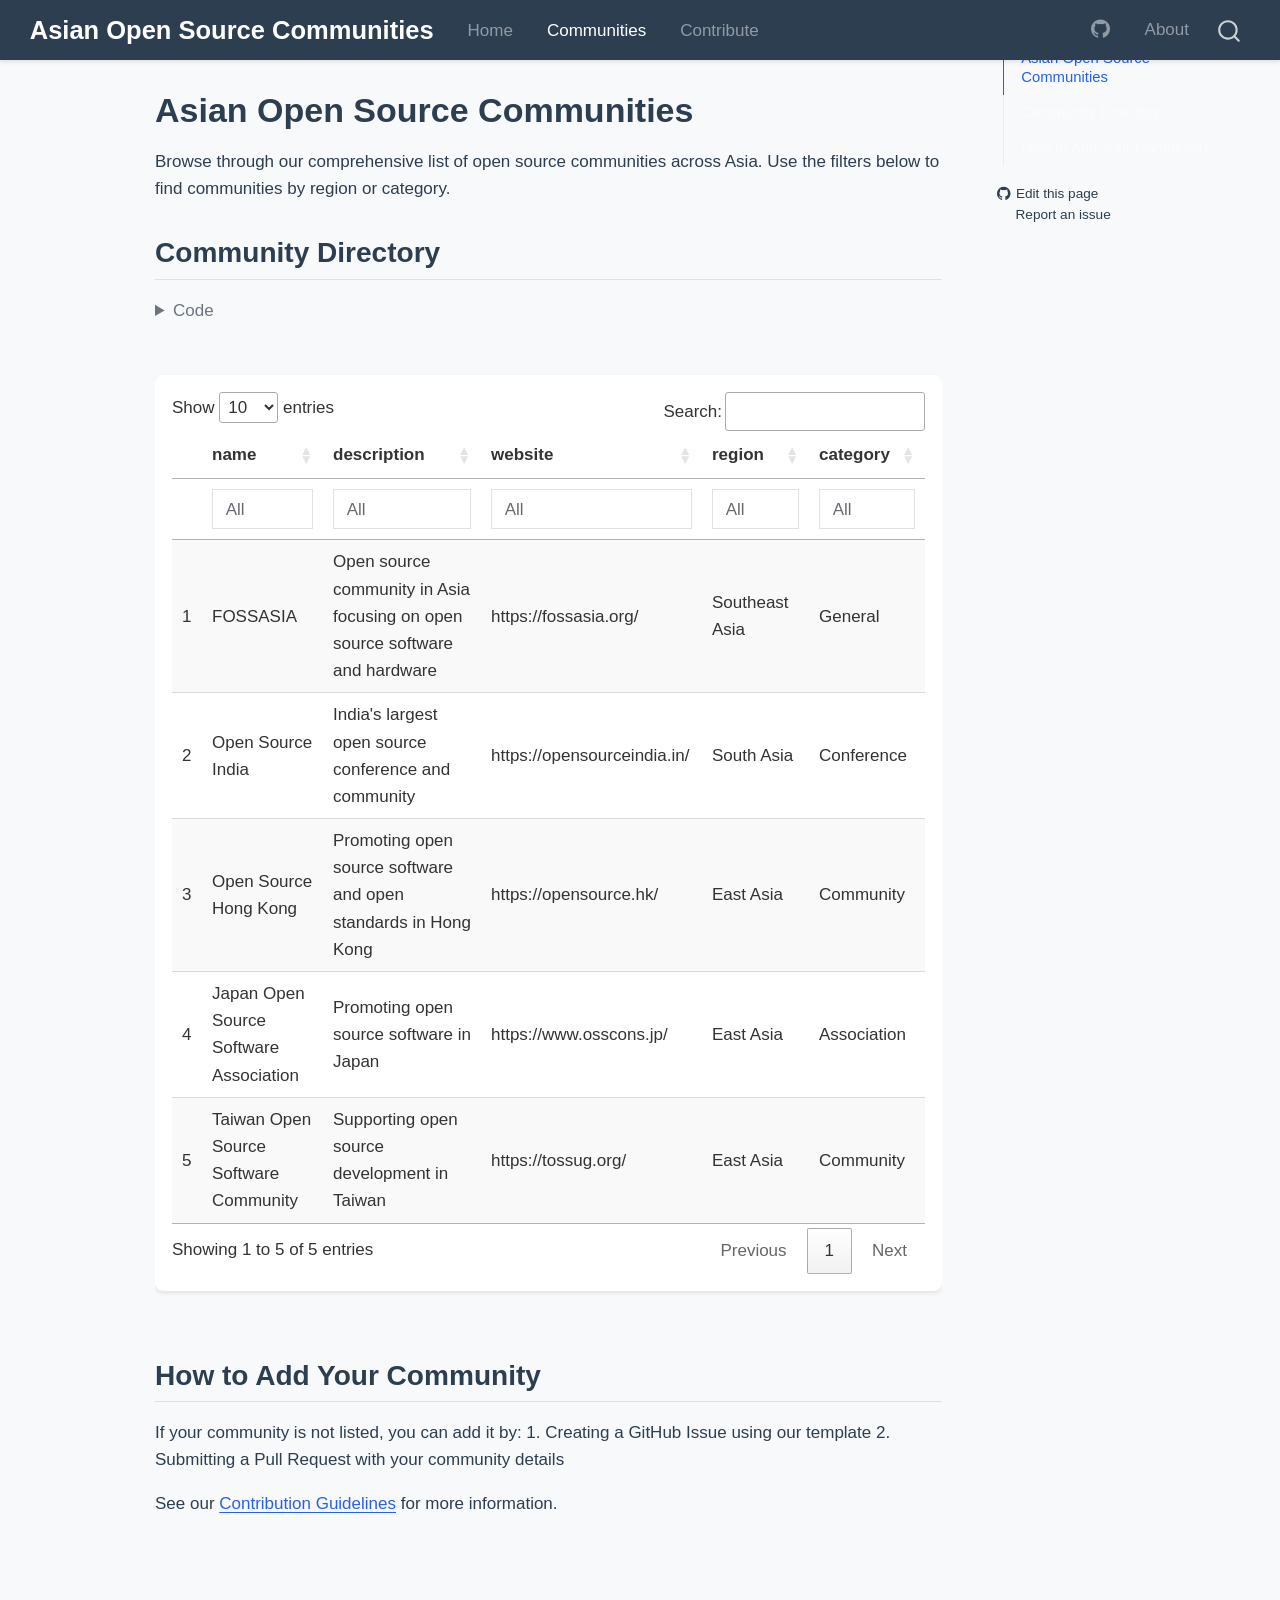
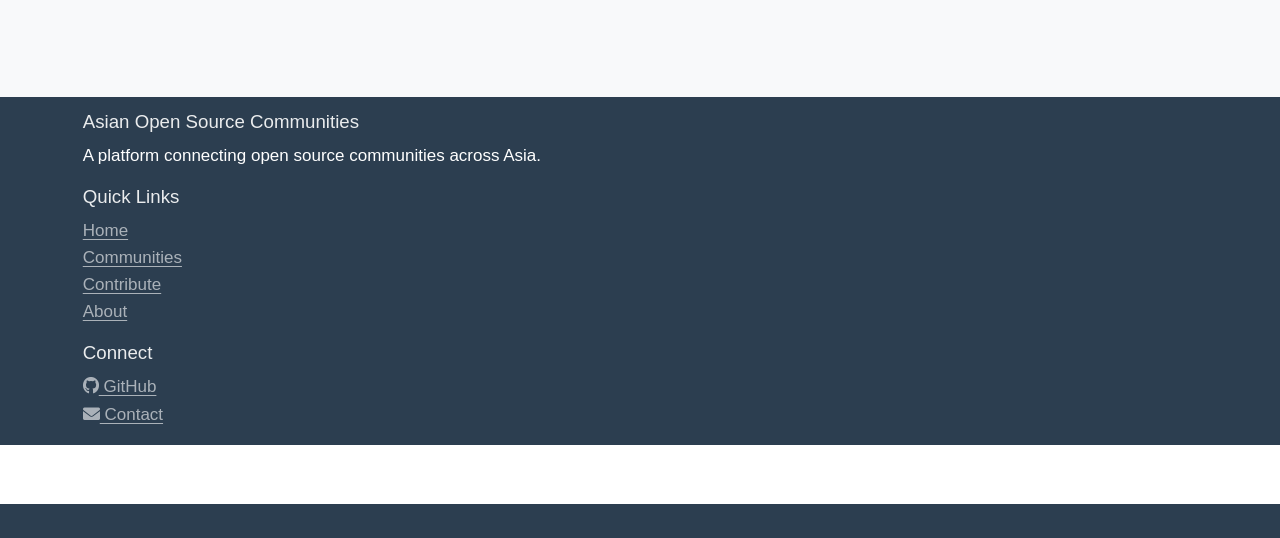
==== docs/communities/index.html @ 6ce48b15 "fix ui" ====
<!DOCTYPE html>
<html xmlns="http://www.w3.org/1999/xhtml" lang="en" xml:lang="en"><head>

<meta charset="utf-8">
<meta name="generator" content="quarto-1.7.29">

<meta name="viewport" content="width=device-width, initial-scale=1.0, user-scalable=yes">


<title>Communities – Asian Open Source Communities</title>
<style>
code{white-space: pre-wrap;}
span.smallcaps{font-variant: small-caps;}
div.columns{display: flex; gap: min(4vw, 1.5em);}
div.column{flex: auto; overflow-x: auto;}
div.hanging-indent{margin-left: 1.5em; text-indent: -1.5em;}
ul.task-list{list-style: none;}
ul.task-list li input[type="checkbox"] {
  width: 0.8em;
  margin: 0 0.8em 0.2em -1em; /* quarto-specific, see https://github.com/quarto-dev/quarto-cli/issues/4556 */ 
  vertical-align: middle;
}
/* CSS for syntax highlighting */
html { -webkit-text-size-adjust: 100%; }
pre > code.sourceCode { white-space: pre; position: relative; }
pre > code.sourceCode > span { display: inline-block; line-height: 1.25; }
pre > code.sourceCode > span:empty { height: 1.2em; }
.sourceCode { overflow: visible; }
code.sourceCode > span { color: inherit; text-decoration: inherit; }
div.sourceCode { margin: 1em 0; }
pre.sourceCode { margin: 0; }
@media screen {
div.sourceCode { overflow: auto; }
}
@media print {
pre > code.sourceCode { white-space: pre-wrap; }
pre > code.sourceCode > span { text-indent: -5em; padding-left: 5em; }
}
pre.numberSource code
  { counter-reset: source-line 0; }
pre.numberSource code > span
  { position: relative; left: -4em; counter-increment: source-line; }
pre.numberSource code > span > a:first-child::before
  { content: counter(source-line);
    position: relative; left: -1em; text-align: right; vertical-align: baseline;
    border: none; display: inline-block;
    -webkit-touch-callout: none; -webkit-user-select: none;
    -khtml-user-select: none; -moz-user-select: none;
    -ms-user-select: none; user-select: none;
    padding: 0 4px; width: 4em;
  }
pre.numberSource { margin-left: 3em;  padding-left: 4px; }
div.sourceCode
  {   }
@media screen {
pre > code.sourceCode > span > a:first-child::before { text-decoration: underline; }
}
</style>


<script src="../site_libs/quarto-nav/quarto-nav.js"></script>
<script src="../site_libs/quarto-nav/headroom.min.js"></script>
<script src="../site_libs/clipboard/clipboard.min.js"></script>
<script src="../site_libs/quarto-search/autocomplete.umd.js"></script>
<script src="../site_libs/quarto-search/fuse.min.js"></script>
<script src="../site_libs/quarto-search/quarto-search.js"></script>
<meta name="quarto:offset" content="../">
<script src="../site_libs/quarto-html/quarto.js" type="module"></script>
<script src="../site_libs/quarto-html/tabsets/tabsets.js" type="module"></script>
<script src="../site_libs/quarto-html/popper.min.js"></script>
<script src="../site_libs/quarto-html/tippy.umd.min.js"></script>
<script src="../site_libs/quarto-html/anchor.min.js"></script>
<link href="../site_libs/quarto-html/tippy.css" rel="stylesheet">
<link href="../site_libs/quarto-html/quarto-syntax-highlighting-bcbce66894bfa8e7e94e40e0186b9bb8.css" rel="stylesheet" id="quarto-text-highlighting-styles">
<script src="../site_libs/bootstrap/bootstrap.min.js"></script>
<link href="../site_libs/bootstrap/bootstrap-icons.css" rel="stylesheet">
<link href="../site_libs/bootstrap/bootstrap-8807936e62b0df5116249c4096768296.min.css" rel="stylesheet" append-hash="true" id="quarto-bootstrap" data-mode="light">
<script id="quarto-search-options" type="application/json">{
  "location": "navbar",
  "copy-button": false,
  "collapse-after": 3,
  "panel-placement": "end",
  "type": "overlay",
  "limit": 50,
  "keyboard-shortcut": [
    "f",
    "/",
    "s"
  ],
  "show-item-context": false,
  "language": {
    "search-no-results-text": "No results",
    "search-matching-documents-text": "matching documents",
    "search-copy-link-title": "Copy link to search",
    "search-hide-matches-text": "Hide additional matches",
    "search-more-match-text": "more match in this document",
    "search-more-matches-text": "more matches in this document",
    "search-clear-button-title": "Clear",
    "search-text-placeholder": "",
    "search-detached-cancel-button-title": "Cancel",
    "search-submit-button-title": "Submit",
    "search-label": "Search"
  }
}</script>
<style>html{ scroll-behavior: smooth; }</style>
<link href="../site_libs/htmltools-fill-0.5.8.1/fill.css" rel="stylesheet">

<script src="../site_libs/htmlwidgets-1.6.4/htmlwidgets.js"></script>

<link href="../site_libs/datatables-css-0.0.0/datatables-crosstalk.css" rel="stylesheet">

<script src="../site_libs/datatables-binding-0.33/datatables.js"></script>

<script src="../site_libs/jquery-3.6.0/jquery-3.6.0.min.js"></script>

<link href="../site_libs/dt-core-1.13.6/css/jquery.dataTables.min.css" rel="stylesheet">

<link href="../site_libs/dt-core-1.13.6/css/jquery.dataTables.extra.css" rel="stylesheet">

<script src="../site_libs/dt-core-1.13.6/js/jquery.dataTables.min.js"></script>

<link href="../site_libs/nouislider-7.0.10/jquery.nouislider.min.css" rel="stylesheet">

<script src="../site_libs/nouislider-7.0.10/jquery.nouislider.min.js"></script>

<link href="../site_libs/selectize-0.12.0/selectize.bootstrap3.css" rel="stylesheet">

<script src="../site_libs/selectize-0.12.0/selectize.min.js"></script>

<link href="../site_libs/crosstalk-1.2.1/css/crosstalk.min.css" rel="stylesheet">

<script src="../site_libs/crosstalk-1.2.1/js/crosstalk.min.js"></script>



<link rel="stylesheet" href="../styles/custom.css">
<link rel="stylesheet" href="https://cdnjs.cloudflare.com/ajax/libs/font-awesome/6.0.0/css/all.min.css">
</head>

<body class="nav-fixed quarto-light">

<div id="quarto-search-results"></div>
  <header id="quarto-header" class="headroom fixed-top">
    <nav class="navbar navbar-expand-lg " data-bs-theme="dark">
      <div class="navbar-container container-fluid">
      <div class="navbar-brand-container mx-auto">
    <a class="navbar-brand" href="../index.html">
    <span class="navbar-title">Asian Open Source Communities</span>
    </a>
  </div>
            <div id="quarto-search" class="" title="Search"></div>
          <button class="navbar-toggler" type="button" data-bs-toggle="collapse" data-bs-target="#navbarCollapse" aria-controls="navbarCollapse" role="menu" aria-expanded="false" aria-label="Toggle navigation" onclick="if (window.quartoToggleHeadroom) { window.quartoToggleHeadroom(); }">
  <span class="navbar-toggler-icon"></span>
</button>
          <div class="collapse navbar-collapse" id="navbarCollapse">
            <ul class="navbar-nav navbar-nav-scroll me-auto">
  <li class="nav-item">
    <a class="nav-link" href="../index.html"> 
<span class="menu-text">Home</span></a>
  </li>  
  <li class="nav-item">
    <a class="nav-link active" href="../communities/index.html" aria-current="page"> 
<span class="menu-text">Communities</span></a>
  </li>  
  <li class="nav-item">
    <a class="nav-link" href="../CONTRIBUTING.html"> 
<span class="menu-text">Contribute</span></a>
  </li>  
</ul>
            <ul class="navbar-nav navbar-nav-scroll ms-auto">
  <li class="nav-item compact">
    <a class="nav-link" href="https://github.com/SammanSarkar/open-source-in-asia"> <i class="bi bi-github" role="img">
</i> 
<span class="menu-text"></span></a>
  </li>  
  <li class="nav-item">
    <a class="nav-link" href="../about.html"> 
<span class="menu-text">About</span></a>
  </li>  
</ul>
          </div> <!-- /navcollapse -->
            <div class="quarto-navbar-tools">
</div>
      </div> <!-- /container-fluid -->
    </nav>
</header>
<!-- content -->
<div id="quarto-content" class="quarto-container page-columns page-rows-contents page-layout-article page-navbar">
<!-- sidebar -->
<!-- margin-sidebar -->
    <div id="quarto-margin-sidebar" class="sidebar margin-sidebar">
        <nav id="TOC" role="doc-toc" class="toc-active">
    <h2 id="toc-title">On this page</h2>
   
  <ul>
  <li><a href="#asian-open-source-communities" id="toc-asian-open-source-communities" class="nav-link active" data-scroll-target="#asian-open-source-communities">Asian Open Source Communities</a>
  <ul class="collapse">
  <li><a href="#community-directory" id="toc-community-directory" class="nav-link" data-scroll-target="#community-directory">Community Directory</a></li>
  <li><a href="#how-to-add-your-community" id="toc-how-to-add-your-community" class="nav-link" data-scroll-target="#how-to-add-your-community">How to Add Your Community</a></li>
  </ul></li>
  </ul>
<div class="toc-actions"><ul><li><a href="https://github.com/SammanSarkar/open-source-in-asia/edit/main/communities/index.qmd" class="toc-action"><i class="bi bi-github"></i>Edit this page</a></li><li><a href="https://github.com/SammanSarkar/open-source-in-asia/issues/new" class="toc-action"><i class="bi empty"></i>Report an issue</a></li></ul></div></nav>
    </div>
<!-- main -->
<main class="content" id="quarto-document-content">

<header id="title-block-header" class="quarto-title-block default">
<div class="quarto-title">
<div class="quarto-title-block"><div><h1 class="title">Communities</h1><button type="button" class="btn code-tools-button dropdown-toggle" id="quarto-code-tools-menu" data-bs-toggle="dropdown" aria-expanded="false"><i class="bi"></i> Code</button><ul class="dropdown-menu dropdown-menu-end" aria-labelelledby="quarto-code-tools-menu"><li><a id="quarto-show-all-code" class="dropdown-item" href="javascript:void(0)" role="button">Show All Code</a></li><li><a id="quarto-hide-all-code" class="dropdown-item" href="javascript:void(0)" role="button">Hide All Code</a></li><li><hr class="dropdown-divider"></li><li><a id="quarto-view-source" class="dropdown-item" href="javascript:void(0)" role="button">View Source</a></li></ul></div></div>
</div>



<div class="quarto-title-meta">

    
  
    
  </div>
  


</header>


<section id="asian-open-source-communities" class="level1">
<h1>Asian Open Source Communities</h1>
<p>Browse through our comprehensive list of open source communities across Asia. Use the filters below to find communities by region or category.</p>
<section id="community-directory" class="level2">
<h2 class="anchored" data-anchor-id="community-directory">Community Directory</h2>
<div class="cell">
<details class="code-fold">
<summary>Code</summary>
<div class="sourceCode cell-code" id="cb1"><pre class="sourceCode r code-with-copy"><code class="sourceCode r"><span id="cb1-1"><a href="#cb1-1" aria-hidden="true" tabindex="-1"></a><span class="fu">datatable</span>(</span>
<span id="cb1-2"><a href="#cb1-2" aria-hidden="true" tabindex="-1"></a>  communities,</span>
<span id="cb1-3"><a href="#cb1-3" aria-hidden="true" tabindex="-1"></a>  <span class="at">filter =</span> <span class="st">'top'</span>,</span>
<span id="cb1-4"><a href="#cb1-4" aria-hidden="true" tabindex="-1"></a>  <span class="at">options =</span> <span class="fu">list</span>(</span>
<span id="cb1-5"><a href="#cb1-5" aria-hidden="true" tabindex="-1"></a>    <span class="at">pageLength =</span> <span class="dv">10</span>,</span>
<span id="cb1-6"><a href="#cb1-6" aria-hidden="true" tabindex="-1"></a>    <span class="at">autoWidth =</span> <span class="cn">TRUE</span></span>
<span id="cb1-7"><a href="#cb1-7" aria-hidden="true" tabindex="-1"></a>  )</span>
<span id="cb1-8"><a href="#cb1-8" aria-hidden="true" tabindex="-1"></a>)</span></code><button title="Copy to Clipboard" class="code-copy-button"><i class="bi"></i></button></pre></div>
</details>
<div class="cell-output-display">
<div class="datatables html-widget html-fill-item" id="htmlwidget-aea8f443763ff46a34ca" style="width:100%;height:auto;"></div>
<script type="application/json" data-for="htmlwidget-aea8f443763ff46a34ca">{"x":{"filter":"top","vertical":false,"filterHTML":"<tr>\n  <td><\/td>\n  <td data-type=\"character\" style=\"vertical-align: top;\">\n    <div class=\"form-group has-feedback\" style=\"margin-bottom: auto;\">\n      <input type=\"search\" placeholder=\"All\" class=\"form-control\" style=\"width: 100%;\"/>\n      <span class=\"glyphicon glyphicon-remove-circle form-control-feedback\"><\/span>\n    <\/div>\n  <\/td>\n  <td data-type=\"character\" style=\"vertical-align: top;\">\n    <div class=\"form-group has-feedback\" style=\"margin-bottom: auto;\">\n      <input type=\"search\" placeholder=\"All\" class=\"form-control\" style=\"width: 100%;\"/>\n      <span class=\"glyphicon glyphicon-remove-circle form-control-feedback\"><\/span>\n    <\/div>\n  <\/td>\n  <td data-type=\"character\" style=\"vertical-align: top;\">\n    <div class=\"form-group has-feedback\" style=\"margin-bottom: auto;\">\n      <input type=\"search\" placeholder=\"All\" class=\"form-control\" style=\"width: 100%;\"/>\n      <span class=\"glyphicon glyphicon-remove-circle form-control-feedback\"><\/span>\n    <\/div>\n  <\/td>\n  <td data-type=\"character\" style=\"vertical-align: top;\">\n    <div class=\"form-group has-feedback\" style=\"margin-bottom: auto;\">\n      <input type=\"search\" placeholder=\"All\" class=\"form-control\" style=\"width: 100%;\"/>\n      <span class=\"glyphicon glyphicon-remove-circle form-control-feedback\"><\/span>\n    <\/div>\n  <\/td>\n  <td data-type=\"character\" style=\"vertical-align: top;\">\n    <div class=\"form-group has-feedback\" style=\"margin-bottom: auto;\">\n      <input type=\"search\" placeholder=\"All\" class=\"form-control\" style=\"width: 100%;\"/>\n      <span class=\"glyphicon glyphicon-remove-circle form-control-feedback\"><\/span>\n    <\/div>\n  <\/td>\n<\/tr>","data":[["1","2","3","4","5"],["FOSSASIA","Open Source India","Open Source Hong Kong","Japan Open Source Software Association","Taiwan Open Source Software Community"],["Open source community in Asia focusing on open source software and hardware","India's largest open source conference and community","Promoting open source software and open standards in Hong Kong","Promoting open source software in Japan","Supporting open source development in Taiwan"],["https://fossasia.org/","https://opensourceindia.in/","https://opensource.hk/","https://www.osscons.jp/","https://tossug.org/"],["Southeast Asia","South Asia","East Asia","East Asia","East Asia"],["General","Conference","Community","Association","Community"]],"container":"<table class=\"display\">\n  <thead>\n    <tr>\n      <th> <\/th>\n      <th>name<\/th>\n      <th>description<\/th>\n      <th>website<\/th>\n      <th>region<\/th>\n      <th>category<\/th>\n    <\/tr>\n  <\/thead>\n<\/table>","options":{"pageLength":10,"autoWidth":true,"columnDefs":[{"orderable":false,"targets":0},{"name":" ","targets":0},{"name":"name","targets":1},{"name":"description","targets":2},{"name":"website","targets":3},{"name":"region","targets":4},{"name":"category","targets":5}],"order":[],"orderClasses":false,"orderCellsTop":true}},"evals":[],"jsHooks":[]}</script>
</div>
</div>
</section>
<section id="how-to-add-your-community" class="level2">
<h2 class="anchored" data-anchor-id="how-to-add-your-community">How to Add Your Community</h2>
<p>If your community is not listed, you can add it by: 1. Creating a GitHub Issue using our template 2. Submitting a Pull Request with your community details</p>
<p>See our <a href="../CONTRIBUTING.html">Contribution Guidelines</a> for more information.</p>


<!-- -->

</section>
</section>

</main> <!-- /main -->
<footer class="footer">

  <div class="container">

    <div class="row">

      <div class="col-md-4">

        <h5>Asian Open Source Communities</h5>

        <p>A platform connecting open source communities across Asia.</p>

      </div>

      <div class="col-md-4">

        <h5>Quick Links</h5>

        <ul class="list-unstyled">

          <li><a href="./">Home</a></li>

          <li><a href="./communities/">Communities</a></li>

          <li><a href="./CONTRIBUTING.html">Contribute</a></li>

          <li><a href="./about.html">About</a></li>

        </ul>

      </div>

      <div class="col-md-4">

        <h5>Connect</h5>

        <ul class="list-unstyled">

          <li><a href="https://github.com/SammanSarkar/open-source-in-asia" target="_blank"><i class="fab fa-github"></i> GitHub</a></li>

          <li><a href="mailto:contact@chaoss.asia"><i class="fas fa-envelope"></i> Contact</a></li>

        </ul>

      </div>

    </div>

  </div>

<div class="nav-footer"><div class="nav-footer-center"><div class="toc-actions d-sm-block d-md-none"><ul><li><a href="https://github.com/SammanSarkar/open-source-in-asia/edit/main/communities/index.qmd" class="toc-action"><i class="bi bi-github"></i>Edit this page</a></li><li><a href="https://github.com/SammanSarkar/open-source-in-asia/issues/new" class="toc-action"><i class="bi empty"></i>Report an issue</a></li></ul></div></div></div></footer> 
<script id="quarto-html-after-body" type="application/javascript">
  window.document.addEventListener("DOMContentLoaded", function (event) {
    const icon = "";
    const anchorJS = new window.AnchorJS();
    anchorJS.options = {
      placement: 'right',
      icon: icon
    };
    anchorJS.add('.anchored');
    const isCodeAnnotation = (el) => {
      for (const clz of el.classList) {
        if (clz.startsWith('code-annotation-')) {                     
          return true;
        }
      }
      return false;
    }
    const onCopySuccess = function(e) {
      // button target
      const button = e.trigger;
      // don't keep focus
      button.blur();
      // flash "checked"
      button.classList.add('code-copy-button-checked');
      var currentTitle = button.getAttribute("title");
      button.setAttribute("title", "Copied!");
      let tooltip;
      if (window.bootstrap) {
        button.setAttribute("data-bs-toggle", "tooltip");
        button.setAttribute("data-bs-placement", "left");
        button.setAttribute("data-bs-title", "Copied!");
        tooltip = new bootstrap.Tooltip(button, 
          { trigger: "manual", 
            customClass: "code-copy-button-tooltip",
            offset: [0, -8]});
        tooltip.show();    
      }
      setTimeout(function() {
        if (tooltip) {
          tooltip.hide();
          button.removeAttribute("data-bs-title");
          button.removeAttribute("data-bs-toggle");
          button.removeAttribute("data-bs-placement");
        }
        button.setAttribute("title", currentTitle);
        button.classList.remove('code-copy-button-checked');
      }, 1000);
      // clear code selection
      e.clearSelection();
    }
    const getTextToCopy = function(trigger) {
        const codeEl = trigger.previousElementSibling.cloneNode(true);
        for (const childEl of codeEl.children) {
          if (isCodeAnnotation(childEl)) {
            childEl.remove();
          }
        }
        return codeEl.innerText;
    }
    const clipboard = new window.ClipboardJS('.code-copy-button:not([data-in-quarto-modal])', {
      text: getTextToCopy
    });
    clipboard.on('success', onCopySuccess);
    if (window.document.getElementById('quarto-embedded-source-code-modal')) {
      const clipboardModal = new window.ClipboardJS('.code-copy-button[data-in-quarto-modal]', {
        text: getTextToCopy,
        container: window.document.getElementById('quarto-embedded-source-code-modal')
      });
      clipboardModal.on('success', onCopySuccess);
    }
    const viewSource = window.document.getElementById('quarto-view-source') ||
                       window.document.getElementById('quarto-code-tools-source');
    if (viewSource) {
      const sourceUrl = viewSource.getAttribute("data-quarto-source-url");
      viewSource.addEventListener("click", function(e) {
        if (sourceUrl) {
          // rstudio viewer pane
          if (/\bcapabilities=\b/.test(window.location)) {
            window.open(sourceUrl);
          } else {
            window.location.href = sourceUrl;
          }
        } else {
          const modal = new bootstrap.Modal(document.getElementById('quarto-embedded-source-code-modal'));
          modal.show();
        }
        return false;
      });
    }
    function toggleCodeHandler(show) {
      return function(e) {
        const detailsSrc = window.document.querySelectorAll(".cell > details > .sourceCode");
        for (let i=0; i<detailsSrc.length; i++) {
          const details = detailsSrc[i].parentElement;
          if (show) {
            details.open = true;
          } else {
            details.removeAttribute("open");
          }
        }
        const cellCodeDivs = window.document.querySelectorAll(".cell > .sourceCode");
        const fromCls = show ? "hidden" : "unhidden";
        const toCls = show ? "unhidden" : "hidden";
        for (let i=0; i<cellCodeDivs.length; i++) {
          const codeDiv = cellCodeDivs[i];
          if (codeDiv.classList.contains(fromCls)) {
            codeDiv.classList.remove(fromCls);
            codeDiv.classList.add(toCls);
          } 
        }
        return false;
      }
    }
    const hideAllCode = window.document.getElementById("quarto-hide-all-code");
    if (hideAllCode) {
      hideAllCode.addEventListener("click", toggleCodeHandler(false));
    }
    const showAllCode = window.document.getElementById("quarto-show-all-code");
    if (showAllCode) {
      showAllCode.addEventListener("click", toggleCodeHandler(true));
    }
      var localhostRegex = new RegExp(/^(?:http|https):\/\/localhost\:?[0-9]*\//);
      var mailtoRegex = new RegExp(/^mailto:/);
        var filterRegex = new RegExp("https:\/\/sammansarkar\.github\.io\/open-source-in-asia");
      var isInternal = (href) => {
          return filterRegex.test(href) || localhostRegex.test(href) || mailtoRegex.test(href);
      }
      // Inspect non-navigation links and adorn them if external
     var links = window.document.querySelectorAll('a[href]:not(.nav-link):not(.navbar-brand):not(.toc-action):not(.sidebar-link):not(.sidebar-item-toggle):not(.pagination-link):not(.no-external):not([aria-hidden]):not(.dropdown-item):not(.quarto-navigation-tool):not(.about-link)');
      for (var i=0; i<links.length; i++) {
        const link = links[i];
        if (!isInternal(link.href)) {
          // undo the damage that might have been done by quarto-nav.js in the case of
          // links that we want to consider external
          if (link.dataset.originalHref !== undefined) {
            link.href = link.dataset.originalHref;
          }
        }
      }
    function tippyHover(el, contentFn, onTriggerFn, onUntriggerFn) {
      const config = {
        allowHTML: true,
        maxWidth: 500,
        delay: 100,
        arrow: false,
        appendTo: function(el) {
            return el.parentElement;
        },
        interactive: true,
        interactiveBorder: 10,
        theme: 'quarto',
        placement: 'bottom-start',
      };
      if (contentFn) {
        config.content = contentFn;
      }
      if (onTriggerFn) {
        config.onTrigger = onTriggerFn;
      }
      if (onUntriggerFn) {
        config.onUntrigger = onUntriggerFn;
      }
      window.tippy(el, config); 
    }
    const noterefs = window.document.querySelectorAll('a[role="doc-noteref"]');
    for (var i=0; i<noterefs.length; i++) {
      const ref = noterefs[i];
      tippyHover(ref, function() {
        // use id or data attribute instead here
        let href = ref.getAttribute('data-footnote-href') || ref.getAttribute('href');
        try { href = new URL(href).hash; } catch {}
        const id = href.replace(/^#\/?/, "");
        const note = window.document.getElementById(id);
        if (note) {
          return note.innerHTML;
        } else {
          return "";
        }
      });
    }
    const xrefs = window.document.querySelectorAll('a.quarto-xref');
    const processXRef = (id, note) => {
      // Strip column container classes
      const stripColumnClz = (el) => {
        el.classList.remove("page-full", "page-columns");
        if (el.children) {
          for (const child of el.children) {
            stripColumnClz(child);
          }
        }
      }
      stripColumnClz(note)
      if (id === null || id.startsWith('sec-')) {
        // Special case sections, only their first couple elements
        const container = document.createElement("div");
        if (note.children && note.children.length > 2) {
          container.appendChild(note.children[0].cloneNode(true));
          for (let i = 1; i < note.children.length; i++) {
            const child = note.children[i];
            if (child.tagName === "P" && child.innerText === "") {
              continue;
            } else {
              container.appendChild(child.cloneNode(true));
              break;
            }
          }
          if (window.Quarto?.typesetMath) {
            window.Quarto.typesetMath(container);
          }
          return container.innerHTML
        } else {
          if (window.Quarto?.typesetMath) {
            window.Quarto.typesetMath(note);
          }
          return note.innerHTML;
        }
      } else {
        // Remove any anchor links if they are present
        const anchorLink = note.querySelector('a.anchorjs-link');
        if (anchorLink) {
          anchorLink.remove();
        }
        if (window.Quarto?.typesetMath) {
          window.Quarto.typesetMath(note);
        }
        if (note.classList.contains("callout")) {
          return note.outerHTML;
        } else {
          return note.innerHTML;
        }
      }
    }
    for (var i=0; i<xrefs.length; i++) {
      const xref = xrefs[i];
      tippyHover(xref, undefined, function(instance) {
        instance.disable();
        let url = xref.getAttribute('href');
        let hash = undefined; 
        if (url.startsWith('#')) {
          hash = url;
        } else {
          try { hash = new URL(url).hash; } catch {}
        }
        if (hash) {
          const id = hash.replace(/^#\/?/, "");
          const note = window.document.getElementById(id);
          if (note !== null) {
            try {
              const html = processXRef(id, note.cloneNode(true));
              instance.setContent(html);
            } finally {
              instance.enable();
              instance.show();
            }
          } else {
            // See if we can fetch this
            fetch(url.split('#')[0])
            .then(res => res.text())
            .then(html => {
              const parser = new DOMParser();
              const htmlDoc = parser.parseFromString(html, "text/html");
              const note = htmlDoc.getElementById(id);
              if (note !== null) {
                const html = processXRef(id, note);
                instance.setContent(html);
              } 
            }).finally(() => {
              instance.enable();
              instance.show();
            });
          }
        } else {
          // See if we can fetch a full url (with no hash to target)
          // This is a special case and we should probably do some content thinning / targeting
          fetch(url)
          .then(res => res.text())
          .then(html => {
            const parser = new DOMParser();
            const htmlDoc = parser.parseFromString(html, "text/html");
            const note = htmlDoc.querySelector('main.content');
            if (note !== null) {
              // This should only happen for chapter cross references
              // (since there is no id in the URL)
              // remove the first header
              if (note.children.length > 0 && note.children[0].tagName === "HEADER") {
                note.children[0].remove();
              }
              const html = processXRef(null, note);
              instance.setContent(html);
            } 
          }).finally(() => {
            instance.enable();
            instance.show();
          });
        }
      }, function(instance) {
      });
    }
        let selectedAnnoteEl;
        const selectorForAnnotation = ( cell, annotation) => {
          let cellAttr = 'data-code-cell="' + cell + '"';
          let lineAttr = 'data-code-annotation="' +  annotation + '"';
          const selector = 'span[' + cellAttr + '][' + lineAttr + ']';
          return selector;
        }
        const selectCodeLines = (annoteEl) => {
          const doc = window.document;
          const targetCell = annoteEl.getAttribute("data-target-cell");
          const targetAnnotation = annoteEl.getAttribute("data-target-annotation");
          const annoteSpan = window.document.querySelector(selectorForAnnotation(targetCell, targetAnnotation));
          const lines = annoteSpan.getAttribute("data-code-lines").split(",");
          const lineIds = lines.map((line) => {
            return targetCell + "-" + line;
          })
          let top = null;
          let height = null;
          let parent = null;
          if (lineIds.length > 0) {
              //compute the position of the single el (top and bottom and make a div)
              const el = window.document.getElementById(lineIds[0]);
              top = el.offsetTop;
              height = el.offsetHeight;
              parent = el.parentElement.parentElement;
            if (lineIds.length > 1) {
              const lastEl = window.document.getElementById(lineIds[lineIds.length - 1]);
              const bottom = lastEl.offsetTop + lastEl.offsetHeight;
              height = bottom - top;
            }
            if (top !== null && height !== null && parent !== null) {
              // cook up a div (if necessary) and position it 
              let div = window.document.getElementById("code-annotation-line-highlight");
              if (div === null) {
                div = window.document.createElement("div");
                div.setAttribute("id", "code-annotation-line-highlight");
                div.style.position = 'absolute';
                parent.appendChild(div);
              }
              div.style.top = top - 2 + "px";
              div.style.height = height + 4 + "px";
              div.style.left = 0;
              let gutterDiv = window.document.getElementById("code-annotation-line-highlight-gutter");
              if (gutterDiv === null) {
                gutterDiv = window.document.createElement("div");
                gutterDiv.setAttribute("id", "code-annotation-line-highlight-gutter");
                gutterDiv.style.position = 'absolute';
                const codeCell = window.document.getElementById(targetCell);
                const gutter = codeCell.querySelector('.code-annotation-gutter');
                gutter.appendChild(gutterDiv);
              }
              gutterDiv.style.top = top - 2 + "px";
              gutterDiv.style.height = height + 4 + "px";
            }
            selectedAnnoteEl = annoteEl;
          }
        };
        const unselectCodeLines = () => {
          const elementsIds = ["code-annotation-line-highlight", "code-annotation-line-highlight-gutter"];
          elementsIds.forEach((elId) => {
            const div = window.document.getElementById(elId);
            if (div) {
              div.remove();
            }
          });
          selectedAnnoteEl = undefined;
        };
          // Handle positioning of the toggle
      window.addEventListener(
        "resize",
        throttle(() => {
          elRect = undefined;
          if (selectedAnnoteEl) {
            selectCodeLines(selectedAnnoteEl);
          }
        }, 10)
      );
      function throttle(fn, ms) {
      let throttle = false;
      let timer;
        return (...args) => {
          if(!throttle) { // first call gets through
              fn.apply(this, args);
              throttle = true;
          } else { // all the others get throttled
              if(timer) clearTimeout(timer); // cancel #2
              timer = setTimeout(() => {
                fn.apply(this, args);
                timer = throttle = false;
              }, ms);
          }
        };
      }
        // Attach click handler to the DT
        const annoteDls = window.document.querySelectorAll('dt[data-target-cell]');
        for (const annoteDlNode of annoteDls) {
          annoteDlNode.addEventListener('click', (event) => {
            const clickedEl = event.target;
            if (clickedEl !== selectedAnnoteEl) {
              unselectCodeLines();
              const activeEl = window.document.querySelector('dt[data-target-cell].code-annotation-active');
              if (activeEl) {
                activeEl.classList.remove('code-annotation-active');
              }
              selectCodeLines(clickedEl);
              clickedEl.classList.add('code-annotation-active');
            } else {
              // Unselect the line
              unselectCodeLines();
              clickedEl.classList.remove('code-annotation-active');
            }
          });
        }
    const findCites = (el) => {
      const parentEl = el.parentElement;
      if (parentEl) {
        const cites = parentEl.dataset.cites;
        if (cites) {
          return {
            el,
            cites: cites.split(' ')
          };
        } else {
          return findCites(el.parentElement)
        }
      } else {
        return undefined;
      }
    };
    var bibliorefs = window.document.querySelectorAll('a[role="doc-biblioref"]');
    for (var i=0; i<bibliorefs.length; i++) {
      const ref = bibliorefs[i];
      const citeInfo = findCites(ref);
      if (citeInfo) {
        tippyHover(citeInfo.el, function() {
          var popup = window.document.createElement('div');
          citeInfo.cites.forEach(function(cite) {
            var citeDiv = window.document.createElement('div');
            citeDiv.classList.add('hanging-indent');
            citeDiv.classList.add('csl-entry');
            var biblioDiv = window.document.getElementById('ref-' + cite);
            if (biblioDiv) {
              citeDiv.innerHTML = biblioDiv.innerHTML;
            }
            popup.appendChild(citeDiv);
          });
          return popup.innerHTML;
        });
      }
    }
  });
  </script><div class="modal fade" id="quarto-embedded-source-code-modal" tabindex="-1" aria-labelledby="quarto-embedded-source-code-modal-label" aria-hidden="true"><div class="modal-dialog modal-dialog-scrollable"><div class="modal-content"><div class="modal-header"><h5 class="modal-title" id="quarto-embedded-source-code-modal-label">Source Code</h5><button class="btn-close" data-bs-dismiss="modal"></button></div><div class="modal-body"><div class="">
<div class="sourceCode" id="cb2" data-shortcodes="false"><pre class="sourceCode markdown code-with-copy"><code class="sourceCode markdown"><span id="cb2-1"><a href="#cb2-1" aria-hidden="true" tabindex="-1"></a><span class="co">---</span></span>
<span id="cb2-2"><a href="#cb2-2" aria-hidden="true" tabindex="-1"></a><span class="an">title:</span><span class="co"> "Communities"</span></span>
<span id="cb2-3"><a href="#cb2-3" aria-hidden="true" tabindex="-1"></a><span class="an">format:</span><span class="co"> html</span></span>
<span id="cb2-4"><a href="#cb2-4" aria-hidden="true" tabindex="-1"></a><span class="co">---</span></span>
<span id="cb2-5"><a href="#cb2-5" aria-hidden="true" tabindex="-1"></a></span>
<span id="cb2-6"><a href="#cb2-6" aria-hidden="true" tabindex="-1"></a><span class="fu"># Asian Open Source Communities</span></span>
<span id="cb2-7"><a href="#cb2-7" aria-hidden="true" tabindex="-1"></a></span>
<span id="cb2-8"><a href="#cb2-8" aria-hidden="true" tabindex="-1"></a>Browse through our comprehensive list of open source communities across Asia. Use the filters below to find communities by region or category.</span>
<span id="cb2-9"><a href="#cb2-9" aria-hidden="true" tabindex="-1"></a></span>
<span id="cb2-12"><a href="#cb2-12" aria-hidden="true" tabindex="-1"></a><span class="in">```{r}</span></span>
<span id="cb2-13"><a href="#cb2-13" aria-hidden="true" tabindex="-1"></a><span class="co">#| label: setup</span></span>
<span id="cb2-14"><a href="#cb2-14" aria-hidden="true" tabindex="-1"></a><span class="co">#| include: false</span></span>
<span id="cb2-15"><a href="#cb2-15" aria-hidden="true" tabindex="-1"></a><span class="fu">library</span>(tidyverse)</span>
<span id="cb2-16"><a href="#cb2-16" aria-hidden="true" tabindex="-1"></a><span class="fu">library</span>(DT)</span>
<span id="cb2-17"><a href="#cb2-17" aria-hidden="true" tabindex="-1"></a></span>
<span id="cb2-18"><a href="#cb2-18" aria-hidden="true" tabindex="-1"></a><span class="co"># Read communities data</span></span>
<span id="cb2-19"><a href="#cb2-19" aria-hidden="true" tabindex="-1"></a>communities <span class="ot">&lt;-</span> <span class="fu">read_csv</span>(<span class="st">"../data/communities.csv"</span>)</span>
<span id="cb2-20"><a href="#cb2-20" aria-hidden="true" tabindex="-1"></a><span class="in">```</span></span>
<span id="cb2-21"><a href="#cb2-21" aria-hidden="true" tabindex="-1"></a></span>
<span id="cb2-22"><a href="#cb2-22" aria-hidden="true" tabindex="-1"></a><span class="fu">## Community Directory</span></span>
<span id="cb2-23"><a href="#cb2-23" aria-hidden="true" tabindex="-1"></a></span>
<span id="cb2-26"><a href="#cb2-26" aria-hidden="true" tabindex="-1"></a><span class="in">```{r}</span></span>
<span id="cb2-27"><a href="#cb2-27" aria-hidden="true" tabindex="-1"></a><span class="co">#| label: datatable</span></span>
<span id="cb2-28"><a href="#cb2-28" aria-hidden="true" tabindex="-1"></a><span class="co">#| output: html</span></span>
<span id="cb2-29"><a href="#cb2-29" aria-hidden="true" tabindex="-1"></a><span class="fu">datatable</span>(</span>
<span id="cb2-30"><a href="#cb2-30" aria-hidden="true" tabindex="-1"></a>  communities,</span>
<span id="cb2-31"><a href="#cb2-31" aria-hidden="true" tabindex="-1"></a>  <span class="at">filter =</span> <span class="st">'top'</span>,</span>
<span id="cb2-32"><a href="#cb2-32" aria-hidden="true" tabindex="-1"></a>  <span class="at">options =</span> <span class="fu">list</span>(</span>
<span id="cb2-33"><a href="#cb2-33" aria-hidden="true" tabindex="-1"></a>    <span class="at">pageLength =</span> <span class="dv">10</span>,</span>
<span id="cb2-34"><a href="#cb2-34" aria-hidden="true" tabindex="-1"></a>    <span class="at">autoWidth =</span> <span class="cn">TRUE</span></span>
<span id="cb2-35"><a href="#cb2-35" aria-hidden="true" tabindex="-1"></a>  )</span>
<span id="cb2-36"><a href="#cb2-36" aria-hidden="true" tabindex="-1"></a>)</span>
<span id="cb2-37"><a href="#cb2-37" aria-hidden="true" tabindex="-1"></a><span class="in">```</span></span>
<span id="cb2-38"><a href="#cb2-38" aria-hidden="true" tabindex="-1"></a></span>
<span id="cb2-39"><a href="#cb2-39" aria-hidden="true" tabindex="-1"></a><span class="fu">## How to Add Your Community</span></span>
<span id="cb2-40"><a href="#cb2-40" aria-hidden="true" tabindex="-1"></a></span>
<span id="cb2-41"><a href="#cb2-41" aria-hidden="true" tabindex="-1"></a>If your community is not listed, you can add it by:</span>
<span id="cb2-42"><a href="#cb2-42" aria-hidden="true" tabindex="-1"></a><span class="ss">1. </span>Creating a GitHub Issue using our template</span>
<span id="cb2-43"><a href="#cb2-43" aria-hidden="true" tabindex="-1"></a><span class="ss">2. </span>Submitting a Pull Request with your community details</span>
<span id="cb2-44"><a href="#cb2-44" aria-hidden="true" tabindex="-1"></a></span>
<span id="cb2-45"><a href="#cb2-45" aria-hidden="true" tabindex="-1"></a>See our <span class="co">[</span><span class="ot">Contribution Guidelines</span><span class="co">](../CONTRIBUTING.md)</span> for more information. </span>
</code><button title="Copy to Clipboard" class="code-copy-button" data-in-quarto-modal=""><i class="bi"></i></button></pre></div>
</div></div></div></div></div>
</div> <!-- /content -->




<script src="../site_libs/quarto-html/zenscroll-min.js"></script>
</body></html>
---- docs/site_libs/quarto-html/tippy.css ----
.tippy-box[data-animation=fade][data-state=hidden]{opacity:0}[data-tippy-root]{max-width:calc(100vw - 10px)}.tippy-box{position:relative;background-color:#333;color:#fff;border-radius:4px;font-size:14px;line-height:1.4;white-space:normal;outline:0;transition-property:transform,visibility,opacity}.tippy-box[data-placement^=top]>.tippy-arrow{bottom:0}.tippy-box[data-placement^=top]>.tippy-arrow:before{bottom:-7px;left:0;border-width:8px 8px 0;border-top-color:initial;transform-origin:center top}.tippy-box[data-placement^=bottom]>.tippy-arrow{top:0}.tippy-box[data-placement^=bottom]>.tippy-arrow:before{top:-7px;left:0;border-width:0 8px 8px;border-bottom-color:initial;transform-origin:center bottom}.tippy-box[data-placement^=left]>.tippy-arrow{right:0}.tippy-box[data-placement^=left]>.tippy-arrow:before{border-width:8px 0 8px 8px;border-left-color:initial;right:-7px;transform-origin:center left}.tippy-box[data-placement^=right]>.tippy-arrow{left:0}.tippy-box[data-placement^=right]>.tippy-arrow:before{left:-7px;border-width:8px 8px 8px 0;border-right-color:initial;transform-origin:center right}.tippy-box[data-inertia][data-state=visible]{transition-timing-function:cubic-bezier(.54,1.5,.38,1.11)}.tippy-arrow{width:16px;height:16px;color:#333}.tippy-arrow:before{content:"";position:absolute;border-color:transparent;border-style:solid}.tippy-content{position:relative;padding:5px 9px;z-index:1}
---- docs/site_libs/quarto-html/quarto-syntax-highlighting-bcbce66894bfa8e7e94e40e0186b9bb8.css ----
/* quarto syntax highlight colors */
:root {
  --quarto-hl-al-color: #ff5555;
  --quarto-hl-an-color: #6a737d;
  --quarto-hl-at-color: #d73a49;
  --quarto-hl-bn-color: #005cc5;
  --quarto-hl-bu-color: #d73a49;
  --quarto-hl-ch-color: #032f62;
  --quarto-hl-co-color: #6a737d;
  --quarto-hl-cv-color: #6a737d;
  --quarto-hl-cn-color: #005cc5;
  --quarto-hl-cf-color: #d73a49;
  --quarto-hl-dt-color: #d73a49;
  --quarto-hl-dv-color: #005cc5;
  --quarto-hl-do-color: #6a737d;
  --quarto-hl-er-color: #ff5555;
  --quarto-hl-ex-color: #d73a49;
  --quarto-hl-fl-color: #005cc5;
  --quarto-hl-fu-color: #6f42c1;
  --quarto-hl-im-color: #032f62;
  --quarto-hl-in-color: #6a737d;
  --quarto-hl-kw-color: #d73a49;
  --quarto-hl-op-color: #24292e;
  --quarto-hl-pp-color: #d73a49;
  --quarto-hl-re-color: #6a737d;
  --quarto-hl-sc-color: #005cc5;
  --quarto-hl-ss-color: #032f62;
  --quarto-hl-st-color: #032f62;
  --quarto-hl-va-color: #e36209;
  --quarto-hl-vs-color: #032f62;
  --quarto-hl-wa-color: #ff5555;
}

/* other quarto variables */
:root {
  --quarto-font-monospace: SFMono-Regular, Menlo, Monaco, Consolas, "Liberation Mono", "Courier New", monospace;
}

/* syntax highlight based on Pandoc's rules */
pre > code.sourceCode > span {
  color: #24292e;
}

code.sourceCode > span {
  color: #24292e;
}

div.sourceCode,
div.sourceCode pre.sourceCode {
  color: #24292e;
}

/* Normal */
code span {
  color: #24292e;
}

/* Alert */
code span.al {
  font-weight: bold;
  color: #ff5555;
}

/* Annotation */
code span.an {
  color: #6a737d;
}

/* Attribute */
code span.at {
  color: #d73a49;
}

/* BaseN */
code span.bn {
  color: #005cc5;
}

/* BuiltIn */
code span.bu {
  color: #d73a49;
}

/* ControlFlow */
code span.cf {
  color: #d73a49;
}

/* Char */
code span.ch {
  color: #032f62;
}

/* Constant */
code span.cn {
  color: #005cc5;
}

/* Comment */
code span.co {
  color: #6a737d;
}

/* CommentVar */
code span.cv {
  color: #6a737d;
}

/* Documentation */
code span.do {
  color: #6a737d;
}

/* DataType */
code span.dt {
  color: #d73a49;
}

/* DecVal */
code span.dv {
  color: #005cc5;
}

/* Error */
code span.er {
  color: #ff5555;
  text-decoration: underline;
}

/* Extension */
code span.ex {
  font-weight: bold;
  color: #d73a49;
}

/* Float */
code span.fl {
  color: #005cc5;
}

/* Function */
code span.fu {
  color: #6f42c1;
}

/* Import */
code span.im {
  color: #032f62;
}

/* Information */
code span.in {
  color: #6a737d;
}

/* Keyword */
code span.kw {
  color: #d73a49;
}

/* Operator */
code span.op {
  color: #24292e;
}

/* Preprocessor */
code span.pp {
  color: #d73a49;
}

/* RegionMarker */
code span.re {
  color: #6a737d;
}

/* SpecialChar */
code span.sc {
  color: #005cc5;
}

/* SpecialString */
code span.ss {
  color: #032f62;
}

/* String */
code span.st {
  color: #032f62;
}

/* Variable */
code span.va {
  color: #e36209;
}

/* VerbatimString */
code span.vs {
  color: #032f62;
}

/* Warning */
code span.wa {
  color: #ff5555;
}

.prevent-inlining {
  content: "</";
}

/*# sourceMappingURL=902f8a4d289054a0af34074a3fdf3bdc.css.map */
---- docs/site_libs/htmltools-fill-0.5.8.1/fill.css ----
@layer htmltools {
  .html-fill-container {
    display: flex;
    flex-direction: column;
    /* Prevent the container from expanding vertically or horizontally beyond its
    parent's constraints. */
    min-height: 0;
    min-width: 0;
  }
  .html-fill-container > .html-fill-item {
    /* Fill items can grow and shrink freely within
    available vertical space in fillable container */
    flex: 1 1 auto;
    min-height: 0;
    min-width: 0;
  }
  .html-fill-container > :not(.html-fill-item) {
    /* Prevent shrinking or growing of non-fill items */
    flex: 0 0 auto;
  }
}
---- docs/site_libs/selectize-0.12.0/selectize.bootstrap3.css ----
/**
 * selectize.bootstrap3.css (v0.12.0) - Bootstrap 3 Theme
 * Copyright (c) 2013–2015 Brian Reavis & contributors
 *
 * Licensed under the Apache License, Version 2.0 (the "License"); you may not use this
 * file except in compliance with the License. You may obtain a copy of the License at:
 * http://www.apache.org/licenses/LICENSE-2.0
 *
 * Unless required by applicable law or agreed to in writing, software distributed under
 * the License is distributed on an "AS IS" BASIS, WITHOUT WARRANTIES OR CONDITIONS OF
 * ANY KIND, either express or implied. See the License for the specific language
 * governing permissions and limitations under the License.
 *
 * @author Brian Reavis <brian@thirdroute.com>
 */
.selectize-control.plugin-drag_drop.multi > .selectize-input > div.ui-sortable-placeholder {
  visibility: visible !important;
  background: #f2f2f2 !important;
  background: rgba(0, 0, 0, 0.06) !important;
  border: 0 none !important;
  -webkit-box-shadow: inset 0 0 12px 4px #ffffff;
  box-shadow: inset 0 0 12px 4px #ffffff;
}
.selectize-control.plugin-drag_drop .ui-sortable-placeholder::after {
  content: '!';
  visibility: hidden;
}
.selectize-control.plugin-drag_drop .ui-sortable-helper {
  -webkit-box-shadow: 0 2px 5px rgba(0, 0, 0, 0.2);
  box-shadow: 0 2px 5px rgba(0, 0, 0, 0.2);
}
.selectize-dropdown-header {
  position: relative;
  padding: 3px 12px;
  border-bottom: 1px solid #d0d0d0;
  background: #f8f8f8;
  -webkit-border-radius: 4px 4px 0 0;
  -moz-border-radius: 4px 4px 0 0;
  border-radius: 4px 4px 0 0;
}
.selectize-dropdown-header-close {
  position: absolute;
  right: 12px;
  top: 50%;
  color: #333333;
  opacity: 0.4;
  margin-top: -12px;
  line-height: 20px;
  font-size: 20px !important;
}
.selectize-dropdown-header-close:hover {
  color: #000000;
}
.selectize-dropdown.plugin-optgroup_columns .optgroup {
  border-right: 1px solid #f2f2f2;
  border-top: 0 none;
  float: left;
  -webkit-box-sizing: border-box;
  -moz-box-sizing: border-box;
  box-sizing: border-box;
}
.selectize-dropdown.plugin-optgroup_columns .optgroup:last-child {
  border-right: 0 none;
}
.selectize-dropdown.plugin-optgroup_columns .optgroup:before {
  display: none;
}
.selectize-dropdown.plugin-optgroup_columns .optgroup-header {
  border-top: 0 none;
}
.selectize-control.plugin-remove_button [data-value] {
  position: relative;
  padding-right: 24px !important;
}
.selectize-control.plugin-remove_button [data-value] .remove {
  z-index: 1;
  /* fixes ie bug (see #392) */
  position: absolute;
  top: 0;
  right: 0;
  bottom: 0;
  width: 17px;
  text-align: center;
  font-weight: bold;
  font-size: 12px;
  color: inherit;
  text-decoration: none;
  vertical-align: middle;
  display: inline-block;
  padding: 1px 0 0 0;
  border-left: 1px solid rgba(0, 0, 0, 0);
  -webkit-border-radius: 0 2px 2px 0;
  -moz-border-radius: 0 2px 2px 0;
  border-radius: 0 2px 2px 0;
  -webkit-box-sizing: border-box;
  -moz-box-sizing: border-box;
  box-sizing: border-box;
}
.selectize-control.plugin-remove_button [data-value] .remove:hover {
  background: rgba(0, 0, 0, 0.05);
}
.selectize-control.plugin-remove_button [data-value].active .remove {
  border-left-color: rgba(0, 0, 0, 0);
}
.selectize-control.plugin-remove_button .disabled [data-value] .remove:hover {
  background: none;
}
.selectize-control.plugin-remove_button .disabled [data-value] .remove {
  border-left-color: rgba(77, 77, 77, 0);
}
.selectize-control {
  position: relative;
}
.selectize-dropdown,
.selectize-input,
.selectize-input input {
  color: #333333;
  font-family: inherit;
  font-size: inherit;
  line-height: 20px;
  -webkit-font-smoothing: inherit;
}
.selectize-input,
.selectize-control.single .selectize-input.input-active {
  background: #ffffff;
  cursor: text;
  display: inline-block;
}
.selectize-input {
  border: 1px solid #cccccc;
  padding: 6px 12px;
  display: inline-block;
  width: 100%;
  overflow: hidden;
  position: relative;
  z-index: 1;
  -webkit-box-sizing: border-box;
  -moz-box-sizing: border-box;
  box-sizing: border-box;
  -webkit-box-shadow: none;
  box-shadow: none;
  -webkit-border-radius: 4px;
  -moz-border-radius: 4px;
  border-radius: 4px;
}
.selectize-control.multi .selectize-input.has-items {
  padding: 5px 12px 2px;
}
.selectize-input.full {
  background-color: #ffffff;
}
.selectize-input.disabled,
.selectize-input.disabled * {
  cursor: default !important;
}
.selectize-input.focus {
  -webkit-box-shadow: inset 0 1px 2px rgba(0, 0, 0, 0.15);
  box-shadow: inset 0 1px 2px rgba(0, 0, 0, 0.15);
}
.selectize-input.dropdown-active {
  -webkit-border-radius: 4px 4px 0 0;
  -moz-border-radius: 4px 4px 0 0;
  border-radius: 4px 4px 0 0;
}
.selectize-input > * {
  vertical-align: baseline;
  display: -moz-inline-stack;
  display: inline-block;
  zoom: 1;
  *display: inline;
}
.selectize-control.multi .selectize-input > div {
  cursor: pointer;
  margin: 0 3px 3px 0;
  padding: 1px 3px;
  background: #efefef;
  color: #333333;
  border: 0 solid rgba(0, 0, 0, 0);
}
.selectize-control.multi .selectize-input > div.active {
  background: #428bca;
  color: #ffffff;
  border: 0 solid rgba(0, 0, 0, 0);
}
.selectize-control.multi .selectize-input.disabled > div,
.selectize-control.multi .selectize-input.disabled > div.active {
  color: #808080;
  background: #ffffff;
  border: 0 solid rgba(77, 77, 77, 0);
}
.selectize-input > input {
  display: inline-block !important;
  padding: 0 !important;
  min-height: 0 !important;
  max-height: none !important;
  max-width: 100% !important;
  margin: 0 !important;
  text-indent: 0 !important;
  border: 0 none !important;
  background: none !important;
  line-height: inherit !important;
  -webkit-user-select: auto !important;
  -webkit-box-shadow: none !important;
  box-shadow: none !important;
}
.selectize-input > input::-ms-clear {
  display: none;
}
.selectize-input > input:focus {
  outline: none !important;
}
.selectize-input::after {
  content: ' ';
  display: block;
  clear: left;
}
.selectize-input.dropdown-active::before {
  content: ' ';
  display: block;
  position: absolute;
  background: #ffffff;
  height: 1px;
  bottom: 0;
  left: 0;
  right: 0;
}
.selectize-dropdown {
  position: absolute;
  z-index: 10;
  border: 1px solid #d0d0d0;
  background: #ffffff;
  margin: -1px 0 0 0;
  border-top: 0 none;
  -webkit-box-sizing: border-box;
  -moz-box-sizing: border-box;
  box-sizing: border-box;
  -webkit-box-shadow: 0 1px 3px rgba(0, 0, 0, 0.1);
  box-shadow: 0 1px 3px rgba(0, 0, 0, 0.1);
  -webkit-border-radius: 0 0 4px 4px;
  -moz-border-radius: 0 0 4px 4px;
  border-radius: 0 0 4px 4px;
}
.selectize-dropdown [data-selectable] {
  cursor: pointer;
  overflow: hidden;
}
.selectize-dropdown [data-selectable] .highlight {
  background: rgba(255, 237, 40, 0.4);
  -webkit-border-radius: 1px;
  -moz-border-radius: 1px;
  border-radius: 1px;
}
.selectize-dropdown [data-selectable],
.selectize-dropdown .optgroup-header {
  padding: 3px 12px;
}
.selectize-dropdown .optgroup:first-child .optgroup-header {
  border-top: 0 none;
}
.selectize-dropdown .optgroup-header {
  color: #777777;
  background: #ffffff;
  cursor: default;
}
.selectize-dropdown .active {
  background-color: #f5f5f5;
  color: #262626;
}
.selectize-dropdown .active.create {
  color: #262626;
}
.selectize-dropdown .create {
  color: rgba(51, 51, 51, 0.5);
}
.selectize-dropdown-content {
  overflow-y: auto;
  overflow-x: hidden;
  max-height: 200px;
}
.selectize-control.single .selectize-input,
.selectize-control.single .selectize-input input {
  cursor: pointer;
}
.selectize-control.single .selectize-input.input-active,
.selectize-control.single .selectize-input.input-active input {
  cursor: text;
}
.selectize-control.single .selectize-input:after {
  content: ' ';
  display: block;
  position: absolute;
  top: 50%;
  right: 17px;
  margin-top: -3px;
  width: 0;
  height: 0;
  border-style: solid;
  border-width: 5px 5px 0 5px;
  border-color: #333333 transparent transparent transparent;
}
.selectize-control.single .selectize-input.dropdown-active:after {
  margin-top: -4px;
  border-width: 0 5px 5px 5px;
  border-color: transparent transparent #333333 transparent;
}
.selectize-control.rtl.single .selectize-input:after {
  left: 17px;
  right: auto;
}
.selectize-control.rtl .selectize-input > input {
  margin: 0 4px 0 -2px !important;
}
.selectize-control .selectize-input.disabled {
  opacity: 0.5;
  background-color: #ffffff;
}
.selectize-dropdown,
.selectize-dropdown.form-control {
  height: auto;
  padding: 0;
  margin: 2px 0 0 0;
  z-index: 1000;
  background: #ffffff;
  border: 1px solid #cccccc;
  border: 1px solid rgba(0, 0, 0, 0.15);
  -webkit-border-radius: 4px;
  -moz-border-radius: 4px;
  border-radius: 4px;
  -webkit-box-shadow: 0 6px 12px rgba(0, 0, 0, 0.175);
  box-shadow: 0 6px 12px rgba(0, 0, 0, 0.175);
}
.selectize-dropdown .optgroup-header {
  font-size: 12px;
  line-height: 1.42857143;
}
.selectize-dropdown .optgroup:first-child:before {
  display: none;
}
.selectize-dropdown .optgroup:before {
  content: ' ';
  display: block;
  height: 1px;
  margin: 9px 0;
  overflow: hidden;
  background-color: #e5e5e5;
  margin-left: -12px;
  margin-right: -12px;
}
.selectize-dropdown-content {
  padding: 5px 0;
}
.selectize-dropdown-header {
  padding: 6px 12px;
}
.selectize-input {
  min-height: 34px;
}
.selectize-input.dropdown-active {
  -webkit-border-radius: 4px;
  -moz-border-radius: 4px;
  border-radius: 4px;
}
.selectize-input.dropdown-active::before {
  display: none;
}
.selectize-input.focus {
  border-color: #66afe9;
  outline: 0;
  -webkit-box-shadow: inset 0 1px 1px rgba(0,0,0,.075), 0 0 8px rgba(102, 175, 233, 0.6);
  box-shadow: inset 0 1px 1px rgba(0,0,0,.075), 0 0 8px rgba(102, 175, 233, 0.6);
}
.has-error .selectize-input {
  border-color: #a94442;
  -webkit-box-shadow: inset 0 1px 1px rgba(0, 0, 0, 0.075);
  box-shadow: inset 0 1px 1px rgba(0, 0, 0, 0.075);
}
.has-error .selectize-input:focus {
  border-color: #843534;
  -webkit-box-shadow: inset 0 1px 1px rgba(0, 0, 0, 0.075), 0 0 6px #ce8483;
  box-shadow: inset 0 1px 1px rgba(0, 0, 0, 0.075), 0 0 6px #ce8483;
}
.selectize-control.multi .selectize-input.has-items {
  padding-left: 9px;
  padding-right: 9px;
}
.selectize-control.multi .selectize-input > div {
  -webkit-border-radius: 3px;
  -moz-border-radius: 3px;
  border-radius: 3px;
}
.form-control.selectize-control {
  padding: 0;
  height: auto;
  border: none;
  background: none;
  -webkit-box-shadow: none;
  box-shadow: none;
  -webkit-border-radius: 0;
  -moz-border-radius: 0;
  border-radius: 0;
}
---- docs/site_libs/crosstalk-1.2.1/css/crosstalk.min.css ----
.container-fluid.crosstalk-bscols{margin-left:-30px;margin-right:-30px;white-space:normal}body>.container-fluid.crosstalk-bscols{margin-left:auto;margin-right:auto}.crosstalk-input-checkboxgroup .crosstalk-options-group .crosstalk-options-column{display:inline-block;padding-right:12px;vertical-align:top}@media only screen and (max-width: 480px){.crosstalk-input-checkboxgroup .crosstalk-options-group .crosstalk-options-column{display:block;padding-right:inherit}}.crosstalk-input{margin-bottom:15px}.crosstalk-input .control-label{margin-bottom:0;vertical-align:middle}.crosstalk-input input[type="checkbox"]{margin:4px 0 0;margin-top:1px;line-height:normal}.crosstalk-input .checkbox{position:relative;display:block;margin-top:10px;margin-bottom:10px}.crosstalk-input .checkbox>label{padding-left:20px;margin-bottom:0;font-weight:400;cursor:pointer}.crosstalk-input .checkbox input[type="checkbox"],.crosstalk-input .checkbox-inline input[type="checkbox"]{position:absolute;margin-top:2px;margin-left:-20px}.crosstalk-input .checkbox+.checkbox{margin-top:-5px}.crosstalk-input .checkbox-inline{position:relative;display:inline-block;padding-left:20px;margin-bottom:0;font-weight:400;vertical-align:middle;cursor:pointer}.crosstalk-input .checkbox-inline+.checkbox-inline{margin-top:0;margin-left:10px}
---- docs/styles/custom.css ----
/* Custom styles for Asian Open Source Communities */

:root {
  --primary-color: #2c3e50;
  --secondary-color: #3498db;
  --accent-color: #e74c3c;
  --background-color: #f8f9fa;
  --text-color: #2c3e50;
  --navbar-height: 60px;
  --nav-text-color: rgba(255, 255, 255, 0.6);
}

body {
  font-family: 'Segoe UI', Tahoma, Geneva, Verdana, sans-serif;
  color: var(--text-color);
  background-color: var(--background-color);
  line-height: 1.6;
  padding-top: var(--navbar-height);
  overflow-x: hidden;
}

main {
  padding: 2rem;
  max-width: 1200px;
  margin: 0 auto;
}

/* Enhanced Navbar Styling */
.navbar {
  background-color: var(--primary-color) !important;
  height: var(--navbar-height);
  box-shadow: 0 2px 4px rgba(0,0,0,0.1);
  width: 100%;
  position: fixed;
  top: 0;
  z-index: 1000;
}

.navbar-brand {
  color: white !important;
  font-weight: bold;
  font-size: 1.5rem;
  display: flex;
  align-items: center;
}

.navbar-brand img {
  height: 30px;
  margin-right: 10px;
}

/* Navigation Links */
.nav-link {
  color: var(--nav-text-color) !important;
  padding: 0.5rem 1rem !important;
  transition: all 0.3s ease;
  opacity: 0.8;
}

.nav-link:hover {
  color: white !important;
  background-color: rgba(255, 255, 255, 0.1);
  border-radius: 4px;
  opacity: 1;
}

/* Active Navigation Link */
.nav-link.active {
  color: white !important;
  opacity: 1;
}

.navbar-right {
  display: flex;
  align-items: center;
  gap: 1rem;
}

.github-link {
  color: var(--nav-text-color);
  font-size: 1.5rem;
  transition: transform 0.3s ease;
}

.github-link:hover {
  transform: scale(1.1);
  color: white;
}

/* Content Styling */
h1, h2, h3 {
  color: var(--primary-color);
  margin-top: 2rem;
}

.card {
  border: none;
  box-shadow: 0 2px 4px rgba(0,0,0,0.1);
  transition: transform 0.2s;
  border-radius: 8px;
  overflow: hidden;
}

.card:hover {
  transform: translateY(-5px);
}

.btn-primary {
  background-color: var(--secondary-color);
  border-color: var(--secondary-color);
  padding: 0.5rem 1.5rem;
  border-radius: 4px;
  transition: all 0.3s ease;
}

.btn-primary:hover {
  background-color: var(--primary-color);
  border-color: var(--primary-color);
  transform: translateY(-2px);
}

/* Table of Contents */
.toc {
  position: sticky;
  top: calc(var(--navbar-height) + 2rem);
  max-height: calc(100vh - var(--navbar-height) - 4rem);
  overflow-y: auto;
  padding: 1rem;
  background-color: transparent;
  border-left: 1px solid rgba(0,0,0,0.1);
}

.toc nav {
  background: transparent;
}

/* TOC Links */
.toc a {
  color: var(--text-color);
  opacity: 0.7;
  transition: all 0.3s ease;
}

.toc a:hover {
  color: var(--primary-color);
  opacity: 1;
  text-decoration: none;
}

/* DataTable customization */
.dataTables_wrapper {
  margin: 2rem 0;
  background: white;
  padding: 1rem;
  border-radius: 8px;
  box-shadow: 0 2px 4px rgba(0,0,0,0.1);
  width: 100%;
  overflow-x: auto;
}

.dataTables_filter input {
  border-radius: 4px;
  border: 1px solid #ddd;
  padding: 0.5rem;
  width: 200px;
}

/* Map container */
#map {
  height: 400px;
  margin: 2rem 0;
  border-radius: 8px;
  box-shadow: 0 2px 4px rgba(0,0,0,0.1);
}

/* Footer */
.footer {
  background-color: var(--primary-color);
  color: white;
  padding: 2rem 0;
  margin-top: 4rem;
  width: 100%;
}

.footer a {
  color: var(--nav-text-color);
  transition: color 0.3s ease;
}

.footer a:hover {
  color: white;
  text-decoration: none;
}

/* Responsive Design */
@media (max-width: 768px) {
  .navbar-brand {
    font-size: 1.2rem;
  }
  
  .nav-link {
    padding: 0.5rem !important;
  }
  
  .dataTables_filter input {
    width: 100%;
  }
  
  main {
    padding: 1rem;
  }
  
  .toc {
    position: static;
    max-height: none;
    border-left: none;
    border-bottom: 1px solid rgba(0,0,0,0.1);
    margin-bottom: 2rem;
  }
}
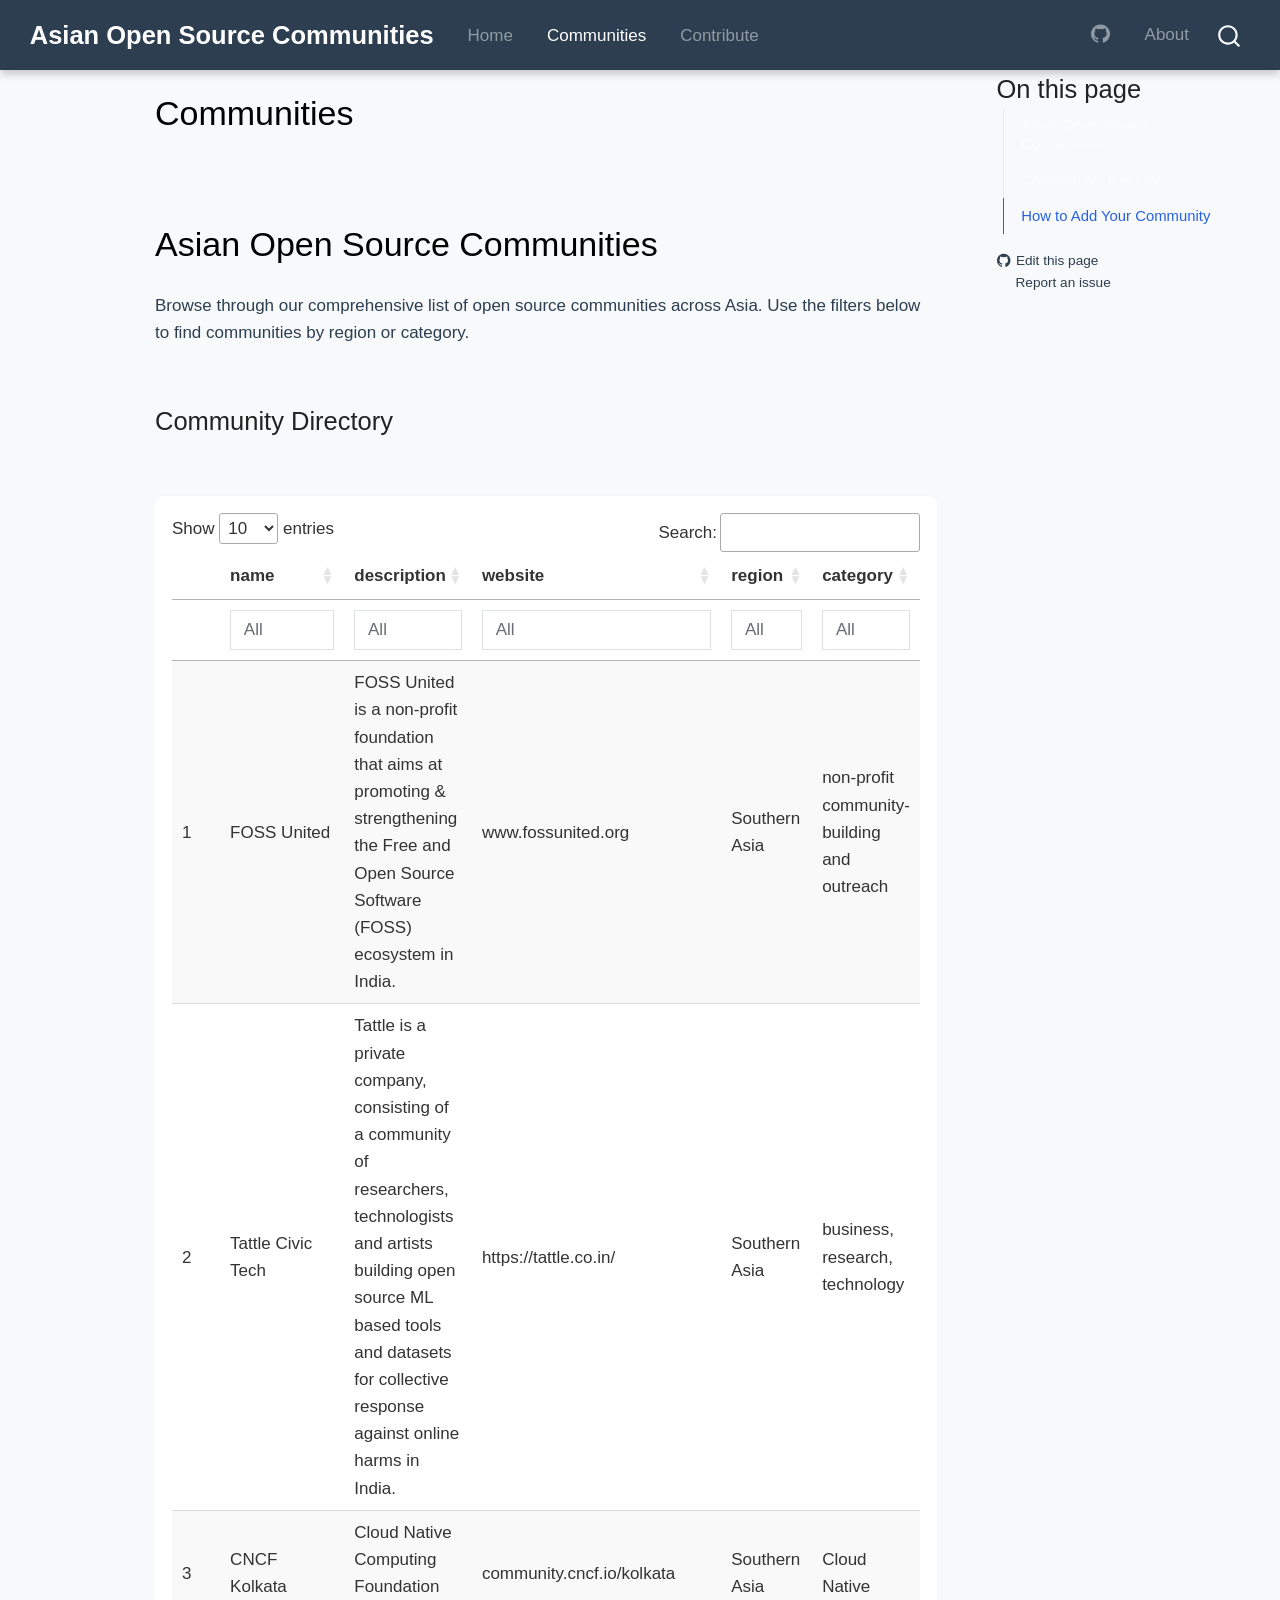
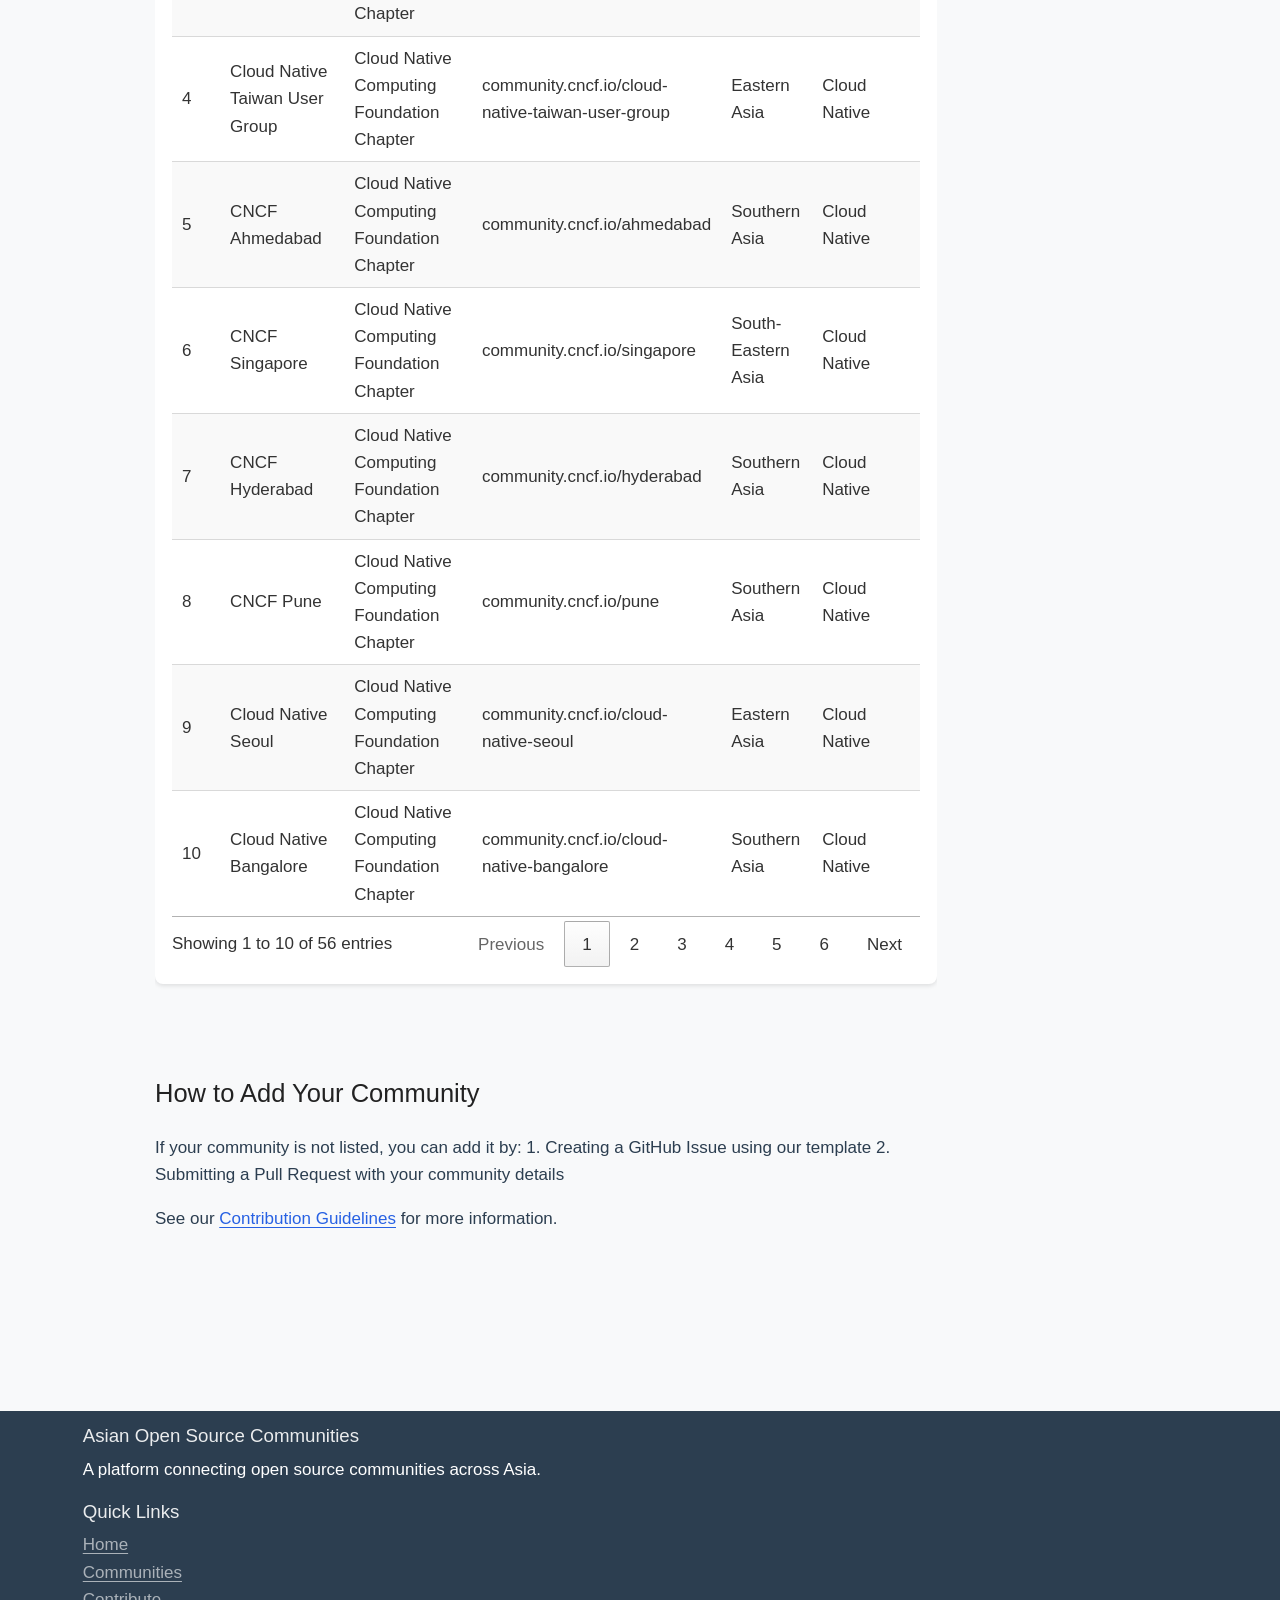
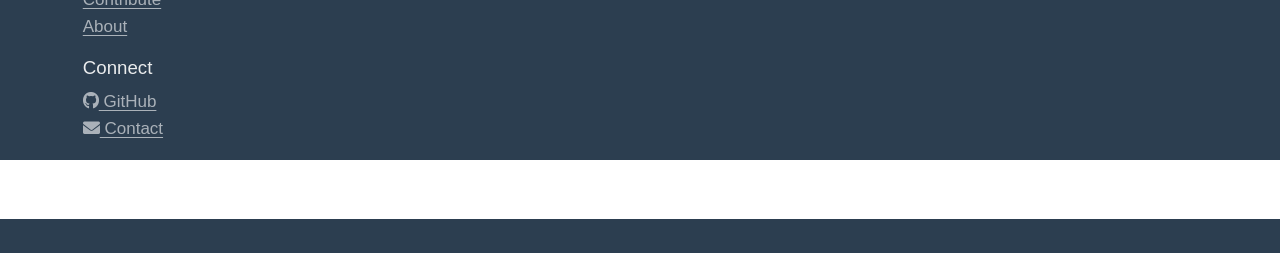
==== commit cd4e306d: "fixed ui issues" ====
--- a/docs/communities/index.html
+++ b/docs/communities/index.html
@@ -74,7 +74,7 @@
 <link href="../site_libs/quarto-html/quarto-syntax-highlighting-bcbce66894bfa8e7e94e40e0186b9bb8.css" rel="stylesheet" id="quarto-text-highlighting-styles">
 <script src="../site_libs/bootstrap/bootstrap.min.js"></script>
 <link href="../site_libs/bootstrap/bootstrap-icons.css" rel="stylesheet">
-<link href="../site_libs/bootstrap/bootstrap-8807936e62b0df5116249c4096768296.min.css" rel="stylesheet" append-hash="true" id="quarto-bootstrap" data-mode="light">
+<link href="../site_libs/bootstrap/bootstrap-f09d9e16f4c314c3ee0d84a079bee913.min.css" rel="stylesheet" append-hash="true" id="quarto-bootstrap" data-mode="light">
 <script id="quarto-search-options" type="application/json">{
   "location": "navbar",
   "copy-button": false,
@@ -163,13 +163,13 @@
 <span class="menu-text">Communities</span></a>
   </li>  
   <li class="nav-item">
-    <a class="nav-link" href="../CONTRIBUTING.html"> 
+    <a class="nav-link" href="../contributing.html"> 
 <span class="menu-text">Contribute</span></a>
   </li>  
 </ul>
             <ul class="navbar-nav navbar-nav-scroll ms-auto">
   <li class="nav-item compact">
-    <a class="nav-link" href="https://github.com/SammanSarkar/open-source-in-asia"> <i class="bi bi-github" role="img">
+    <a class="nav-link" href="https://github.com/SammanSarkar/open-source-in-asia"> <i class="bi bi-github" role="img" aria-label="GitHub">
 </i> 
 <span class="menu-text"></span></a>
   </li>  
@@ -206,7 +206,7 @@
 
 <header id="title-block-header" class="quarto-title-block default">
 <div class="quarto-title">
-<div class="quarto-title-block"><div><h1 class="title">Communities</h1><button type="button" class="btn code-tools-button dropdown-toggle" id="quarto-code-tools-menu" data-bs-toggle="dropdown" aria-expanded="false"><i class="bi"></i> Code</button><ul class="dropdown-menu dropdown-menu-end" aria-labelelledby="quarto-code-tools-menu"><li><a id="quarto-show-all-code" class="dropdown-item" href="javascript:void(0)" role="button">Show All Code</a></li><li><a id="quarto-hide-all-code" class="dropdown-item" href="javascript:void(0)" role="button">Hide All Code</a></li><li><hr class="dropdown-divider"></li><li><a id="quarto-view-source" class="dropdown-item" href="javascript:void(0)" role="button">View Source</a></li></ul></div></div>
+<div class="quarto-title-block"><div><h1 class="title">Communities</h1><button type="button" class="btn code-tools-button" id="quarto-code-tools-source"><i class="bi"></i> Code</button></div></div>
 </div>
 
 
@@ -229,27 +229,16 @@
 <section id="community-directory" class="level2">
 <h2 class="anchored" data-anchor-id="community-directory">Community Directory</h2>
 <div class="cell">
-<details class="code-fold">
-<summary>Code</summary>
-<div class="sourceCode cell-code" id="cb1"><pre class="sourceCode r code-with-copy"><code class="sourceCode r"><span id="cb1-1"><a href="#cb1-1" aria-hidden="true" tabindex="-1"></a><span class="fu">datatable</span>(</span>
-<span id="cb1-2"><a href="#cb1-2" aria-hidden="true" tabindex="-1"></a>  communities,</span>
-<span id="cb1-3"><a href="#cb1-3" aria-hidden="true" tabindex="-1"></a>  <span class="at">filter =</span> <span class="st">'top'</span>,</span>
-<span id="cb1-4"><a href="#cb1-4" aria-hidden="true" tabindex="-1"></a>  <span class="at">options =</span> <span class="fu">list</span>(</span>
-<span id="cb1-5"><a href="#cb1-5" aria-hidden="true" tabindex="-1"></a>    <span class="at">pageLength =</span> <span class="dv">10</span>,</span>
-<span id="cb1-6"><a href="#cb1-6" aria-hidden="true" tabindex="-1"></a>    <span class="at">autoWidth =</span> <span class="cn">TRUE</span></span>
-<span id="cb1-7"><a href="#cb1-7" aria-hidden="true" tabindex="-1"></a>  )</span>
-<span id="cb1-8"><a href="#cb1-8" aria-hidden="true" tabindex="-1"></a>)</span></code><button title="Copy to Clipboard" class="code-copy-button"><i class="bi"></i></button></pre></div>
-</details>
 <div class="cell-output-display">
-<div class="datatables html-widget html-fill-item" id="htmlwidget-aea8f443763ff46a34ca" style="width:100%;height:auto;"></div>
-<script type="application/json" data-for="htmlwidget-aea8f443763ff46a34ca">{"x":{"filter":"top","vertical":false,"filterHTML":"<tr>\n  <td><\/td>\n  <td data-type=\"character\" style=\"vertical-align: top;\">\n    <div class=\"form-group has-feedback\" style=\"margin-bottom: auto;\">\n      <input type=\"search\" placeholder=\"All\" class=\"form-control\" style=\"width: 100%;\"/>\n      <span class=\"glyphicon glyphicon-remove-circle form-control-feedback\"><\/span>\n    <\/div>\n  <\/td>\n  <td data-type=\"character\" style=\"vertical-align: top;\">\n    <div class=\"form-group has-feedback\" style=\"margin-bottom: auto;\">\n      <input type=\"search\" placeholder=\"All\" class=\"form-control\" style=\"width: 100%;\"/>\n      <span class=\"glyphicon glyphicon-remove-circle form-control-feedback\"><\/span>\n    <\/div>\n  <\/td>\n  <td data-type=\"character\" style=\"vertical-align: top;\">\n    <div class=\"form-group has-feedback\" style=\"margin-bottom: auto;\">\n      <input type=\"search\" placeholder=\"All\" class=\"form-control\" style=\"width: 100%;\"/>\n      <span class=\"glyphicon glyphicon-remove-circle form-control-feedback\"><\/span>\n    <\/div>\n  <\/td>\n  <td data-type=\"character\" style=\"vertical-align: top;\">\n    <div class=\"form-group has-feedback\" style=\"margin-bottom: auto;\">\n      <input type=\"search\" placeholder=\"All\" class=\"form-control\" style=\"width: 100%;\"/>\n      <span class=\"glyphicon glyphicon-remove-circle form-control-feedback\"><\/span>\n    <\/div>\n  <\/td>\n  <td data-type=\"character\" style=\"vertical-align: top;\">\n    <div class=\"form-group has-feedback\" style=\"margin-bottom: auto;\">\n      <input type=\"search\" placeholder=\"All\" class=\"form-control\" style=\"width: 100%;\"/>\n      <span class=\"glyphicon glyphicon-remove-circle form-control-feedback\"><\/span>\n    <\/div>\n  <\/td>\n<\/tr>","data":[["1","2","3","4","5"],["FOSSASIA","Open Source India","Open Source Hong Kong","Japan Open Source Software Association","Taiwan Open Source Software Community"],["Open source community in Asia focusing on open source software and hardware","India's largest open source conference and community","Promoting open source software and open standards in Hong Kong","Promoting open source software in Japan","Supporting open source development in Taiwan"],["https://fossasia.org/","https://opensourceindia.in/","https://opensource.hk/","https://www.osscons.jp/","https://tossug.org/"],["Southeast Asia","South Asia","East Asia","East Asia","East Asia"],["General","Conference","Community","Association","Community"]],"container":"<table class=\"display\">\n  <thead>\n    <tr>\n      <th> <\/th>\n      <th>name<\/th>\n      <th>description<\/th>\n      <th>website<\/th>\n      <th>region<\/th>\n      <th>category<\/th>\n    <\/tr>\n  <\/thead>\n<\/table>","options":{"pageLength":10,"autoWidth":true,"columnDefs":[{"orderable":false,"targets":0},{"name":" ","targets":0},{"name":"name","targets":1},{"name":"description","targets":2},{"name":"website","targets":3},{"name":"region","targets":4},{"name":"category","targets":5}],"order":[],"orderClasses":false,"orderCellsTop":true}},"evals":[],"jsHooks":[]}</script>
+<div class="datatables html-widget html-fill-item" id="htmlwidget-f5da0d8e18c567059d45" style="width:100%;height:auto;"></div>
+<script type="application/json" data-for="htmlwidget-f5da0d8e18c567059d45">{"x":{"filter":"top","vertical":false,"filterHTML":"<tr>\n  <td><\/td>\n  <td data-type=\"character\" style=\"vertical-align: top;\">\n    <div class=\"form-group has-feedback\" style=\"margin-bottom: auto;\">\n      <input type=\"search\" placeholder=\"All\" class=\"form-control\" style=\"width: 100%;\"/>\n      <span class=\"glyphicon glyphicon-remove-circle form-control-feedback\"><\/span>\n    <\/div>\n  <\/td>\n  <td data-type=\"character\" style=\"vertical-align: top;\">\n    <div class=\"form-group has-feedback\" style=\"margin-bottom: auto;\">\n      <input type=\"search\" placeholder=\"All\" class=\"form-control\" style=\"width: 100%;\"/>\n      <span class=\"glyphicon glyphicon-remove-circle form-control-feedback\"><\/span>\n    <\/div>\n  <\/td>\n  <td data-type=\"character\" style=\"vertical-align: top;\">\n    <div class=\"form-group has-feedback\" style=\"margin-bottom: auto;\">\n      <input type=\"search\" placeholder=\"All\" class=\"form-control\" style=\"width: 100%;\"/>\n      <span class=\"glyphicon glyphicon-remove-circle form-control-feedback\"><\/span>\n    <\/div>\n  <\/td>\n  <td data-type=\"character\" style=\"vertical-align: top;\">\n    <div class=\"form-group has-feedback\" style=\"margin-bottom: auto;\">\n      <input type=\"search\" placeholder=\"All\" class=\"form-control\" style=\"width: 100%;\"/>\n      <span class=\"glyphicon glyphicon-remove-circle form-control-feedback\"><\/span>\n    <\/div>\n  <\/td>\n  <td data-type=\"character\" style=\"vertical-align: top;\">\n    <div class=\"form-group has-feedback\" style=\"margin-bottom: auto;\">\n      <input type=\"search\" placeholder=\"All\" class=\"form-control\" style=\"width: 100%;\"/>\n      <span class=\"glyphicon glyphicon-remove-circle form-control-feedback\"><\/span>\n    <\/div>\n  <\/td>\n<\/tr>","data":[["1","2","3","4","5","6","7","8","9","10","11","12","13","14","15","16","17","18","19","20","21","22","23","24","25","26","27","28","29","30","31","32","33","34","35","36","37","38","39","40","41","42","43","44","45","46","47","48","49","50","51","52","53","54","55","56"],["FOSS United","Tattle Civic Tech","CNCF Kolkata","Cloud Native Taiwan User Group","CNCF Ahmedabad","CNCF Singapore","CNCF Hyderabad","CNCF Pune","Cloud Native Seoul","Cloud Native Bangalore","CNCF Dubai","CNCF Kochi","Kubernetes Chaos Engineering Meetup Group","CNCF Lahore","CNCF Islamabad","CNCF Chennai","CNCF Kathmandu","CNCF Abu Dhabi","Cloud Native DaLian","Cloud Native Guangzhou","Cloud Native Gurugram","Cloud Native Indore","CNCF Jaipur","Cloud Native Coimbatore","CNCF Indonesia","Cloud Native Trivandrum","CNCF Nashik","Cloud Native Raipur","Cloud Native Noida","CNCF Chandigarh","Cloud Native Guwahati","CNCF Nagpur","Cloud Native Baku","Cloud Native Dhaka","CNCF New Delhi","CNCF Thane","Cloud Native Security India","Cloud Native Surat","Cloud Native Kerala","CNCF Madurai","CNCF Amravati","Cloud Native Vadodara","CNCF Greater Noida","Cloud Native Gandhinagar","Cloud Native Hooghly","Cloud Native Aurangabad","Cloud Native Security Pakistan","Cloud Native Dibrugarh","Cloud Native Kuala Lumpur","Cloud Native Jalandhar","Cloud Native Ho Chi Minh","Kubernetes Sri Lanka","Cloud Native Community Japan","Cloud Native Riyadh","Cloud Native Security Japan","Cloud Native Bihar"],["FOSS United is a non-profit foundation that aims at promoting &amp; strengthening the Free and Open Source Software (FOSS) ecosystem in India.","Tattle is a private company, consisting of a community of researchers, technologists and artists building open source ML based tools and datasets for collective response against online harms in India.","Cloud Native Computing Foundation Chapter","Cloud Native Computing Foundation Chapter","Cloud Native Computing Foundation Chapter","Cloud Native Computing Foundation Chapter","Cloud Native Computing Foundation Chapter","Cloud Native Computing Foundation Chapter","Cloud Native Computing Foundation Chapter","Cloud Native Computing Foundation Chapter","Cloud Native Computing Foundation Chapter","Cloud Native Computing Foundation Chapter","Cloud Native Computing Foundation Chapter","Cloud Native Computing Foundation Chapter","Cloud Native Computing Foundation Chapter","Cloud Native Computing Foundation Chapter","Cloud Native Computing Foundation Chapter","Cloud Native Computing Foundation Chapter","Cloud Native Computing Foundation Chapter","Cloud Native Computing Foundation Chapter","Cloud Native Computing Foundation Chapter","Cloud Native Computing Foundation Chapter","Cloud Native Computing Foundation Chapter","Cloud Native Computing Foundation Chapter","Cloud Native Computing Foundation Chapter","Cloud Native Computing Foundation Chapter","Cloud Native Computing Foundation Chapter","Cloud Native Computing Foundation Chapter","Cloud Native Computing Foundation Chapter","Cloud Native Computing Foundation Chapter","Cloud Native Computing Foundation Chapter","Cloud Native Computing Foundation Chapter","Cloud Native Computing Foundation Chapter","Cloud Native Computing Foundation Chapter","Cloud Native Computing Foundation Chapter","Cloud Native Computing Foundation Chapter","Cloud Native Computing Foundation Chapter","Cloud Native Computing Foundation Chapter","Cloud Native Computing Foundation Chapter","Cloud Native Computing Foundation Chapter","Cloud Native Computing Foundation Chapter","Cloud Native Computing Foundation Chapter","Cloud Native Computing Foundation Chapter","Cloud Native Computing Foundation Chapter","Cloud Native Computing Foundation Chapter","Cloud Native Computing Foundation Chapter","Cloud Native Computing Foundation Chapter","Cloud Native Computing Foundation Chapter","Cloud Native Computing Foundation Chapter","Cloud Native Computing Foundation Chapter","Cloud Native Computing Foundation Chapter","Cloud Native Computing Foundation Chapter","Cloud Native Computing Foundation Chapter","Cloud Native Computing Foundation Chapter","Cloud Native Computing Foundation Chapter","Cloud Native Computing Foundation Chapter"],["www.fossunited.org","https://tattle.co.in/","community.cncf.io/kolkata","community.cncf.io/cloud-native-taiwan-user-group","community.cncf.io/ahmedabad","community.cncf.io/singapore","community.cncf.io/hyderabad","community.cncf.io/pune","community.cncf.io/cloud-native-seoul","community.cncf.io/cloud-native-bangalore","community.cncf.io/dubai","community.cncf.io/kochi","community.cncf.io/kubernetes-chaos-engineering","community.cncf.io/lahore","community.cncf.io/islamabad","community.cncf.io/chennai","community.cncf.io/kathmandu","community.cncf.io/abu-dhabi","community.cncf.io/cloud-native-dalian","community.cncf.io/cloud-native-guangzhou","community.cncf.io/cloud-native-gurugram","community.cncf.io/cloud-native-indore","community.cncf.io/jaipur","community.cncf.io/cloud-native-coimbatore","community.cncf.io/indonesia","community.cncf.io/cloud-native-trivandrum","community.cncf.io/nashik","community.cncf.io/cloud-native-raipur","community.cncf.io/cloud-native-noida","community.cncf.io/chandigarh","community.cncf.io/cloud-native-guwahati","community.cncf.io/nagpur","community.cncf.io/cloud-native-baku","community.cncf.io/cloud-native-dhaka","community.cncf.io/new-delhi","community.cncf.io/thane","community.cncf.io/cloud-native-security-india","community.cncf.io/cloud-native-surat","community.cncf.io/cloud-native-kerala","community.cncf.io/madurai","community.cncf.io/amravati","community.cncf.io/cloud-native-vadodara","community.cncf.io/greater-noida","community.cncf.io/cloud-native-gandhinagar","community.cncf.io/cloud-native-hooghly","community.cncf.io/cloud-native-aurangabad","community.cncf.io/cloud-native-security-pakistan","community.cncf.io/cloud-native-dibrugarh","community.cncf.io/cloud-native-kuala-lumpur","community.cncf.io/cloud-native-jalandhar","community.cncf.io/cloud-native-ho-chi-minh","community.cncf.io/kubernetes-sri-lanka","community.cncf.io/cloud-native-community-japan","community.cncf.io/cloud-native-riyadh","community.cncf.io/cloud-native-security-japan","community.cncf.io/cloud-native-bihar"],["Southern Asia","Southern Asia","Southern Asia","Eastern Asia","Southern Asia","South-Eastern Asia","Southern Asia","Southern Asia","Eastern Asia","Southern Asia","Western Asia","Southern Asia","Southern Asia","Southern Asia","Southern Asia","Southern Asia","Southern Asia","Western Asia","Eastern Asia","Eastern Asia","Southern Asia","Southern Asia","Southern Asia","Southern Asia","South-Eastern Asia","Southern Asia","Southern Asia","Southern Asia","Southern Asia","Southern Asia","Southern Asia","Southern Asia","Western Asia","Southern Asia","Southern Asia","Southern Asia","Southern Asia","Southern Asia","Southern Asia","Southern Asia","Southern Asia","Southern Asia","Southern Asia","Southern Asia","Southern Asia","Southern Asia","Southern Asia","Southern Asia","South-Eastern Asia","Southern Asia","South-Eastern Asia","Southern Asia","Eastern Asia","Western Asia","Eastern Asia","Southern Asia"],["non-profit community-building and outreach","business, research, technology","Cloud Native","Cloud Native","Cloud Native","Cloud Native","Cloud Native","Cloud Native","Cloud Native","Cloud Native","Cloud Native","Cloud Native","Cloud Native,Chaos Engineering","Cloud Native","Cloud Native","Cloud Native","Cloud Native","Cloud Native","Cloud Native","Cloud Native","Cloud Native","Cloud Native","Cloud Native","Cloud Native","Cloud Native","Cloud Native","Cloud Native","Cloud Native","Cloud Native","Cloud Native","Cloud Native","Cloud Native","Cloud Native","Cloud Native","Cloud Native","Cloud Native","Cloud Native,Security","Cloud Native","Cloud Native","Cloud Native","Cloud Native","Cloud Native","Cloud Native","Cloud Native","Cloud Native","Cloud Native","Cloud Native,Security","Cloud Native","Cloud Native","Cloud Native","Cloud Native","Cloud Native","Cloud Native","Cloud Native","Cloud Native,Security","Cloud Native"]],"container":"<table class=\"display\">\n  <thead>\n    <tr>\n      <th> <\/th>\n      <th>name<\/th>\n      <th>description<\/th>\n      <th>website<\/th>\n      <th>region<\/th>\n      <th>category<\/th>\n    <\/tr>\n  <\/thead>\n<\/table>","options":{"pageLength":10,"autoWidth":false,"scrollX":false,"columnDefs":[{"width":"20%","targets":0},{"width":"35%","targets":1},{"width":"15%","targets":2},{"width":"15%","targets":3},{"width":"15%","targets":4},{"orderable":false,"targets":0},{"name":" ","targets":0},{"name":"name","targets":1},{"name":"description","targets":2},{"name":"website","targets":3},{"name":"region","targets":4},{"name":"category","targets":5}],"order":[],"orderClasses":false,"orderCellsTop":true}},"evals":[],"jsHooks":[]}</script>
 </div>
 </div>
 </section>
 <section id="how-to-add-your-community" class="level2">
 <h2 class="anchored" data-anchor-id="how-to-add-your-community">How to Add Your Community</h2>
 <p>If your community is not listed, you can add it by: 1. Creating a GitHub Issue using our template 2. Submitting a Pull Request with your community details</p>
-<p>See our <a href="../CONTRIBUTING.html">Contribution Guidelines</a> for more information.</p>
+<p>See our <a href="../CONTRIBUTING.md">Contribution Guidelines</a> for more information.</p>
 
 
 <!-- -->
@@ -759,47 +748,59 @@
     }
   });
   </script><div class="modal fade" id="quarto-embedded-source-code-modal" tabindex="-1" aria-labelledby="quarto-embedded-source-code-modal-label" aria-hidden="true"><div class="modal-dialog modal-dialog-scrollable"><div class="modal-content"><div class="modal-header"><h5 class="modal-title" id="quarto-embedded-source-code-modal-label">Source Code</h5><button class="btn-close" data-bs-dismiss="modal"></button></div><div class="modal-body"><div class="">
-<div class="sourceCode" id="cb2" data-shortcodes="false"><pre class="sourceCode markdown code-with-copy"><code class="sourceCode markdown"><span id="cb2-1"><a href="#cb2-1" aria-hidden="true" tabindex="-1"></a><span class="co">---</span></span>
-<span id="cb2-2"><a href="#cb2-2" aria-hidden="true" tabindex="-1"></a><span class="an">title:</span><span class="co"> "Communities"</span></span>
-<span id="cb2-3"><a href="#cb2-3" aria-hidden="true" tabindex="-1"></a><span class="an">format:</span><span class="co"> html</span></span>
-<span id="cb2-4"><a href="#cb2-4" aria-hidden="true" tabindex="-1"></a><span class="co">---</span></span>
-<span id="cb2-5"><a href="#cb2-5" aria-hidden="true" tabindex="-1"></a></span>
-<span id="cb2-6"><a href="#cb2-6" aria-hidden="true" tabindex="-1"></a><span class="fu"># Asian Open Source Communities</span></span>
-<span id="cb2-7"><a href="#cb2-7" aria-hidden="true" tabindex="-1"></a></span>
-<span id="cb2-8"><a href="#cb2-8" aria-hidden="true" tabindex="-1"></a>Browse through our comprehensive list of open source communities across Asia. Use the filters below to find communities by region or category.</span>
-<span id="cb2-9"><a href="#cb2-9" aria-hidden="true" tabindex="-1"></a></span>
-<span id="cb2-12"><a href="#cb2-12" aria-hidden="true" tabindex="-1"></a><span class="in">```{r}</span></span>
-<span id="cb2-13"><a href="#cb2-13" aria-hidden="true" tabindex="-1"></a><span class="co">#| label: setup</span></span>
-<span id="cb2-14"><a href="#cb2-14" aria-hidden="true" tabindex="-1"></a><span class="co">#| include: false</span></span>
-<span id="cb2-15"><a href="#cb2-15" aria-hidden="true" tabindex="-1"></a><span class="fu">library</span>(tidyverse)</span>
-<span id="cb2-16"><a href="#cb2-16" aria-hidden="true" tabindex="-1"></a><span class="fu">library</span>(DT)</span>
-<span id="cb2-17"><a href="#cb2-17" aria-hidden="true" tabindex="-1"></a></span>
-<span id="cb2-18"><a href="#cb2-18" aria-hidden="true" tabindex="-1"></a><span class="co"># Read communities data</span></span>
-<span id="cb2-19"><a href="#cb2-19" aria-hidden="true" tabindex="-1"></a>communities <span class="ot">&lt;-</span> <span class="fu">read_csv</span>(<span class="st">"../data/communities.csv"</span>)</span>
-<span id="cb2-20"><a href="#cb2-20" aria-hidden="true" tabindex="-1"></a><span class="in">```</span></span>
-<span id="cb2-21"><a href="#cb2-21" aria-hidden="true" tabindex="-1"></a></span>
-<span id="cb2-22"><a href="#cb2-22" aria-hidden="true" tabindex="-1"></a><span class="fu">## Community Directory</span></span>
-<span id="cb2-23"><a href="#cb2-23" aria-hidden="true" tabindex="-1"></a></span>
-<span id="cb2-26"><a href="#cb2-26" aria-hidden="true" tabindex="-1"></a><span class="in">```{r}</span></span>
-<span id="cb2-27"><a href="#cb2-27" aria-hidden="true" tabindex="-1"></a><span class="co">#| label: datatable</span></span>
-<span id="cb2-28"><a href="#cb2-28" aria-hidden="true" tabindex="-1"></a><span class="co">#| output: html</span></span>
-<span id="cb2-29"><a href="#cb2-29" aria-hidden="true" tabindex="-1"></a><span class="fu">datatable</span>(</span>
-<span id="cb2-30"><a href="#cb2-30" aria-hidden="true" tabindex="-1"></a>  communities,</span>
-<span id="cb2-31"><a href="#cb2-31" aria-hidden="true" tabindex="-1"></a>  <span class="at">filter =</span> <span class="st">'top'</span>,</span>
-<span id="cb2-32"><a href="#cb2-32" aria-hidden="true" tabindex="-1"></a>  <span class="at">options =</span> <span class="fu">list</span>(</span>
-<span id="cb2-33"><a href="#cb2-33" aria-hidden="true" tabindex="-1"></a>    <span class="at">pageLength =</span> <span class="dv">10</span>,</span>
-<span id="cb2-34"><a href="#cb2-34" aria-hidden="true" tabindex="-1"></a>    <span class="at">autoWidth =</span> <span class="cn">TRUE</span></span>
-<span id="cb2-35"><a href="#cb2-35" aria-hidden="true" tabindex="-1"></a>  )</span>
-<span id="cb2-36"><a href="#cb2-36" aria-hidden="true" tabindex="-1"></a>)</span>
-<span id="cb2-37"><a href="#cb2-37" aria-hidden="true" tabindex="-1"></a><span class="in">```</span></span>
-<span id="cb2-38"><a href="#cb2-38" aria-hidden="true" tabindex="-1"></a></span>
-<span id="cb2-39"><a href="#cb2-39" aria-hidden="true" tabindex="-1"></a><span class="fu">## How to Add Your Community</span></span>
-<span id="cb2-40"><a href="#cb2-40" aria-hidden="true" tabindex="-1"></a></span>
-<span id="cb2-41"><a href="#cb2-41" aria-hidden="true" tabindex="-1"></a>If your community is not listed, you can add it by:</span>
-<span id="cb2-42"><a href="#cb2-42" aria-hidden="true" tabindex="-1"></a><span class="ss">1. </span>Creating a GitHub Issue using our template</span>
-<span id="cb2-43"><a href="#cb2-43" aria-hidden="true" tabindex="-1"></a><span class="ss">2. </span>Submitting a Pull Request with your community details</span>
-<span id="cb2-44"><a href="#cb2-44" aria-hidden="true" tabindex="-1"></a></span>
-<span id="cb2-45"><a href="#cb2-45" aria-hidden="true" tabindex="-1"></a>See our <span class="co">[</span><span class="ot">Contribution Guidelines</span><span class="co">](../CONTRIBUTING.md)</span> for more information. </span>
+<div class="sourceCode" id="cb1" data-shortcodes="false"><pre class="sourceCode markdown code-with-copy"><code class="sourceCode markdown"><span id="cb1-1"><a href="#cb1-1" aria-hidden="true" tabindex="-1"></a><span class="co">---</span></span>
+<span id="cb1-2"><a href="#cb1-2" aria-hidden="true" tabindex="-1"></a><span class="an">title:</span><span class="co"> "Communities"</span></span>
+<span id="cb1-3"><a href="#cb1-3" aria-hidden="true" tabindex="-1"></a><span class="an">format:</span><span class="co"> html</span></span>
+<span id="cb1-4"><a href="#cb1-4" aria-hidden="true" tabindex="-1"></a><span class="co">---</span></span>
+<span id="cb1-5"><a href="#cb1-5" aria-hidden="true" tabindex="-1"></a></span>
+<span id="cb1-6"><a href="#cb1-6" aria-hidden="true" tabindex="-1"></a><span class="fu"># Asian Open Source Communities</span></span>
+<span id="cb1-7"><a href="#cb1-7" aria-hidden="true" tabindex="-1"></a></span>
+<span id="cb1-8"><a href="#cb1-8" aria-hidden="true" tabindex="-1"></a>Browse through our comprehensive list of open source communities across Asia. Use the filters below to find communities by region or category.</span>
+<span id="cb1-9"><a href="#cb1-9" aria-hidden="true" tabindex="-1"></a></span>
+<span id="cb1-12"><a href="#cb1-12" aria-hidden="true" tabindex="-1"></a><span class="in">```{r}</span></span>
+<span id="cb1-13"><a href="#cb1-13" aria-hidden="true" tabindex="-1"></a><span class="co">#| label: setup</span></span>
+<span id="cb1-14"><a href="#cb1-14" aria-hidden="true" tabindex="-1"></a><span class="co">#| include: false</span></span>
+<span id="cb1-15"><a href="#cb1-15" aria-hidden="true" tabindex="-1"></a><span class="fu">library</span>(tidyverse)</span>
+<span id="cb1-16"><a href="#cb1-16" aria-hidden="true" tabindex="-1"></a><span class="fu">library</span>(DT)</span>
+<span id="cb1-17"><a href="#cb1-17" aria-hidden="true" tabindex="-1"></a></span>
+<span id="cb1-18"><a href="#cb1-18" aria-hidden="true" tabindex="-1"></a><span class="co"># Read communities data</span></span>
+<span id="cb1-19"><a href="#cb1-19" aria-hidden="true" tabindex="-1"></a>communities <span class="ot">&lt;-</span> <span class="fu">read_csv</span>(<span class="st">"../data/communities.csv"</span>)</span>
+<span id="cb1-20"><a href="#cb1-20" aria-hidden="true" tabindex="-1"></a></span>
+<span id="cb1-21"><a href="#cb1-21" aria-hidden="true" tabindex="-1"></a><span class="co"># Select only the columns we want to display</span></span>
+<span id="cb1-22"><a href="#cb1-22" aria-hidden="true" tabindex="-1"></a>display_communities <span class="ot">&lt;-</span> communities <span class="sc">%&gt;%</span></span>
+<span id="cb1-23"><a href="#cb1-23" aria-hidden="true" tabindex="-1"></a>  <span class="fu">select</span>(name, description, website, region, category)</span>
+<span id="cb1-24"><a href="#cb1-24" aria-hidden="true" tabindex="-1"></a><span class="in">```</span></span>
+<span id="cb1-25"><a href="#cb1-25" aria-hidden="true" tabindex="-1"></a></span>
+<span id="cb1-26"><a href="#cb1-26" aria-hidden="true" tabindex="-1"></a><span class="fu">## Community Directory</span></span>
+<span id="cb1-27"><a href="#cb1-27" aria-hidden="true" tabindex="-1"></a></span>
+<span id="cb1-30"><a href="#cb1-30" aria-hidden="true" tabindex="-1"></a><span class="in">```{r}</span></span>
+<span id="cb1-31"><a href="#cb1-31" aria-hidden="true" tabindex="-1"></a><span class="co">#| label: datatable</span></span>
+<span id="cb1-32"><a href="#cb1-32" aria-hidden="true" tabindex="-1"></a><span class="co">#| output: html</span></span>
+<span id="cb1-33"><a href="#cb1-33" aria-hidden="true" tabindex="-1"></a><span class="fu">datatable</span>(</span>
+<span id="cb1-34"><a href="#cb1-34" aria-hidden="true" tabindex="-1"></a>  display_communities,</span>
+<span id="cb1-35"><a href="#cb1-35" aria-hidden="true" tabindex="-1"></a>  <span class="at">filter =</span> <span class="st">'top'</span>,</span>
+<span id="cb1-36"><a href="#cb1-36" aria-hidden="true" tabindex="-1"></a>  <span class="at">options =</span> <span class="fu">list</span>(</span>
+<span id="cb1-37"><a href="#cb1-37" aria-hidden="true" tabindex="-1"></a>    <span class="at">pageLength =</span> <span class="dv">10</span>,</span>
+<span id="cb1-38"><a href="#cb1-38" aria-hidden="true" tabindex="-1"></a>    <span class="at">autoWidth =</span> <span class="cn">FALSE</span>,</span>
+<span id="cb1-39"><a href="#cb1-39" aria-hidden="true" tabindex="-1"></a>    <span class="at">scrollX =</span> <span class="cn">FALSE</span>,</span>
+<span id="cb1-40"><a href="#cb1-40" aria-hidden="true" tabindex="-1"></a>    <span class="at">columnDefs =</span> <span class="fu">list</span>(</span>
+<span id="cb1-41"><a href="#cb1-41" aria-hidden="true" tabindex="-1"></a>      <span class="fu">list</span>(<span class="at">width =</span> <span class="st">'20%'</span>, <span class="at">targets =</span> <span class="dv">0</span>),  <span class="co"># name</span></span>
+<span id="cb1-42"><a href="#cb1-42" aria-hidden="true" tabindex="-1"></a>      <span class="fu">list</span>(<span class="at">width =</span> <span class="st">'35%'</span>, <span class="at">targets =</span> <span class="dv">1</span>),  <span class="co"># description</span></span>
+<span id="cb1-43"><a href="#cb1-43" aria-hidden="true" tabindex="-1"></a>      <span class="fu">list</span>(<span class="at">width =</span> <span class="st">'15%'</span>, <span class="at">targets =</span> <span class="dv">2</span>),  <span class="co"># website</span></span>
+<span id="cb1-44"><a href="#cb1-44" aria-hidden="true" tabindex="-1"></a>      <span class="fu">list</span>(<span class="at">width =</span> <span class="st">'15%'</span>, <span class="at">targets =</span> <span class="dv">3</span>),  <span class="co"># region</span></span>
+<span id="cb1-45"><a href="#cb1-45" aria-hidden="true" tabindex="-1"></a>      <span class="fu">list</span>(<span class="at">width =</span> <span class="st">'15%'</span>, <span class="at">targets =</span> <span class="dv">4</span>)   <span class="co"># category</span></span>
+<span id="cb1-46"><a href="#cb1-46" aria-hidden="true" tabindex="-1"></a>    )</span>
+<span id="cb1-47"><a href="#cb1-47" aria-hidden="true" tabindex="-1"></a>  )</span>
+<span id="cb1-48"><a href="#cb1-48" aria-hidden="true" tabindex="-1"></a>)</span>
+<span id="cb1-49"><a href="#cb1-49" aria-hidden="true" tabindex="-1"></a><span class="in">```</span></span>
+<span id="cb1-50"><a href="#cb1-50" aria-hidden="true" tabindex="-1"></a></span>
+<span id="cb1-51"><a href="#cb1-51" aria-hidden="true" tabindex="-1"></a><span class="fu">## How to Add Your Community</span></span>
+<span id="cb1-52"><a href="#cb1-52" aria-hidden="true" tabindex="-1"></a></span>
+<span id="cb1-53"><a href="#cb1-53" aria-hidden="true" tabindex="-1"></a>If your community is not listed, you can add it by:</span>
+<span id="cb1-54"><a href="#cb1-54" aria-hidden="true" tabindex="-1"></a><span class="ss">1. </span>Creating a GitHub Issue using our template</span>
+<span id="cb1-55"><a href="#cb1-55" aria-hidden="true" tabindex="-1"></a><span class="ss">2. </span>Submitting a Pull Request with your community details</span>
+<span id="cb1-56"><a href="#cb1-56" aria-hidden="true" tabindex="-1"></a></span>
+<span id="cb1-57"><a href="#cb1-57" aria-hidden="true" tabindex="-1"></a>See our <span class="co">[</span><span class="ot">Contribution Guidelines</span><span class="co">](../CONTRIBUTING.md)</span> for more information. </span>
 </code><button title="Copy to Clipboard" class="code-copy-button" data-in-quarto-modal=""><i class="bi"></i></button></pre></div>
 </div></div></div></div></div>
 </div> <!-- /content -->
--- a/docs/styles/custom.css
+++ b/docs/styles/custom.css
@@ -6,8 +6,9 @@
   --accent-color: #e74c3c;
   --background-color: #f8f9fa;
   --text-color: #2c3e50;
-  --navbar-height: 60px;
+  --navbar-height: 70px;
   --nav-text-color: rgba(255, 255, 255, 0.6);
+  --toc-text-color: #2c3e50;
 }
 
 body {
@@ -15,7 +16,7 @@
   color: var(--text-color);
   background-color: var(--background-color);
   line-height: 1.6;
-  padding-top: var(--navbar-height);
+  padding-top: calc(var(--navbar-height) + 30px);
   overflow-x: hidden;
 }
 
@@ -29,7 +30,7 @@
 .navbar {
   background-color: var(--primary-color) !important;
   height: var(--navbar-height);
-  box-shadow: 0 2px 4px rgba(0,0,0,0.1);
+  box-shadow: 0 4px 8px rgba(0,0,0,0.2);
   width: 100%;
   position: fixed;
   top: 0;
@@ -90,7 +91,23 @@
 /* Content Styling */
 h1, h2, h3 {
   color: var(--primary-color);
-  margin-top: 2rem;
+  font-weight: normal;
+}
+
+h1 {
+  margin-top: 80px !important;
+  color: #000 !important;
+  border-bottom: none;
+  padding-bottom: 10px;
+  font-size: 2rem !important;
+}
+
+h2 {
+  margin-top: 60px !important;
+  color: #222 !important;
+  border-bottom: none;
+  padding-bottom: 8px;
+  font-size: 1.5rem !important;
 }
 
 .card {
@@ -122,12 +139,14 @@
 /* Table of Contents */
 .toc {
   position: sticky;
-  top: calc(var(--navbar-height) + 2rem);
-  max-height: calc(100vh - var(--navbar-height) - 4rem);
+  top: calc(var(--navbar-height) + 20px);
+  max-height: calc(100vh - var(--navbar-height) - 40px);
   overflow-y: auto;
-  padding: 1rem;
-  background-color: transparent;
-  border-left: 1px solid rgba(0,0,0,0.1);
+  padding: 1.5rem;
+  background-color: #f8f9fa;
+  border-left: 2px solid var(--accent-color);
+  box-shadow: -2px 0 8px rgba(0,0,0,0.1);
+  border-radius: 6px;
 }
 
 .toc nav {
@@ -136,15 +155,52 @@
 
 /* TOC Links */
 .toc a {
-  color: var(--text-color);
+  color: #333 !important;
+  font-weight: 500;
+  display: block;
+  padding: 0.5rem 0.75rem;
+  margin: 4px 0;
+  border-radius: 4px;
+  transition: all 0.2s ease;
+  text-decoration: none !important;
+  background-color: transparent;
+}
+
+.toc a:hover {
+  color: #000 !important;
+  background-color: rgba(52, 152, 219, 0.15);
+  transform: translateX(3px);
+  text-decoration: none !important;
+}
+
+/* Active TOC link */
+.toc .active a {
+  color: white !important;
+  background-color: var(--secondary-color) !important;
+  font-weight: 600;
+  box-shadow: 0 2px 4px rgba(0,0,0,0.1);
+}
+
+/* TOC Heading Styles */
+.toc-section-number {
   opacity: 0.7;
-  transition: all 0.3s ease;
-}
-
-.toc a:hover {
-  color: var(--primary-color);
-  opacity: 1;
-  text-decoration: none;
+  margin-right: 0.75rem;
+  font-weight: bold;
+}
+
+/* Indent levels */
+.toc ul {
+  list-style: none;
+  padding-left: 0.5rem;
+  margin-bottom: 0;
+}
+
+.toc > ul {
+  padding-left: 0;
+}
+
+.toc li {
+  margin: 8px 0;
 }
 
 /* DataTable customization */
@@ -154,8 +210,6 @@
   padding: 1rem;
   border-radius: 8px;
   box-shadow: 0 2px 4px rgba(0,0,0,0.1);
-  width: 100%;
-  overflow-x: auto;
 }
 
 .dataTables_filter input {
@@ -167,10 +221,36 @@
 
 /* Map container */
 #map {
-  height: 400px;
+  height: 600px;
   margin: 2rem 0;
   border-radius: 8px;
   box-shadow: 0 2px 4px rgba(0,0,0,0.1);
+}
+
+/* Map markers and popups */
+.leaflet-popup-content {
+  max-height: 300px;
+  overflow-y: auto;
+}
+
+.leaflet-popup-content h4 {
+  margin: 0 0 10px 0;
+  color: var(--primary-color);
+}
+
+.leaflet-container {
+  font: inherit !important;
+}
+
+/* Ensure table doesn't overflow */
+.datatables {
+  max-width: 100%;
+  overflow-x: hidden !important;
+}
+
+.dataTable {
+  width: 100% !important;
+  margin: 0 !important;
 }
 
 /* Footer */
@@ -194,6 +274,18 @@
 
 /* Responsive Design */
 @media (max-width: 768px) {
+  body {
+    padding-top: calc(var(--navbar-height) + 15px);
+  }
+  
+  h1 {
+    margin-top: 40px !important;
+  }
+  
+  h2 {
+    margin-top: 30px !important;
+  }
+  
   .navbar-brand {
     font-size: 1.2rem;
   }
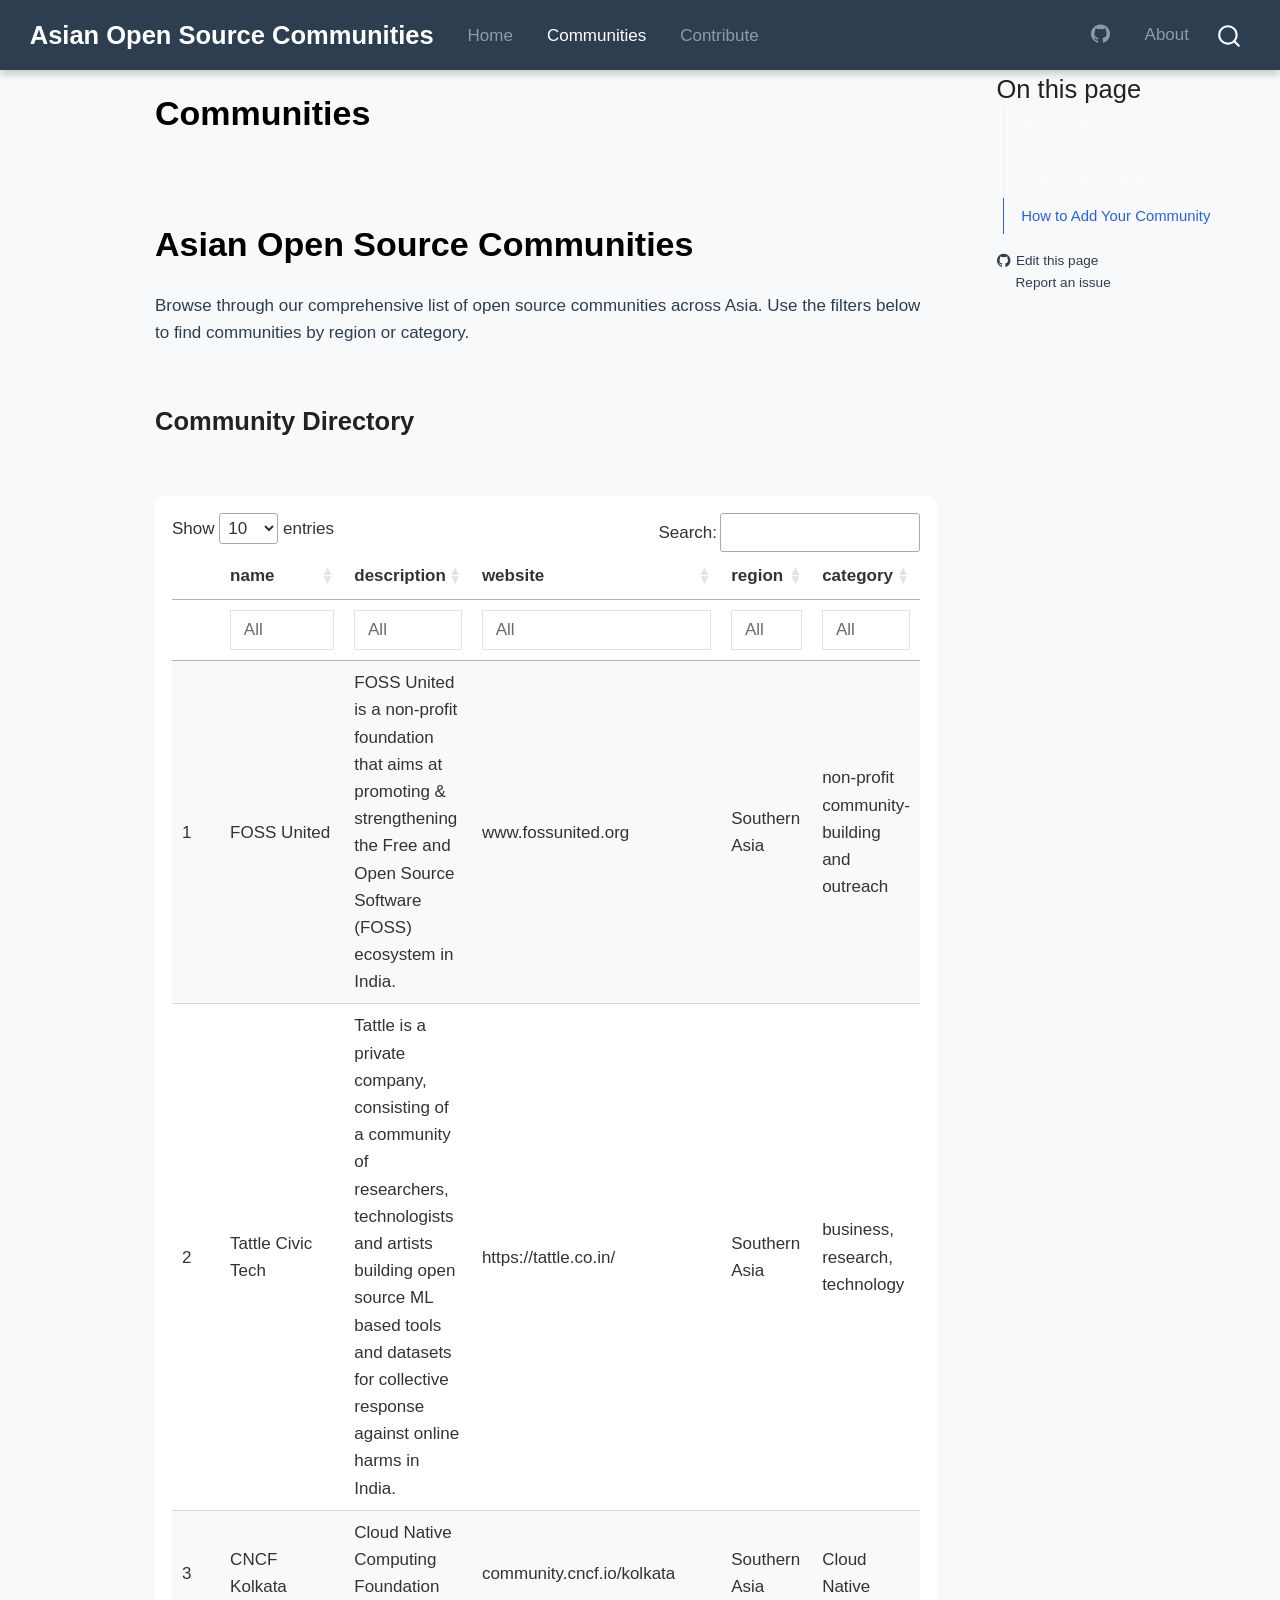
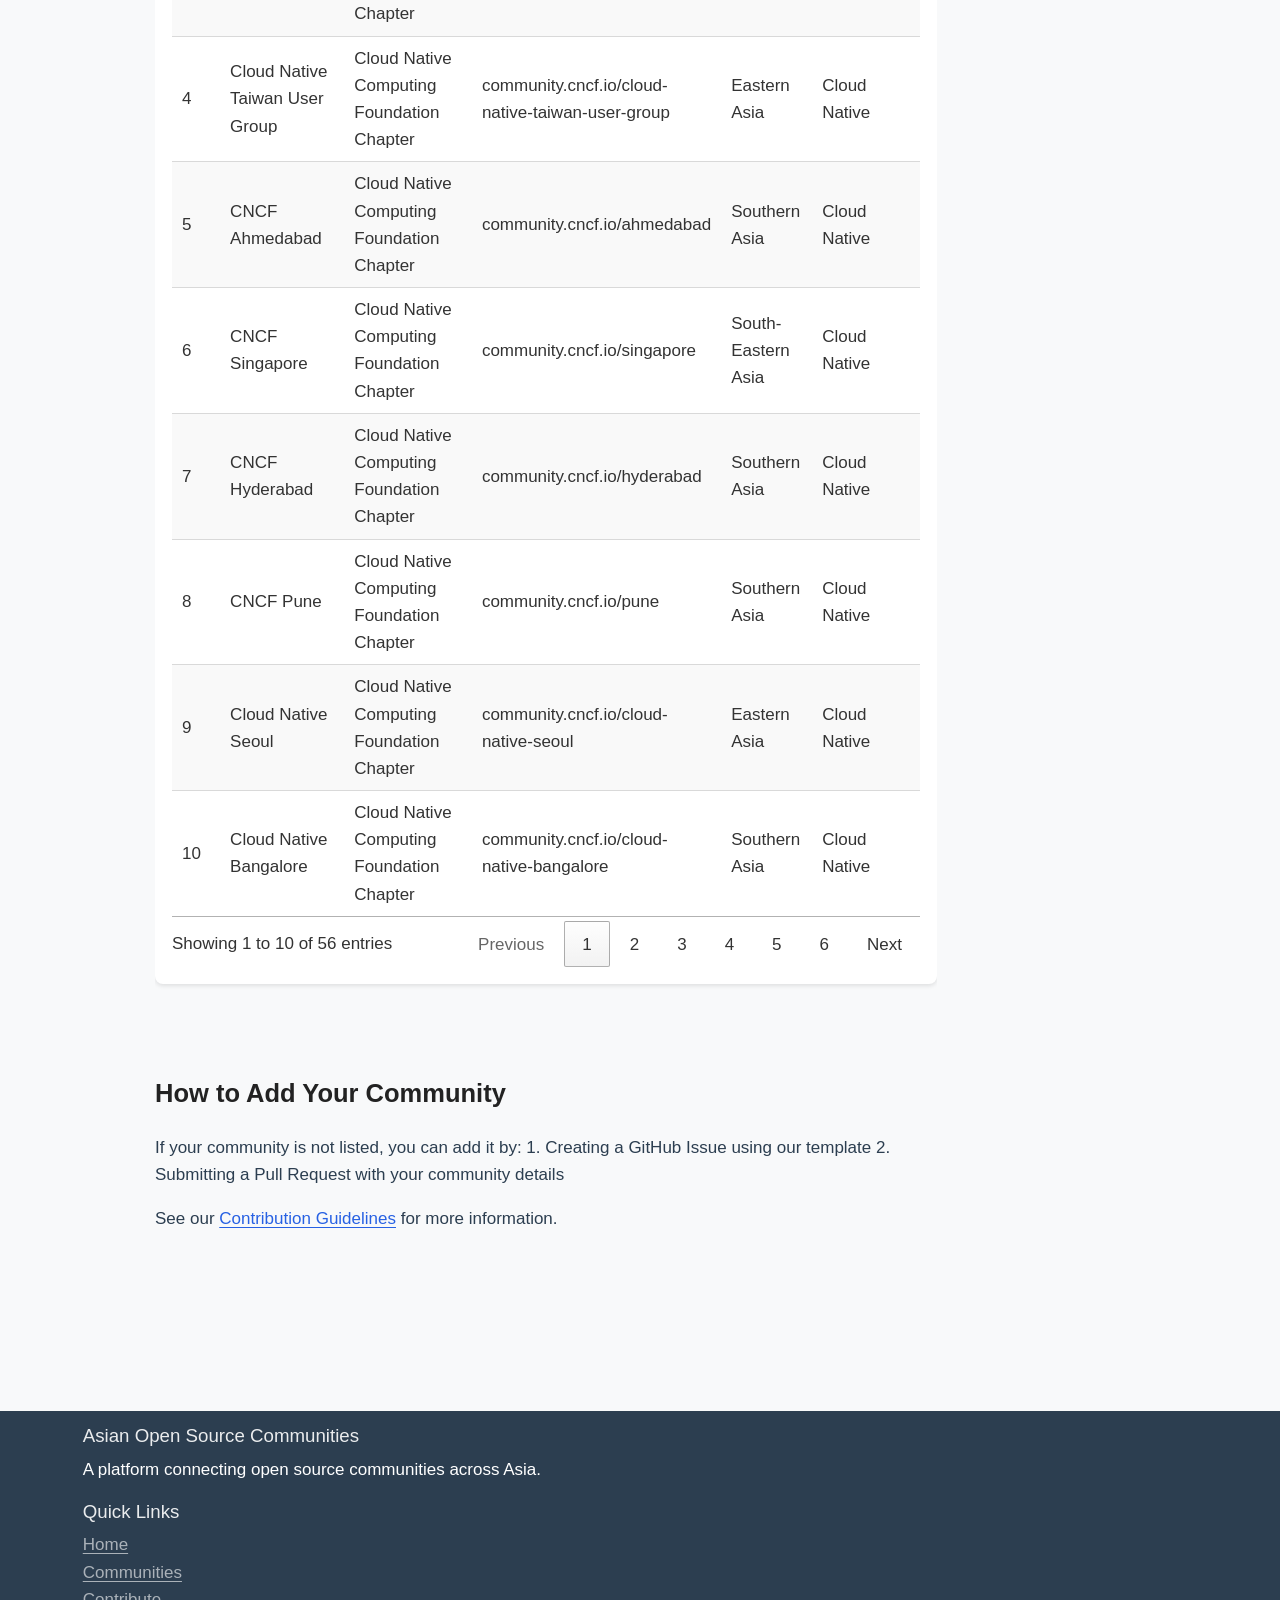
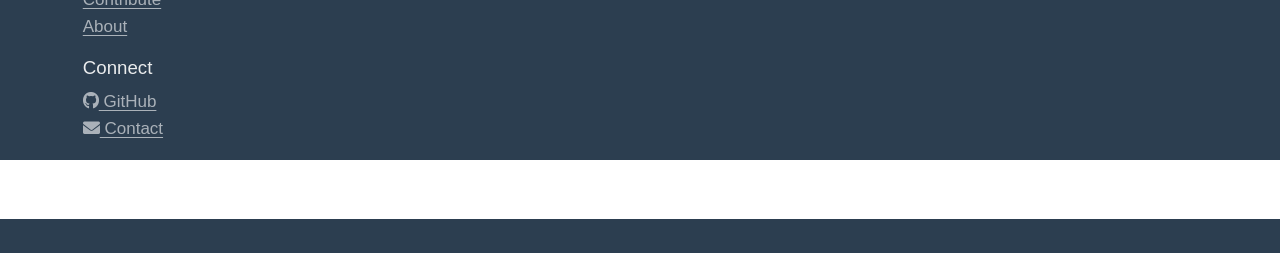
==== commit 976cdc27: "fixed heading" ====
--- a/docs/communities/index.html
+++ b/docs/communities/index.html
@@ -230,8 +230,8 @@
 <h2 class="anchored" data-anchor-id="community-directory">Community Directory</h2>
 <div class="cell">
 <div class="cell-output-display">
-<div class="datatables html-widget html-fill-item" id="htmlwidget-f5da0d8e18c567059d45" style="width:100%;height:auto;"></div>
-<script type="application/json" data-for="htmlwidget-f5da0d8e18c567059d45">{"x":{"filter":"top","vertical":false,"filterHTML":"<tr>\n  <td><\/td>\n  <td data-type=\"character\" style=\"vertical-align: top;\">\n    <div class=\"form-group has-feedback\" style=\"margin-bottom: auto;\">\n      <input type=\"search\" placeholder=\"All\" class=\"form-control\" style=\"width: 100%;\"/>\n      <span class=\"glyphicon glyphicon-remove-circle form-control-feedback\"><\/span>\n    <\/div>\n  <\/td>\n  <td data-type=\"character\" style=\"vertical-align: top;\">\n    <div class=\"form-group has-feedback\" style=\"margin-bottom: auto;\">\n      <input type=\"search\" placeholder=\"All\" class=\"form-control\" style=\"width: 100%;\"/>\n      <span class=\"glyphicon glyphicon-remove-circle form-control-feedback\"><\/span>\n    <\/div>\n  <\/td>\n  <td data-type=\"character\" style=\"vertical-align: top;\">\n    <div class=\"form-group has-feedback\" style=\"margin-bottom: auto;\">\n      <input type=\"search\" placeholder=\"All\" class=\"form-control\" style=\"width: 100%;\"/>\n      <span class=\"glyphicon glyphicon-remove-circle form-control-feedback\"><\/span>\n    <\/div>\n  <\/td>\n  <td data-type=\"character\" style=\"vertical-align: top;\">\n    <div class=\"form-group has-feedback\" style=\"margin-bottom: auto;\">\n      <input type=\"search\" placeholder=\"All\" class=\"form-control\" style=\"width: 100%;\"/>\n      <span class=\"glyphicon glyphicon-remove-circle form-control-feedback\"><\/span>\n    <\/div>\n  <\/td>\n  <td data-type=\"character\" style=\"vertical-align: top;\">\n    <div class=\"form-group has-feedback\" style=\"margin-bottom: auto;\">\n      <input type=\"search\" placeholder=\"All\" class=\"form-control\" style=\"width: 100%;\"/>\n      <span class=\"glyphicon glyphicon-remove-circle form-control-feedback\"><\/span>\n    <\/div>\n  <\/td>\n<\/tr>","data":[["1","2","3","4","5","6","7","8","9","10","11","12","13","14","15","16","17","18","19","20","21","22","23","24","25","26","27","28","29","30","31","32","33","34","35","36","37","38","39","40","41","42","43","44","45","46","47","48","49","50","51","52","53","54","55","56"],["FOSS United","Tattle Civic Tech","CNCF Kolkata","Cloud Native Taiwan User Group","CNCF Ahmedabad","CNCF Singapore","CNCF Hyderabad","CNCF Pune","Cloud Native Seoul","Cloud Native Bangalore","CNCF Dubai","CNCF Kochi","Kubernetes Chaos Engineering Meetup Group","CNCF Lahore","CNCF Islamabad","CNCF Chennai","CNCF Kathmandu","CNCF Abu Dhabi","Cloud Native DaLian","Cloud Native Guangzhou","Cloud Native Gurugram","Cloud Native Indore","CNCF Jaipur","Cloud Native Coimbatore","CNCF Indonesia","Cloud Native Trivandrum","CNCF Nashik","Cloud Native Raipur","Cloud Native Noida","CNCF Chandigarh","Cloud Native Guwahati","CNCF Nagpur","Cloud Native Baku","Cloud Native Dhaka","CNCF New Delhi","CNCF Thane","Cloud Native Security India","Cloud Native Surat","Cloud Native Kerala","CNCF Madurai","CNCF Amravati","Cloud Native Vadodara","CNCF Greater Noida","Cloud Native Gandhinagar","Cloud Native Hooghly","Cloud Native Aurangabad","Cloud Native Security Pakistan","Cloud Native Dibrugarh","Cloud Native Kuala Lumpur","Cloud Native Jalandhar","Cloud Native Ho Chi Minh","Kubernetes Sri Lanka","Cloud Native Community Japan","Cloud Native Riyadh","Cloud Native Security Japan","Cloud Native Bihar"],["FOSS United is a non-profit foundation that aims at promoting &amp; strengthening the Free and Open Source Software (FOSS) ecosystem in India.","Tattle is a private company, consisting of a community of researchers, technologists and artists building open source ML based tools and datasets for collective response against online harms in India.","Cloud Native Computing Foundation Chapter","Cloud Native Computing Foundation Chapter","Cloud Native Computing Foundation Chapter","Cloud Native Computing Foundation Chapter","Cloud Native Computing Foundation Chapter","Cloud Native Computing Foundation Chapter","Cloud Native Computing Foundation Chapter","Cloud Native Computing Foundation Chapter","Cloud Native Computing Foundation Chapter","Cloud Native Computing Foundation Chapter","Cloud Native Computing Foundation Chapter","Cloud Native Computing Foundation Chapter","Cloud Native Computing Foundation Chapter","Cloud Native Computing Foundation Chapter","Cloud Native Computing Foundation Chapter","Cloud Native Computing Foundation Chapter","Cloud Native Computing Foundation Chapter","Cloud Native Computing Foundation Chapter","Cloud Native Computing Foundation Chapter","Cloud Native Computing Foundation Chapter","Cloud Native Computing Foundation Chapter","Cloud Native Computing Foundation Chapter","Cloud Native Computing Foundation Chapter","Cloud Native Computing Foundation Chapter","Cloud Native Computing Foundation Chapter","Cloud Native Computing Foundation Chapter","Cloud Native Computing Foundation Chapter","Cloud Native Computing Foundation Chapter","Cloud Native Computing Foundation Chapter","Cloud Native Computing Foundation Chapter","Cloud Native Computing Foundation Chapter","Cloud Native Computing Foundation Chapter","Cloud Native Computing Foundation Chapter","Cloud Native Computing Foundation Chapter","Cloud Native Computing Foundation Chapter","Cloud Native Computing Foundation Chapter","Cloud Native Computing Foundation Chapter","Cloud Native Computing Foundation Chapter","Cloud Native Computing Foundation Chapter","Cloud Native Computing Foundation Chapter","Cloud Native Computing Foundation Chapter","Cloud Native Computing Foundation Chapter","Cloud Native Computing Foundation Chapter","Cloud Native Computing Foundation Chapter","Cloud Native Computing Foundation Chapter","Cloud Native Computing Foundation Chapter","Cloud Native Computing Foundation Chapter","Cloud Native Computing Foundation Chapter","Cloud Native Computing Foundation Chapter","Cloud Native Computing Foundation Chapter","Cloud Native Computing Foundation Chapter","Cloud Native Computing Foundation Chapter","Cloud Native Computing Foundation Chapter","Cloud Native Computing Foundation Chapter"],["www.fossunited.org","https://tattle.co.in/","community.cncf.io/kolkata","community.cncf.io/cloud-native-taiwan-user-group","community.cncf.io/ahmedabad","community.cncf.io/singapore","community.cncf.io/hyderabad","community.cncf.io/pune","community.cncf.io/cloud-native-seoul","community.cncf.io/cloud-native-bangalore","community.cncf.io/dubai","community.cncf.io/kochi","community.cncf.io/kubernetes-chaos-engineering","community.cncf.io/lahore","community.cncf.io/islamabad","community.cncf.io/chennai","community.cncf.io/kathmandu","community.cncf.io/abu-dhabi","community.cncf.io/cloud-native-dalian","community.cncf.io/cloud-native-guangzhou","community.cncf.io/cloud-native-gurugram","community.cncf.io/cloud-native-indore","community.cncf.io/jaipur","community.cncf.io/cloud-native-coimbatore","community.cncf.io/indonesia","community.cncf.io/cloud-native-trivandrum","community.cncf.io/nashik","community.cncf.io/cloud-native-raipur","community.cncf.io/cloud-native-noida","community.cncf.io/chandigarh","community.cncf.io/cloud-native-guwahati","community.cncf.io/nagpur","community.cncf.io/cloud-native-baku","community.cncf.io/cloud-native-dhaka","community.cncf.io/new-delhi","community.cncf.io/thane","community.cncf.io/cloud-native-security-india","community.cncf.io/cloud-native-surat","community.cncf.io/cloud-native-kerala","community.cncf.io/madurai","community.cncf.io/amravati","community.cncf.io/cloud-native-vadodara","community.cncf.io/greater-noida","community.cncf.io/cloud-native-gandhinagar","community.cncf.io/cloud-native-hooghly","community.cncf.io/cloud-native-aurangabad","community.cncf.io/cloud-native-security-pakistan","community.cncf.io/cloud-native-dibrugarh","community.cncf.io/cloud-native-kuala-lumpur","community.cncf.io/cloud-native-jalandhar","community.cncf.io/cloud-native-ho-chi-minh","community.cncf.io/kubernetes-sri-lanka","community.cncf.io/cloud-native-community-japan","community.cncf.io/cloud-native-riyadh","community.cncf.io/cloud-native-security-japan","community.cncf.io/cloud-native-bihar"],["Southern Asia","Southern Asia","Southern Asia","Eastern Asia","Southern Asia","South-Eastern Asia","Southern Asia","Southern Asia","Eastern Asia","Southern Asia","Western Asia","Southern Asia","Southern Asia","Southern Asia","Southern Asia","Southern Asia","Southern Asia","Western Asia","Eastern Asia","Eastern Asia","Southern Asia","Southern Asia","Southern Asia","Southern Asia","South-Eastern Asia","Southern Asia","Southern Asia","Southern Asia","Southern Asia","Southern Asia","Southern Asia","Southern Asia","Western Asia","Southern Asia","Southern Asia","Southern Asia","Southern Asia","Southern Asia","Southern Asia","Southern Asia","Southern Asia","Southern Asia","Southern Asia","Southern Asia","Southern Asia","Southern Asia","Southern Asia","Southern Asia","South-Eastern Asia","Southern Asia","South-Eastern Asia","Southern Asia","Eastern Asia","Western Asia","Eastern Asia","Southern Asia"],["non-profit community-building and outreach","business, research, technology","Cloud Native","Cloud Native","Cloud Native","Cloud Native","Cloud Native","Cloud Native","Cloud Native","Cloud Native","Cloud Native","Cloud Native","Cloud Native,Chaos Engineering","Cloud Native","Cloud Native","Cloud Native","Cloud Native","Cloud Native","Cloud Native","Cloud Native","Cloud Native","Cloud Native","Cloud Native","Cloud Native","Cloud Native","Cloud Native","Cloud Native","Cloud Native","Cloud Native","Cloud Native","Cloud Native","Cloud Native","Cloud Native","Cloud Native","Cloud Native","Cloud Native","Cloud Native,Security","Cloud Native","Cloud Native","Cloud Native","Cloud Native","Cloud Native","Cloud Native","Cloud Native","Cloud Native","Cloud Native","Cloud Native,Security","Cloud Native","Cloud Native","Cloud Native","Cloud Native","Cloud Native","Cloud Native","Cloud Native","Cloud Native,Security","Cloud Native"]],"container":"<table class=\"display\">\n  <thead>\n    <tr>\n      <th> <\/th>\n      <th>name<\/th>\n      <th>description<\/th>\n      <th>website<\/th>\n      <th>region<\/th>\n      <th>category<\/th>\n    <\/tr>\n  <\/thead>\n<\/table>","options":{"pageLength":10,"autoWidth":false,"scrollX":false,"columnDefs":[{"width":"20%","targets":0},{"width":"35%","targets":1},{"width":"15%","targets":2},{"width":"15%","targets":3},{"width":"15%","targets":4},{"orderable":false,"targets":0},{"name":" ","targets":0},{"name":"name","targets":1},{"name":"description","targets":2},{"name":"website","targets":3},{"name":"region","targets":4},{"name":"category","targets":5}],"order":[],"orderClasses":false,"orderCellsTop":true}},"evals":[],"jsHooks":[]}</script>
+<div class="datatables html-widget html-fill-item" id="htmlwidget-9e374540d62a40d646e1" style="width:100%;height:auto;"></div>
+<script type="application/json" data-for="htmlwidget-9e374540d62a40d646e1">{"x":{"filter":"top","vertical":false,"filterHTML":"<tr>\n  <td><\/td>\n  <td data-type=\"character\" style=\"vertical-align: top;\">\n    <div class=\"form-group has-feedback\" style=\"margin-bottom: auto;\">\n      <input type=\"search\" placeholder=\"All\" class=\"form-control\" style=\"width: 100%;\"/>\n      <span class=\"glyphicon glyphicon-remove-circle form-control-feedback\"><\/span>\n    <\/div>\n  <\/td>\n  <td data-type=\"character\" style=\"vertical-align: top;\">\n    <div class=\"form-group has-feedback\" style=\"margin-bottom: auto;\">\n      <input type=\"search\" placeholder=\"All\" class=\"form-control\" style=\"width: 100%;\"/>\n      <span class=\"glyphicon glyphicon-remove-circle form-control-feedback\"><\/span>\n    <\/div>\n  <\/td>\n  <td data-type=\"character\" style=\"vertical-align: top;\">\n    <div class=\"form-group has-feedback\" style=\"margin-bottom: auto;\">\n      <input type=\"search\" placeholder=\"All\" class=\"form-control\" style=\"width: 100%;\"/>\n      <span class=\"glyphicon glyphicon-remove-circle form-control-feedback\"><\/span>\n    <\/div>\n  <\/td>\n  <td data-type=\"character\" style=\"vertical-align: top;\">\n    <div class=\"form-group has-feedback\" style=\"margin-bottom: auto;\">\n      <input type=\"search\" placeholder=\"All\" class=\"form-control\" style=\"width: 100%;\"/>\n      <span class=\"glyphicon glyphicon-remove-circle form-control-feedback\"><\/span>\n    <\/div>\n  <\/td>\n  <td data-type=\"character\" style=\"vertical-align: top;\">\n    <div class=\"form-group has-feedback\" style=\"margin-bottom: auto;\">\n      <input type=\"search\" placeholder=\"All\" class=\"form-control\" style=\"width: 100%;\"/>\n      <span class=\"glyphicon glyphicon-remove-circle form-control-feedback\"><\/span>\n    <\/div>\n  <\/td>\n<\/tr>","data":[["1","2","3","4","5","6","7","8","9","10","11","12","13","14","15","16","17","18","19","20","21","22","23","24","25","26","27","28","29","30","31","32","33","34","35","36","37","38","39","40","41","42","43","44","45","46","47","48","49","50","51","52","53","54","55","56"],["FOSS United","Tattle Civic Tech","CNCF Kolkata","Cloud Native Taiwan User Group","CNCF Ahmedabad","CNCF Singapore","CNCF Hyderabad","CNCF Pune","Cloud Native Seoul","Cloud Native Bangalore","CNCF Dubai","CNCF Kochi","Kubernetes Chaos Engineering Meetup Group","CNCF Lahore","CNCF Islamabad","CNCF Chennai","CNCF Kathmandu","CNCF Abu Dhabi","Cloud Native DaLian","Cloud Native Guangzhou","Cloud Native Gurugram","Cloud Native Indore","CNCF Jaipur","Cloud Native Coimbatore","CNCF Indonesia","Cloud Native Trivandrum","CNCF Nashik","Cloud Native Raipur","Cloud Native Noida","CNCF Chandigarh","Cloud Native Guwahati","CNCF Nagpur","Cloud Native Baku","Cloud Native Dhaka","CNCF New Delhi","CNCF Thane","Cloud Native Security India","Cloud Native Surat","Cloud Native Kerala","CNCF Madurai","CNCF Amravati","Cloud Native Vadodara","CNCF Greater Noida","Cloud Native Gandhinagar","Cloud Native Hooghly","Cloud Native Aurangabad","Cloud Native Security Pakistan","Cloud Native Dibrugarh","Cloud Native Kuala Lumpur","Cloud Native Jalandhar","Cloud Native Ho Chi Minh","Kubernetes Sri Lanka","Cloud Native Community Japan","Cloud Native Riyadh","Cloud Native Security Japan","Cloud Native Bihar"],["FOSS United is a non-profit foundation that aims at promoting &amp; strengthening the Free and Open Source Software (FOSS) ecosystem in India.","Tattle is a private company, consisting of a community of researchers, technologists and artists building open source ML based tools and datasets for collective response against online harms in India.","Cloud Native Computing Foundation Chapter","Cloud Native Computing Foundation Chapter","Cloud Native Computing Foundation Chapter","Cloud Native Computing Foundation Chapter","Cloud Native Computing Foundation Chapter","Cloud Native Computing Foundation Chapter","Cloud Native Computing Foundation Chapter","Cloud Native Computing Foundation Chapter","Cloud Native Computing Foundation Chapter","Cloud Native Computing Foundation Chapter","Cloud Native Computing Foundation Chapter","Cloud Native Computing Foundation Chapter","Cloud Native Computing Foundation Chapter","Cloud Native Computing Foundation Chapter","Cloud Native Computing Foundation Chapter","Cloud Native Computing Foundation Chapter","Cloud Native Computing Foundation Chapter","Cloud Native Computing Foundation Chapter","Cloud Native Computing Foundation Chapter","Cloud Native Computing Foundation Chapter","Cloud Native Computing Foundation Chapter","Cloud Native Computing Foundation Chapter","Cloud Native Computing Foundation Chapter","Cloud Native Computing Foundation Chapter","Cloud Native Computing Foundation Chapter","Cloud Native Computing Foundation Chapter","Cloud Native Computing Foundation Chapter","Cloud Native Computing Foundation Chapter","Cloud Native Computing Foundation Chapter","Cloud Native Computing Foundation Chapter","Cloud Native Computing Foundation Chapter","Cloud Native Computing Foundation Chapter","Cloud Native Computing Foundation Chapter","Cloud Native Computing Foundation Chapter","Cloud Native Computing Foundation Chapter","Cloud Native Computing Foundation Chapter","Cloud Native Computing Foundation Chapter","Cloud Native Computing Foundation Chapter","Cloud Native Computing Foundation Chapter","Cloud Native Computing Foundation Chapter","Cloud Native Computing Foundation Chapter","Cloud Native Computing Foundation Chapter","Cloud Native Computing Foundation Chapter","Cloud Native Computing Foundation Chapter","Cloud Native Computing Foundation Chapter","Cloud Native Computing Foundation Chapter","Cloud Native Computing Foundation Chapter","Cloud Native Computing Foundation Chapter","Cloud Native Computing Foundation Chapter","Cloud Native Computing Foundation Chapter","Cloud Native Computing Foundation Chapter","Cloud Native Computing Foundation Chapter","Cloud Native Computing Foundation Chapter","Cloud Native Computing Foundation Chapter"],["www.fossunited.org","https://tattle.co.in/","community.cncf.io/kolkata","community.cncf.io/cloud-native-taiwan-user-group","community.cncf.io/ahmedabad","community.cncf.io/singapore","community.cncf.io/hyderabad","community.cncf.io/pune","community.cncf.io/cloud-native-seoul","community.cncf.io/cloud-native-bangalore","community.cncf.io/dubai","community.cncf.io/kochi","community.cncf.io/kubernetes-chaos-engineering","community.cncf.io/lahore","community.cncf.io/islamabad","community.cncf.io/chennai","community.cncf.io/kathmandu","community.cncf.io/abu-dhabi","community.cncf.io/cloud-native-dalian","community.cncf.io/cloud-native-guangzhou","community.cncf.io/cloud-native-gurugram","community.cncf.io/cloud-native-indore","community.cncf.io/jaipur","community.cncf.io/cloud-native-coimbatore","community.cncf.io/indonesia","community.cncf.io/cloud-native-trivandrum","community.cncf.io/nashik","community.cncf.io/cloud-native-raipur","community.cncf.io/cloud-native-noida","community.cncf.io/chandigarh","community.cncf.io/cloud-native-guwahati","community.cncf.io/nagpur","community.cncf.io/cloud-native-baku","community.cncf.io/cloud-native-dhaka","community.cncf.io/new-delhi","community.cncf.io/thane","community.cncf.io/cloud-native-security-india","community.cncf.io/cloud-native-surat","community.cncf.io/cloud-native-kerala","community.cncf.io/madurai","community.cncf.io/amravati","community.cncf.io/cloud-native-vadodara","community.cncf.io/greater-noida","community.cncf.io/cloud-native-gandhinagar","community.cncf.io/cloud-native-hooghly","community.cncf.io/cloud-native-aurangabad","community.cncf.io/cloud-native-security-pakistan","community.cncf.io/cloud-native-dibrugarh","community.cncf.io/cloud-native-kuala-lumpur","community.cncf.io/cloud-native-jalandhar","community.cncf.io/cloud-native-ho-chi-minh","community.cncf.io/kubernetes-sri-lanka","community.cncf.io/cloud-native-community-japan","community.cncf.io/cloud-native-riyadh","community.cncf.io/cloud-native-security-japan","community.cncf.io/cloud-native-bihar"],["Southern Asia","Southern Asia","Southern Asia","Eastern Asia","Southern Asia","South-Eastern Asia","Southern Asia","Southern Asia","Eastern Asia","Southern Asia","Western Asia","Southern Asia","Southern Asia","Southern Asia","Southern Asia","Southern Asia","Southern Asia","Western Asia","Eastern Asia","Eastern Asia","Southern Asia","Southern Asia","Southern Asia","Southern Asia","South-Eastern Asia","Southern Asia","Southern Asia","Southern Asia","Southern Asia","Southern Asia","Southern Asia","Southern Asia","Western Asia","Southern Asia","Southern Asia","Southern Asia","Southern Asia","Southern Asia","Southern Asia","Southern Asia","Southern Asia","Southern Asia","Southern Asia","Southern Asia","Southern Asia","Southern Asia","Southern Asia","Southern Asia","South-Eastern Asia","Southern Asia","South-Eastern Asia","Southern Asia","Eastern Asia","Western Asia","Eastern Asia","Southern Asia"],["non-profit community-building and outreach","business, research, technology","Cloud Native","Cloud Native","Cloud Native","Cloud Native","Cloud Native","Cloud Native","Cloud Native","Cloud Native","Cloud Native","Cloud Native","Cloud Native,Chaos Engineering","Cloud Native","Cloud Native","Cloud Native","Cloud Native","Cloud Native","Cloud Native","Cloud Native","Cloud Native","Cloud Native","Cloud Native","Cloud Native","Cloud Native","Cloud Native","Cloud Native","Cloud Native","Cloud Native","Cloud Native","Cloud Native","Cloud Native","Cloud Native","Cloud Native","Cloud Native","Cloud Native","Cloud Native,Security","Cloud Native","Cloud Native","Cloud Native","Cloud Native","Cloud Native","Cloud Native","Cloud Native","Cloud Native","Cloud Native","Cloud Native,Security","Cloud Native","Cloud Native","Cloud Native","Cloud Native","Cloud Native","Cloud Native","Cloud Native","Cloud Native,Security","Cloud Native"]],"container":"<table class=\"display\">\n  <thead>\n    <tr>\n      <th> <\/th>\n      <th>name<\/th>\n      <th>description<\/th>\n      <th>website<\/th>\n      <th>region<\/th>\n      <th>category<\/th>\n    <\/tr>\n  <\/thead>\n<\/table>","options":{"pageLength":10,"autoWidth":false,"scrollX":false,"columnDefs":[{"width":"20%","targets":0},{"width":"35%","targets":1},{"width":"15%","targets":2},{"width":"15%","targets":3},{"width":"15%","targets":4},{"orderable":false,"targets":0},{"name":" ","targets":0},{"name":"name","targets":1},{"name":"description","targets":2},{"name":"website","targets":3},{"name":"region","targets":4},{"name":"category","targets":5}],"order":[],"orderClasses":false,"orderCellsTop":true}},"evals":[],"jsHooks":[]}</script>
 </div>
 </div>
 </section>
--- a/docs/styles/custom.css
+++ b/docs/styles/custom.css
@@ -91,7 +91,7 @@
 /* Content Styling */
 h1, h2, h3 {
   color: var(--primary-color);
-  font-weight: normal;
+  font-weight: 600;
 }
 
 h1 {
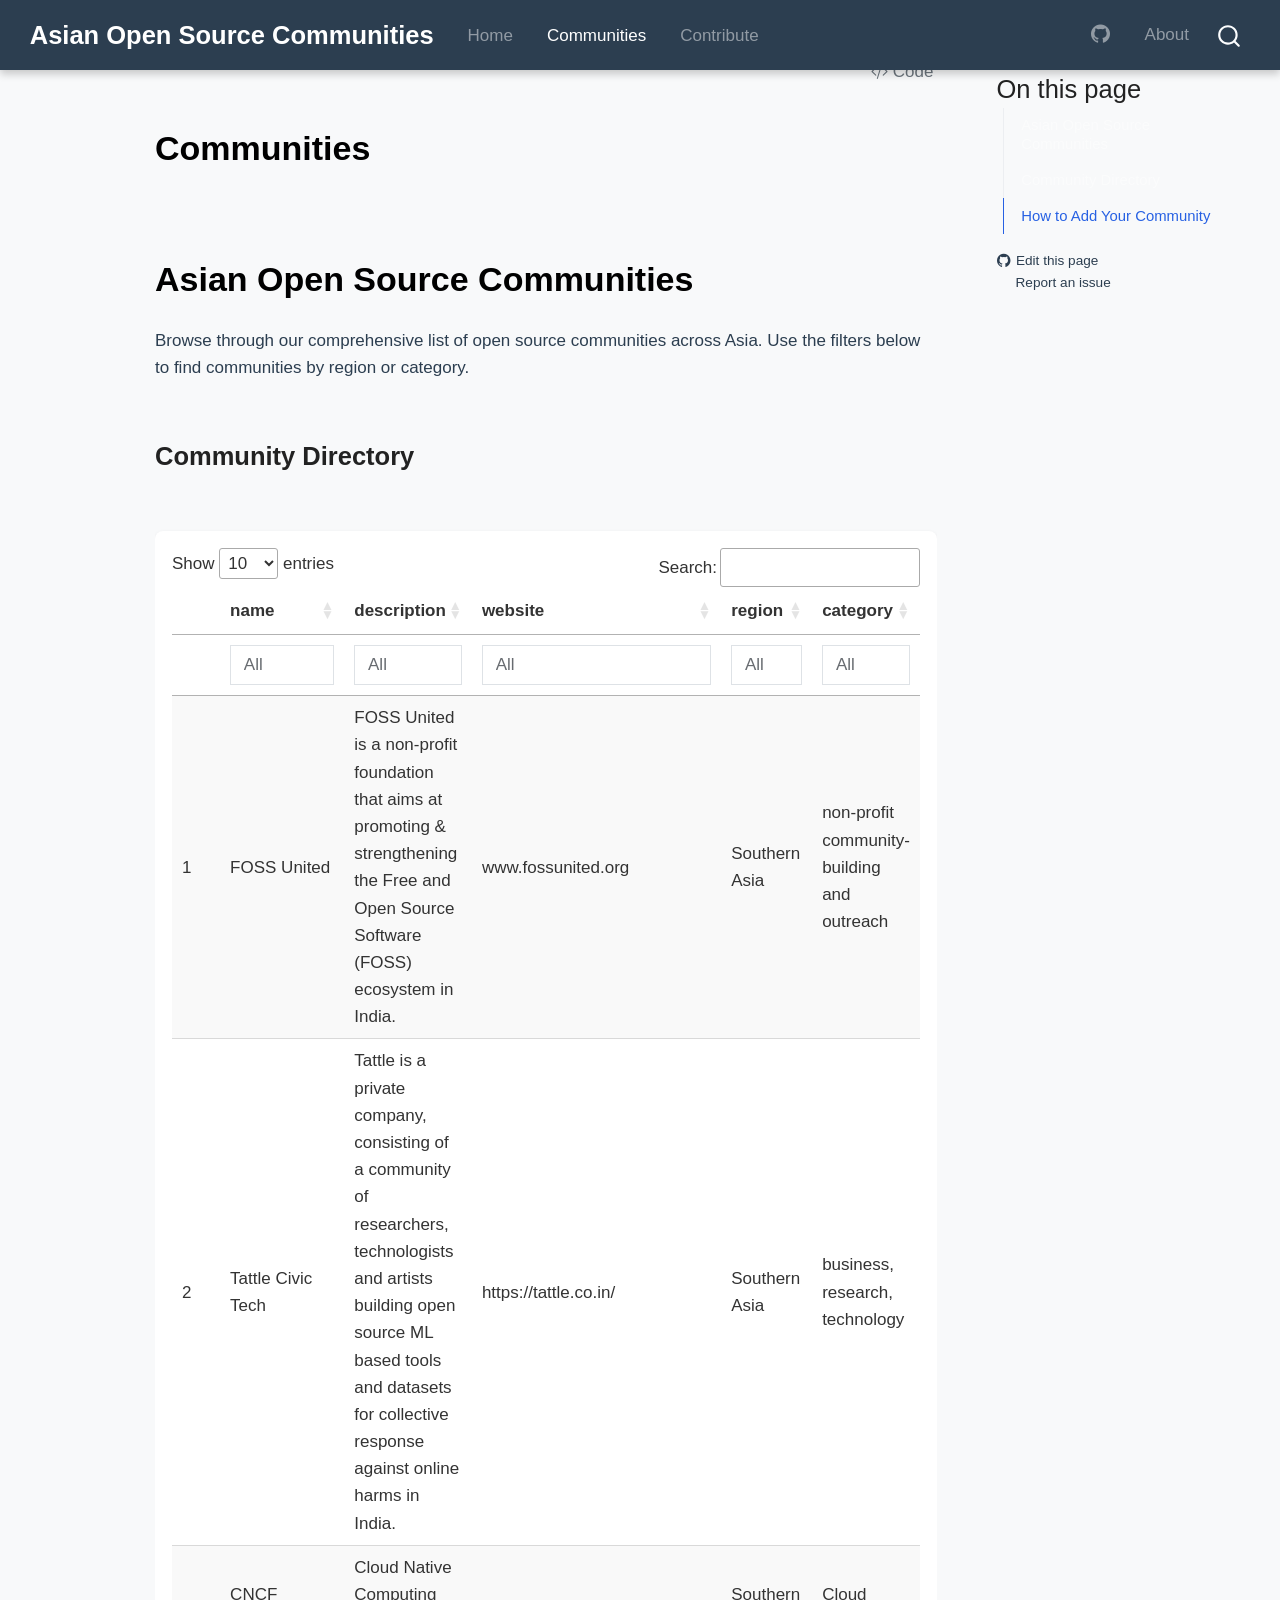
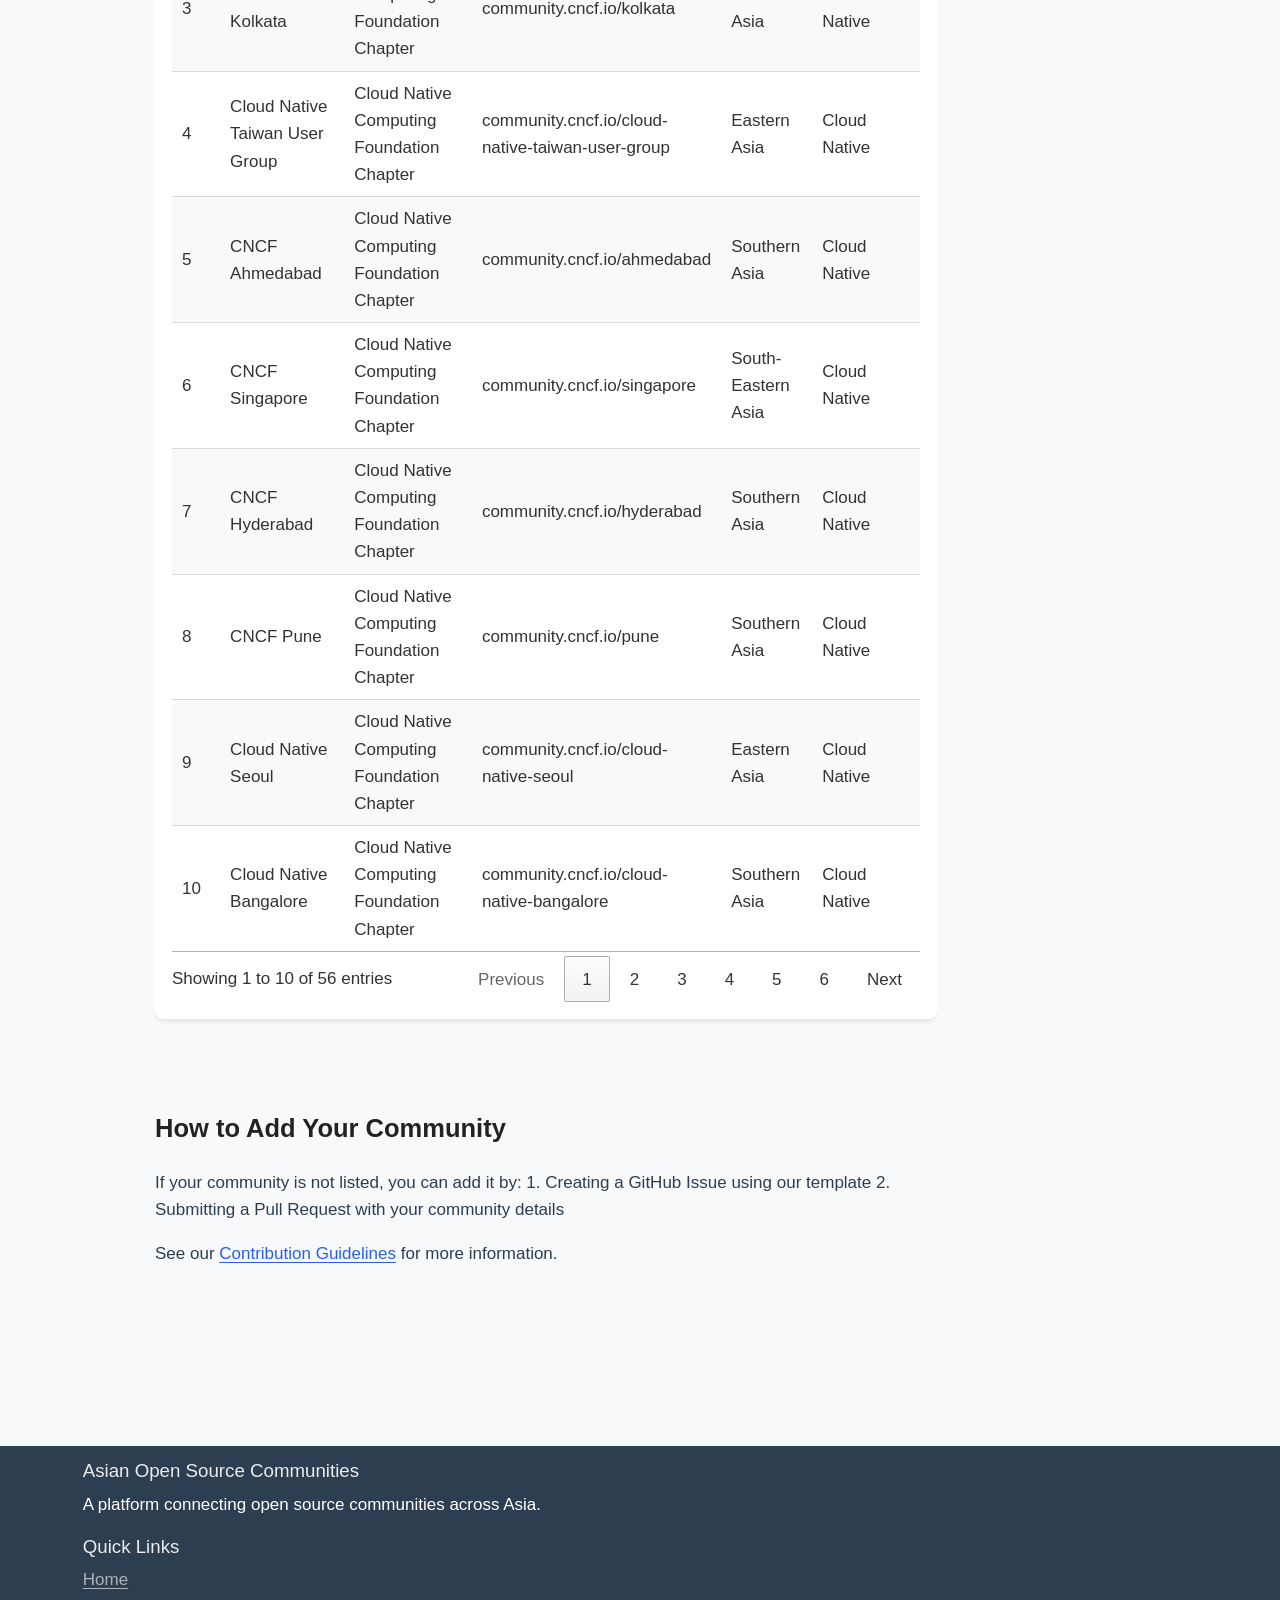
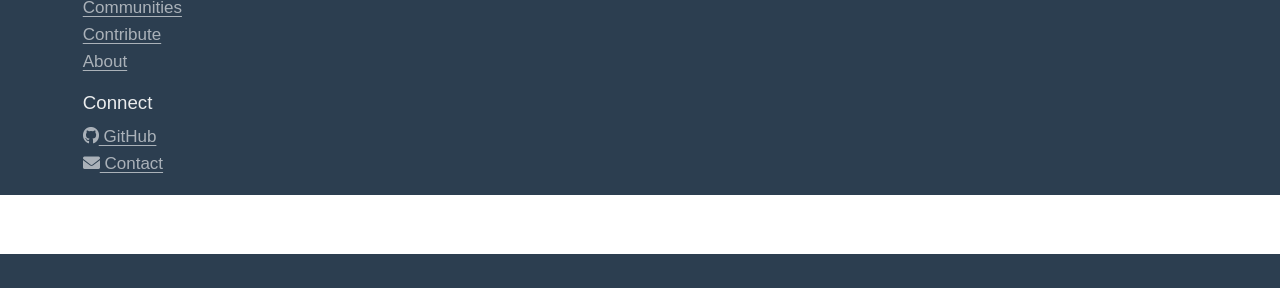
==== commit ec9719ea: "contribution fix" ====
--- a/docs/communities/index.html
+++ b/docs/communities/index.html
@@ -230,8 +230,8 @@
 <h2 class="anchored" data-anchor-id="community-directory">Community Directory</h2>
 <div class="cell">
 <div class="cell-output-display">
-<div class="datatables html-widget html-fill-item" id="htmlwidget-9e374540d62a40d646e1" style="width:100%;height:auto;"></div>
-<script type="application/json" data-for="htmlwidget-9e374540d62a40d646e1">{"x":{"filter":"top","vertical":false,"filterHTML":"<tr>\n  <td><\/td>\n  <td data-type=\"character\" style=\"vertical-align: top;\">\n    <div class=\"form-group has-feedback\" style=\"margin-bottom: auto;\">\n      <input type=\"search\" placeholder=\"All\" class=\"form-control\" style=\"width: 100%;\"/>\n      <span class=\"glyphicon glyphicon-remove-circle form-control-feedback\"><\/span>\n    <\/div>\n  <\/td>\n  <td data-type=\"character\" style=\"vertical-align: top;\">\n    <div class=\"form-group has-feedback\" style=\"margin-bottom: auto;\">\n      <input type=\"search\" placeholder=\"All\" class=\"form-control\" style=\"width: 100%;\"/>\n      <span class=\"glyphicon glyphicon-remove-circle form-control-feedback\"><\/span>\n    <\/div>\n  <\/td>\n  <td data-type=\"character\" style=\"vertical-align: top;\">\n    <div class=\"form-group has-feedback\" style=\"margin-bottom: auto;\">\n      <input type=\"search\" placeholder=\"All\" class=\"form-control\" style=\"width: 100%;\"/>\n      <span class=\"glyphicon glyphicon-remove-circle form-control-feedback\"><\/span>\n    <\/div>\n  <\/td>\n  <td data-type=\"character\" style=\"vertical-align: top;\">\n    <div class=\"form-group has-feedback\" style=\"margin-bottom: auto;\">\n      <input type=\"search\" placeholder=\"All\" class=\"form-control\" style=\"width: 100%;\"/>\n      <span class=\"glyphicon glyphicon-remove-circle form-control-feedback\"><\/span>\n    <\/div>\n  <\/td>\n  <td data-type=\"character\" style=\"vertical-align: top;\">\n    <div class=\"form-group has-feedback\" style=\"margin-bottom: auto;\">\n      <input type=\"search\" placeholder=\"All\" class=\"form-control\" style=\"width: 100%;\"/>\n      <span class=\"glyphicon glyphicon-remove-circle form-control-feedback\"><\/span>\n    <\/div>\n  <\/td>\n<\/tr>","data":[["1","2","3","4","5","6","7","8","9","10","11","12","13","14","15","16","17","18","19","20","21","22","23","24","25","26","27","28","29","30","31","32","33","34","35","36","37","38","39","40","41","42","43","44","45","46","47","48","49","50","51","52","53","54","55","56"],["FOSS United","Tattle Civic Tech","CNCF Kolkata","Cloud Native Taiwan User Group","CNCF Ahmedabad","CNCF Singapore","CNCF Hyderabad","CNCF Pune","Cloud Native Seoul","Cloud Native Bangalore","CNCF Dubai","CNCF Kochi","Kubernetes Chaos Engineering Meetup Group","CNCF Lahore","CNCF Islamabad","CNCF Chennai","CNCF Kathmandu","CNCF Abu Dhabi","Cloud Native DaLian","Cloud Native Guangzhou","Cloud Native Gurugram","Cloud Native Indore","CNCF Jaipur","Cloud Native Coimbatore","CNCF Indonesia","Cloud Native Trivandrum","CNCF Nashik","Cloud Native Raipur","Cloud Native Noida","CNCF Chandigarh","Cloud Native Guwahati","CNCF Nagpur","Cloud Native Baku","Cloud Native Dhaka","CNCF New Delhi","CNCF Thane","Cloud Native Security India","Cloud Native Surat","Cloud Native Kerala","CNCF Madurai","CNCF Amravati","Cloud Native Vadodara","CNCF Greater Noida","Cloud Native Gandhinagar","Cloud Native Hooghly","Cloud Native Aurangabad","Cloud Native Security Pakistan","Cloud Native Dibrugarh","Cloud Native Kuala Lumpur","Cloud Native Jalandhar","Cloud Native Ho Chi Minh","Kubernetes Sri Lanka","Cloud Native Community Japan","Cloud Native Riyadh","Cloud Native Security Japan","Cloud Native Bihar"],["FOSS United is a non-profit foundation that aims at promoting &amp; strengthening the Free and Open Source Software (FOSS) ecosystem in India.","Tattle is a private company, consisting of a community of researchers, technologists and artists building open source ML based tools and datasets for collective response against online harms in India.","Cloud Native Computing Foundation Chapter","Cloud Native Computing Foundation Chapter","Cloud Native Computing Foundation Chapter","Cloud Native Computing Foundation Chapter","Cloud Native Computing Foundation Chapter","Cloud Native Computing Foundation Chapter","Cloud Native Computing Foundation Chapter","Cloud Native Computing Foundation Chapter","Cloud Native Computing Foundation Chapter","Cloud Native Computing Foundation Chapter","Cloud Native Computing Foundation Chapter","Cloud Native Computing Foundation Chapter","Cloud Native Computing Foundation Chapter","Cloud Native Computing Foundation Chapter","Cloud Native Computing Foundation Chapter","Cloud Native Computing Foundation Chapter","Cloud Native Computing Foundation Chapter","Cloud Native Computing Foundation Chapter","Cloud Native Computing Foundation Chapter","Cloud Native Computing Foundation Chapter","Cloud Native Computing Foundation Chapter","Cloud Native Computing Foundation Chapter","Cloud Native Computing Foundation Chapter","Cloud Native Computing Foundation Chapter","Cloud Native Computing Foundation Chapter","Cloud Native Computing Foundation Chapter","Cloud Native Computing Foundation Chapter","Cloud Native Computing Foundation Chapter","Cloud Native Computing Foundation Chapter","Cloud Native Computing Foundation Chapter","Cloud Native Computing Foundation Chapter","Cloud Native Computing Foundation Chapter","Cloud Native Computing Foundation Chapter","Cloud Native Computing Foundation Chapter","Cloud Native Computing Foundation Chapter","Cloud Native Computing Foundation Chapter","Cloud Native Computing Foundation Chapter","Cloud Native Computing Foundation Chapter","Cloud Native Computing Foundation Chapter","Cloud Native Computing Foundation Chapter","Cloud Native Computing Foundation Chapter","Cloud Native Computing Foundation Chapter","Cloud Native Computing Foundation Chapter","Cloud Native Computing Foundation Chapter","Cloud Native Computing Foundation Chapter","Cloud Native Computing Foundation Chapter","Cloud Native Computing Foundation Chapter","Cloud Native Computing Foundation Chapter","Cloud Native Computing Foundation Chapter","Cloud Native Computing Foundation Chapter","Cloud Native Computing Foundation Chapter","Cloud Native Computing Foundation Chapter","Cloud Native Computing Foundation Chapter","Cloud Native Computing Foundation Chapter"],["www.fossunited.org","https://tattle.co.in/","community.cncf.io/kolkata","community.cncf.io/cloud-native-taiwan-user-group","community.cncf.io/ahmedabad","community.cncf.io/singapore","community.cncf.io/hyderabad","community.cncf.io/pune","community.cncf.io/cloud-native-seoul","community.cncf.io/cloud-native-bangalore","community.cncf.io/dubai","community.cncf.io/kochi","community.cncf.io/kubernetes-chaos-engineering","community.cncf.io/lahore","community.cncf.io/islamabad","community.cncf.io/chennai","community.cncf.io/kathmandu","community.cncf.io/abu-dhabi","community.cncf.io/cloud-native-dalian","community.cncf.io/cloud-native-guangzhou","community.cncf.io/cloud-native-gurugram","community.cncf.io/cloud-native-indore","community.cncf.io/jaipur","community.cncf.io/cloud-native-coimbatore","community.cncf.io/indonesia","community.cncf.io/cloud-native-trivandrum","community.cncf.io/nashik","community.cncf.io/cloud-native-raipur","community.cncf.io/cloud-native-noida","community.cncf.io/chandigarh","community.cncf.io/cloud-native-guwahati","community.cncf.io/nagpur","community.cncf.io/cloud-native-baku","community.cncf.io/cloud-native-dhaka","community.cncf.io/new-delhi","community.cncf.io/thane","community.cncf.io/cloud-native-security-india","community.cncf.io/cloud-native-surat","community.cncf.io/cloud-native-kerala","community.cncf.io/madurai","community.cncf.io/amravati","community.cncf.io/cloud-native-vadodara","community.cncf.io/greater-noida","community.cncf.io/cloud-native-gandhinagar","community.cncf.io/cloud-native-hooghly","community.cncf.io/cloud-native-aurangabad","community.cncf.io/cloud-native-security-pakistan","community.cncf.io/cloud-native-dibrugarh","community.cncf.io/cloud-native-kuala-lumpur","community.cncf.io/cloud-native-jalandhar","community.cncf.io/cloud-native-ho-chi-minh","community.cncf.io/kubernetes-sri-lanka","community.cncf.io/cloud-native-community-japan","community.cncf.io/cloud-native-riyadh","community.cncf.io/cloud-native-security-japan","community.cncf.io/cloud-native-bihar"],["Southern Asia","Southern Asia","Southern Asia","Eastern Asia","Southern Asia","South-Eastern Asia","Southern Asia","Southern Asia","Eastern Asia","Southern Asia","Western Asia","Southern Asia","Southern Asia","Southern Asia","Southern Asia","Southern Asia","Southern Asia","Western Asia","Eastern Asia","Eastern Asia","Southern Asia","Southern Asia","Southern Asia","Southern Asia","South-Eastern Asia","Southern Asia","Southern Asia","Southern Asia","Southern Asia","Southern Asia","Southern Asia","Southern Asia","Western Asia","Southern Asia","Southern Asia","Southern Asia","Southern Asia","Southern Asia","Southern Asia","Southern Asia","Southern Asia","Southern Asia","Southern Asia","Southern Asia","Southern Asia","Southern Asia","Southern Asia","Southern Asia","South-Eastern Asia","Southern Asia","South-Eastern Asia","Southern Asia","Eastern Asia","Western Asia","Eastern Asia","Southern Asia"],["non-profit community-building and outreach","business, research, technology","Cloud Native","Cloud Native","Cloud Native","Cloud Native","Cloud Native","Cloud Native","Cloud Native","Cloud Native","Cloud Native","Cloud Native","Cloud Native,Chaos Engineering","Cloud Native","Cloud Native","Cloud Native","Cloud Native","Cloud Native","Cloud Native","Cloud Native","Cloud Native","Cloud Native","Cloud Native","Cloud Native","Cloud Native","Cloud Native","Cloud Native","Cloud Native","Cloud Native","Cloud Native","Cloud Native","Cloud Native","Cloud Native","Cloud Native","Cloud Native","Cloud Native","Cloud Native,Security","Cloud Native","Cloud Native","Cloud Native","Cloud Native","Cloud Native","Cloud Native","Cloud Native","Cloud Native","Cloud Native","Cloud Native,Security","Cloud Native","Cloud Native","Cloud Native","Cloud Native","Cloud Native","Cloud Native","Cloud Native","Cloud Native,Security","Cloud Native"]],"container":"<table class=\"display\">\n  <thead>\n    <tr>\n      <th> <\/th>\n      <th>name<\/th>\n      <th>description<\/th>\n      <th>website<\/th>\n      <th>region<\/th>\n      <th>category<\/th>\n    <\/tr>\n  <\/thead>\n<\/table>","options":{"pageLength":10,"autoWidth":false,"scrollX":false,"columnDefs":[{"width":"20%","targets":0},{"width":"35%","targets":1},{"width":"15%","targets":2},{"width":"15%","targets":3},{"width":"15%","targets":4},{"orderable":false,"targets":0},{"name":" ","targets":0},{"name":"name","targets":1},{"name":"description","targets":2},{"name":"website","targets":3},{"name":"region","targets":4},{"name":"category","targets":5}],"order":[],"orderClasses":false,"orderCellsTop":true}},"evals":[],"jsHooks":[]}</script>
+<div class="datatables html-widget html-fill-item" id="htmlwidget-aad11e26aefae63c62ae" style="width:100%;height:auto;"></div>
+<script type="application/json" data-for="htmlwidget-aad11e26aefae63c62ae">{"x":{"filter":"top","vertical":false,"filterHTML":"<tr>\n  <td><\/td>\n  <td data-type=\"character\" style=\"vertical-align: top;\">\n    <div class=\"form-group has-feedback\" style=\"margin-bottom: auto;\">\n      <input type=\"search\" placeholder=\"All\" class=\"form-control\" style=\"width: 100%;\"/>\n      <span class=\"glyphicon glyphicon-remove-circle form-control-feedback\"><\/span>\n    <\/div>\n  <\/td>\n  <td data-type=\"character\" style=\"vertical-align: top;\">\n    <div class=\"form-group has-feedback\" style=\"margin-bottom: auto;\">\n      <input type=\"search\" placeholder=\"All\" class=\"form-control\" style=\"width: 100%;\"/>\n      <span class=\"glyphicon glyphicon-remove-circle form-control-feedback\"><\/span>\n    <\/div>\n  <\/td>\n  <td data-type=\"character\" style=\"vertical-align: top;\">\n    <div class=\"form-group has-feedback\" style=\"margin-bottom: auto;\">\n      <input type=\"search\" placeholder=\"All\" class=\"form-control\" style=\"width: 100%;\"/>\n      <span class=\"glyphicon glyphicon-remove-circle form-control-feedback\"><\/span>\n    <\/div>\n  <\/td>\n  <td data-type=\"character\" style=\"vertical-align: top;\">\n    <div class=\"form-group has-feedback\" style=\"margin-bottom: auto;\">\n      <input type=\"search\" placeholder=\"All\" class=\"form-control\" style=\"width: 100%;\"/>\n      <span class=\"glyphicon glyphicon-remove-circle form-control-feedback\"><\/span>\n    <\/div>\n  <\/td>\n  <td data-type=\"character\" style=\"vertical-align: top;\">\n    <div class=\"form-group has-feedback\" style=\"margin-bottom: auto;\">\n      <input type=\"search\" placeholder=\"All\" class=\"form-control\" style=\"width: 100%;\"/>\n      <span class=\"glyphicon glyphicon-remove-circle form-control-feedback\"><\/span>\n    <\/div>\n  <\/td>\n<\/tr>","data":[["1","2","3","4","5","6","7","8","9","10","11","12","13","14","15","16","17","18","19","20","21","22","23","24","25","26","27","28","29","30","31","32","33","34","35","36","37","38","39","40","41","42","43","44","45","46","47","48","49","50","51","52","53","54","55","56"],["FOSS United","Tattle Civic Tech","CNCF Kolkata","Cloud Native Taiwan User Group","CNCF Ahmedabad","CNCF Singapore","CNCF Hyderabad","CNCF Pune","Cloud Native Seoul","Cloud Native Bangalore","CNCF Dubai","CNCF Kochi","Kubernetes Chaos Engineering Meetup Group","CNCF Lahore","CNCF Islamabad","CNCF Chennai","CNCF Kathmandu","CNCF Abu Dhabi","Cloud Native DaLian","Cloud Native Guangzhou","Cloud Native Gurugram","Cloud Native Indore","CNCF Jaipur","Cloud Native Coimbatore","CNCF Indonesia","Cloud Native Trivandrum","CNCF Nashik","Cloud Native Raipur","Cloud Native Noida","CNCF Chandigarh","Cloud Native Guwahati","CNCF Nagpur","Cloud Native Baku","Cloud Native Dhaka","CNCF New Delhi","CNCF Thane","Cloud Native Security India","Cloud Native Surat","Cloud Native Kerala","CNCF Madurai","CNCF Amravati","Cloud Native Vadodara","CNCF Greater Noida","Cloud Native Gandhinagar","Cloud Native Hooghly","Cloud Native Aurangabad","Cloud Native Security Pakistan","Cloud Native Dibrugarh","Cloud Native Kuala Lumpur","Cloud Native Jalandhar","Cloud Native Ho Chi Minh","Kubernetes Sri Lanka","Cloud Native Community Japan","Cloud Native Riyadh","Cloud Native Security Japan","Cloud Native Bihar"],["FOSS United is a non-profit foundation that aims at promoting &amp; strengthening the Free and Open Source Software (FOSS) ecosystem in India.","Tattle is a private company, consisting of a community of researchers, technologists and artists building open source ML based tools and datasets for collective response against online harms in India.","Cloud Native Computing Foundation Chapter","Cloud Native Computing Foundation Chapter","Cloud Native Computing Foundation Chapter","Cloud Native Computing Foundation Chapter","Cloud Native Computing Foundation Chapter","Cloud Native Computing Foundation Chapter","Cloud Native Computing Foundation Chapter","Cloud Native Computing Foundation Chapter","Cloud Native Computing Foundation Chapter","Cloud Native Computing Foundation Chapter","Cloud Native Computing Foundation Chapter","Cloud Native Computing Foundation Chapter","Cloud Native Computing Foundation Chapter","Cloud Native Computing Foundation Chapter","Cloud Native Computing Foundation Chapter","Cloud Native Computing Foundation Chapter","Cloud Native Computing Foundation Chapter","Cloud Native Computing Foundation Chapter","Cloud Native Computing Foundation Chapter","Cloud Native Computing Foundation Chapter","Cloud Native Computing Foundation Chapter","Cloud Native Computing Foundation Chapter","Cloud Native Computing Foundation Chapter","Cloud Native Computing Foundation Chapter","Cloud Native Computing Foundation Chapter","Cloud Native Computing Foundation Chapter","Cloud Native Computing Foundation Chapter","Cloud Native Computing Foundation Chapter","Cloud Native Computing Foundation Chapter","Cloud Native Computing Foundation Chapter","Cloud Native Computing Foundation Chapter","Cloud Native Computing Foundation Chapter","Cloud Native Computing Foundation Chapter","Cloud Native Computing Foundation Chapter","Cloud Native Computing Foundation Chapter","Cloud Native Computing Foundation Chapter","Cloud Native Computing Foundation Chapter","Cloud Native Computing Foundation Chapter","Cloud Native Computing Foundation Chapter","Cloud Native Computing Foundation Chapter","Cloud Native Computing Foundation Chapter","Cloud Native Computing Foundation Chapter","Cloud Native Computing Foundation Chapter","Cloud Native Computing Foundation Chapter","Cloud Native Computing Foundation Chapter","Cloud Native Computing Foundation Chapter","Cloud Native Computing Foundation Chapter","Cloud Native Computing Foundation Chapter","Cloud Native Computing Foundation Chapter","Cloud Native Computing Foundation Chapter","Cloud Native Computing Foundation Chapter","Cloud Native Computing Foundation Chapter","Cloud Native Computing Foundation Chapter","Cloud Native Computing Foundation Chapter"],["www.fossunited.org","https://tattle.co.in/","community.cncf.io/kolkata","community.cncf.io/cloud-native-taiwan-user-group","community.cncf.io/ahmedabad","community.cncf.io/singapore","community.cncf.io/hyderabad","community.cncf.io/pune","community.cncf.io/cloud-native-seoul","community.cncf.io/cloud-native-bangalore","community.cncf.io/dubai","community.cncf.io/kochi","community.cncf.io/kubernetes-chaos-engineering","community.cncf.io/lahore","community.cncf.io/islamabad","community.cncf.io/chennai","community.cncf.io/kathmandu","community.cncf.io/abu-dhabi","community.cncf.io/cloud-native-dalian","community.cncf.io/cloud-native-guangzhou","community.cncf.io/cloud-native-gurugram","community.cncf.io/cloud-native-indore","community.cncf.io/jaipur","community.cncf.io/cloud-native-coimbatore","community.cncf.io/indonesia","community.cncf.io/cloud-native-trivandrum","community.cncf.io/nashik","community.cncf.io/cloud-native-raipur","community.cncf.io/cloud-native-noida","community.cncf.io/chandigarh","community.cncf.io/cloud-native-guwahati","community.cncf.io/nagpur","community.cncf.io/cloud-native-baku","community.cncf.io/cloud-native-dhaka","community.cncf.io/new-delhi","community.cncf.io/thane","community.cncf.io/cloud-native-security-india","community.cncf.io/cloud-native-surat","community.cncf.io/cloud-native-kerala","community.cncf.io/madurai","community.cncf.io/amravati","community.cncf.io/cloud-native-vadodara","community.cncf.io/greater-noida","community.cncf.io/cloud-native-gandhinagar","community.cncf.io/cloud-native-hooghly","community.cncf.io/cloud-native-aurangabad","community.cncf.io/cloud-native-security-pakistan","community.cncf.io/cloud-native-dibrugarh","community.cncf.io/cloud-native-kuala-lumpur","community.cncf.io/cloud-native-jalandhar","community.cncf.io/cloud-native-ho-chi-minh","community.cncf.io/kubernetes-sri-lanka","community.cncf.io/cloud-native-community-japan","community.cncf.io/cloud-native-riyadh","community.cncf.io/cloud-native-security-japan","community.cncf.io/cloud-native-bihar"],["Southern Asia","Southern Asia","Southern Asia","Eastern Asia","Southern Asia","South-Eastern Asia","Southern Asia","Southern Asia","Eastern Asia","Southern Asia","Western Asia","Southern Asia","Southern Asia","Southern Asia","Southern Asia","Southern Asia","Southern Asia","Western Asia","Eastern Asia","Eastern Asia","Southern Asia","Southern Asia","Southern Asia","Southern Asia","South-Eastern Asia","Southern Asia","Southern Asia","Southern Asia","Southern Asia","Southern Asia","Southern Asia","Southern Asia","Western Asia","Southern Asia","Southern Asia","Southern Asia","Southern Asia","Southern Asia","Southern Asia","Southern Asia","Southern Asia","Southern Asia","Southern Asia","Southern Asia","Southern Asia","Southern Asia","Southern Asia","Southern Asia","South-Eastern Asia","Southern Asia","South-Eastern Asia","Southern Asia","Eastern Asia","Western Asia","Eastern Asia","Southern Asia"],["non-profit community-building and outreach","business, research, technology","Cloud Native","Cloud Native","Cloud Native","Cloud Native","Cloud Native","Cloud Native","Cloud Native","Cloud Native","Cloud Native","Cloud Native","Cloud Native,Chaos Engineering","Cloud Native","Cloud Native","Cloud Native","Cloud Native","Cloud Native","Cloud Native","Cloud Native","Cloud Native","Cloud Native","Cloud Native","Cloud Native","Cloud Native","Cloud Native","Cloud Native","Cloud Native","Cloud Native","Cloud Native","Cloud Native","Cloud Native","Cloud Native","Cloud Native","Cloud Native","Cloud Native","Cloud Native,Security","Cloud Native","Cloud Native","Cloud Native","Cloud Native","Cloud Native","Cloud Native","Cloud Native","Cloud Native","Cloud Native","Cloud Native,Security","Cloud Native","Cloud Native","Cloud Native","Cloud Native","Cloud Native","Cloud Native","Cloud Native","Cloud Native,Security","Cloud Native"]],"container":"<table class=\"display\">\n  <thead>\n    <tr>\n      <th> <\/th>\n      <th>name<\/th>\n      <th>description<\/th>\n      <th>website<\/th>\n      <th>region<\/th>\n      <th>category<\/th>\n    <\/tr>\n  <\/thead>\n<\/table>","options":{"pageLength":10,"autoWidth":false,"scrollX":false,"columnDefs":[{"width":"20%","targets":0},{"width":"35%","targets":1},{"width":"15%","targets":2},{"width":"15%","targets":3},{"width":"15%","targets":4},{"orderable":false,"targets":0},{"name":" ","targets":0},{"name":"name","targets":1},{"name":"description","targets":2},{"name":"website","targets":3},{"name":"region","targets":4},{"name":"category","targets":5}],"order":[],"orderClasses":false,"orderCellsTop":true}},"evals":[],"jsHooks":[]}</script>
 </div>
 </div>
 </section>
--- a/docs/styles/custom.css
+++ b/docs/styles/custom.css
@@ -309,4 +309,22 @@
     border-bottom: 1px solid rgba(0,0,0,0.1);
     margin-bottom: 2rem;
   }
+}
+
+/* Fix for title-block-header */
+#title-block-header {
+  margin-block-end: 1rem;
+  margin-top: 2rem;
+  border-bottom: none !important;
+}
+
+#title-block-header::after {
+  content: none !important;
+  display: none !important;
+  height: 0 !important;
+  border: none !important;
+}
+
+.title {
+  border-bottom: none !important;
 } 
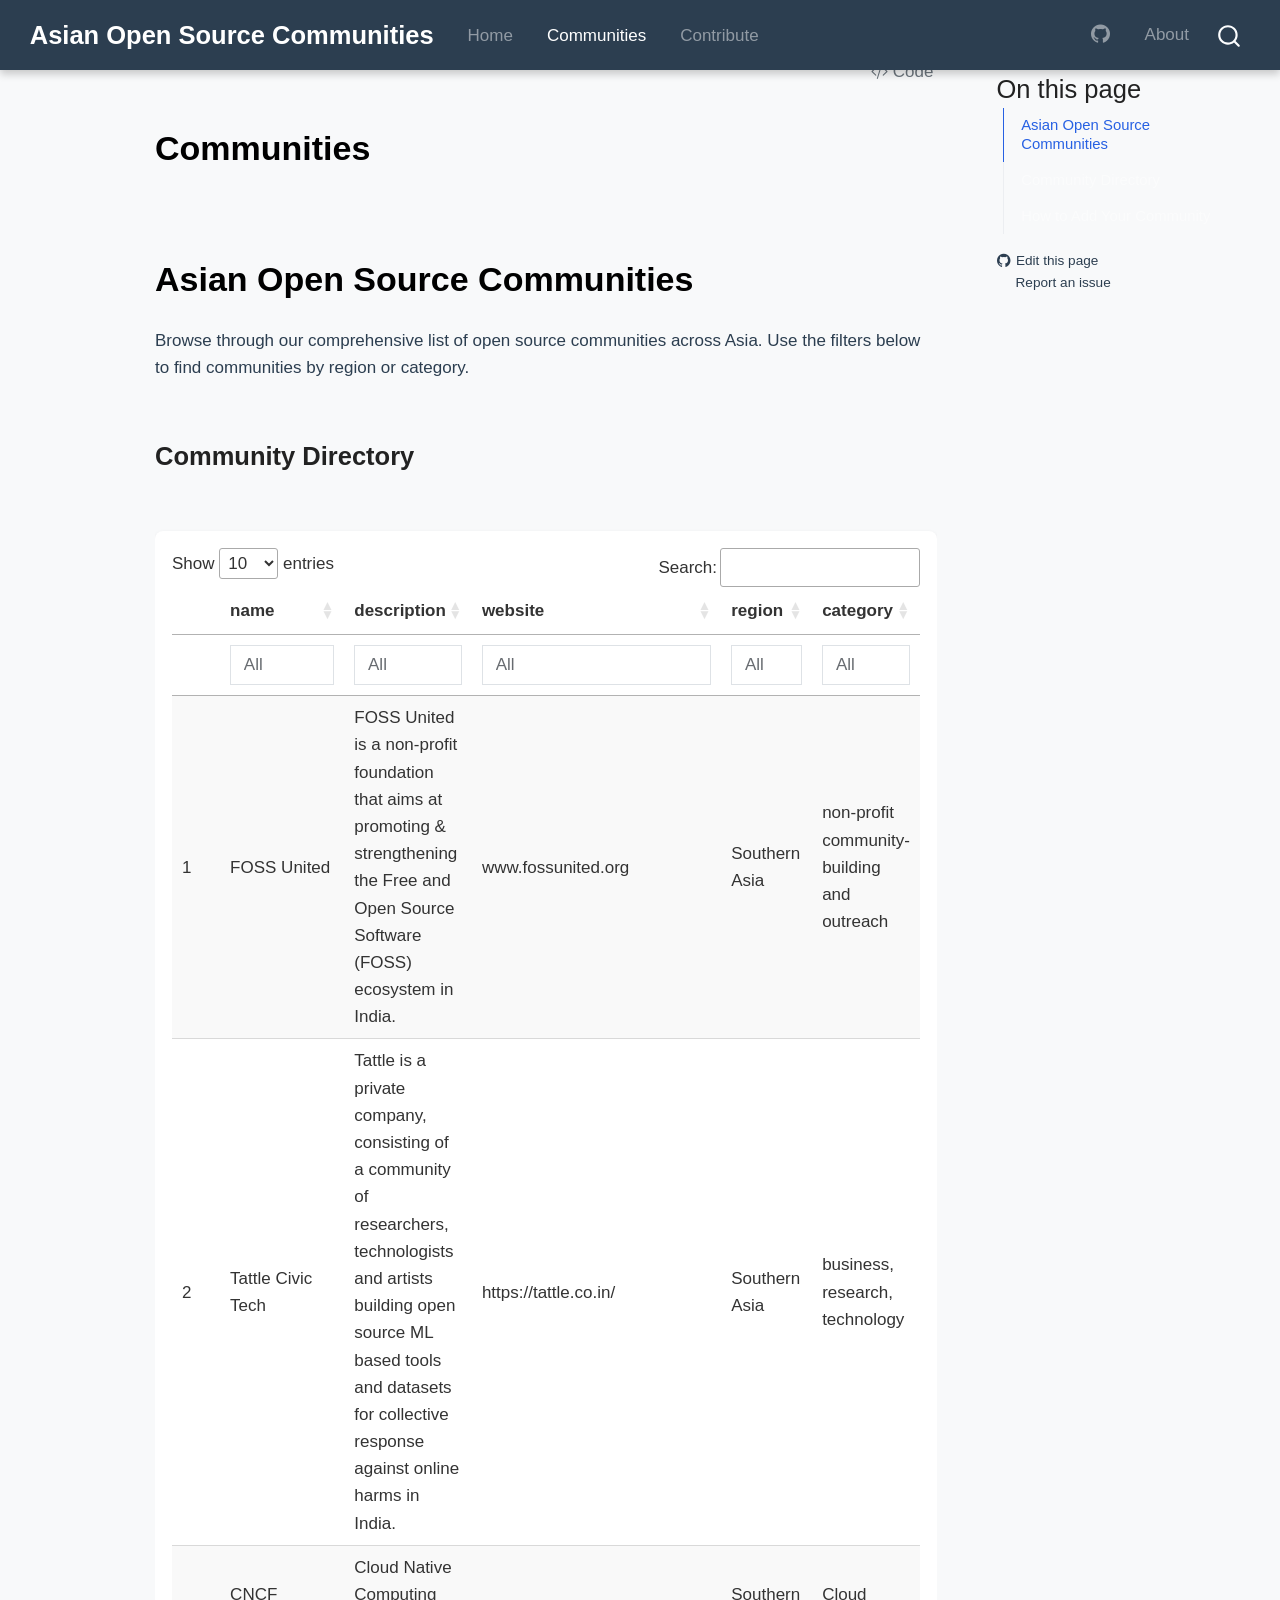
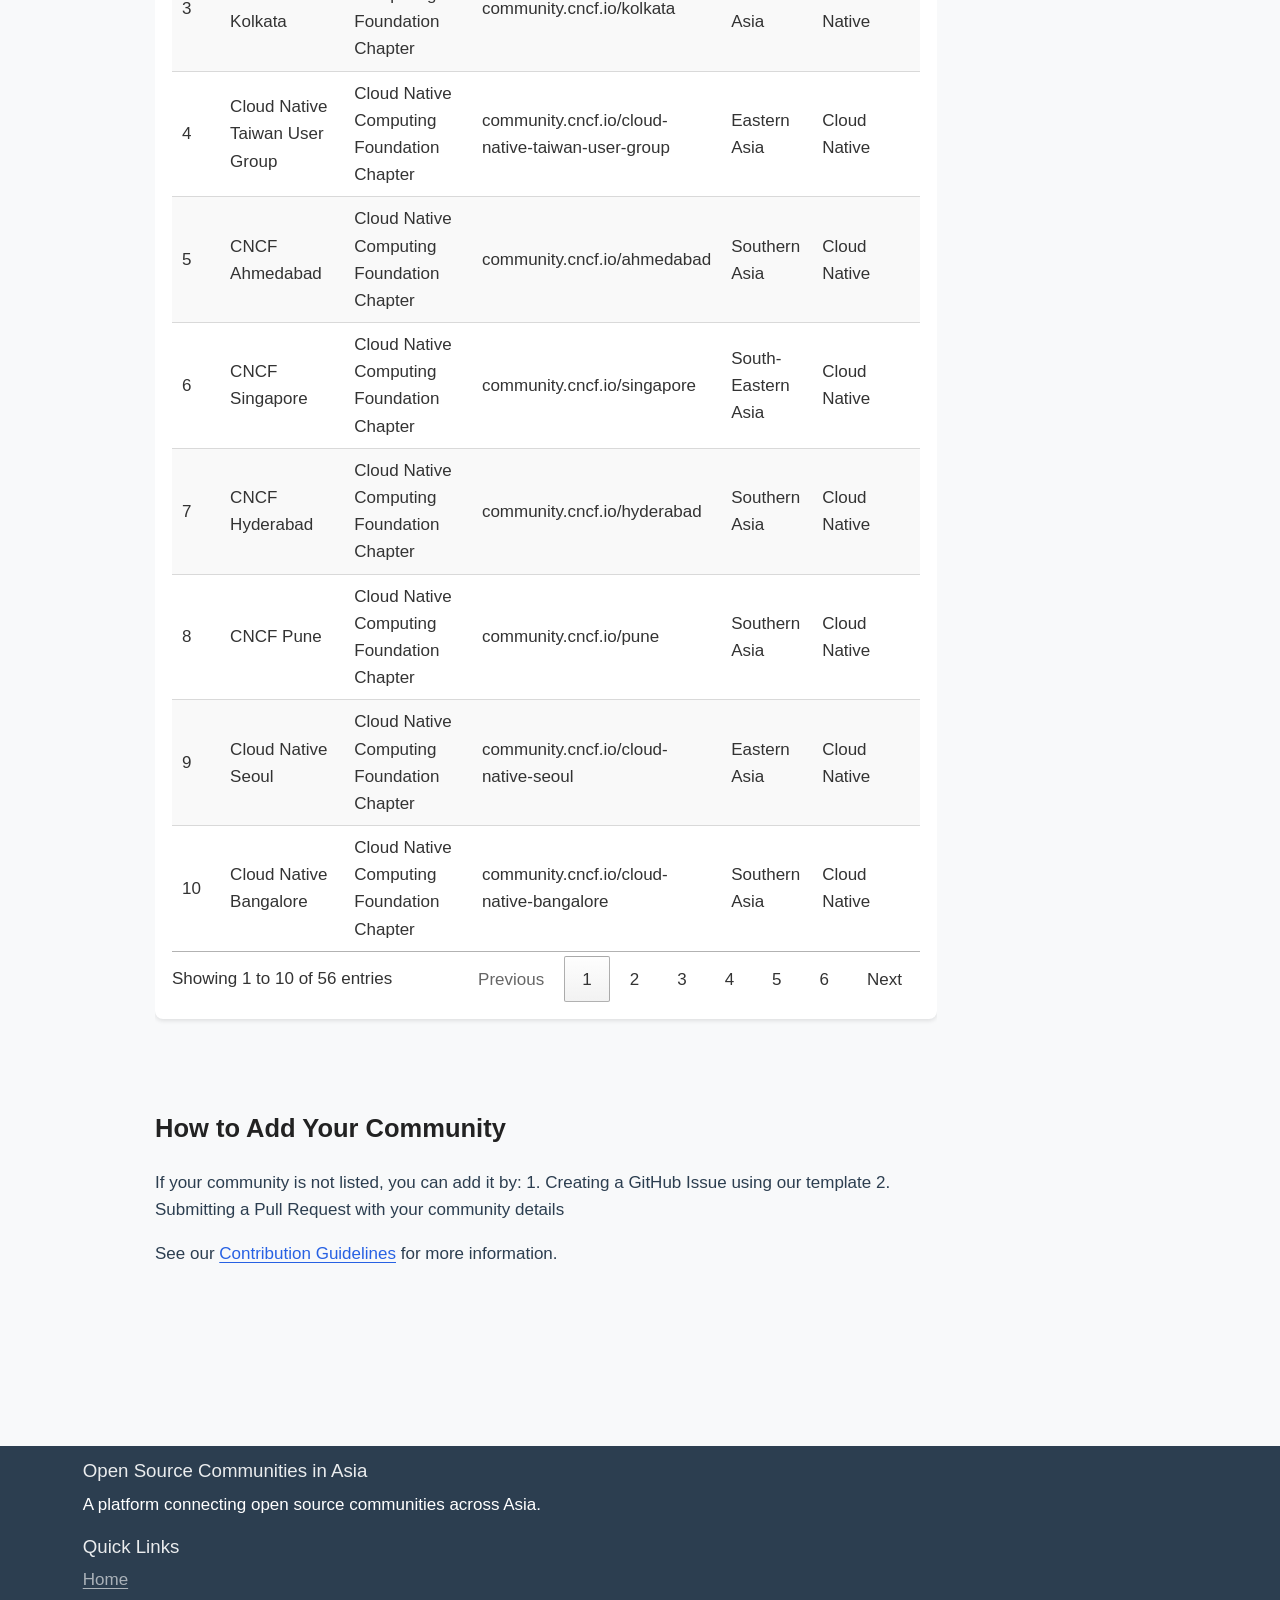
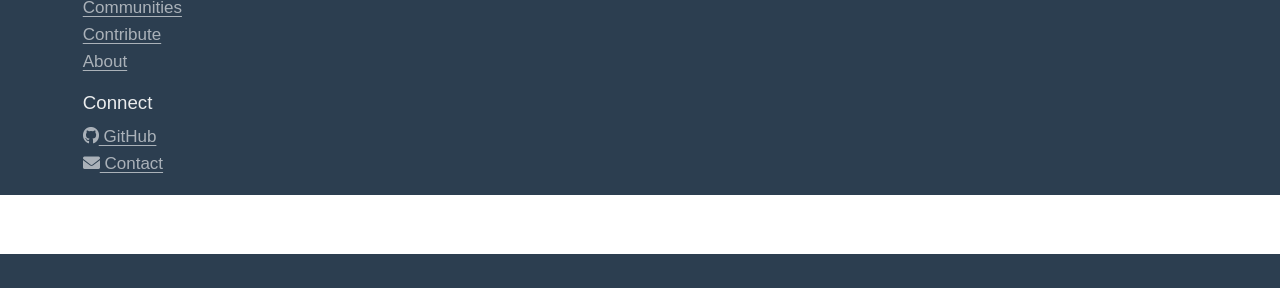
==== commit 91e394c2: "fix contribute page" ====
--- a/docs/communities/index.html
+++ b/docs/communities/index.html
@@ -163,7 +163,7 @@
 <span class="menu-text">Communities</span></a>
   </li>  
   <li class="nav-item">
-    <a class="nav-link" href="../contributing.html"> 
+    <a class="nav-link" href="../contribute.html"> 
 <span class="menu-text">Contribute</span></a>
   </li>  
 </ul>
@@ -230,8 +230,8 @@
 <h2 class="anchored" data-anchor-id="community-directory">Community Directory</h2>
 <div class="cell">
 <div class="cell-output-display">
-<div class="datatables html-widget html-fill-item" id="htmlwidget-aad11e26aefae63c62ae" style="width:100%;height:auto;"></div>
-<script type="application/json" data-for="htmlwidget-aad11e26aefae63c62ae">{"x":{"filter":"top","vertical":false,"filterHTML":"<tr>\n  <td><\/td>\n  <td data-type=\"character\" style=\"vertical-align: top;\">\n    <div class=\"form-group has-feedback\" style=\"margin-bottom: auto;\">\n      <input type=\"search\" placeholder=\"All\" class=\"form-control\" style=\"width: 100%;\"/>\n      <span class=\"glyphicon glyphicon-remove-circle form-control-feedback\"><\/span>\n    <\/div>\n  <\/td>\n  <td data-type=\"character\" style=\"vertical-align: top;\">\n    <div class=\"form-group has-feedback\" style=\"margin-bottom: auto;\">\n      <input type=\"search\" placeholder=\"All\" class=\"form-control\" style=\"width: 100%;\"/>\n      <span class=\"glyphicon glyphicon-remove-circle form-control-feedback\"><\/span>\n    <\/div>\n  <\/td>\n  <td data-type=\"character\" style=\"vertical-align: top;\">\n    <div class=\"form-group has-feedback\" style=\"margin-bottom: auto;\">\n      <input type=\"search\" placeholder=\"All\" class=\"form-control\" style=\"width: 100%;\"/>\n      <span class=\"glyphicon glyphicon-remove-circle form-control-feedback\"><\/span>\n    <\/div>\n  <\/td>\n  <td data-type=\"character\" style=\"vertical-align: top;\">\n    <div class=\"form-group has-feedback\" style=\"margin-bottom: auto;\">\n      <input type=\"search\" placeholder=\"All\" class=\"form-control\" style=\"width: 100%;\"/>\n      <span class=\"glyphicon glyphicon-remove-circle form-control-feedback\"><\/span>\n    <\/div>\n  <\/td>\n  <td data-type=\"character\" style=\"vertical-align: top;\">\n    <div class=\"form-group has-feedback\" style=\"margin-bottom: auto;\">\n      <input type=\"search\" placeholder=\"All\" class=\"form-control\" style=\"width: 100%;\"/>\n      <span class=\"glyphicon glyphicon-remove-circle form-control-feedback\"><\/span>\n    <\/div>\n  <\/td>\n<\/tr>","data":[["1","2","3","4","5","6","7","8","9","10","11","12","13","14","15","16","17","18","19","20","21","22","23","24","25","26","27","28","29","30","31","32","33","34","35","36","37","38","39","40","41","42","43","44","45","46","47","48","49","50","51","52","53","54","55","56"],["FOSS United","Tattle Civic Tech","CNCF Kolkata","Cloud Native Taiwan User Group","CNCF Ahmedabad","CNCF Singapore","CNCF Hyderabad","CNCF Pune","Cloud Native Seoul","Cloud Native Bangalore","CNCF Dubai","CNCF Kochi","Kubernetes Chaos Engineering Meetup Group","CNCF Lahore","CNCF Islamabad","CNCF Chennai","CNCF Kathmandu","CNCF Abu Dhabi","Cloud Native DaLian","Cloud Native Guangzhou","Cloud Native Gurugram","Cloud Native Indore","CNCF Jaipur","Cloud Native Coimbatore","CNCF Indonesia","Cloud Native Trivandrum","CNCF Nashik","Cloud Native Raipur","Cloud Native Noida","CNCF Chandigarh","Cloud Native Guwahati","CNCF Nagpur","Cloud Native Baku","Cloud Native Dhaka","CNCF New Delhi","CNCF Thane","Cloud Native Security India","Cloud Native Surat","Cloud Native Kerala","CNCF Madurai","CNCF Amravati","Cloud Native Vadodara","CNCF Greater Noida","Cloud Native Gandhinagar","Cloud Native Hooghly","Cloud Native Aurangabad","Cloud Native Security Pakistan","Cloud Native Dibrugarh","Cloud Native Kuala Lumpur","Cloud Native Jalandhar","Cloud Native Ho Chi Minh","Kubernetes Sri Lanka","Cloud Native Community Japan","Cloud Native Riyadh","Cloud Native Security Japan","Cloud Native Bihar"],["FOSS United is a non-profit foundation that aims at promoting &amp; strengthening the Free and Open Source Software (FOSS) ecosystem in India.","Tattle is a private company, consisting of a community of researchers, technologists and artists building open source ML based tools and datasets for collective response against online harms in India.","Cloud Native Computing Foundation Chapter","Cloud Native Computing Foundation Chapter","Cloud Native Computing Foundation Chapter","Cloud Native Computing Foundation Chapter","Cloud Native Computing Foundation Chapter","Cloud Native Computing Foundation Chapter","Cloud Native Computing Foundation Chapter","Cloud Native Computing Foundation Chapter","Cloud Native Computing Foundation Chapter","Cloud Native Computing Foundation Chapter","Cloud Native Computing Foundation Chapter","Cloud Native Computing Foundation Chapter","Cloud Native Computing Foundation Chapter","Cloud Native Computing Foundation Chapter","Cloud Native Computing Foundation Chapter","Cloud Native Computing Foundation Chapter","Cloud Native Computing Foundation Chapter","Cloud Native Computing Foundation Chapter","Cloud Native Computing Foundation Chapter","Cloud Native Computing Foundation Chapter","Cloud Native Computing Foundation Chapter","Cloud Native Computing Foundation Chapter","Cloud Native Computing Foundation Chapter","Cloud Native Computing Foundation Chapter","Cloud Native Computing Foundation Chapter","Cloud Native Computing Foundation Chapter","Cloud Native Computing Foundation Chapter","Cloud Native Computing Foundation Chapter","Cloud Native Computing Foundation Chapter","Cloud Native Computing Foundation Chapter","Cloud Native Computing Foundation Chapter","Cloud Native Computing Foundation Chapter","Cloud Native Computing Foundation Chapter","Cloud Native Computing Foundation Chapter","Cloud Native Computing Foundation Chapter","Cloud Native Computing Foundation Chapter","Cloud Native Computing Foundation Chapter","Cloud Native Computing Foundation Chapter","Cloud Native Computing Foundation Chapter","Cloud Native Computing Foundation Chapter","Cloud Native Computing Foundation Chapter","Cloud Native Computing Foundation Chapter","Cloud Native Computing Foundation Chapter","Cloud Native Computing Foundation Chapter","Cloud Native Computing Foundation Chapter","Cloud Native Computing Foundation Chapter","Cloud Native Computing Foundation Chapter","Cloud Native Computing Foundation Chapter","Cloud Native Computing Foundation Chapter","Cloud Native Computing Foundation Chapter","Cloud Native Computing Foundation Chapter","Cloud Native Computing Foundation Chapter","Cloud Native Computing Foundation Chapter","Cloud Native Computing Foundation Chapter"],["www.fossunited.org","https://tattle.co.in/","community.cncf.io/kolkata","community.cncf.io/cloud-native-taiwan-user-group","community.cncf.io/ahmedabad","community.cncf.io/singapore","community.cncf.io/hyderabad","community.cncf.io/pune","community.cncf.io/cloud-native-seoul","community.cncf.io/cloud-native-bangalore","community.cncf.io/dubai","community.cncf.io/kochi","community.cncf.io/kubernetes-chaos-engineering","community.cncf.io/lahore","community.cncf.io/islamabad","community.cncf.io/chennai","community.cncf.io/kathmandu","community.cncf.io/abu-dhabi","community.cncf.io/cloud-native-dalian","community.cncf.io/cloud-native-guangzhou","community.cncf.io/cloud-native-gurugram","community.cncf.io/cloud-native-indore","community.cncf.io/jaipur","community.cncf.io/cloud-native-coimbatore","community.cncf.io/indonesia","community.cncf.io/cloud-native-trivandrum","community.cncf.io/nashik","community.cncf.io/cloud-native-raipur","community.cncf.io/cloud-native-noida","community.cncf.io/chandigarh","community.cncf.io/cloud-native-guwahati","community.cncf.io/nagpur","community.cncf.io/cloud-native-baku","community.cncf.io/cloud-native-dhaka","community.cncf.io/new-delhi","community.cncf.io/thane","community.cncf.io/cloud-native-security-india","community.cncf.io/cloud-native-surat","community.cncf.io/cloud-native-kerala","community.cncf.io/madurai","community.cncf.io/amravati","community.cncf.io/cloud-native-vadodara","community.cncf.io/greater-noida","community.cncf.io/cloud-native-gandhinagar","community.cncf.io/cloud-native-hooghly","community.cncf.io/cloud-native-aurangabad","community.cncf.io/cloud-native-security-pakistan","community.cncf.io/cloud-native-dibrugarh","community.cncf.io/cloud-native-kuala-lumpur","community.cncf.io/cloud-native-jalandhar","community.cncf.io/cloud-native-ho-chi-minh","community.cncf.io/kubernetes-sri-lanka","community.cncf.io/cloud-native-community-japan","community.cncf.io/cloud-native-riyadh","community.cncf.io/cloud-native-security-japan","community.cncf.io/cloud-native-bihar"],["Southern Asia","Southern Asia","Southern Asia","Eastern Asia","Southern Asia","South-Eastern Asia","Southern Asia","Southern Asia","Eastern Asia","Southern Asia","Western Asia","Southern Asia","Southern Asia","Southern Asia","Southern Asia","Southern Asia","Southern Asia","Western Asia","Eastern Asia","Eastern Asia","Southern Asia","Southern Asia","Southern Asia","Southern Asia","South-Eastern Asia","Southern Asia","Southern Asia","Southern Asia","Southern Asia","Southern Asia","Southern Asia","Southern Asia","Western Asia","Southern Asia","Southern Asia","Southern Asia","Southern Asia","Southern Asia","Southern Asia","Southern Asia","Southern Asia","Southern Asia","Southern Asia","Southern Asia","Southern Asia","Southern Asia","Southern Asia","Southern Asia","South-Eastern Asia","Southern Asia","South-Eastern Asia","Southern Asia","Eastern Asia","Western Asia","Eastern Asia","Southern Asia"],["non-profit community-building and outreach","business, research, technology","Cloud Native","Cloud Native","Cloud Native","Cloud Native","Cloud Native","Cloud Native","Cloud Native","Cloud Native","Cloud Native","Cloud Native","Cloud Native,Chaos Engineering","Cloud Native","Cloud Native","Cloud Native","Cloud Native","Cloud Native","Cloud Native","Cloud Native","Cloud Native","Cloud Native","Cloud Native","Cloud Native","Cloud Native","Cloud Native","Cloud Native","Cloud Native","Cloud Native","Cloud Native","Cloud Native","Cloud Native","Cloud Native","Cloud Native","Cloud Native","Cloud Native","Cloud Native,Security","Cloud Native","Cloud Native","Cloud Native","Cloud Native","Cloud Native","Cloud Native","Cloud Native","Cloud Native","Cloud Native","Cloud Native,Security","Cloud Native","Cloud Native","Cloud Native","Cloud Native","Cloud Native","Cloud Native","Cloud Native","Cloud Native,Security","Cloud Native"]],"container":"<table class=\"display\">\n  <thead>\n    <tr>\n      <th> <\/th>\n      <th>name<\/th>\n      <th>description<\/th>\n      <th>website<\/th>\n      <th>region<\/th>\n      <th>category<\/th>\n    <\/tr>\n  <\/thead>\n<\/table>","options":{"pageLength":10,"autoWidth":false,"scrollX":false,"columnDefs":[{"width":"20%","targets":0},{"width":"35%","targets":1},{"width":"15%","targets":2},{"width":"15%","targets":3},{"width":"15%","targets":4},{"orderable":false,"targets":0},{"name":" ","targets":0},{"name":"name","targets":1},{"name":"description","targets":2},{"name":"website","targets":3},{"name":"region","targets":4},{"name":"category","targets":5}],"order":[],"orderClasses":false,"orderCellsTop":true}},"evals":[],"jsHooks":[]}</script>
+<div class="datatables html-widget html-fill-item" id="htmlwidget-76d638aeef2d5f0e1e86" style="width:100%;height:auto;"></div>
+<script type="application/json" data-for="htmlwidget-76d638aeef2d5f0e1e86">{"x":{"filter":"top","vertical":false,"filterHTML":"<tr>\n  <td><\/td>\n  <td data-type=\"character\" style=\"vertical-align: top;\">\n    <div class=\"form-group has-feedback\" style=\"margin-bottom: auto;\">\n      <input type=\"search\" placeholder=\"All\" class=\"form-control\" style=\"width: 100%;\"/>\n      <span class=\"glyphicon glyphicon-remove-circle form-control-feedback\"><\/span>\n    <\/div>\n  <\/td>\n  <td data-type=\"character\" style=\"vertical-align: top;\">\n    <div class=\"form-group has-feedback\" style=\"margin-bottom: auto;\">\n      <input type=\"search\" placeholder=\"All\" class=\"form-control\" style=\"width: 100%;\"/>\n      <span class=\"glyphicon glyphicon-remove-circle form-control-feedback\"><\/span>\n    <\/div>\n  <\/td>\n  <td data-type=\"character\" style=\"vertical-align: top;\">\n    <div class=\"form-group has-feedback\" style=\"margin-bottom: auto;\">\n      <input type=\"search\" placeholder=\"All\" class=\"form-control\" style=\"width: 100%;\"/>\n      <span class=\"glyphicon glyphicon-remove-circle form-control-feedback\"><\/span>\n    <\/div>\n  <\/td>\n  <td data-type=\"character\" style=\"vertical-align: top;\">\n    <div class=\"form-group has-feedback\" style=\"margin-bottom: auto;\">\n      <input type=\"search\" placeholder=\"All\" class=\"form-control\" style=\"width: 100%;\"/>\n      <span class=\"glyphicon glyphicon-remove-circle form-control-feedback\"><\/span>\n    <\/div>\n  <\/td>\n  <td data-type=\"character\" style=\"vertical-align: top;\">\n    <div class=\"form-group has-feedback\" style=\"margin-bottom: auto;\">\n      <input type=\"search\" placeholder=\"All\" class=\"form-control\" style=\"width: 100%;\"/>\n      <span class=\"glyphicon glyphicon-remove-circle form-control-feedback\"><\/span>\n    <\/div>\n  <\/td>\n<\/tr>","data":[["1","2","3","4","5","6","7","8","9","10","11","12","13","14","15","16","17","18","19","20","21","22","23","24","25","26","27","28","29","30","31","32","33","34","35","36","37","38","39","40","41","42","43","44","45","46","47","48","49","50","51","52","53","54","55","56"],["FOSS United","Tattle Civic Tech","CNCF Kolkata","Cloud Native Taiwan User Group","CNCF Ahmedabad","CNCF Singapore","CNCF Hyderabad","CNCF Pune","Cloud Native Seoul","Cloud Native Bangalore","CNCF Dubai","CNCF Kochi","Kubernetes Chaos Engineering Meetup Group","CNCF Lahore","CNCF Islamabad","CNCF Chennai","CNCF Kathmandu","CNCF Abu Dhabi","Cloud Native DaLian","Cloud Native Guangzhou","Cloud Native Gurugram","Cloud Native Indore","CNCF Jaipur","Cloud Native Coimbatore","CNCF Indonesia","Cloud Native Trivandrum","CNCF Nashik","Cloud Native Raipur","Cloud Native Noida","CNCF Chandigarh","Cloud Native Guwahati","CNCF Nagpur","Cloud Native Baku","Cloud Native Dhaka","CNCF New Delhi","CNCF Thane","Cloud Native Security India","Cloud Native Surat","Cloud Native Kerala","CNCF Madurai","CNCF Amravati","Cloud Native Vadodara","CNCF Greater Noida","Cloud Native Gandhinagar","Cloud Native Hooghly","Cloud Native Aurangabad","Cloud Native Security Pakistan","Cloud Native Dibrugarh","Cloud Native Kuala Lumpur","Cloud Native Jalandhar","Cloud Native Ho Chi Minh","Kubernetes Sri Lanka","Cloud Native Community Japan","Cloud Native Riyadh","Cloud Native Security Japan","Cloud Native Bihar"],["FOSS United is a non-profit foundation that aims at promoting &amp; strengthening the Free and Open Source Software (FOSS) ecosystem in India.","Tattle is a private company, consisting of a community of researchers, technologists and artists building open source ML based tools and datasets for collective response against online harms in India.","Cloud Native Computing Foundation Chapter","Cloud Native Computing Foundation Chapter","Cloud Native Computing Foundation Chapter","Cloud Native Computing Foundation Chapter","Cloud Native Computing Foundation Chapter","Cloud Native Computing Foundation Chapter","Cloud Native Computing Foundation Chapter","Cloud Native Computing Foundation Chapter","Cloud Native Computing Foundation Chapter","Cloud Native Computing Foundation Chapter","Cloud Native Computing Foundation Chapter","Cloud Native Computing Foundation Chapter","Cloud Native Computing Foundation Chapter","Cloud Native Computing Foundation Chapter","Cloud Native Computing Foundation Chapter","Cloud Native Computing Foundation Chapter","Cloud Native Computing Foundation Chapter","Cloud Native Computing Foundation Chapter","Cloud Native Computing Foundation Chapter","Cloud Native Computing Foundation Chapter","Cloud Native Computing Foundation Chapter","Cloud Native Computing Foundation Chapter","Cloud Native Computing Foundation Chapter","Cloud Native Computing Foundation Chapter","Cloud Native Computing Foundation Chapter","Cloud Native Computing Foundation Chapter","Cloud Native Computing Foundation Chapter","Cloud Native Computing Foundation Chapter","Cloud Native Computing Foundation Chapter","Cloud Native Computing Foundation Chapter","Cloud Native Computing Foundation Chapter","Cloud Native Computing Foundation Chapter","Cloud Native Computing Foundation Chapter","Cloud Native Computing Foundation Chapter","Cloud Native Computing Foundation Chapter","Cloud Native Computing Foundation Chapter","Cloud Native Computing Foundation Chapter","Cloud Native Computing Foundation Chapter","Cloud Native Computing Foundation Chapter","Cloud Native Computing Foundation Chapter","Cloud Native Computing Foundation Chapter","Cloud Native Computing Foundation Chapter","Cloud Native Computing Foundation Chapter","Cloud Native Computing Foundation Chapter","Cloud Native Computing Foundation Chapter","Cloud Native Computing Foundation Chapter","Cloud Native Computing Foundation Chapter","Cloud Native Computing Foundation Chapter","Cloud Native Computing Foundation Chapter","Cloud Native Computing Foundation Chapter","Cloud Native Computing Foundation Chapter","Cloud Native Computing Foundation Chapter","Cloud Native Computing Foundation Chapter","Cloud Native Computing Foundation Chapter"],["www.fossunited.org","https://tattle.co.in/","community.cncf.io/kolkata","community.cncf.io/cloud-native-taiwan-user-group","community.cncf.io/ahmedabad","community.cncf.io/singapore","community.cncf.io/hyderabad","community.cncf.io/pune","community.cncf.io/cloud-native-seoul","community.cncf.io/cloud-native-bangalore","community.cncf.io/dubai","community.cncf.io/kochi","community.cncf.io/kubernetes-chaos-engineering","community.cncf.io/lahore","community.cncf.io/islamabad","community.cncf.io/chennai","community.cncf.io/kathmandu","community.cncf.io/abu-dhabi","community.cncf.io/cloud-native-dalian","community.cncf.io/cloud-native-guangzhou","community.cncf.io/cloud-native-gurugram","community.cncf.io/cloud-native-indore","community.cncf.io/jaipur","community.cncf.io/cloud-native-coimbatore","community.cncf.io/indonesia","community.cncf.io/cloud-native-trivandrum","community.cncf.io/nashik","community.cncf.io/cloud-native-raipur","community.cncf.io/cloud-native-noida","community.cncf.io/chandigarh","community.cncf.io/cloud-native-guwahati","community.cncf.io/nagpur","community.cncf.io/cloud-native-baku","community.cncf.io/cloud-native-dhaka","community.cncf.io/new-delhi","community.cncf.io/thane","community.cncf.io/cloud-native-security-india","community.cncf.io/cloud-native-surat","community.cncf.io/cloud-native-kerala","community.cncf.io/madurai","community.cncf.io/amravati","community.cncf.io/cloud-native-vadodara","community.cncf.io/greater-noida","community.cncf.io/cloud-native-gandhinagar","community.cncf.io/cloud-native-hooghly","community.cncf.io/cloud-native-aurangabad","community.cncf.io/cloud-native-security-pakistan","community.cncf.io/cloud-native-dibrugarh","community.cncf.io/cloud-native-kuala-lumpur","community.cncf.io/cloud-native-jalandhar","community.cncf.io/cloud-native-ho-chi-minh","community.cncf.io/kubernetes-sri-lanka","community.cncf.io/cloud-native-community-japan","community.cncf.io/cloud-native-riyadh","community.cncf.io/cloud-native-security-japan","community.cncf.io/cloud-native-bihar"],["Southern Asia","Southern Asia","Southern Asia","Eastern Asia","Southern Asia","South-Eastern Asia","Southern Asia","Southern Asia","Eastern Asia","Southern Asia","Western Asia","Southern Asia","Southern Asia","Southern Asia","Southern Asia","Southern Asia","Southern Asia","Western Asia","Eastern Asia","Eastern Asia","Southern Asia","Southern Asia","Southern Asia","Southern Asia","South-Eastern Asia","Southern Asia","Southern Asia","Southern Asia","Southern Asia","Southern Asia","Southern Asia","Southern Asia","Western Asia","Southern Asia","Southern Asia","Southern Asia","Southern Asia","Southern Asia","Southern Asia","Southern Asia","Southern Asia","Southern Asia","Southern Asia","Southern Asia","Southern Asia","Southern Asia","Southern Asia","Southern Asia","South-Eastern Asia","Southern Asia","South-Eastern Asia","Southern Asia","Eastern Asia","Western Asia","Eastern Asia","Southern Asia"],["non-profit community-building and outreach","business, research, technology","Cloud Native","Cloud Native","Cloud Native","Cloud Native","Cloud Native","Cloud Native","Cloud Native","Cloud Native","Cloud Native","Cloud Native","Cloud Native,Chaos Engineering","Cloud Native","Cloud Native","Cloud Native","Cloud Native","Cloud Native","Cloud Native","Cloud Native","Cloud Native","Cloud Native","Cloud Native","Cloud Native","Cloud Native","Cloud Native","Cloud Native","Cloud Native","Cloud Native","Cloud Native","Cloud Native","Cloud Native","Cloud Native","Cloud Native","Cloud Native","Cloud Native","Cloud Native,Security","Cloud Native","Cloud Native","Cloud Native","Cloud Native","Cloud Native","Cloud Native","Cloud Native","Cloud Native","Cloud Native","Cloud Native,Security","Cloud Native","Cloud Native","Cloud Native","Cloud Native","Cloud Native","Cloud Native","Cloud Native","Cloud Native,Security","Cloud Native"]],"container":"<table class=\"display\">\n  <thead>\n    <tr>\n      <th> <\/th>\n      <th>name<\/th>\n      <th>description<\/th>\n      <th>website<\/th>\n      <th>region<\/th>\n      <th>category<\/th>\n    <\/tr>\n  <\/thead>\n<\/table>","options":{"pageLength":10,"autoWidth":false,"scrollX":false,"columnDefs":[{"width":"20%","targets":0},{"width":"35%","targets":1},{"width":"15%","targets":2},{"width":"15%","targets":3},{"width":"15%","targets":4},{"orderable":false,"targets":0},{"name":" ","targets":0},{"name":"name","targets":1},{"name":"description","targets":2},{"name":"website","targets":3},{"name":"region","targets":4},{"name":"category","targets":5}],"order":[],"orderClasses":false,"orderCellsTop":true}},"evals":[],"jsHooks":[]}</script>
 </div>
 </div>
 </section>
@@ -255,7 +255,7 @@
 
       <div class="col-md-4">
 
-        <h5>Asian Open Source Communities</h5>
+        <h5>Open Source Communities in Asia</h5>
 
         <p>A platform connecting open source communities across Asia.</p>
 
@@ -271,7 +271,7 @@
 
           <li><a href="./communities/">Communities</a></li>
 
-          <li><a href="./CONTRIBUTING.html">Contribute</a></li>
+          <li><a href="./contribute.html">Contribute</a></li>
 
           <li><a href="./about.html">About</a></li>
 
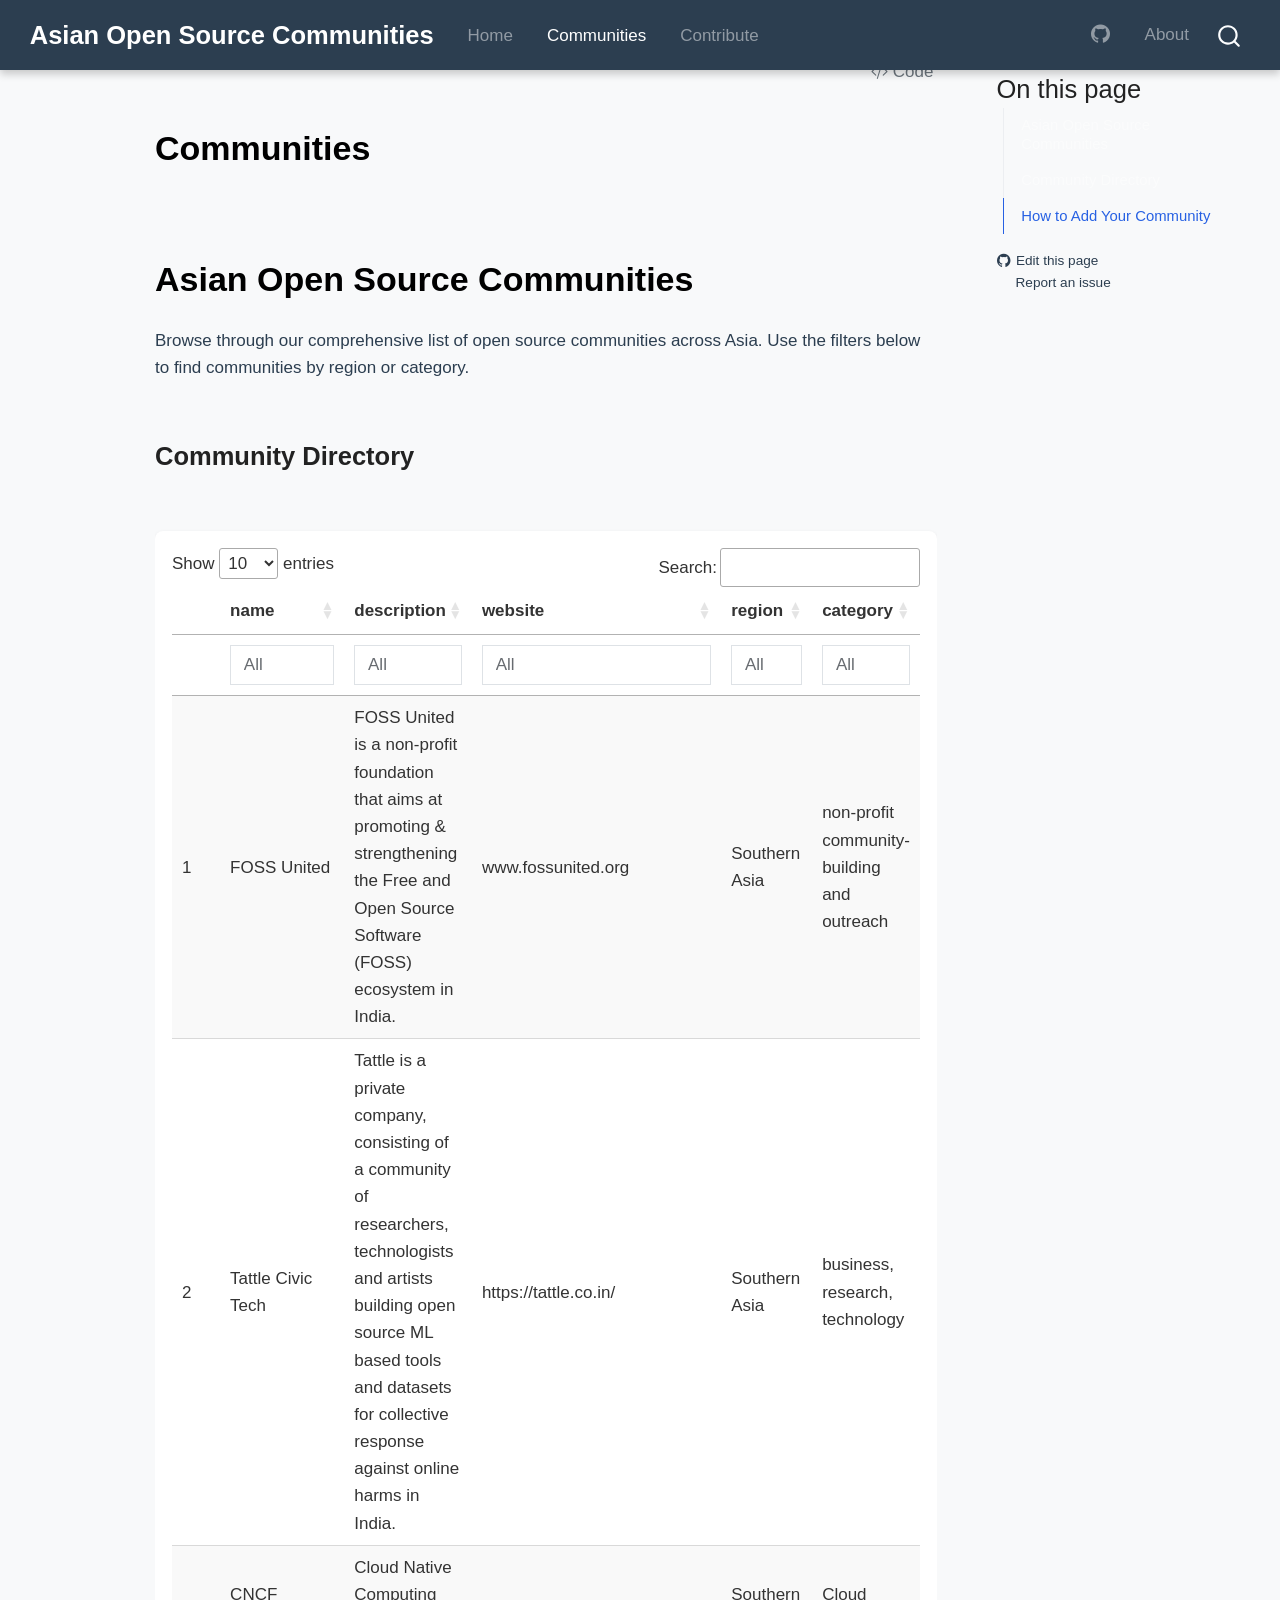
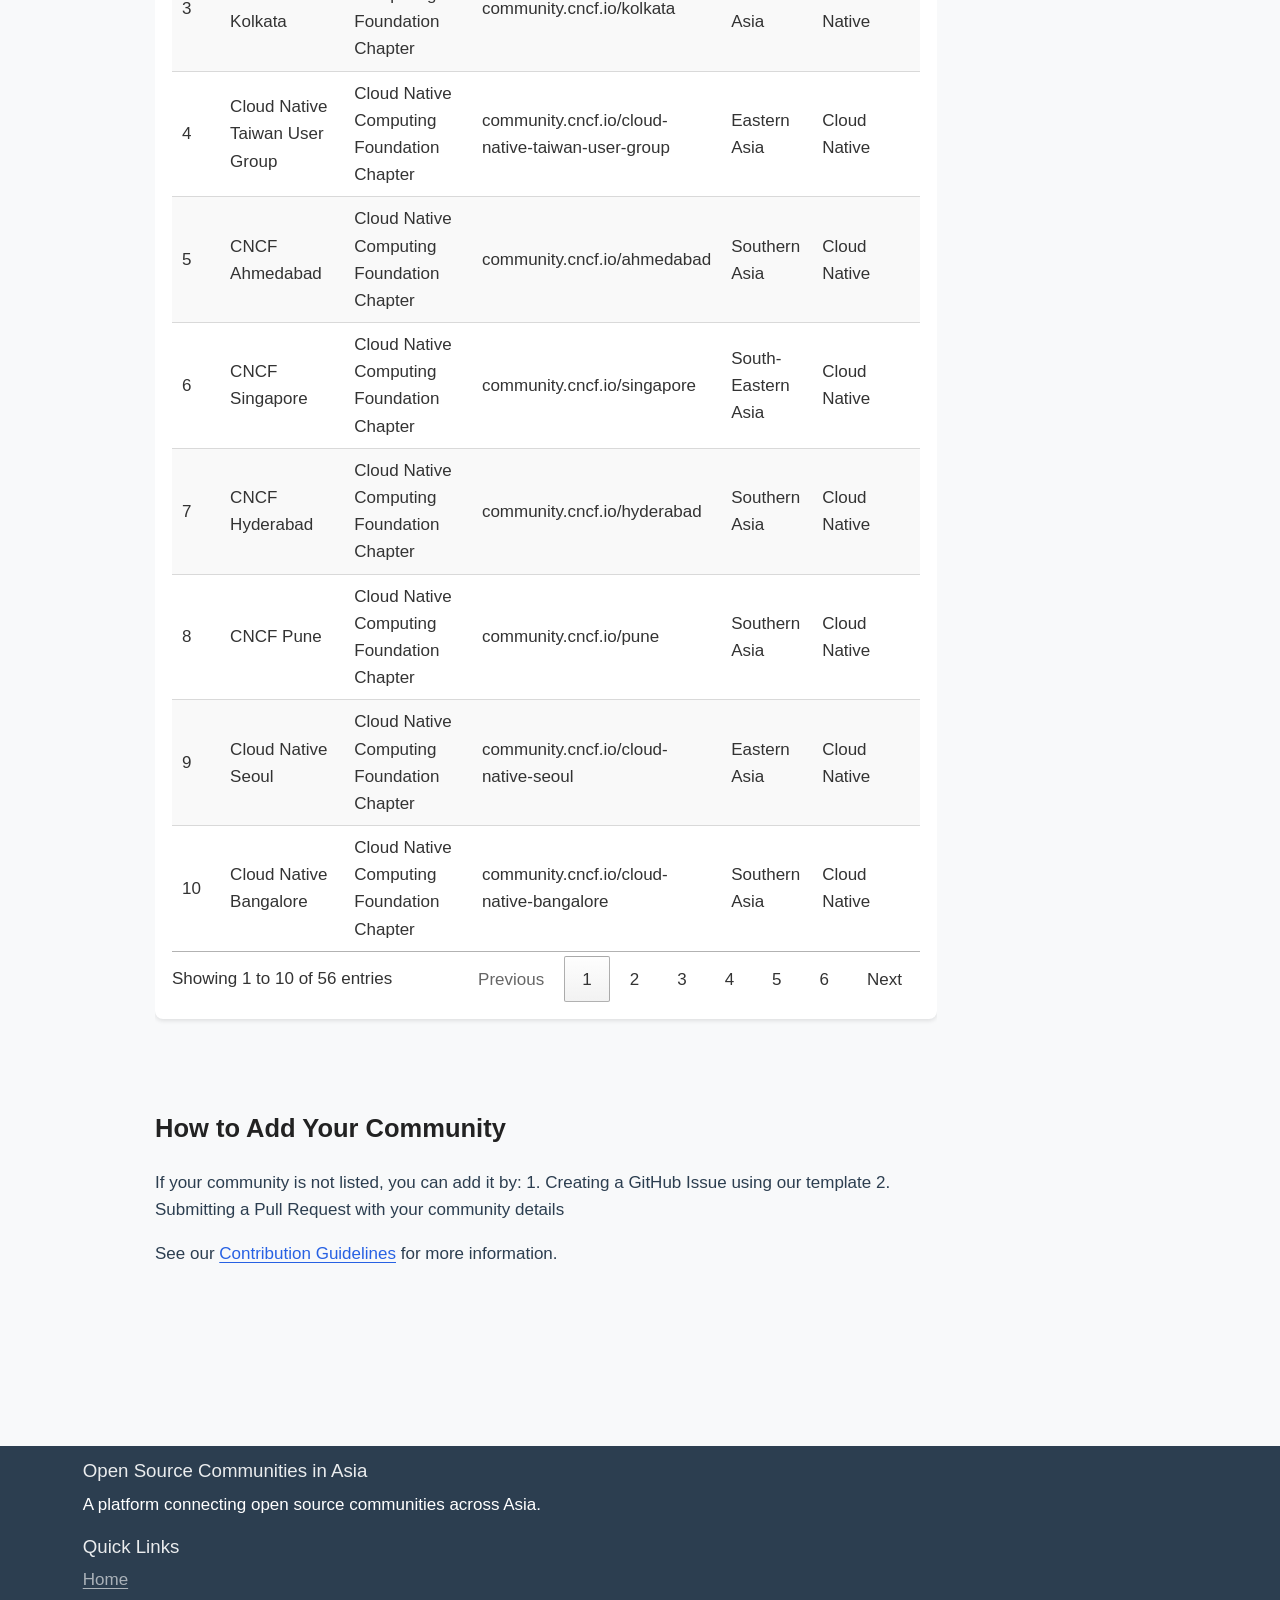
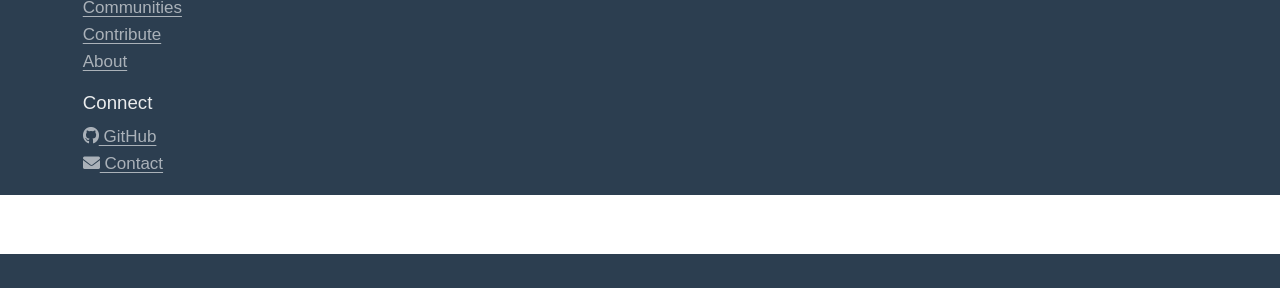
==== commit 68b7a272: "fixed link" ====
--- a/docs/communities/index.html
+++ b/docs/communities/index.html
@@ -230,15 +230,15 @@
 <h2 class="anchored" data-anchor-id="community-directory">Community Directory</h2>
 <div class="cell">
 <div class="cell-output-display">
-<div class="datatables html-widget html-fill-item" id="htmlwidget-76d638aeef2d5f0e1e86" style="width:100%;height:auto;"></div>
-<script type="application/json" data-for="htmlwidget-76d638aeef2d5f0e1e86">{"x":{"filter":"top","vertical":false,"filterHTML":"<tr>\n  <td><\/td>\n  <td data-type=\"character\" style=\"vertical-align: top;\">\n    <div class=\"form-group has-feedback\" style=\"margin-bottom: auto;\">\n      <input type=\"search\" placeholder=\"All\" class=\"form-control\" style=\"width: 100%;\"/>\n      <span class=\"glyphicon glyphicon-remove-circle form-control-feedback\"><\/span>\n    <\/div>\n  <\/td>\n  <td data-type=\"character\" style=\"vertical-align: top;\">\n    <div class=\"form-group has-feedback\" style=\"margin-bottom: auto;\">\n      <input type=\"search\" placeholder=\"All\" class=\"form-control\" style=\"width: 100%;\"/>\n      <span class=\"glyphicon glyphicon-remove-circle form-control-feedback\"><\/span>\n    <\/div>\n  <\/td>\n  <td data-type=\"character\" style=\"vertical-align: top;\">\n    <div class=\"form-group has-feedback\" style=\"margin-bottom: auto;\">\n      <input type=\"search\" placeholder=\"All\" class=\"form-control\" style=\"width: 100%;\"/>\n      <span class=\"glyphicon glyphicon-remove-circle form-control-feedback\"><\/span>\n    <\/div>\n  <\/td>\n  <td data-type=\"character\" style=\"vertical-align: top;\">\n    <div class=\"form-group has-feedback\" style=\"margin-bottom: auto;\">\n      <input type=\"search\" placeholder=\"All\" class=\"form-control\" style=\"width: 100%;\"/>\n      <span class=\"glyphicon glyphicon-remove-circle form-control-feedback\"><\/span>\n    <\/div>\n  <\/td>\n  <td data-type=\"character\" style=\"vertical-align: top;\">\n    <div class=\"form-group has-feedback\" style=\"margin-bottom: auto;\">\n      <input type=\"search\" placeholder=\"All\" class=\"form-control\" style=\"width: 100%;\"/>\n      <span class=\"glyphicon glyphicon-remove-circle form-control-feedback\"><\/span>\n    <\/div>\n  <\/td>\n<\/tr>","data":[["1","2","3","4","5","6","7","8","9","10","11","12","13","14","15","16","17","18","19","20","21","22","23","24","25","26","27","28","29","30","31","32","33","34","35","36","37","38","39","40","41","42","43","44","45","46","47","48","49","50","51","52","53","54","55","56"],["FOSS United","Tattle Civic Tech","CNCF Kolkata","Cloud Native Taiwan User Group","CNCF Ahmedabad","CNCF Singapore","CNCF Hyderabad","CNCF Pune","Cloud Native Seoul","Cloud Native Bangalore","CNCF Dubai","CNCF Kochi","Kubernetes Chaos Engineering Meetup Group","CNCF Lahore","CNCF Islamabad","CNCF Chennai","CNCF Kathmandu","CNCF Abu Dhabi","Cloud Native DaLian","Cloud Native Guangzhou","Cloud Native Gurugram","Cloud Native Indore","CNCF Jaipur","Cloud Native Coimbatore","CNCF Indonesia","Cloud Native Trivandrum","CNCF Nashik","Cloud Native Raipur","Cloud Native Noida","CNCF Chandigarh","Cloud Native Guwahati","CNCF Nagpur","Cloud Native Baku","Cloud Native Dhaka","CNCF New Delhi","CNCF Thane","Cloud Native Security India","Cloud Native Surat","Cloud Native Kerala","CNCF Madurai","CNCF Amravati","Cloud Native Vadodara","CNCF Greater Noida","Cloud Native Gandhinagar","Cloud Native Hooghly","Cloud Native Aurangabad","Cloud Native Security Pakistan","Cloud Native Dibrugarh","Cloud Native Kuala Lumpur","Cloud Native Jalandhar","Cloud Native Ho Chi Minh","Kubernetes Sri Lanka","Cloud Native Community Japan","Cloud Native Riyadh","Cloud Native Security Japan","Cloud Native Bihar"],["FOSS United is a non-profit foundation that aims at promoting &amp; strengthening the Free and Open Source Software (FOSS) ecosystem in India.","Tattle is a private company, consisting of a community of researchers, technologists and artists building open source ML based tools and datasets for collective response against online harms in India.","Cloud Native Computing Foundation Chapter","Cloud Native Computing Foundation Chapter","Cloud Native Computing Foundation Chapter","Cloud Native Computing Foundation Chapter","Cloud Native Computing Foundation Chapter","Cloud Native Computing Foundation Chapter","Cloud Native Computing Foundation Chapter","Cloud Native Computing Foundation Chapter","Cloud Native Computing Foundation Chapter","Cloud Native Computing Foundation Chapter","Cloud Native Computing Foundation Chapter","Cloud Native Computing Foundation Chapter","Cloud Native Computing Foundation Chapter","Cloud Native Computing Foundation Chapter","Cloud Native Computing Foundation Chapter","Cloud Native Computing Foundation Chapter","Cloud Native Computing Foundation Chapter","Cloud Native Computing Foundation Chapter","Cloud Native Computing Foundation Chapter","Cloud Native Computing Foundation Chapter","Cloud Native Computing Foundation Chapter","Cloud Native Computing Foundation Chapter","Cloud Native Computing Foundation Chapter","Cloud Native Computing Foundation Chapter","Cloud Native Computing Foundation Chapter","Cloud Native Computing Foundation Chapter","Cloud Native Computing Foundation Chapter","Cloud Native Computing Foundation Chapter","Cloud Native Computing Foundation Chapter","Cloud Native Computing Foundation Chapter","Cloud Native Computing Foundation Chapter","Cloud Native Computing Foundation Chapter","Cloud Native Computing Foundation Chapter","Cloud Native Computing Foundation Chapter","Cloud Native Computing Foundation Chapter","Cloud Native Computing Foundation Chapter","Cloud Native Computing Foundation Chapter","Cloud Native Computing Foundation Chapter","Cloud Native Computing Foundation Chapter","Cloud Native Computing Foundation Chapter","Cloud Native Computing Foundation Chapter","Cloud Native Computing Foundation Chapter","Cloud Native Computing Foundation Chapter","Cloud Native Computing Foundation Chapter","Cloud Native Computing Foundation Chapter","Cloud Native Computing Foundation Chapter","Cloud Native Computing Foundation Chapter","Cloud Native Computing Foundation Chapter","Cloud Native Computing Foundation Chapter","Cloud Native Computing Foundation Chapter","Cloud Native Computing Foundation Chapter","Cloud Native Computing Foundation Chapter","Cloud Native Computing Foundation Chapter","Cloud Native Computing Foundation Chapter"],["www.fossunited.org","https://tattle.co.in/","community.cncf.io/kolkata","community.cncf.io/cloud-native-taiwan-user-group","community.cncf.io/ahmedabad","community.cncf.io/singapore","community.cncf.io/hyderabad","community.cncf.io/pune","community.cncf.io/cloud-native-seoul","community.cncf.io/cloud-native-bangalore","community.cncf.io/dubai","community.cncf.io/kochi","community.cncf.io/kubernetes-chaos-engineering","community.cncf.io/lahore","community.cncf.io/islamabad","community.cncf.io/chennai","community.cncf.io/kathmandu","community.cncf.io/abu-dhabi","community.cncf.io/cloud-native-dalian","community.cncf.io/cloud-native-guangzhou","community.cncf.io/cloud-native-gurugram","community.cncf.io/cloud-native-indore","community.cncf.io/jaipur","community.cncf.io/cloud-native-coimbatore","community.cncf.io/indonesia","community.cncf.io/cloud-native-trivandrum","community.cncf.io/nashik","community.cncf.io/cloud-native-raipur","community.cncf.io/cloud-native-noida","community.cncf.io/chandigarh","community.cncf.io/cloud-native-guwahati","community.cncf.io/nagpur","community.cncf.io/cloud-native-baku","community.cncf.io/cloud-native-dhaka","community.cncf.io/new-delhi","community.cncf.io/thane","community.cncf.io/cloud-native-security-india","community.cncf.io/cloud-native-surat","community.cncf.io/cloud-native-kerala","community.cncf.io/madurai","community.cncf.io/amravati","community.cncf.io/cloud-native-vadodara","community.cncf.io/greater-noida","community.cncf.io/cloud-native-gandhinagar","community.cncf.io/cloud-native-hooghly","community.cncf.io/cloud-native-aurangabad","community.cncf.io/cloud-native-security-pakistan","community.cncf.io/cloud-native-dibrugarh","community.cncf.io/cloud-native-kuala-lumpur","community.cncf.io/cloud-native-jalandhar","community.cncf.io/cloud-native-ho-chi-minh","community.cncf.io/kubernetes-sri-lanka","community.cncf.io/cloud-native-community-japan","community.cncf.io/cloud-native-riyadh","community.cncf.io/cloud-native-security-japan","community.cncf.io/cloud-native-bihar"],["Southern Asia","Southern Asia","Southern Asia","Eastern Asia","Southern Asia","South-Eastern Asia","Southern Asia","Southern Asia","Eastern Asia","Southern Asia","Western Asia","Southern Asia","Southern Asia","Southern Asia","Southern Asia","Southern Asia","Southern Asia","Western Asia","Eastern Asia","Eastern Asia","Southern Asia","Southern Asia","Southern Asia","Southern Asia","South-Eastern Asia","Southern Asia","Southern Asia","Southern Asia","Southern Asia","Southern Asia","Southern Asia","Southern Asia","Western Asia","Southern Asia","Southern Asia","Southern Asia","Southern Asia","Southern Asia","Southern Asia","Southern Asia","Southern Asia","Southern Asia","Southern Asia","Southern Asia","Southern Asia","Southern Asia","Southern Asia","Southern Asia","South-Eastern Asia","Southern Asia","South-Eastern Asia","Southern Asia","Eastern Asia","Western Asia","Eastern Asia","Southern Asia"],["non-profit community-building and outreach","business, research, technology","Cloud Native","Cloud Native","Cloud Native","Cloud Native","Cloud Native","Cloud Native","Cloud Native","Cloud Native","Cloud Native","Cloud Native","Cloud Native,Chaos Engineering","Cloud Native","Cloud Native","Cloud Native","Cloud Native","Cloud Native","Cloud Native","Cloud Native","Cloud Native","Cloud Native","Cloud Native","Cloud Native","Cloud Native","Cloud Native","Cloud Native","Cloud Native","Cloud Native","Cloud Native","Cloud Native","Cloud Native","Cloud Native","Cloud Native","Cloud Native","Cloud Native","Cloud Native,Security","Cloud Native","Cloud Native","Cloud Native","Cloud Native","Cloud Native","Cloud Native","Cloud Native","Cloud Native","Cloud Native","Cloud Native,Security","Cloud Native","Cloud Native","Cloud Native","Cloud Native","Cloud Native","Cloud Native","Cloud Native","Cloud Native,Security","Cloud Native"]],"container":"<table class=\"display\">\n  <thead>\n    <tr>\n      <th> <\/th>\n      <th>name<\/th>\n      <th>description<\/th>\n      <th>website<\/th>\n      <th>region<\/th>\n      <th>category<\/th>\n    <\/tr>\n  <\/thead>\n<\/table>","options":{"pageLength":10,"autoWidth":false,"scrollX":false,"columnDefs":[{"width":"20%","targets":0},{"width":"35%","targets":1},{"width":"15%","targets":2},{"width":"15%","targets":3},{"width":"15%","targets":4},{"orderable":false,"targets":0},{"name":" ","targets":0},{"name":"name","targets":1},{"name":"description","targets":2},{"name":"website","targets":3},{"name":"region","targets":4},{"name":"category","targets":5}],"order":[],"orderClasses":false,"orderCellsTop":true}},"evals":[],"jsHooks":[]}</script>
+<div class="datatables html-widget html-fill-item" id="htmlwidget-76176666fe1fb2ac1182" style="width:100%;height:auto;"></div>
+<script type="application/json" data-for="htmlwidget-76176666fe1fb2ac1182">{"x":{"filter":"top","vertical":false,"filterHTML":"<tr>\n  <td><\/td>\n  <td data-type=\"character\" style=\"vertical-align: top;\">\n    <div class=\"form-group has-feedback\" style=\"margin-bottom: auto;\">\n      <input type=\"search\" placeholder=\"All\" class=\"form-control\" style=\"width: 100%;\"/>\n      <span class=\"glyphicon glyphicon-remove-circle form-control-feedback\"><\/span>\n    <\/div>\n  <\/td>\n  <td data-type=\"character\" style=\"vertical-align: top;\">\n    <div class=\"form-group has-feedback\" style=\"margin-bottom: auto;\">\n      <input type=\"search\" placeholder=\"All\" class=\"form-control\" style=\"width: 100%;\"/>\n      <span class=\"glyphicon glyphicon-remove-circle form-control-feedback\"><\/span>\n    <\/div>\n  <\/td>\n  <td data-type=\"character\" style=\"vertical-align: top;\">\n    <div class=\"form-group has-feedback\" style=\"margin-bottom: auto;\">\n      <input type=\"search\" placeholder=\"All\" class=\"form-control\" style=\"width: 100%;\"/>\n      <span class=\"glyphicon glyphicon-remove-circle form-control-feedback\"><\/span>\n    <\/div>\n  <\/td>\n  <td data-type=\"character\" style=\"vertical-align: top;\">\n    <div class=\"form-group has-feedback\" style=\"margin-bottom: auto;\">\n      <input type=\"search\" placeholder=\"All\" class=\"form-control\" style=\"width: 100%;\"/>\n      <span class=\"glyphicon glyphicon-remove-circle form-control-feedback\"><\/span>\n    <\/div>\n  <\/td>\n  <td data-type=\"character\" style=\"vertical-align: top;\">\n    <div class=\"form-group has-feedback\" style=\"margin-bottom: auto;\">\n      <input type=\"search\" placeholder=\"All\" class=\"form-control\" style=\"width: 100%;\"/>\n      <span class=\"glyphicon glyphicon-remove-circle form-control-feedback\"><\/span>\n    <\/div>\n  <\/td>\n<\/tr>","data":[["1","2","3","4","5","6","7","8","9","10","11","12","13","14","15","16","17","18","19","20","21","22","23","24","25","26","27","28","29","30","31","32","33","34","35","36","37","38","39","40","41","42","43","44","45","46","47","48","49","50","51","52","53","54","55","56"],["FOSS United","Tattle Civic Tech","CNCF Kolkata","Cloud Native Taiwan User Group","CNCF Ahmedabad","CNCF Singapore","CNCF Hyderabad","CNCF Pune","Cloud Native Seoul","Cloud Native Bangalore","CNCF Dubai","CNCF Kochi","Kubernetes Chaos Engineering Meetup Group","CNCF Lahore","CNCF Islamabad","CNCF Chennai","CNCF Kathmandu","CNCF Abu Dhabi","Cloud Native DaLian","Cloud Native Guangzhou","Cloud Native Gurugram","Cloud Native Indore","CNCF Jaipur","Cloud Native Coimbatore","CNCF Indonesia","Cloud Native Trivandrum","CNCF Nashik","Cloud Native Raipur","Cloud Native Noida","CNCF Chandigarh","Cloud Native Guwahati","CNCF Nagpur","Cloud Native Baku","Cloud Native Dhaka","CNCF New Delhi","CNCF Thane","Cloud Native Security India","Cloud Native Surat","Cloud Native Kerala","CNCF Madurai","CNCF Amravati","Cloud Native Vadodara","CNCF Greater Noida","Cloud Native Gandhinagar","Cloud Native Hooghly","Cloud Native Aurangabad","Cloud Native Security Pakistan","Cloud Native Dibrugarh","Cloud Native Kuala Lumpur","Cloud Native Jalandhar","Cloud Native Ho Chi Minh","Kubernetes Sri Lanka","Cloud Native Community Japan","Cloud Native Riyadh","Cloud Native Security Japan","Cloud Native Bihar"],["FOSS United is a non-profit foundation that aims at promoting &amp; strengthening the Free and Open Source Software (FOSS) ecosystem in India.","Tattle is a private company, consisting of a community of researchers, technologists and artists building open source ML based tools and datasets for collective response against online harms in India.","Cloud Native Computing Foundation Chapter","Cloud Native Computing Foundation Chapter","Cloud Native Computing Foundation Chapter","Cloud Native Computing Foundation Chapter","Cloud Native Computing Foundation Chapter","Cloud Native Computing Foundation Chapter","Cloud Native Computing Foundation Chapter","Cloud Native Computing Foundation Chapter","Cloud Native Computing Foundation Chapter","Cloud Native Computing Foundation Chapter","Cloud Native Computing Foundation Chapter","Cloud Native Computing Foundation Chapter","Cloud Native Computing Foundation Chapter","Cloud Native Computing Foundation Chapter","Cloud Native Computing Foundation Chapter","Cloud Native Computing Foundation Chapter","Cloud Native Computing Foundation Chapter","Cloud Native Computing Foundation Chapter","Cloud Native Computing Foundation Chapter","Cloud Native Computing Foundation Chapter","Cloud Native Computing Foundation Chapter","Cloud Native Computing Foundation Chapter","Cloud Native Computing Foundation Chapter","Cloud Native Computing Foundation Chapter","Cloud Native Computing Foundation Chapter","Cloud Native Computing Foundation Chapter","Cloud Native Computing Foundation Chapter","Cloud Native Computing Foundation Chapter","Cloud Native Computing Foundation Chapter","Cloud Native Computing Foundation Chapter","Cloud Native Computing Foundation Chapter","Cloud Native Computing Foundation Chapter","Cloud Native Computing Foundation Chapter","Cloud Native Computing Foundation Chapter","Cloud Native Computing Foundation Chapter","Cloud Native Computing Foundation Chapter","Cloud Native Computing Foundation Chapter","Cloud Native Computing Foundation Chapter","Cloud Native Computing Foundation Chapter","Cloud Native Computing Foundation Chapter","Cloud Native Computing Foundation Chapter","Cloud Native Computing Foundation Chapter","Cloud Native Computing Foundation Chapter","Cloud Native Computing Foundation Chapter","Cloud Native Computing Foundation Chapter","Cloud Native Computing Foundation Chapter","Cloud Native Computing Foundation Chapter","Cloud Native Computing Foundation Chapter","Cloud Native Computing Foundation Chapter","Cloud Native Computing Foundation Chapter","Cloud Native Computing Foundation Chapter","Cloud Native Computing Foundation Chapter","Cloud Native Computing Foundation Chapter","Cloud Native Computing Foundation Chapter"],["www.fossunited.org","https://tattle.co.in/","community.cncf.io/kolkata","community.cncf.io/cloud-native-taiwan-user-group","community.cncf.io/ahmedabad","community.cncf.io/singapore","community.cncf.io/hyderabad","community.cncf.io/pune","community.cncf.io/cloud-native-seoul","community.cncf.io/cloud-native-bangalore","community.cncf.io/dubai","community.cncf.io/kochi","community.cncf.io/kubernetes-chaos-engineering","community.cncf.io/lahore","community.cncf.io/islamabad","community.cncf.io/chennai","community.cncf.io/kathmandu","community.cncf.io/abu-dhabi","community.cncf.io/cloud-native-dalian","community.cncf.io/cloud-native-guangzhou","community.cncf.io/cloud-native-gurugram","community.cncf.io/cloud-native-indore","community.cncf.io/jaipur","community.cncf.io/cloud-native-coimbatore","community.cncf.io/indonesia","community.cncf.io/cloud-native-trivandrum","community.cncf.io/nashik","community.cncf.io/cloud-native-raipur","community.cncf.io/cloud-native-noida","community.cncf.io/chandigarh","community.cncf.io/cloud-native-guwahati","community.cncf.io/nagpur","community.cncf.io/cloud-native-baku","community.cncf.io/cloud-native-dhaka","community.cncf.io/new-delhi","community.cncf.io/thane","community.cncf.io/cloud-native-security-india","community.cncf.io/cloud-native-surat","community.cncf.io/cloud-native-kerala","community.cncf.io/madurai","community.cncf.io/amravati","community.cncf.io/cloud-native-vadodara","community.cncf.io/greater-noida","community.cncf.io/cloud-native-gandhinagar","community.cncf.io/cloud-native-hooghly","community.cncf.io/cloud-native-aurangabad","community.cncf.io/cloud-native-security-pakistan","community.cncf.io/cloud-native-dibrugarh","community.cncf.io/cloud-native-kuala-lumpur","community.cncf.io/cloud-native-jalandhar","community.cncf.io/cloud-native-ho-chi-minh","community.cncf.io/kubernetes-sri-lanka","community.cncf.io/cloud-native-community-japan","community.cncf.io/cloud-native-riyadh","community.cncf.io/cloud-native-security-japan","community.cncf.io/cloud-native-bihar"],["Southern Asia","Southern Asia","Southern Asia","Eastern Asia","Southern Asia","South-Eastern Asia","Southern Asia","Southern Asia","Eastern Asia","Southern Asia","Western Asia","Southern Asia","Southern Asia","Southern Asia","Southern Asia","Southern Asia","Southern Asia","Western Asia","Eastern Asia","Eastern Asia","Southern Asia","Southern Asia","Southern Asia","Southern Asia","South-Eastern Asia","Southern Asia","Southern Asia","Southern Asia","Southern Asia","Southern Asia","Southern Asia","Southern Asia","Western Asia","Southern Asia","Southern Asia","Southern Asia","Southern Asia","Southern Asia","Southern Asia","Southern Asia","Southern Asia","Southern Asia","Southern Asia","Southern Asia","Southern Asia","Southern Asia","Southern Asia","Southern Asia","South-Eastern Asia","Southern Asia","South-Eastern Asia","Southern Asia","Eastern Asia","Western Asia","Eastern Asia","Southern Asia"],["non-profit community-building and outreach","business, research, technology","Cloud Native","Cloud Native","Cloud Native","Cloud Native","Cloud Native","Cloud Native","Cloud Native","Cloud Native","Cloud Native","Cloud Native","Cloud Native,Chaos Engineering","Cloud Native","Cloud Native","Cloud Native","Cloud Native","Cloud Native","Cloud Native","Cloud Native","Cloud Native","Cloud Native","Cloud Native","Cloud Native","Cloud Native","Cloud Native","Cloud Native","Cloud Native","Cloud Native","Cloud Native","Cloud Native","Cloud Native","Cloud Native","Cloud Native","Cloud Native","Cloud Native","Cloud Native,Security","Cloud Native","Cloud Native","Cloud Native","Cloud Native","Cloud Native","Cloud Native","Cloud Native","Cloud Native","Cloud Native","Cloud Native,Security","Cloud Native","Cloud Native","Cloud Native","Cloud Native","Cloud Native","Cloud Native","Cloud Native","Cloud Native,Security","Cloud Native"]],"container":"<table class=\"display\">\n  <thead>\n    <tr>\n      <th> <\/th>\n      <th>name<\/th>\n      <th>description<\/th>\n      <th>website<\/th>\n      <th>region<\/th>\n      <th>category<\/th>\n    <\/tr>\n  <\/thead>\n<\/table>","options":{"pageLength":10,"autoWidth":false,"scrollX":false,"columnDefs":[{"width":"20%","targets":0},{"width":"35%","targets":1},{"width":"15%","targets":2},{"width":"15%","targets":3},{"width":"15%","targets":4},{"orderable":false,"targets":0},{"name":" ","targets":0},{"name":"name","targets":1},{"name":"description","targets":2},{"name":"website","targets":3},{"name":"region","targets":4},{"name":"category","targets":5}],"order":[],"orderClasses":false,"orderCellsTop":true}},"evals":[],"jsHooks":[]}</script>
 </div>
 </div>
 </section>
 <section id="how-to-add-your-community" class="level2">
 <h2 class="anchored" data-anchor-id="how-to-add-your-community">How to Add Your Community</h2>
 <p>If your community is not listed, you can add it by: 1. Creating a GitHub Issue using our template 2. Submitting a Pull Request with your community details</p>
-<p>See our <a href="../CONTRIBUTING.md">Contribution Guidelines</a> for more information.</p>
+<p>See our <a href="../contribute.html">Contribution Guidelines</a> for more information.</p>
 
 
 <!-- -->
@@ -800,7 +800,7 @@
 <span id="cb1-54"><a href="#cb1-54" aria-hidden="true" tabindex="-1"></a><span class="ss">1. </span>Creating a GitHub Issue using our template</span>
 <span id="cb1-55"><a href="#cb1-55" aria-hidden="true" tabindex="-1"></a><span class="ss">2. </span>Submitting a Pull Request with your community details</span>
 <span id="cb1-56"><a href="#cb1-56" aria-hidden="true" tabindex="-1"></a></span>
-<span id="cb1-57"><a href="#cb1-57" aria-hidden="true" tabindex="-1"></a>See our <span class="co">[</span><span class="ot">Contribution Guidelines</span><span class="co">](../CONTRIBUTING.md)</span> for more information. </span>
+<span id="cb1-57"><a href="#cb1-57" aria-hidden="true" tabindex="-1"></a>See our <span class="co">[</span><span class="ot">Contribution Guidelines</span><span class="co">](../contribute.html)</span> for more information. </span>
 </code><button title="Copy to Clipboard" class="code-copy-button" data-in-quarto-modal=""><i class="bi"></i></button></pre></div>
 </div></div></div></div></div>
 </div> <!-- /content -->
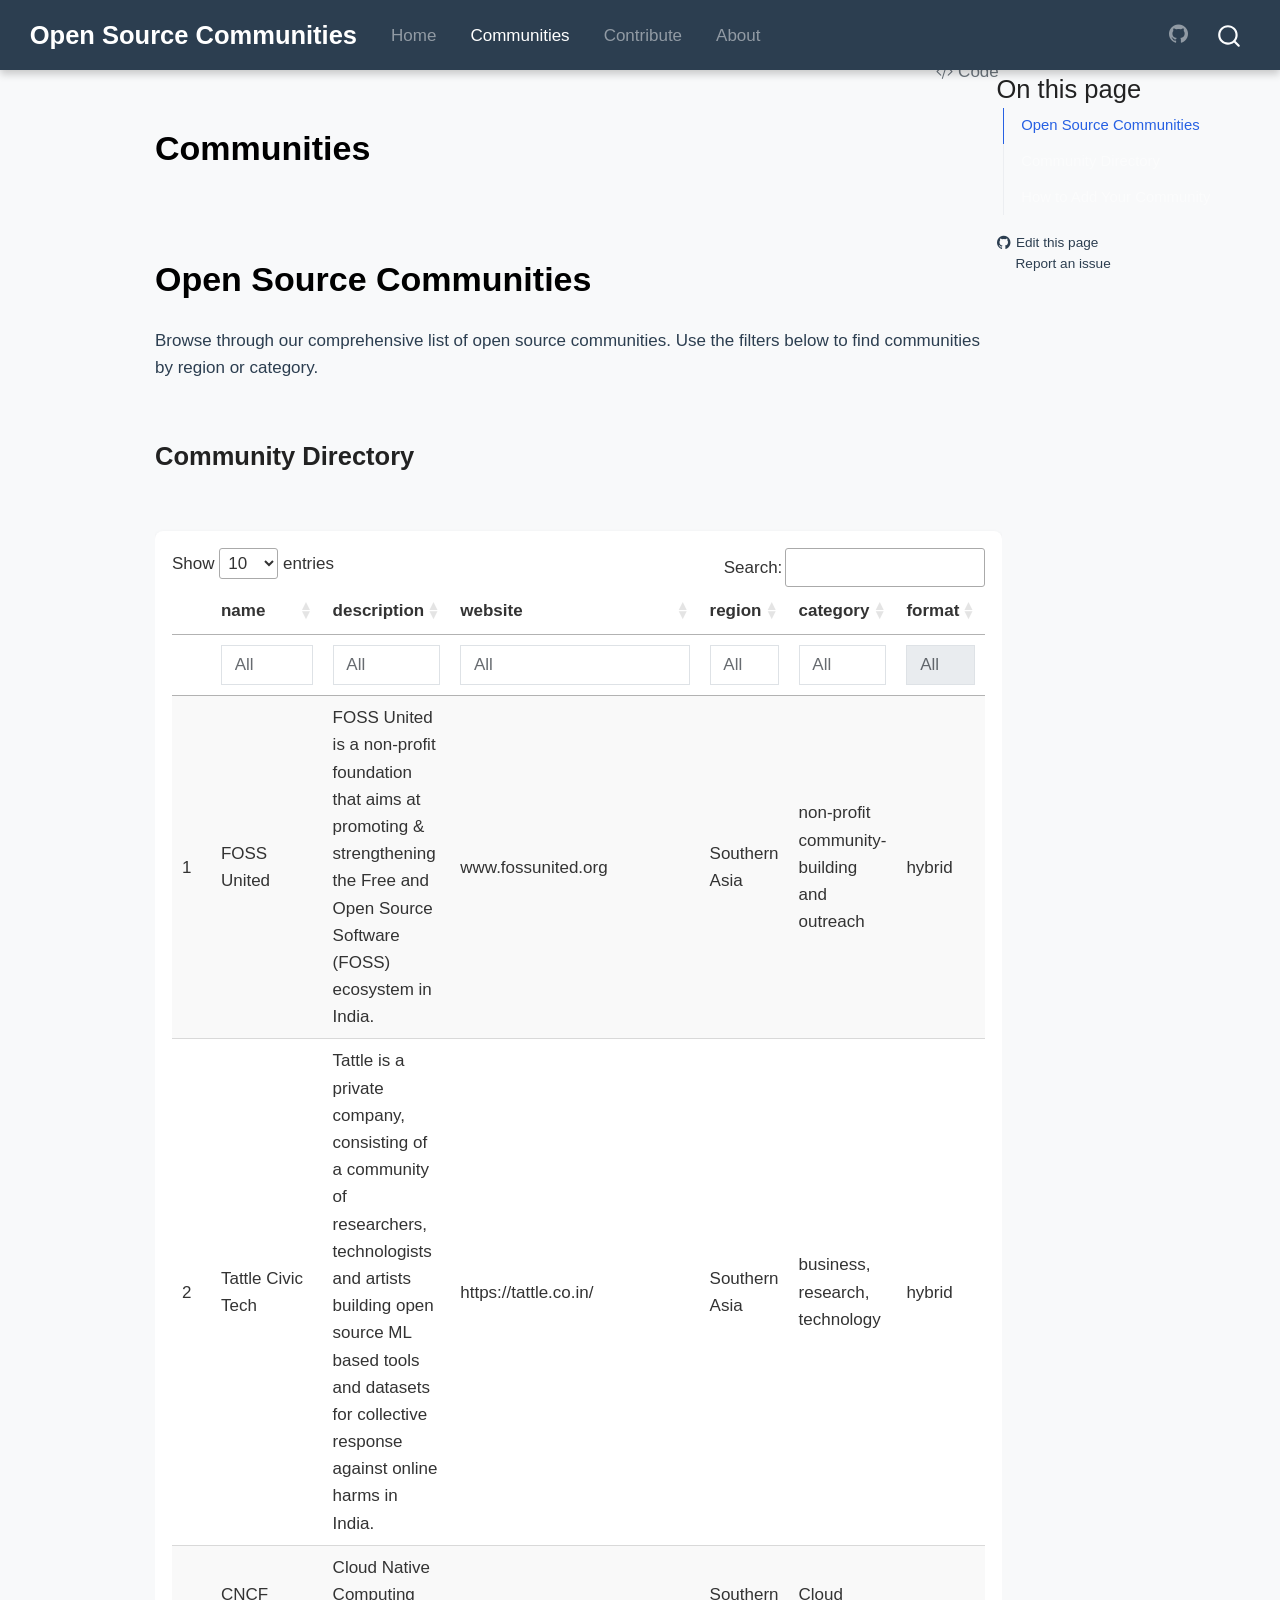
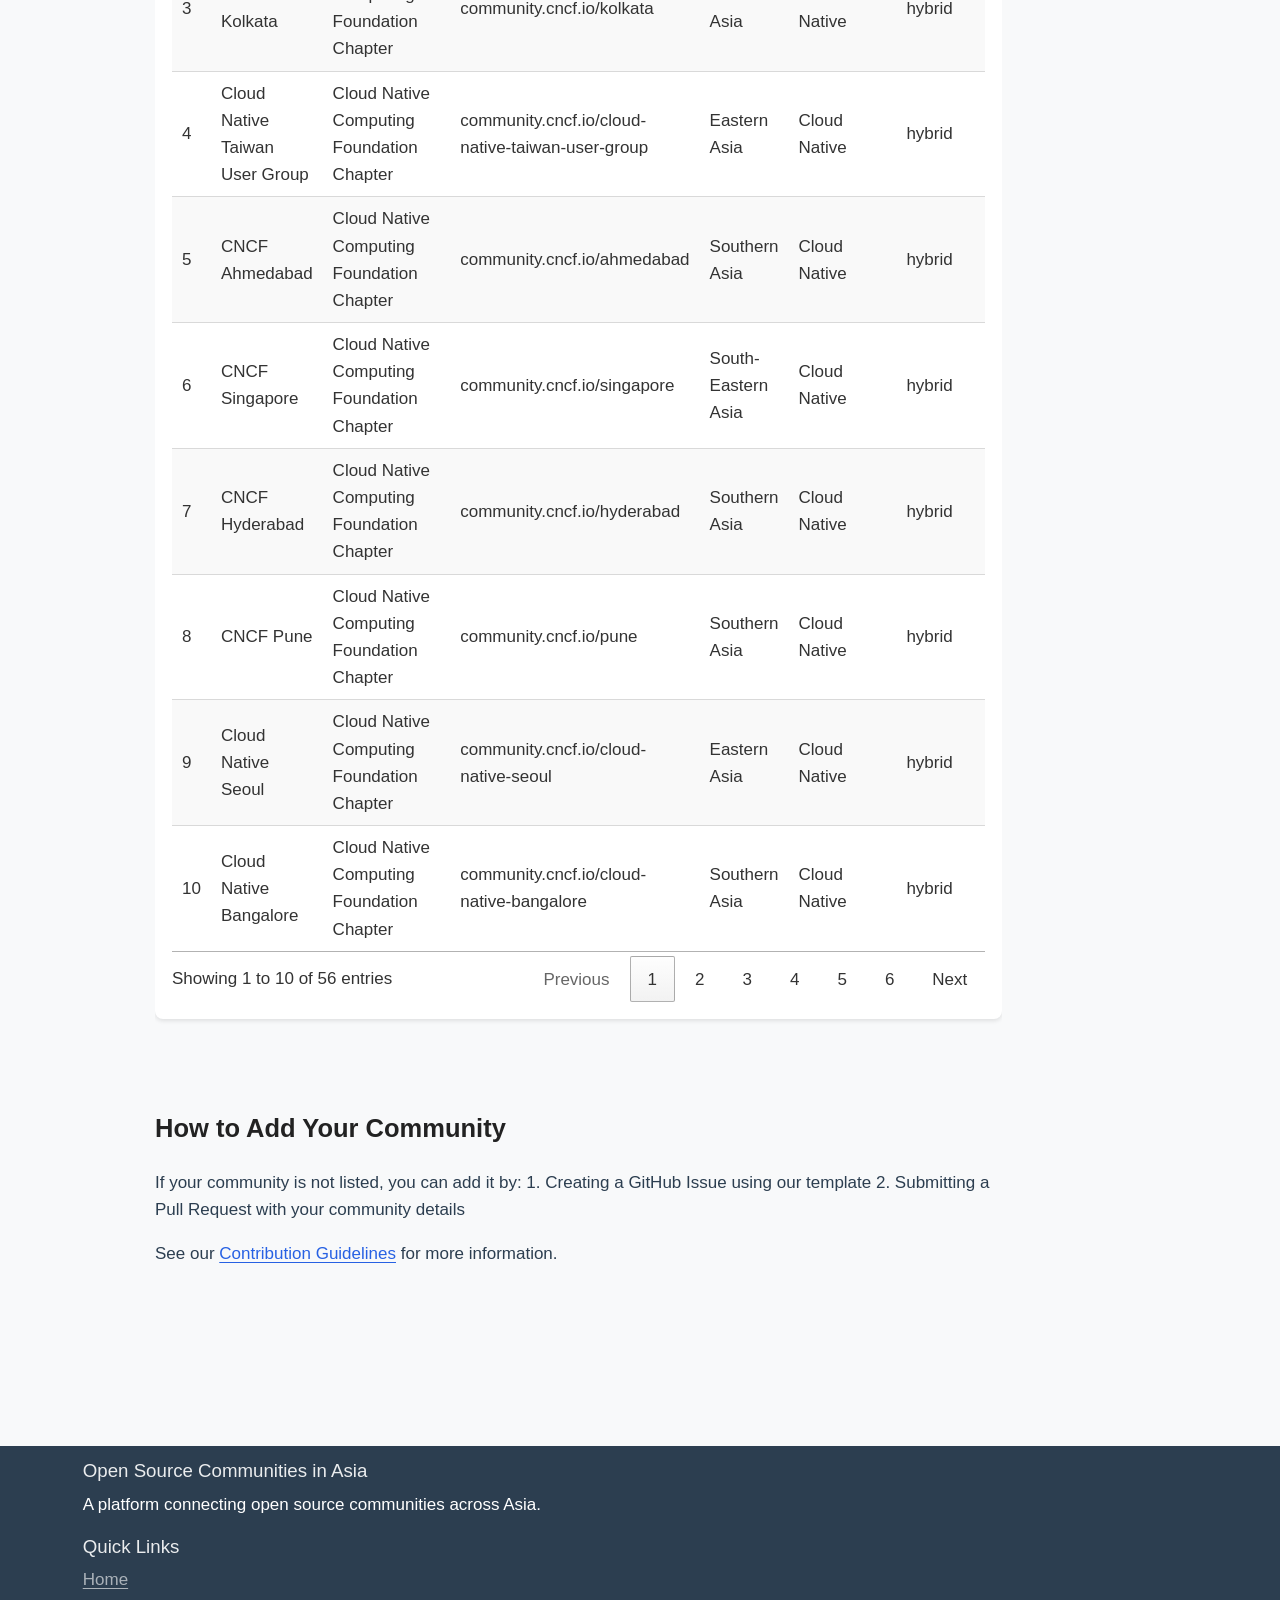
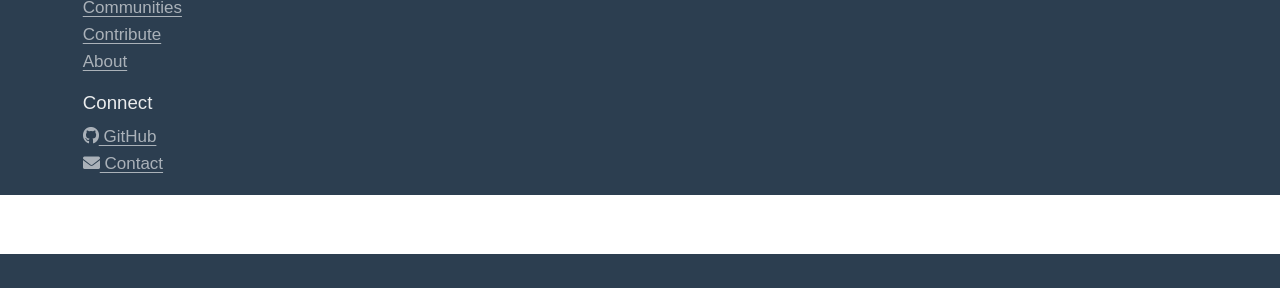
==== commit 0fd5105b: "reroute links and added format" ====
--- a/docs/communities/index.html
+++ b/docs/communities/index.html
@@ -7,7 +7,7 @@
 <meta name="viewport" content="width=device-width, initial-scale=1.0, user-scalable=yes">
 
 
-<title>Communities – Asian Open Source Communities</title>
+<title>Communities – Open Source Communities</title>
 <style>
 code{white-space: pre-wrap;}
 span.smallcaps{font-variant: small-caps;}
@@ -145,7 +145,7 @@
       <div class="navbar-container container-fluid">
       <div class="navbar-brand-container mx-auto">
     <a class="navbar-brand" href="../index.html">
-    <span class="navbar-title">Asian Open Source Communities</span>
+    <span class="navbar-title">Open Source Communities</span>
     </a>
   </div>
             <div id="quarto-search" class="" title="Search"></div>
@@ -166,16 +166,16 @@
     <a class="nav-link" href="../contribute.html"> 
 <span class="menu-text">Contribute</span></a>
   </li>  
+  <li class="nav-item">
+    <a class="nav-link" href="../about.html"> 
+<span class="menu-text">About</span></a>
+  </li>  
 </ul>
             <ul class="navbar-nav navbar-nav-scroll ms-auto">
   <li class="nav-item compact">
-    <a class="nav-link" href="https://github.com/SammanSarkar/open-source-in-asia"> <i class="bi bi-github" role="img" aria-label="GitHub">
+    <a class="nav-link" href="https://github.com/chaoss/chaoss-asia/"> <i class="bi bi-github" role="img" aria-label="GitHub">
 </i> 
 <span class="menu-text"></span></a>
-  </li>  
-  <li class="nav-item">
-    <a class="nav-link" href="../about.html"> 
-<span class="menu-text">About</span></a>
   </li>  
 </ul>
           </div> <!-- /navcollapse -->
@@ -193,7 +193,7 @@
     <h2 id="toc-title">On this page</h2>
    
   <ul>
-  <li><a href="#asian-open-source-communities" id="toc-asian-open-source-communities" class="nav-link active" data-scroll-target="#asian-open-source-communities">Asian Open Source Communities</a>
+  <li><a href="#open-source-communities" id="toc-open-source-communities" class="nav-link active" data-scroll-target="#open-source-communities">Open Source Communities</a>
   <ul class="collapse">
   <li><a href="#community-directory" id="toc-community-directory" class="nav-link" data-scroll-target="#community-directory">Community Directory</a></li>
   <li><a href="#how-to-add-your-community" id="toc-how-to-add-your-community" class="nav-link" data-scroll-target="#how-to-add-your-community">How to Add Your Community</a></li>
@@ -223,15 +223,15 @@
 </header>
 
 
-<section id="asian-open-source-communities" class="level1">
-<h1>Asian Open Source Communities</h1>
-<p>Browse through our comprehensive list of open source communities across Asia. Use the filters below to find communities by region or category.</p>
+<section id="open-source-communities" class="level1">
+<h1>Open Source Communities</h1>
+<p>Browse through our comprehensive list of open source communities. Use the filters below to find communities by region or category.</p>
 <section id="community-directory" class="level2">
 <h2 class="anchored" data-anchor-id="community-directory">Community Directory</h2>
 <div class="cell">
 <div class="cell-output-display">
-<div class="datatables html-widget html-fill-item" id="htmlwidget-76176666fe1fb2ac1182" style="width:100%;height:auto;"></div>
-<script type="application/json" data-for="htmlwidget-76176666fe1fb2ac1182">{"x":{"filter":"top","vertical":false,"filterHTML":"<tr>\n  <td><\/td>\n  <td data-type=\"character\" style=\"vertical-align: top;\">\n    <div class=\"form-group has-feedback\" style=\"margin-bottom: auto;\">\n      <input type=\"search\" placeholder=\"All\" class=\"form-control\" style=\"width: 100%;\"/>\n      <span class=\"glyphicon glyphicon-remove-circle form-control-feedback\"><\/span>\n    <\/div>\n  <\/td>\n  <td data-type=\"character\" style=\"vertical-align: top;\">\n    <div class=\"form-group has-feedback\" style=\"margin-bottom: auto;\">\n      <input type=\"search\" placeholder=\"All\" class=\"form-control\" style=\"width: 100%;\"/>\n      <span class=\"glyphicon glyphicon-remove-circle form-control-feedback\"><\/span>\n    <\/div>\n  <\/td>\n  <td data-type=\"character\" style=\"vertical-align: top;\">\n    <div class=\"form-group has-feedback\" style=\"margin-bottom: auto;\">\n      <input type=\"search\" placeholder=\"All\" class=\"form-control\" style=\"width: 100%;\"/>\n      <span class=\"glyphicon glyphicon-remove-circle form-control-feedback\"><\/span>\n    <\/div>\n  <\/td>\n  <td data-type=\"character\" style=\"vertical-align: top;\">\n    <div class=\"form-group has-feedback\" style=\"margin-bottom: auto;\">\n      <input type=\"search\" placeholder=\"All\" class=\"form-control\" style=\"width: 100%;\"/>\n      <span class=\"glyphicon glyphicon-remove-circle form-control-feedback\"><\/span>\n    <\/div>\n  <\/td>\n  <td data-type=\"character\" style=\"vertical-align: top;\">\n    <div class=\"form-group has-feedback\" style=\"margin-bottom: auto;\">\n      <input type=\"search\" placeholder=\"All\" class=\"form-control\" style=\"width: 100%;\"/>\n      <span class=\"glyphicon glyphicon-remove-circle form-control-feedback\"><\/span>\n    <\/div>\n  <\/td>\n<\/tr>","data":[["1","2","3","4","5","6","7","8","9","10","11","12","13","14","15","16","17","18","19","20","21","22","23","24","25","26","27","28","29","30","31","32","33","34","35","36","37","38","39","40","41","42","43","44","45","46","47","48","49","50","51","52","53","54","55","56"],["FOSS United","Tattle Civic Tech","CNCF Kolkata","Cloud Native Taiwan User Group","CNCF Ahmedabad","CNCF Singapore","CNCF Hyderabad","CNCF Pune","Cloud Native Seoul","Cloud Native Bangalore","CNCF Dubai","CNCF Kochi","Kubernetes Chaos Engineering Meetup Group","CNCF Lahore","CNCF Islamabad","CNCF Chennai","CNCF Kathmandu","CNCF Abu Dhabi","Cloud Native DaLian","Cloud Native Guangzhou","Cloud Native Gurugram","Cloud Native Indore","CNCF Jaipur","Cloud Native Coimbatore","CNCF Indonesia","Cloud Native Trivandrum","CNCF Nashik","Cloud Native Raipur","Cloud Native Noida","CNCF Chandigarh","Cloud Native Guwahati","CNCF Nagpur","Cloud Native Baku","Cloud Native Dhaka","CNCF New Delhi","CNCF Thane","Cloud Native Security India","Cloud Native Surat","Cloud Native Kerala","CNCF Madurai","CNCF Amravati","Cloud Native Vadodara","CNCF Greater Noida","Cloud Native Gandhinagar","Cloud Native Hooghly","Cloud Native Aurangabad","Cloud Native Security Pakistan","Cloud Native Dibrugarh","Cloud Native Kuala Lumpur","Cloud Native Jalandhar","Cloud Native Ho Chi Minh","Kubernetes Sri Lanka","Cloud Native Community Japan","Cloud Native Riyadh","Cloud Native Security Japan","Cloud Native Bihar"],["FOSS United is a non-profit foundation that aims at promoting &amp; strengthening the Free and Open Source Software (FOSS) ecosystem in India.","Tattle is a private company, consisting of a community of researchers, technologists and artists building open source ML based tools and datasets for collective response against online harms in India.","Cloud Native Computing Foundation Chapter","Cloud Native Computing Foundation Chapter","Cloud Native Computing Foundation Chapter","Cloud Native Computing Foundation Chapter","Cloud Native Computing Foundation Chapter","Cloud Native Computing Foundation Chapter","Cloud Native Computing Foundation Chapter","Cloud Native Computing Foundation Chapter","Cloud Native Computing Foundation Chapter","Cloud Native Computing Foundation Chapter","Cloud Native Computing Foundation Chapter","Cloud Native Computing Foundation Chapter","Cloud Native Computing Foundation Chapter","Cloud Native Computing Foundation Chapter","Cloud Native Computing Foundation Chapter","Cloud Native Computing Foundation Chapter","Cloud Native Computing Foundation Chapter","Cloud Native Computing Foundation Chapter","Cloud Native Computing Foundation Chapter","Cloud Native Computing Foundation Chapter","Cloud Native Computing Foundation Chapter","Cloud Native Computing Foundation Chapter","Cloud Native Computing Foundation Chapter","Cloud Native Computing Foundation Chapter","Cloud Native Computing Foundation Chapter","Cloud Native Computing Foundation Chapter","Cloud Native Computing Foundation Chapter","Cloud Native Computing Foundation Chapter","Cloud Native Computing Foundation Chapter","Cloud Native Computing Foundation Chapter","Cloud Native Computing Foundation Chapter","Cloud Native Computing Foundation Chapter","Cloud Native Computing Foundation Chapter","Cloud Native Computing Foundation Chapter","Cloud Native Computing Foundation Chapter","Cloud Native Computing Foundation Chapter","Cloud Native Computing Foundation Chapter","Cloud Native Computing Foundation Chapter","Cloud Native Computing Foundation Chapter","Cloud Native Computing Foundation Chapter","Cloud Native Computing Foundation Chapter","Cloud Native Computing Foundation Chapter","Cloud Native Computing Foundation Chapter","Cloud Native Computing Foundation Chapter","Cloud Native Computing Foundation Chapter","Cloud Native Computing Foundation Chapter","Cloud Native Computing Foundation Chapter","Cloud Native Computing Foundation Chapter","Cloud Native Computing Foundation Chapter","Cloud Native Computing Foundation Chapter","Cloud Native Computing Foundation Chapter","Cloud Native Computing Foundation Chapter","Cloud Native Computing Foundation Chapter","Cloud Native Computing Foundation Chapter"],["www.fossunited.org","https://tattle.co.in/","community.cncf.io/kolkata","community.cncf.io/cloud-native-taiwan-user-group","community.cncf.io/ahmedabad","community.cncf.io/singapore","community.cncf.io/hyderabad","community.cncf.io/pune","community.cncf.io/cloud-native-seoul","community.cncf.io/cloud-native-bangalore","community.cncf.io/dubai","community.cncf.io/kochi","community.cncf.io/kubernetes-chaos-engineering","community.cncf.io/lahore","community.cncf.io/islamabad","community.cncf.io/chennai","community.cncf.io/kathmandu","community.cncf.io/abu-dhabi","community.cncf.io/cloud-native-dalian","community.cncf.io/cloud-native-guangzhou","community.cncf.io/cloud-native-gurugram","community.cncf.io/cloud-native-indore","community.cncf.io/jaipur","community.cncf.io/cloud-native-coimbatore","community.cncf.io/indonesia","community.cncf.io/cloud-native-trivandrum","community.cncf.io/nashik","community.cncf.io/cloud-native-raipur","community.cncf.io/cloud-native-noida","community.cncf.io/chandigarh","community.cncf.io/cloud-native-guwahati","community.cncf.io/nagpur","community.cncf.io/cloud-native-baku","community.cncf.io/cloud-native-dhaka","community.cncf.io/new-delhi","community.cncf.io/thane","community.cncf.io/cloud-native-security-india","community.cncf.io/cloud-native-surat","community.cncf.io/cloud-native-kerala","community.cncf.io/madurai","community.cncf.io/amravati","community.cncf.io/cloud-native-vadodara","community.cncf.io/greater-noida","community.cncf.io/cloud-native-gandhinagar","community.cncf.io/cloud-native-hooghly","community.cncf.io/cloud-native-aurangabad","community.cncf.io/cloud-native-security-pakistan","community.cncf.io/cloud-native-dibrugarh","community.cncf.io/cloud-native-kuala-lumpur","community.cncf.io/cloud-native-jalandhar","community.cncf.io/cloud-native-ho-chi-minh","community.cncf.io/kubernetes-sri-lanka","community.cncf.io/cloud-native-community-japan","community.cncf.io/cloud-native-riyadh","community.cncf.io/cloud-native-security-japan","community.cncf.io/cloud-native-bihar"],["Southern Asia","Southern Asia","Southern Asia","Eastern Asia","Southern Asia","South-Eastern Asia","Southern Asia","Southern Asia","Eastern Asia","Southern Asia","Western Asia","Southern Asia","Southern Asia","Southern Asia","Southern Asia","Southern Asia","Southern Asia","Western Asia","Eastern Asia","Eastern Asia","Southern Asia","Southern Asia","Southern Asia","Southern Asia","South-Eastern Asia","Southern Asia","Southern Asia","Southern Asia","Southern Asia","Southern Asia","Southern Asia","Southern Asia","Western Asia","Southern Asia","Southern Asia","Southern Asia","Southern Asia","Southern Asia","Southern Asia","Southern Asia","Southern Asia","Southern Asia","Southern Asia","Southern Asia","Southern Asia","Southern Asia","Southern Asia","Southern Asia","South-Eastern Asia","Southern Asia","South-Eastern Asia","Southern Asia","Eastern Asia","Western Asia","Eastern Asia","Southern Asia"],["non-profit community-building and outreach","business, research, technology","Cloud Native","Cloud Native","Cloud Native","Cloud Native","Cloud Native","Cloud Native","Cloud Native","Cloud Native","Cloud Native","Cloud Native","Cloud Native,Chaos Engineering","Cloud Native","Cloud Native","Cloud Native","Cloud Native","Cloud Native","Cloud Native","Cloud Native","Cloud Native","Cloud Native","Cloud Native","Cloud Native","Cloud Native","Cloud Native","Cloud Native","Cloud Native","Cloud Native","Cloud Native","Cloud Native","Cloud Native","Cloud Native","Cloud Native","Cloud Native","Cloud Native","Cloud Native,Security","Cloud Native","Cloud Native","Cloud Native","Cloud Native","Cloud Native","Cloud Native","Cloud Native","Cloud Native","Cloud Native","Cloud Native,Security","Cloud Native","Cloud Native","Cloud Native","Cloud Native","Cloud Native","Cloud Native","Cloud Native","Cloud Native,Security","Cloud Native"]],"container":"<table class=\"display\">\n  <thead>\n    <tr>\n      <th> <\/th>\n      <th>name<\/th>\n      <th>description<\/th>\n      <th>website<\/th>\n      <th>region<\/th>\n      <th>category<\/th>\n    <\/tr>\n  <\/thead>\n<\/table>","options":{"pageLength":10,"autoWidth":false,"scrollX":false,"columnDefs":[{"width":"20%","targets":0},{"width":"35%","targets":1},{"width":"15%","targets":2},{"width":"15%","targets":3},{"width":"15%","targets":4},{"orderable":false,"targets":0},{"name":" ","targets":0},{"name":"name","targets":1},{"name":"description","targets":2},{"name":"website","targets":3},{"name":"region","targets":4},{"name":"category","targets":5}],"order":[],"orderClasses":false,"orderCellsTop":true}},"evals":[],"jsHooks":[]}</script>
+<div class="datatables html-widget html-fill-item" id="htmlwidget-c50e3d23bad255b7e717" style="width:100%;height:auto;"></div>
+<script type="application/json" data-for="htmlwidget-c50e3d23bad255b7e717">{"x":{"filter":"top","vertical":false,"filterHTML":"<tr>\n  <td><\/td>\n  <td data-type=\"character\" style=\"vertical-align: top;\">\n    <div class=\"form-group\" style=\"margin-bottom: auto;\">\n      <input type=\"search\" placeholder=\"All\" class=\"form-control\" style=\"width: 100%;\"/>\n    <\/div>\n  <\/td>\n  <td data-type=\"character\" style=\"vertical-align: top;\">\n    <div class=\"form-group\" style=\"margin-bottom: auto;\">\n      <input type=\"search\" placeholder=\"All\" class=\"form-control\" style=\"width: 100%;\"/>\n    <\/div>\n  <\/td>\n  <td data-type=\"character\" style=\"vertical-align: top;\">\n    <div class=\"form-group\" style=\"margin-bottom: auto;\">\n      <input type=\"search\" placeholder=\"All\" class=\"form-control\" style=\"width: 100%;\"/>\n    <\/div>\n  <\/td>\n  <td data-type=\"character\" style=\"vertical-align: top;\">\n    <div class=\"form-group\" style=\"margin-bottom: auto;\">\n      <input type=\"search\" placeholder=\"All\" class=\"form-control\" style=\"width: 100%;\"/>\n    <\/div>\n  <\/td>\n  <td data-type=\"character\" style=\"vertical-align: top;\">\n    <div class=\"form-group\" style=\"margin-bottom: auto;\">\n      <input type=\"search\" placeholder=\"All\" class=\"form-control\" style=\"width: 100%;\"/>\n    <\/div>\n  <\/td>\n  <td data-type=\"character\" style=\"vertical-align: top;\">\n    <div class=\"form-group\" style=\"margin-bottom: auto;\">\n      <input type=\"search\" placeholder=\"All\" class=\"form-control\" style=\"width: 100%;\" disabled=\"\"/>\n    <\/div>\n  <\/td>\n<\/tr>","data":[["1","2","3","4","5","6","7","8","9","10","11","12","13","14","15","16","17","18","19","20","21","22","23","24","25","26","27","28","29","30","31","32","33","34","35","36","37","38","39","40","41","42","43","44","45","46","47","48","49","50","51","52","53","54","55","56"],["FOSS United","Tattle Civic Tech","CNCF Kolkata","Cloud Native Taiwan User Group","CNCF Ahmedabad","CNCF Singapore","CNCF Hyderabad","CNCF Pune","Cloud Native Seoul","Cloud Native Bangalore","CNCF Dubai","CNCF Kochi","Kubernetes Chaos Engineering Meetup Group","CNCF Lahore","CNCF Islamabad","CNCF Chennai","CNCF Kathmandu","CNCF Abu Dhabi","Cloud Native DaLian","Cloud Native Guangzhou","Cloud Native Gurugram","Cloud Native Indore","CNCF Jaipur","Cloud Native Coimbatore","CNCF Indonesia","Cloud Native Trivandrum","CNCF Nashik","Cloud Native Raipur","Cloud Native Noida","CNCF Chandigarh","Cloud Native Guwahati","CNCF Nagpur","Cloud Native Baku","Cloud Native Dhaka","CNCF New Delhi","CNCF Thane","Cloud Native Security India","Cloud Native Surat","Cloud Native Kerala","CNCF Madurai","CNCF Amravati","Cloud Native Vadodara","CNCF Greater Noida","Cloud Native Gandhinagar","Cloud Native Hooghly","Cloud Native Aurangabad","Cloud Native Security Pakistan","Cloud Native Dibrugarh","Cloud Native Kuala Lumpur","Cloud Native Jalandhar","Cloud Native Ho Chi Minh","Kubernetes Sri Lanka","Cloud Native Community Japan","Cloud Native Riyadh","Cloud Native Security Japan","Cloud Native Bihar"],["FOSS United is a non-profit foundation that aims at promoting &amp; strengthening the Free and Open Source Software (FOSS) ecosystem in India.","Tattle is a private company, consisting of a community of researchers, technologists and artists building open source ML based tools and datasets for collective response against online harms in India.","Cloud Native Computing Foundation Chapter","Cloud Native Computing Foundation Chapter","Cloud Native Computing Foundation Chapter","Cloud Native Computing Foundation Chapter","Cloud Native Computing Foundation Chapter","Cloud Native Computing Foundation Chapter","Cloud Native Computing Foundation Chapter","Cloud Native Computing Foundation Chapter","Cloud Native Computing Foundation Chapter","Cloud Native Computing Foundation Chapter","Cloud Native Computing Foundation Chapter","Cloud Native Computing Foundation Chapter","Cloud Native Computing Foundation Chapter","Cloud Native Computing Foundation Chapter","Cloud Native Computing Foundation Chapter","Cloud Native Computing Foundation Chapter","Cloud Native Computing Foundation Chapter","Cloud Native Computing Foundation Chapter","Cloud Native Computing Foundation Chapter","Cloud Native Computing Foundation Chapter","Cloud Native Computing Foundation Chapter","Cloud Native Computing Foundation Chapter","Cloud Native Computing Foundation Chapter","Cloud Native Computing Foundation Chapter","Cloud Native Computing Foundation Chapter","Cloud Native Computing Foundation Chapter","Cloud Native Computing Foundation Chapter","Cloud Native Computing Foundation Chapter","Cloud Native Computing Foundation Chapter","Cloud Native Computing Foundation Chapter","Cloud Native Computing Foundation Chapter","Cloud Native Computing Foundation Chapter","Cloud Native Computing Foundation Chapter","Cloud Native Computing Foundation Chapter","Cloud Native Computing Foundation Chapter","Cloud Native Computing Foundation Chapter","Cloud Native Computing Foundation Chapter","Cloud Native Computing Foundation Chapter","Cloud Native Computing Foundation Chapter","Cloud Native Computing Foundation Chapter","Cloud Native Computing Foundation Chapter","Cloud Native Computing Foundation Chapter","Cloud Native Computing Foundation Chapter","Cloud Native Computing Foundation Chapter","Cloud Native Computing Foundation Chapter","Cloud Native Computing Foundation Chapter","Cloud Native Computing Foundation Chapter","Cloud Native Computing Foundation Chapter","Cloud Native Computing Foundation Chapter","Cloud Native Computing Foundation Chapter","Cloud Native Computing Foundation Chapter","Cloud Native Computing Foundation Chapter","Cloud Native Computing Foundation Chapter","Cloud Native Computing Foundation Chapter"],["www.fossunited.org","https://tattle.co.in/","community.cncf.io/kolkata","community.cncf.io/cloud-native-taiwan-user-group","community.cncf.io/ahmedabad","community.cncf.io/singapore","community.cncf.io/hyderabad","community.cncf.io/pune","community.cncf.io/cloud-native-seoul","community.cncf.io/cloud-native-bangalore","community.cncf.io/dubai","community.cncf.io/kochi","community.cncf.io/kubernetes-chaos-engineering","community.cncf.io/lahore","community.cncf.io/islamabad","community.cncf.io/chennai","community.cncf.io/kathmandu","community.cncf.io/abu-dhabi","community.cncf.io/cloud-native-dalian","community.cncf.io/cloud-native-guangzhou","community.cncf.io/cloud-native-gurugram","community.cncf.io/cloud-native-indore","community.cncf.io/jaipur","community.cncf.io/cloud-native-coimbatore","community.cncf.io/indonesia","community.cncf.io/cloud-native-trivandrum","community.cncf.io/nashik","community.cncf.io/cloud-native-raipur","community.cncf.io/cloud-native-noida","community.cncf.io/chandigarh","community.cncf.io/cloud-native-guwahati","community.cncf.io/nagpur","community.cncf.io/cloud-native-baku","community.cncf.io/cloud-native-dhaka","community.cncf.io/new-delhi","community.cncf.io/thane","community.cncf.io/cloud-native-security-india","community.cncf.io/cloud-native-surat","community.cncf.io/cloud-native-kerala","community.cncf.io/madurai","community.cncf.io/amravati","community.cncf.io/cloud-native-vadodara","community.cncf.io/greater-noida","community.cncf.io/cloud-native-gandhinagar","community.cncf.io/cloud-native-hooghly","community.cncf.io/cloud-native-aurangabad","community.cncf.io/cloud-native-security-pakistan","community.cncf.io/cloud-native-dibrugarh","community.cncf.io/cloud-native-kuala-lumpur","community.cncf.io/cloud-native-jalandhar","community.cncf.io/cloud-native-ho-chi-minh","community.cncf.io/kubernetes-sri-lanka","community.cncf.io/cloud-native-community-japan","community.cncf.io/cloud-native-riyadh","community.cncf.io/cloud-native-security-japan","community.cncf.io/cloud-native-bihar"],["Southern Asia","Southern Asia","Southern Asia","Eastern Asia","Southern Asia","South-Eastern Asia","Southern Asia","Southern Asia","Eastern Asia","Southern Asia","Western Asia","Southern Asia","Southern Asia","Southern Asia","Southern Asia","Southern Asia","Southern Asia","Western Asia","Eastern Asia","Eastern Asia","Southern Asia","Southern Asia","Southern Asia","Southern Asia","South-Eastern Asia","Southern Asia","Southern Asia","Southern Asia","Southern Asia","Southern Asia","Southern Asia","Southern Asia","Western Asia","Southern Asia","Southern Asia","Southern Asia","Southern Asia","Southern Asia","Southern Asia","Southern Asia","Southern Asia","Southern Asia","Southern Asia","Southern Asia","Southern Asia","Southern Asia","Southern Asia","Southern Asia","South-Eastern Asia","Southern Asia","South-Eastern Asia","Southern Asia","Eastern Asia","Western Asia","Eastern Asia","Southern Asia"],["non-profit community-building and outreach","business, research, technology","Cloud Native","Cloud Native","Cloud Native","Cloud Native","Cloud Native","Cloud Native","Cloud Native","Cloud Native","Cloud Native","Cloud Native","Cloud Native,Chaos Engineering","Cloud Native","Cloud Native","Cloud Native","Cloud Native","Cloud Native","Cloud Native","Cloud Native","Cloud Native","Cloud Native","Cloud Native","Cloud Native","Cloud Native","Cloud Native","Cloud Native","Cloud Native","Cloud Native","Cloud Native","Cloud Native","Cloud Native","Cloud Native","Cloud Native","Cloud Native","Cloud Native","Cloud Native,Security","Cloud Native","Cloud Native","Cloud Native","Cloud Native","Cloud Native","Cloud Native","Cloud Native","Cloud Native","Cloud Native","Cloud Native,Security","Cloud Native","Cloud Native","Cloud Native","Cloud Native","Cloud Native","Cloud Native","Cloud Native","Cloud Native,Security","Cloud Native"],["hybrid","hybrid","hybrid","hybrid","hybrid","hybrid","hybrid","hybrid","hybrid","hybrid","hybrid","hybrid","hybrid","hybrid","hybrid","hybrid","hybrid","hybrid","hybrid","hybrid","hybrid","hybrid","hybrid","hybrid","hybrid","hybrid","hybrid","hybrid","hybrid","hybrid","hybrid","hybrid","hybrid","hybrid","hybrid","hybrid","hybrid","hybrid","hybrid","hybrid","hybrid","hybrid","hybrid","hybrid","hybrid","hybrid","hybrid","hybrid","hybrid","hybrid","hybrid","hybrid","hybrid","hybrid","hybrid","hybrid"]],"container":"<table class=\"display\">\n  <thead>\n    <tr>\n      <th> <\/th>\n      <th>name<\/th>\n      <th>description<\/th>\n      <th>website<\/th>\n      <th>region<\/th>\n      <th>category<\/th>\n      <th>format<\/th>\n    <\/tr>\n  <\/thead>\n<\/table>","options":{"pageLength":10,"autoWidth":false,"scrollX":false,"columnDefs":[{"width":"20%","targets":0},{"width":"30%","targets":1},{"width":"15%","targets":2},{"width":"12%","targets":3},{"width":"13%","targets":4},{"width":"10%","targets":5},{"orderable":false,"targets":0},{"name":" ","targets":0},{"name":"name","targets":1},{"name":"description","targets":2},{"name":"website","targets":3},{"name":"region","targets":4},{"name":"category","targets":5},{"name":"format","targets":6}],"initComplete":"\n      function(settings, json) {\n        var table = this.api();\n        \n        // Create select filter for format column (6th column, index 5)\n        var formatColumn = table.column(5);\n        var formatSelect = $('<select><option value=\"\">All<\/option><option value=\"in-person\">In-Person<\/option><option value=\"virtual\">Virtual<\/option><option value=\"hybrid\">Hybrid<\/option><\/select>')\n          .appendTo($(formatColumn.header()).closest('tr').siblings('.filters').children().eq(5).empty())\n          .on('change', function() {\n            formatColumn\n              .search($(this).val() ? '^' + $(this).val() + '$' : '', true, false)\n              .draw();\n          });\n      }\n    ","order":[],"orderClasses":false,"orderCellsTop":true}},"evals":["options.initComplete"],"jsHooks":[]}</script>
 </div>
 </div>
 </section>
@@ -285,9 +285,9 @@
 
         <ul class="list-unstyled">
 
-          <li><a href="https://github.com/SammanSarkar/open-source-in-asia" target="_blank"><i class="fab fa-github"></i> GitHub</a></li>
-
-          <li><a href="mailto:contact@chaoss.asia"><i class="fas fa-envelope"></i> Contact</a></li>
+          <li><a href="https://github.com/chaoss/chaoss-asia/" target="_blank"><i class="fab fa-github"></i> GitHub</a></li>
+
+          <li><a href="mailto:chaossasia@gmail.com"><i class="fas fa-envelope"></i> Contact</a></li>
 
         </ul>
 
@@ -753,54 +753,81 @@
 <span id="cb1-3"><a href="#cb1-3" aria-hidden="true" tabindex="-1"></a><span class="an">format:</span><span class="co"> html</span></span>
 <span id="cb1-4"><a href="#cb1-4" aria-hidden="true" tabindex="-1"></a><span class="co">---</span></span>
 <span id="cb1-5"><a href="#cb1-5" aria-hidden="true" tabindex="-1"></a></span>
-<span id="cb1-6"><a href="#cb1-6" aria-hidden="true" tabindex="-1"></a><span class="fu"># Asian Open Source Communities</span></span>
+<span id="cb1-6"><a href="#cb1-6" aria-hidden="true" tabindex="-1"></a><span class="fu"># Open Source Communities</span></span>
 <span id="cb1-7"><a href="#cb1-7" aria-hidden="true" tabindex="-1"></a></span>
-<span id="cb1-8"><a href="#cb1-8" aria-hidden="true" tabindex="-1"></a>Browse through our comprehensive list of open source communities across Asia. Use the filters below to find communities by region or category.</span>
+<span id="cb1-8"><a href="#cb1-8" aria-hidden="true" tabindex="-1"></a>Browse through our comprehensive list of open source communities. Use the filters below to find communities by region or category.</span>
 <span id="cb1-9"><a href="#cb1-9" aria-hidden="true" tabindex="-1"></a></span>
 <span id="cb1-12"><a href="#cb1-12" aria-hidden="true" tabindex="-1"></a><span class="in">```{r}</span></span>
 <span id="cb1-13"><a href="#cb1-13" aria-hidden="true" tabindex="-1"></a><span class="co">#| label: setup</span></span>
 <span id="cb1-14"><a href="#cb1-14" aria-hidden="true" tabindex="-1"></a><span class="co">#| include: false</span></span>
 <span id="cb1-15"><a href="#cb1-15" aria-hidden="true" tabindex="-1"></a><span class="fu">library</span>(tidyverse)</span>
 <span id="cb1-16"><a href="#cb1-16" aria-hidden="true" tabindex="-1"></a><span class="fu">library</span>(DT)</span>
-<span id="cb1-17"><a href="#cb1-17" aria-hidden="true" tabindex="-1"></a></span>
-<span id="cb1-18"><a href="#cb1-18" aria-hidden="true" tabindex="-1"></a><span class="co"># Read communities data</span></span>
-<span id="cb1-19"><a href="#cb1-19" aria-hidden="true" tabindex="-1"></a>communities <span class="ot">&lt;-</span> <span class="fu">read_csv</span>(<span class="st">"../data/communities.csv"</span>)</span>
-<span id="cb1-20"><a href="#cb1-20" aria-hidden="true" tabindex="-1"></a></span>
-<span id="cb1-21"><a href="#cb1-21" aria-hidden="true" tabindex="-1"></a><span class="co"># Select only the columns we want to display</span></span>
-<span id="cb1-22"><a href="#cb1-22" aria-hidden="true" tabindex="-1"></a>display_communities <span class="ot">&lt;-</span> communities <span class="sc">%&gt;%</span></span>
-<span id="cb1-23"><a href="#cb1-23" aria-hidden="true" tabindex="-1"></a>  <span class="fu">select</span>(name, description, website, region, category)</span>
-<span id="cb1-24"><a href="#cb1-24" aria-hidden="true" tabindex="-1"></a><span class="in">```</span></span>
+<span id="cb1-17"><a href="#cb1-17" aria-hidden="true" tabindex="-1"></a><span class="fu">library</span>(htmltools)</span>
+<span id="cb1-18"><a href="#cb1-18" aria-hidden="true" tabindex="-1"></a></span>
+<span id="cb1-19"><a href="#cb1-19" aria-hidden="true" tabindex="-1"></a><span class="co"># Read communities data</span></span>
+<span id="cb1-20"><a href="#cb1-20" aria-hidden="true" tabindex="-1"></a>communities <span class="ot">&lt;-</span> <span class="fu">read_csv</span>(<span class="st">"../data/communities.csv"</span>)</span>
+<span id="cb1-21"><a href="#cb1-21" aria-hidden="true" tabindex="-1"></a></span>
+<span id="cb1-22"><a href="#cb1-22" aria-hidden="true" tabindex="-1"></a><span class="co"># Select only the columns we want to display</span></span>
+<span id="cb1-23"><a href="#cb1-23" aria-hidden="true" tabindex="-1"></a>display_communities <span class="ot">&lt;-</span> communities <span class="sc">%&gt;%</span></span>
+<span id="cb1-24"><a href="#cb1-24" aria-hidden="true" tabindex="-1"></a>  <span class="fu">select</span>(name, description, website, region, category, format)</span>
 <span id="cb1-25"><a href="#cb1-25" aria-hidden="true" tabindex="-1"></a></span>
-<span id="cb1-26"><a href="#cb1-26" aria-hidden="true" tabindex="-1"></a><span class="fu">## Community Directory</span></span>
-<span id="cb1-27"><a href="#cb1-27" aria-hidden="true" tabindex="-1"></a></span>
-<span id="cb1-30"><a href="#cb1-30" aria-hidden="true" tabindex="-1"></a><span class="in">```{r}</span></span>
-<span id="cb1-31"><a href="#cb1-31" aria-hidden="true" tabindex="-1"></a><span class="co">#| label: datatable</span></span>
-<span id="cb1-32"><a href="#cb1-32" aria-hidden="true" tabindex="-1"></a><span class="co">#| output: html</span></span>
-<span id="cb1-33"><a href="#cb1-33" aria-hidden="true" tabindex="-1"></a><span class="fu">datatable</span>(</span>
-<span id="cb1-34"><a href="#cb1-34" aria-hidden="true" tabindex="-1"></a>  display_communities,</span>
-<span id="cb1-35"><a href="#cb1-35" aria-hidden="true" tabindex="-1"></a>  <span class="at">filter =</span> <span class="st">'top'</span>,</span>
-<span id="cb1-36"><a href="#cb1-36" aria-hidden="true" tabindex="-1"></a>  <span class="at">options =</span> <span class="fu">list</span>(</span>
-<span id="cb1-37"><a href="#cb1-37" aria-hidden="true" tabindex="-1"></a>    <span class="at">pageLength =</span> <span class="dv">10</span>,</span>
-<span id="cb1-38"><a href="#cb1-38" aria-hidden="true" tabindex="-1"></a>    <span class="at">autoWidth =</span> <span class="cn">FALSE</span>,</span>
-<span id="cb1-39"><a href="#cb1-39" aria-hidden="true" tabindex="-1"></a>    <span class="at">scrollX =</span> <span class="cn">FALSE</span>,</span>
-<span id="cb1-40"><a href="#cb1-40" aria-hidden="true" tabindex="-1"></a>    <span class="at">columnDefs =</span> <span class="fu">list</span>(</span>
-<span id="cb1-41"><a href="#cb1-41" aria-hidden="true" tabindex="-1"></a>      <span class="fu">list</span>(<span class="at">width =</span> <span class="st">'20%'</span>, <span class="at">targets =</span> <span class="dv">0</span>),  <span class="co"># name</span></span>
-<span id="cb1-42"><a href="#cb1-42" aria-hidden="true" tabindex="-1"></a>      <span class="fu">list</span>(<span class="at">width =</span> <span class="st">'35%'</span>, <span class="at">targets =</span> <span class="dv">1</span>),  <span class="co"># description</span></span>
-<span id="cb1-43"><a href="#cb1-43" aria-hidden="true" tabindex="-1"></a>      <span class="fu">list</span>(<span class="at">width =</span> <span class="st">'15%'</span>, <span class="at">targets =</span> <span class="dv">2</span>),  <span class="co"># website</span></span>
-<span id="cb1-44"><a href="#cb1-44" aria-hidden="true" tabindex="-1"></a>      <span class="fu">list</span>(<span class="at">width =</span> <span class="st">'15%'</span>, <span class="at">targets =</span> <span class="dv">3</span>),  <span class="co"># region</span></span>
-<span id="cb1-45"><a href="#cb1-45" aria-hidden="true" tabindex="-1"></a>      <span class="fu">list</span>(<span class="at">width =</span> <span class="st">'15%'</span>, <span class="at">targets =</span> <span class="dv">4</span>)   <span class="co"># category</span></span>
-<span id="cb1-46"><a href="#cb1-46" aria-hidden="true" tabindex="-1"></a>    )</span>
-<span id="cb1-47"><a href="#cb1-47" aria-hidden="true" tabindex="-1"></a>  )</span>
-<span id="cb1-48"><a href="#cb1-48" aria-hidden="true" tabindex="-1"></a>)</span>
-<span id="cb1-49"><a href="#cb1-49" aria-hidden="true" tabindex="-1"></a><span class="in">```</span></span>
-<span id="cb1-50"><a href="#cb1-50" aria-hidden="true" tabindex="-1"></a></span>
-<span id="cb1-51"><a href="#cb1-51" aria-hidden="true" tabindex="-1"></a><span class="fu">## How to Add Your Community</span></span>
-<span id="cb1-52"><a href="#cb1-52" aria-hidden="true" tabindex="-1"></a></span>
-<span id="cb1-53"><a href="#cb1-53" aria-hidden="true" tabindex="-1"></a>If your community is not listed, you can add it by:</span>
-<span id="cb1-54"><a href="#cb1-54" aria-hidden="true" tabindex="-1"></a><span class="ss">1. </span>Creating a GitHub Issue using our template</span>
-<span id="cb1-55"><a href="#cb1-55" aria-hidden="true" tabindex="-1"></a><span class="ss">2. </span>Submitting a Pull Request with your community details</span>
-<span id="cb1-56"><a href="#cb1-56" aria-hidden="true" tabindex="-1"></a></span>
-<span id="cb1-57"><a href="#cb1-57" aria-hidden="true" tabindex="-1"></a>See our <span class="co">[</span><span class="ot">Contribution Guidelines</span><span class="co">](../contribute.html)</span> for more information. </span>
+<span id="cb1-26"><a href="#cb1-26" aria-hidden="true" tabindex="-1"></a><span class="co"># Create format options for filtering</span></span>
+<span id="cb1-27"><a href="#cb1-27" aria-hidden="true" tabindex="-1"></a>format_options <span class="ot">&lt;-</span> communities <span class="sc">%&gt;%</span></span>
+<span id="cb1-28"><a href="#cb1-28" aria-hidden="true" tabindex="-1"></a>  <span class="fu">distinct</span>(format) <span class="sc">%&gt;%</span></span>
+<span id="cb1-29"><a href="#cb1-29" aria-hidden="true" tabindex="-1"></a>  <span class="fu">pull</span>()</span>
+<span id="cb1-30"><a href="#cb1-30" aria-hidden="true" tabindex="-1"></a><span class="in">```</span></span>
+<span id="cb1-31"><a href="#cb1-31" aria-hidden="true" tabindex="-1"></a></span>
+<span id="cb1-32"><a href="#cb1-32" aria-hidden="true" tabindex="-1"></a><span class="fu">## Community Directory</span></span>
+<span id="cb1-33"><a href="#cb1-33" aria-hidden="true" tabindex="-1"></a></span>
+<span id="cb1-36"><a href="#cb1-36" aria-hidden="true" tabindex="-1"></a><span class="in">```{r}</span></span>
+<span id="cb1-37"><a href="#cb1-37" aria-hidden="true" tabindex="-1"></a><span class="co">#| label: datatable</span></span>
+<span id="cb1-38"><a href="#cb1-38" aria-hidden="true" tabindex="-1"></a><span class="co">#| output: html</span></span>
+<span id="cb1-39"><a href="#cb1-39" aria-hidden="true" tabindex="-1"></a><span class="fu">datatable</span>(</span>
+<span id="cb1-40"><a href="#cb1-40" aria-hidden="true" tabindex="-1"></a>  display_communities,</span>
+<span id="cb1-41"><a href="#cb1-41" aria-hidden="true" tabindex="-1"></a>  <span class="at">filter =</span> <span class="fu">list</span>(</span>
+<span id="cb1-42"><a href="#cb1-42" aria-hidden="true" tabindex="-1"></a>    <span class="at">position =</span> <span class="st">"top"</span>,</span>
+<span id="cb1-43"><a href="#cb1-43" aria-hidden="true" tabindex="-1"></a>    <span class="at">clear =</span> <span class="cn">FALSE</span>,</span>
+<span id="cb1-44"><a href="#cb1-44" aria-hidden="true" tabindex="-1"></a>    <span class="at">plain =</span> <span class="cn">FALSE</span></span>
+<span id="cb1-45"><a href="#cb1-45" aria-hidden="true" tabindex="-1"></a>  ),</span>
+<span id="cb1-46"><a href="#cb1-46" aria-hidden="true" tabindex="-1"></a>  <span class="at">options =</span> <span class="fu">list</span>(</span>
+<span id="cb1-47"><a href="#cb1-47" aria-hidden="true" tabindex="-1"></a>    <span class="at">pageLength =</span> <span class="dv">10</span>,</span>
+<span id="cb1-48"><a href="#cb1-48" aria-hidden="true" tabindex="-1"></a>    <span class="at">autoWidth =</span> <span class="cn">FALSE</span>,</span>
+<span id="cb1-49"><a href="#cb1-49" aria-hidden="true" tabindex="-1"></a>    <span class="at">scrollX =</span> <span class="cn">FALSE</span>,</span>
+<span id="cb1-50"><a href="#cb1-50" aria-hidden="true" tabindex="-1"></a>    <span class="at">columnDefs =</span> <span class="fu">list</span>(</span>
+<span id="cb1-51"><a href="#cb1-51" aria-hidden="true" tabindex="-1"></a>      <span class="fu">list</span>(<span class="at">width =</span> <span class="st">'20%'</span>, <span class="at">targets =</span> <span class="dv">0</span>),  <span class="co"># name</span></span>
+<span id="cb1-52"><a href="#cb1-52" aria-hidden="true" tabindex="-1"></a>      <span class="fu">list</span>(<span class="at">width =</span> <span class="st">'30%'</span>, <span class="at">targets =</span> <span class="dv">1</span>),  <span class="co"># description</span></span>
+<span id="cb1-53"><a href="#cb1-53" aria-hidden="true" tabindex="-1"></a>      <span class="fu">list</span>(<span class="at">width =</span> <span class="st">'15%'</span>, <span class="at">targets =</span> <span class="dv">2</span>),  <span class="co"># website</span></span>
+<span id="cb1-54"><a href="#cb1-54" aria-hidden="true" tabindex="-1"></a>      <span class="fu">list</span>(<span class="at">width =</span> <span class="st">'12%'</span>, <span class="at">targets =</span> <span class="dv">3</span>),  <span class="co"># region</span></span>
+<span id="cb1-55"><a href="#cb1-55" aria-hidden="true" tabindex="-1"></a>      <span class="fu">list</span>(<span class="at">width =</span> <span class="st">'13%'</span>, <span class="at">targets =</span> <span class="dv">4</span>),  <span class="co"># category</span></span>
+<span id="cb1-56"><a href="#cb1-56" aria-hidden="true" tabindex="-1"></a>      <span class="fu">list</span>(<span class="at">width =</span> <span class="st">'10%'</span>, <span class="at">targets =</span> <span class="dv">5</span>)   <span class="co"># format</span></span>
+<span id="cb1-57"><a href="#cb1-57" aria-hidden="true" tabindex="-1"></a>    ),</span>
+<span id="cb1-58"><a href="#cb1-58" aria-hidden="true" tabindex="-1"></a>    <span class="co"># Custom filter for the format column</span></span>
+<span id="cb1-59"><a href="#cb1-59" aria-hidden="true" tabindex="-1"></a>    <span class="at">initComplete =</span> <span class="fu">JS</span>(<span class="st">"</span></span>
+<span id="cb1-60"><a href="#cb1-60" aria-hidden="true" tabindex="-1"></a><span class="st">      function(settings, json) {</span></span>
+<span id="cb1-61"><a href="#cb1-61" aria-hidden="true" tabindex="-1"></a><span class="st">        var table = this.api();</span></span>
+<span id="cb1-62"><a href="#cb1-62" aria-hidden="true" tabindex="-1"></a><span class="st">        </span></span>
+<span id="cb1-63"><a href="#cb1-63" aria-hidden="true" tabindex="-1"></a><span class="st">        // Create select filter for format column (6th column, index 5)</span></span>
+<span id="cb1-64"><a href="#cb1-64" aria-hidden="true" tabindex="-1"></a><span class="st">        var formatColumn = table.column(5);</span></span>
+<span id="cb1-65"><a href="#cb1-65" aria-hidden="true" tabindex="-1"></a><span class="st">        var formatSelect = $('&lt;select&gt;&lt;option value=</span><span class="sc">\"\"</span><span class="st">&gt;All&lt;/option&gt;&lt;option value=</span><span class="sc">\"</span><span class="st">in-person</span><span class="sc">\"</span><span class="st">&gt;In-Person&lt;/option&gt;&lt;option value=</span><span class="sc">\"</span><span class="st">virtual</span><span class="sc">\"</span><span class="st">&gt;Virtual&lt;/option&gt;&lt;option value=</span><span class="sc">\"</span><span class="st">hybrid</span><span class="sc">\"</span><span class="st">&gt;Hybrid&lt;/option&gt;&lt;/select&gt;')</span></span>
+<span id="cb1-66"><a href="#cb1-66" aria-hidden="true" tabindex="-1"></a><span class="st">          .appendTo($(formatColumn.header()).closest('tr').siblings('.filters').children().eq(5).empty())</span></span>
+<span id="cb1-67"><a href="#cb1-67" aria-hidden="true" tabindex="-1"></a><span class="st">          .on('change', function() {</span></span>
+<span id="cb1-68"><a href="#cb1-68" aria-hidden="true" tabindex="-1"></a><span class="st">            formatColumn</span></span>
+<span id="cb1-69"><a href="#cb1-69" aria-hidden="true" tabindex="-1"></a><span class="st">              .search($(this).val() ? '^' + $(this).val() + '$' : '', true, false)</span></span>
+<span id="cb1-70"><a href="#cb1-70" aria-hidden="true" tabindex="-1"></a><span class="st">              .draw();</span></span>
+<span id="cb1-71"><a href="#cb1-71" aria-hidden="true" tabindex="-1"></a><span class="st">          });</span></span>
+<span id="cb1-72"><a href="#cb1-72" aria-hidden="true" tabindex="-1"></a><span class="st">      }</span></span>
+<span id="cb1-73"><a href="#cb1-73" aria-hidden="true" tabindex="-1"></a><span class="st">    "</span>)</span>
+<span id="cb1-74"><a href="#cb1-74" aria-hidden="true" tabindex="-1"></a>  )</span>
+<span id="cb1-75"><a href="#cb1-75" aria-hidden="true" tabindex="-1"></a>)</span>
+<span id="cb1-76"><a href="#cb1-76" aria-hidden="true" tabindex="-1"></a><span class="in">```</span></span>
+<span id="cb1-77"><a href="#cb1-77" aria-hidden="true" tabindex="-1"></a></span>
+<span id="cb1-78"><a href="#cb1-78" aria-hidden="true" tabindex="-1"></a><span class="fu">## How to Add Your Community</span></span>
+<span id="cb1-79"><a href="#cb1-79" aria-hidden="true" tabindex="-1"></a></span>
+<span id="cb1-80"><a href="#cb1-80" aria-hidden="true" tabindex="-1"></a>If your community is not listed, you can add it by:</span>
+<span id="cb1-81"><a href="#cb1-81" aria-hidden="true" tabindex="-1"></a><span class="ss">1. </span>Creating a GitHub Issue using our template</span>
+<span id="cb1-82"><a href="#cb1-82" aria-hidden="true" tabindex="-1"></a><span class="ss">2. </span>Submitting a Pull Request with your community details</span>
+<span id="cb1-83"><a href="#cb1-83" aria-hidden="true" tabindex="-1"></a></span>
+<span id="cb1-84"><a href="#cb1-84" aria-hidden="true" tabindex="-1"></a>See our <span class="co">[</span><span class="ot">Contribution Guidelines</span><span class="co">](../contribute.html)</span> for more information.</span>
 </code><button title="Copy to Clipboard" class="code-copy-button" data-in-quarto-modal=""><i class="bi"></i></button></pre></div>
 </div></div></div></div></div>
 </div> <!-- /content -->
--- a/docs/styles/custom.css
+++ b/docs/styles/custom.css
@@ -1,4 +1,4 @@
-/* Custom styles for Asian Open Source Communities */
+/* Custom styles for Open Source Communities */
 
 :root {
   --primary-color: #2c3e50;
@@ -219,6 +219,40 @@
   width: 200px;
 }
 
+/* Format filter styling */
+.filter-container {
+  display: flex;
+  align-items: center;
+  margin-bottom: 1rem;
+  padding: 0.75rem;
+  background: white;
+  border-radius: 8px;
+  box-shadow: 0 2px 4px rgba(0,0,0,0.08);
+}
+
+.filter-container label {
+  font-weight: 500;
+  margin-right: 10px;
+  color: var(--primary-color);
+}
+
+.filter-container select {
+  padding: 0.4rem 0.8rem;
+  border-radius: 4px;
+  border: 1px solid #ddd;
+  background-color: white;
+  color: var(--text-color);
+  cursor: pointer;
+  font-size: 0.9rem;
+  transition: border-color 0.2s;
+}
+
+.filter-container select:hover,
+.filter-container select:focus {
+  border-color: var(--secondary-color);
+  outline: none;
+}
+
 /* Map container */
 #map {
   height: 600px;
@@ -276,38 +310,175 @@
 @media (max-width: 768px) {
   body {
     padding-top: calc(var(--navbar-height) + 15px);
+    font-size: 16px;
+    line-height: 1.5;
   }
   
   h1 {
     margin-top: 40px !important;
+    font-size: 1.6rem !important;
   }
   
   h2 {
     margin-top: 30px !important;
+    font-size: 1.3rem !important;
   }
   
   .navbar-brand {
-    font-size: 1.2rem;
+    font-size: 1.1rem;
   }
   
   .nav-link {
-    padding: 0.5rem !important;
-  }
-  
-  .dataTables_filter input {
-    width: 100%;
+    padding: 0.4rem !important;
+    font-size: 0.9rem;
   }
   
   main {
-    padding: 1rem;
+    padding: 0.75rem 0.5rem;
   }
   
   .toc {
     position: static;
     max-height: none;
     border-left: none;
+    border-radius: 0;
+    box-shadow: none;
     border-bottom: 1px solid rgba(0,0,0,0.1);
-    margin-bottom: 2rem;
+    margin-bottom: 1.5rem;
+    padding: 0.75rem 0.5rem;
+  }
+  
+  .container {
+    padding-left: 8px;
+    padding-right: 8px;
+    max-width: 100%;
+  }
+  
+  /* Table enhancements for mobile */
+  .dataTables_wrapper {
+    overflow-x: auto;
+    -webkit-overflow-scrolling: touch;
+    margin: 0.5rem -0.5rem;
+    padding: 0.5rem;
+    font-size: 0.85rem;
+  }
+  
+  .dataTable {
+    width: 100% !important;
+    font-size: 0.85rem;
+  }
+  
+  .dataTables_filter {
+    width: 100%;
+    margin-bottom: 10px;
+  }
+  
+  .dataTables_filter input {
+    width: 100%;
+    max-width: 100%;
+    margin-left: 0 !important;
+    box-sizing: border-box;
+    font-size: 0.9rem;
+    height: 35px;
+  }
+  
+  .dataTables_info, .dataTables_paginate {
+    width: 100%;
+    text-align: center;
+    margin-top: 10px;
+  }
+  
+  .paginate_button {
+    padding: 6px 10px !important;
+  }
+  
+  /* Improve map responsiveness */
+  .leaflet-container {
+    height: 400px !important;
+    font-size: 0.9rem;
+  }
+  
+  .leaflet-popup-content {
+    max-width: 200px;
+    overflow-wrap: break-word;
+    word-wrap: break-word;
+    font-size: 0.85rem;
+  }
+  
+  /* Footer improvements */
+  .footer {
+    text-align: center;
+    padding: 1rem 0;
+    font-size: 0.9rem;
+  }
+  
+  .footer .col-md-4 {
+    margin-bottom: 1.25rem;
+  }
+  
+  .footer h5 {
+    margin-bottom: 0.5rem;
+    font-size: 1.1rem;
+  }
+  
+  .filter-container {
+    flex-direction: column;
+    align-items: flex-start;
+    padding: 0.5rem;
+  }
+  
+  .filter-container label {
+    margin-bottom: 5px;
+  }
+  
+  .filter-container select {
+    width: 100%;
+  }
+  
+  .format-select {
+    font-size: 0.85rem;
+    padding: 3px 6px;
+  }
+  
+  .header-filter {
+    font-size: 0.75rem;
+    padding: 2px;
+    margin-left: 3px;
+  }
+}
+
+/* Small phones */
+@media (max-width: 480px) {
+  body {
+    font-size: 15px;
+    padding-top: calc(var(--navbar-height) + 10px);
+  }
+  
+  h1 {
+    font-size: 1.4rem !important;
+    margin-top: 30px !important;
+  }
+  
+  h2 {
+    font-size: 1.2rem !important;
+    margin-top: 25px !important;
+  }
+  
+  .navbar-brand {
+    font-size: 1rem;
+  }
+  
+  .dataTable {
+    font-size: 0.8rem;
+  }
+  
+  .container {
+    padding-left: 6px;
+    padding-right: 6px;
+  }
+  
+  .leaflet-container {
+    height: 300px !important;
   }
 }
 
@@ -327,4 +498,76 @@
 
 .title {
   border-bottom: none !important;
+}
+
+/* Format dropdown styling in tables */
+.format-select {
+  width: 100%;
+  padding: 4px 8px;
+  border-radius: 4px;
+  border: 1px solid #ddd;
+  background-color: white;
+  font-size: 0.9rem;
+  transition: all 0.2s;
+}
+
+.format-select:hover {
+  border-color: var(--secondary-color);
+}
+
+.format-select:focus {
+  outline: none;
+  border-color: var(--secondary-color);
+  box-shadow: 0 0 0 2px rgba(52, 152, 219, 0.25);
+}
+
+/* Style for each option */
+.format-select option {
+  padding: 6px;
+}
+
+/* Format header filter dropdown */
+.header-filter {
+  display: inline-block;
+  margin-left: 6px;
+  padding: 2px 4px;
+  border-radius: 4px;
+  border: 1px solid #ccc;
+  background-color: white;
+  font-size: 0.85rem;
+  color: var(--primary-color);
+  cursor: pointer;
+  vertical-align: middle;
+}
+
+.header-filter:hover, 
+.header-filter:focus {
+  border-color: var(--secondary-color);
+  outline: none;
+}
+
+table.dataTable thead th {
+  position: relative;
+}
+
+/* Format filter dropdown in filter row */
+.filters select {
+  width: 100%;
+  border: 1px solid #ddd;
+  border-radius: 4px;
+  padding: 4px 8px;
+  background-color: white;
+  font-size: 0.9rem;
+}
+
+.filters select:focus {
+  outline: none;
+  border-color: var(--secondary-color);
+}
+
+@media (max-width: 768px) {
+  .filters select {
+    font-size: 0.8rem;
+    padding: 3px 6px;
+  }
 } 
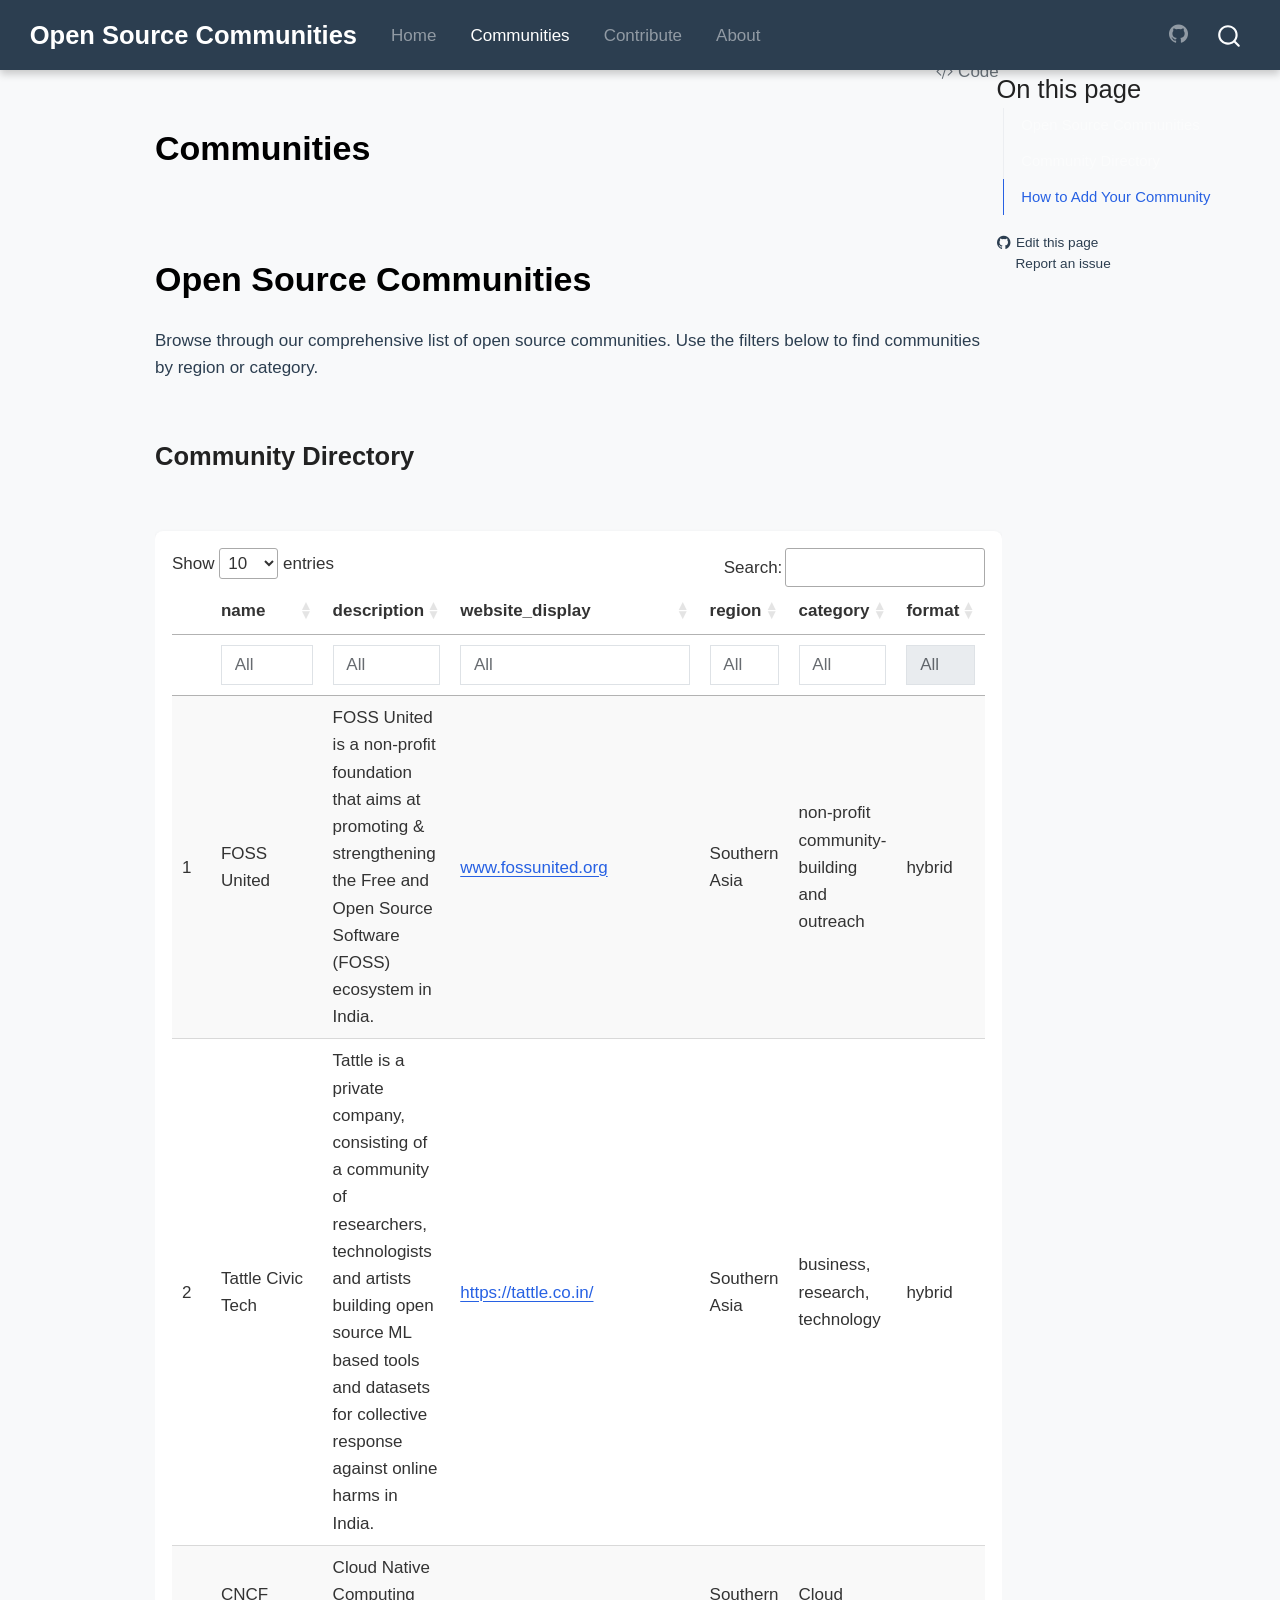
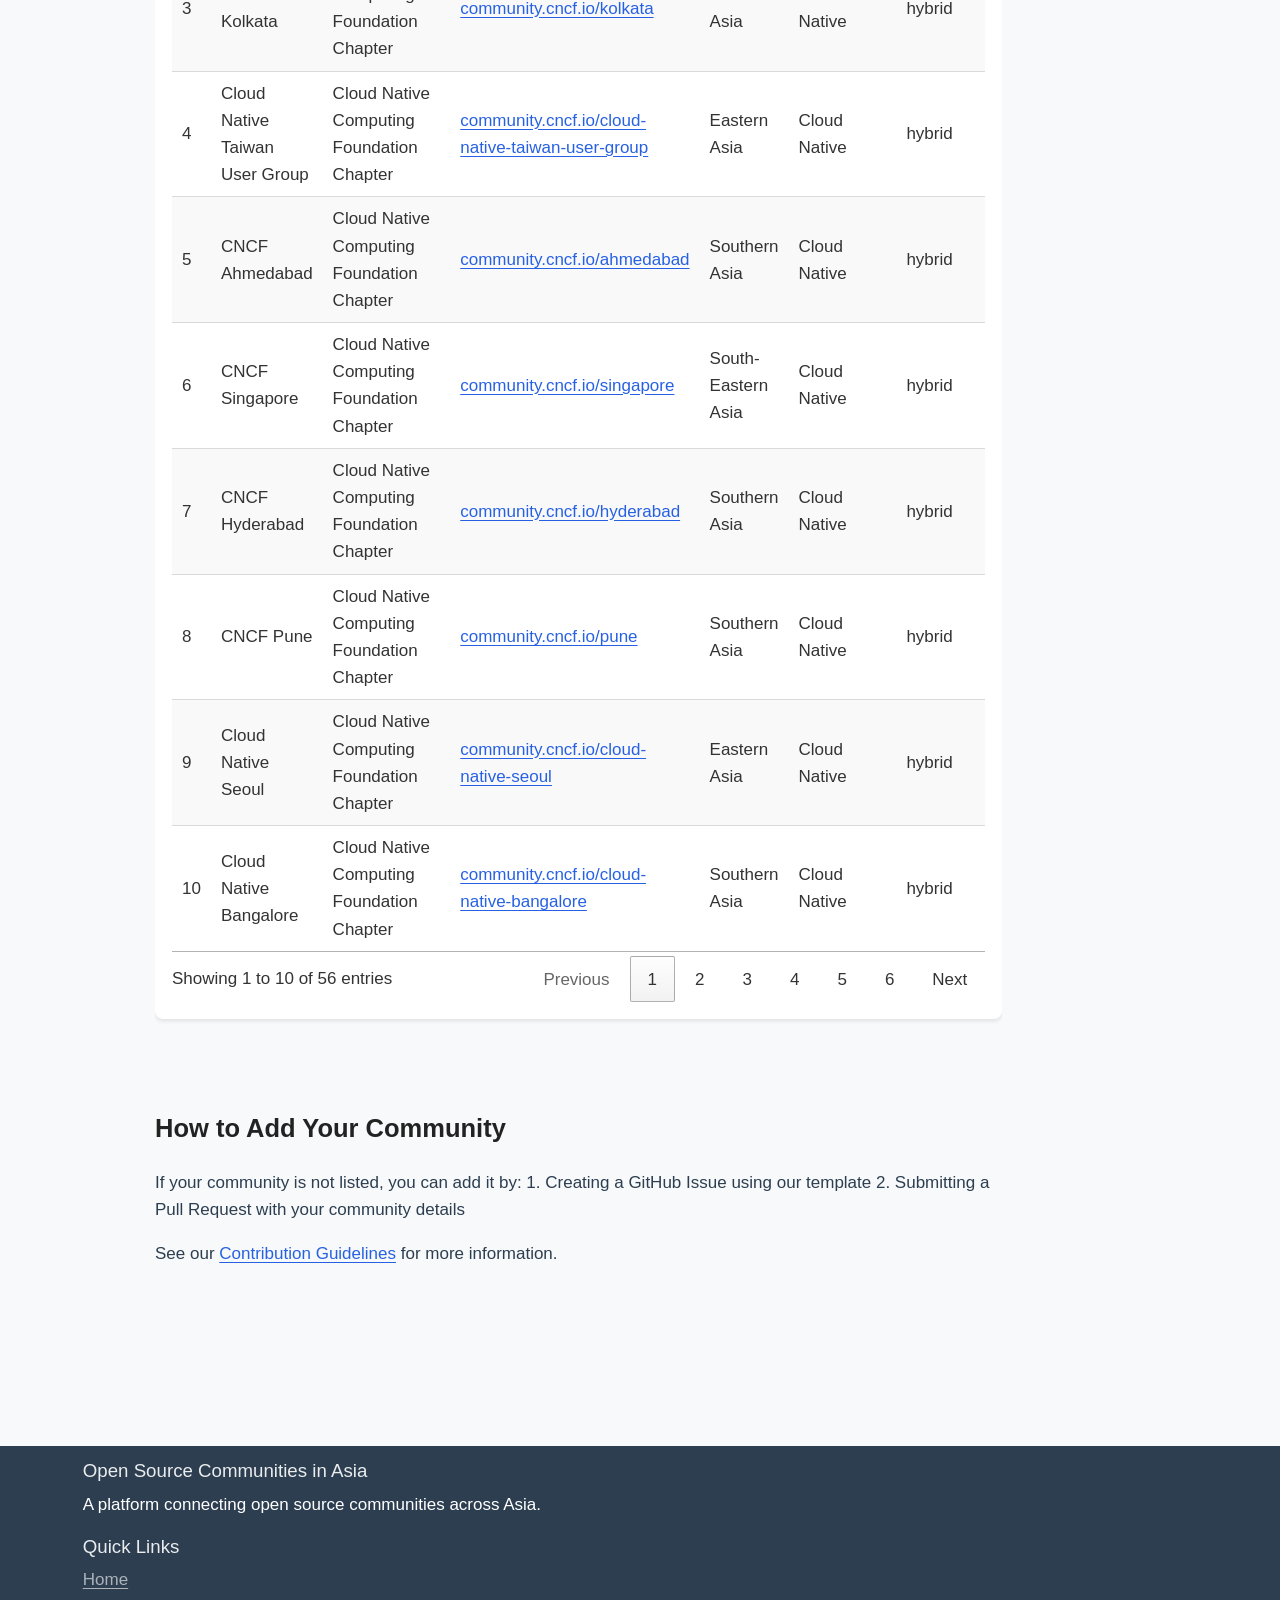
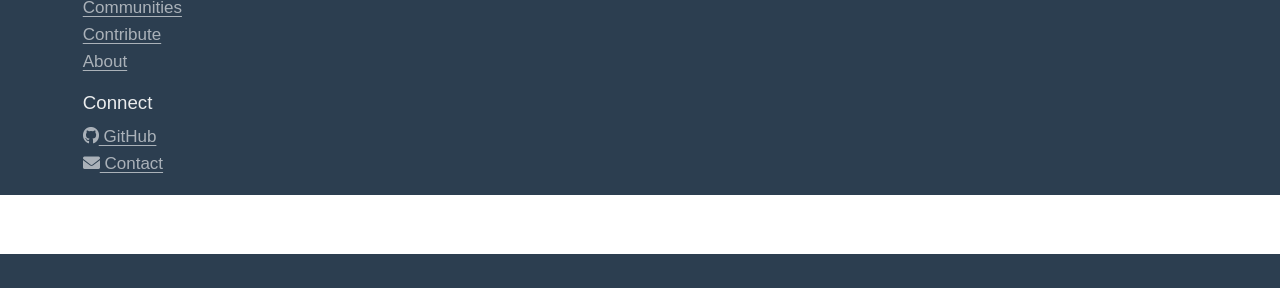
==== commit 928cbd97: "fixed map and links" ====
--- a/docs/communities/index.html
+++ b/docs/communities/index.html
@@ -230,8 +230,8 @@
 <h2 class="anchored" data-anchor-id="community-directory">Community Directory</h2>
 <div class="cell">
 <div class="cell-output-display">
-<div class="datatables html-widget html-fill-item" id="htmlwidget-c50e3d23bad255b7e717" style="width:100%;height:auto;"></div>
-<script type="application/json" data-for="htmlwidget-c50e3d23bad255b7e717">{"x":{"filter":"top","vertical":false,"filterHTML":"<tr>\n  <td><\/td>\n  <td data-type=\"character\" style=\"vertical-align: top;\">\n    <div class=\"form-group\" style=\"margin-bottom: auto;\">\n      <input type=\"search\" placeholder=\"All\" class=\"form-control\" style=\"width: 100%;\"/>\n    <\/div>\n  <\/td>\n  <td data-type=\"character\" style=\"vertical-align: top;\">\n    <div class=\"form-group\" style=\"margin-bottom: auto;\">\n      <input type=\"search\" placeholder=\"All\" class=\"form-control\" style=\"width: 100%;\"/>\n    <\/div>\n  <\/td>\n  <td data-type=\"character\" style=\"vertical-align: top;\">\n    <div class=\"form-group\" style=\"margin-bottom: auto;\">\n      <input type=\"search\" placeholder=\"All\" class=\"form-control\" style=\"width: 100%;\"/>\n    <\/div>\n  <\/td>\n  <td data-type=\"character\" style=\"vertical-align: top;\">\n    <div class=\"form-group\" style=\"margin-bottom: auto;\">\n      <input type=\"search\" placeholder=\"All\" class=\"form-control\" style=\"width: 100%;\"/>\n    <\/div>\n  <\/td>\n  <td data-type=\"character\" style=\"vertical-align: top;\">\n    <div class=\"form-group\" style=\"margin-bottom: auto;\">\n      <input type=\"search\" placeholder=\"All\" class=\"form-control\" style=\"width: 100%;\"/>\n    <\/div>\n  <\/td>\n  <td data-type=\"character\" style=\"vertical-align: top;\">\n    <div class=\"form-group\" style=\"margin-bottom: auto;\">\n      <input type=\"search\" placeholder=\"All\" class=\"form-control\" style=\"width: 100%;\" disabled=\"\"/>\n    <\/div>\n  <\/td>\n<\/tr>","data":[["1","2","3","4","5","6","7","8","9","10","11","12","13","14","15","16","17","18","19","20","21","22","23","24","25","26","27","28","29","30","31","32","33","34","35","36","37","38","39","40","41","42","43","44","45","46","47","48","49","50","51","52","53","54","55","56"],["FOSS United","Tattle Civic Tech","CNCF Kolkata","Cloud Native Taiwan User Group","CNCF Ahmedabad","CNCF Singapore","CNCF Hyderabad","CNCF Pune","Cloud Native Seoul","Cloud Native Bangalore","CNCF Dubai","CNCF Kochi","Kubernetes Chaos Engineering Meetup Group","CNCF Lahore","CNCF Islamabad","CNCF Chennai","CNCF Kathmandu","CNCF Abu Dhabi","Cloud Native DaLian","Cloud Native Guangzhou","Cloud Native Gurugram","Cloud Native Indore","CNCF Jaipur","Cloud Native Coimbatore","CNCF Indonesia","Cloud Native Trivandrum","CNCF Nashik","Cloud Native Raipur","Cloud Native Noida","CNCF Chandigarh","Cloud Native Guwahati","CNCF Nagpur","Cloud Native Baku","Cloud Native Dhaka","CNCF New Delhi","CNCF Thane","Cloud Native Security India","Cloud Native Surat","Cloud Native Kerala","CNCF Madurai","CNCF Amravati","Cloud Native Vadodara","CNCF Greater Noida","Cloud Native Gandhinagar","Cloud Native Hooghly","Cloud Native Aurangabad","Cloud Native Security Pakistan","Cloud Native Dibrugarh","Cloud Native Kuala Lumpur","Cloud Native Jalandhar","Cloud Native Ho Chi Minh","Kubernetes Sri Lanka","Cloud Native Community Japan","Cloud Native Riyadh","Cloud Native Security Japan","Cloud Native Bihar"],["FOSS United is a non-profit foundation that aims at promoting &amp; strengthening the Free and Open Source Software (FOSS) ecosystem in India.","Tattle is a private company, consisting of a community of researchers, technologists and artists building open source ML based tools and datasets for collective response against online harms in India.","Cloud Native Computing Foundation Chapter","Cloud Native Computing Foundation Chapter","Cloud Native Computing Foundation Chapter","Cloud Native Computing Foundation Chapter","Cloud Native Computing Foundation Chapter","Cloud Native Computing Foundation Chapter","Cloud Native Computing Foundation Chapter","Cloud Native Computing Foundation Chapter","Cloud Native Computing Foundation Chapter","Cloud Native Computing Foundation Chapter","Cloud Native Computing Foundation Chapter","Cloud Native Computing Foundation Chapter","Cloud Native Computing Foundation Chapter","Cloud Native Computing Foundation Chapter","Cloud Native Computing Foundation Chapter","Cloud Native Computing Foundation Chapter","Cloud Native Computing Foundation Chapter","Cloud Native Computing Foundation Chapter","Cloud Native Computing Foundation Chapter","Cloud Native Computing Foundation Chapter","Cloud Native Computing Foundation Chapter","Cloud Native Computing Foundation Chapter","Cloud Native Computing Foundation Chapter","Cloud Native Computing Foundation Chapter","Cloud Native Computing Foundation Chapter","Cloud Native Computing Foundation Chapter","Cloud Native Computing Foundation Chapter","Cloud Native Computing Foundation Chapter","Cloud Native Computing Foundation Chapter","Cloud Native Computing Foundation Chapter","Cloud Native Computing Foundation Chapter","Cloud Native Computing Foundation Chapter","Cloud Native Computing Foundation Chapter","Cloud Native Computing Foundation Chapter","Cloud Native Computing Foundation Chapter","Cloud Native Computing Foundation Chapter","Cloud Native Computing Foundation Chapter","Cloud Native Computing Foundation Chapter","Cloud Native Computing Foundation Chapter","Cloud Native Computing Foundation Chapter","Cloud Native Computing Foundation Chapter","Cloud Native Computing Foundation Chapter","Cloud Native Computing Foundation Chapter","Cloud Native Computing Foundation Chapter","Cloud Native Computing Foundation Chapter","Cloud Native Computing Foundation Chapter","Cloud Native Computing Foundation Chapter","Cloud Native Computing Foundation Chapter","Cloud Native Computing Foundation Chapter","Cloud Native Computing Foundation Chapter","Cloud Native Computing Foundation Chapter","Cloud Native Computing Foundation Chapter","Cloud Native Computing Foundation Chapter","Cloud Native Computing Foundation Chapter"],["www.fossunited.org","https://tattle.co.in/","community.cncf.io/kolkata","community.cncf.io/cloud-native-taiwan-user-group","community.cncf.io/ahmedabad","community.cncf.io/singapore","community.cncf.io/hyderabad","community.cncf.io/pune","community.cncf.io/cloud-native-seoul","community.cncf.io/cloud-native-bangalore","community.cncf.io/dubai","community.cncf.io/kochi","community.cncf.io/kubernetes-chaos-engineering","community.cncf.io/lahore","community.cncf.io/islamabad","community.cncf.io/chennai","community.cncf.io/kathmandu","community.cncf.io/abu-dhabi","community.cncf.io/cloud-native-dalian","community.cncf.io/cloud-native-guangzhou","community.cncf.io/cloud-native-gurugram","community.cncf.io/cloud-native-indore","community.cncf.io/jaipur","community.cncf.io/cloud-native-coimbatore","community.cncf.io/indonesia","community.cncf.io/cloud-native-trivandrum","community.cncf.io/nashik","community.cncf.io/cloud-native-raipur","community.cncf.io/cloud-native-noida","community.cncf.io/chandigarh","community.cncf.io/cloud-native-guwahati","community.cncf.io/nagpur","community.cncf.io/cloud-native-baku","community.cncf.io/cloud-native-dhaka","community.cncf.io/new-delhi","community.cncf.io/thane","community.cncf.io/cloud-native-security-india","community.cncf.io/cloud-native-surat","community.cncf.io/cloud-native-kerala","community.cncf.io/madurai","community.cncf.io/amravati","community.cncf.io/cloud-native-vadodara","community.cncf.io/greater-noida","community.cncf.io/cloud-native-gandhinagar","community.cncf.io/cloud-native-hooghly","community.cncf.io/cloud-native-aurangabad","community.cncf.io/cloud-native-security-pakistan","community.cncf.io/cloud-native-dibrugarh","community.cncf.io/cloud-native-kuala-lumpur","community.cncf.io/cloud-native-jalandhar","community.cncf.io/cloud-native-ho-chi-minh","community.cncf.io/kubernetes-sri-lanka","community.cncf.io/cloud-native-community-japan","community.cncf.io/cloud-native-riyadh","community.cncf.io/cloud-native-security-japan","community.cncf.io/cloud-native-bihar"],["Southern Asia","Southern Asia","Southern Asia","Eastern Asia","Southern Asia","South-Eastern Asia","Southern Asia","Southern Asia","Eastern Asia","Southern Asia","Western Asia","Southern Asia","Southern Asia","Southern Asia","Southern Asia","Southern Asia","Southern Asia","Western Asia","Eastern Asia","Eastern Asia","Southern Asia","Southern Asia","Southern Asia","Southern Asia","South-Eastern Asia","Southern Asia","Southern Asia","Southern Asia","Southern Asia","Southern Asia","Southern Asia","Southern Asia","Western Asia","Southern Asia","Southern Asia","Southern Asia","Southern Asia","Southern Asia","Southern Asia","Southern Asia","Southern Asia","Southern Asia","Southern Asia","Southern Asia","Southern Asia","Southern Asia","Southern Asia","Southern Asia","South-Eastern Asia","Southern Asia","South-Eastern Asia","Southern Asia","Eastern Asia","Western Asia","Eastern Asia","Southern Asia"],["non-profit community-building and outreach","business, research, technology","Cloud Native","Cloud Native","Cloud Native","Cloud Native","Cloud Native","Cloud Native","Cloud Native","Cloud Native","Cloud Native","Cloud Native","Cloud Native,Chaos Engineering","Cloud Native","Cloud Native","Cloud Native","Cloud Native","Cloud Native","Cloud Native","Cloud Native","Cloud Native","Cloud Native","Cloud Native","Cloud Native","Cloud Native","Cloud Native","Cloud Native","Cloud Native","Cloud Native","Cloud Native","Cloud Native","Cloud Native","Cloud Native","Cloud Native","Cloud Native","Cloud Native","Cloud Native,Security","Cloud Native","Cloud Native","Cloud Native","Cloud Native","Cloud Native","Cloud Native","Cloud Native","Cloud Native","Cloud Native","Cloud Native,Security","Cloud Native","Cloud Native","Cloud Native","Cloud Native","Cloud Native","Cloud Native","Cloud Native","Cloud Native,Security","Cloud Native"],["hybrid","hybrid","hybrid","hybrid","hybrid","hybrid","hybrid","hybrid","hybrid","hybrid","hybrid","hybrid","hybrid","hybrid","hybrid","hybrid","hybrid","hybrid","hybrid","hybrid","hybrid","hybrid","hybrid","hybrid","hybrid","hybrid","hybrid","hybrid","hybrid","hybrid","hybrid","hybrid","hybrid","hybrid","hybrid","hybrid","hybrid","hybrid","hybrid","hybrid","hybrid","hybrid","hybrid","hybrid","hybrid","hybrid","hybrid","hybrid","hybrid","hybrid","hybrid","hybrid","hybrid","hybrid","hybrid","hybrid"]],"container":"<table class=\"display\">\n  <thead>\n    <tr>\n      <th> <\/th>\n      <th>name<\/th>\n      <th>description<\/th>\n      <th>website<\/th>\n      <th>region<\/th>\n      <th>category<\/th>\n      <th>format<\/th>\n    <\/tr>\n  <\/thead>\n<\/table>","options":{"pageLength":10,"autoWidth":false,"scrollX":false,"columnDefs":[{"width":"20%","targets":0},{"width":"30%","targets":1},{"width":"15%","targets":2},{"width":"12%","targets":3},{"width":"13%","targets":4},{"width":"10%","targets":5},{"orderable":false,"targets":0},{"name":" ","targets":0},{"name":"name","targets":1},{"name":"description","targets":2},{"name":"website","targets":3},{"name":"region","targets":4},{"name":"category","targets":5},{"name":"format","targets":6}],"initComplete":"\n      function(settings, json) {\n        var table = this.api();\n        \n        // Create select filter for format column (6th column, index 5)\n        var formatColumn = table.column(5);\n        var formatSelect = $('<select><option value=\"\">All<\/option><option value=\"in-person\">In-Person<\/option><option value=\"virtual\">Virtual<\/option><option value=\"hybrid\">Hybrid<\/option><\/select>')\n          .appendTo($(formatColumn.header()).closest('tr').siblings('.filters').children().eq(5).empty())\n          .on('change', function() {\n            formatColumn\n              .search($(this).val() ? '^' + $(this).val() + '$' : '', true, false)\n              .draw();\n          });\n      }\n    ","order":[],"orderClasses":false,"orderCellsTop":true}},"evals":["options.initComplete"],"jsHooks":[]}</script>
+<div class="datatables html-widget html-fill-item" id="htmlwidget-7b4962f9aba54f469c71" style="width:100%;height:auto;"></div>
+<script type="application/json" data-for="htmlwidget-7b4962f9aba54f469c71">{"x":{"filter":"top","vertical":false,"filterHTML":"<tr>\n  <td><\/td>\n  <td data-type=\"character\" style=\"vertical-align: top;\">\n    <div class=\"form-group\" style=\"margin-bottom: auto;\">\n      <input type=\"search\" placeholder=\"All\" class=\"form-control\" style=\"width: 100%;\"/>\n    <\/div>\n  <\/td>\n  <td data-type=\"character\" style=\"vertical-align: top;\">\n    <div class=\"form-group\" style=\"margin-bottom: auto;\">\n      <input type=\"search\" placeholder=\"All\" class=\"form-control\" style=\"width: 100%;\"/>\n    <\/div>\n  <\/td>\n  <td data-type=\"character\" style=\"vertical-align: top;\">\n    <div class=\"form-group\" style=\"margin-bottom: auto;\">\n      <input type=\"search\" placeholder=\"All\" class=\"form-control\" style=\"width: 100%;\"/>\n    <\/div>\n  <\/td>\n  <td data-type=\"character\" style=\"vertical-align: top;\">\n    <div class=\"form-group\" style=\"margin-bottom: auto;\">\n      <input type=\"search\" placeholder=\"All\" class=\"form-control\" style=\"width: 100%;\"/>\n    <\/div>\n  <\/td>\n  <td data-type=\"character\" style=\"vertical-align: top;\">\n    <div class=\"form-group\" style=\"margin-bottom: auto;\">\n      <input type=\"search\" placeholder=\"All\" class=\"form-control\" style=\"width: 100%;\"/>\n    <\/div>\n  <\/td>\n  <td data-type=\"character\" style=\"vertical-align: top;\">\n    <div class=\"form-group\" style=\"margin-bottom: auto;\">\n      <input type=\"search\" placeholder=\"All\" class=\"form-control\" style=\"width: 100%;\" disabled=\"\"/>\n    <\/div>\n  <\/td>\n<\/tr>","data":[["1","2","3","4","5","6","7","8","9","10","11","12","13","14","15","16","17","18","19","20","21","22","23","24","25","26","27","28","29","30","31","32","33","34","35","36","37","38","39","40","41","42","43","44","45","46","47","48","49","50","51","52","53","54","55","56"],["FOSS United","Tattle Civic Tech","CNCF Kolkata","Cloud Native Taiwan User Group","CNCF Ahmedabad","CNCF Singapore","CNCF Hyderabad","CNCF Pune","Cloud Native Seoul","Cloud Native Bangalore","CNCF Dubai","CNCF Kochi","Kubernetes Chaos Engineering Meetup Group","CNCF Lahore","CNCF Islamabad","CNCF Chennai","CNCF Kathmandu","CNCF Abu Dhabi","Cloud Native DaLian","Cloud Native Guangzhou","Cloud Native Gurugram","Cloud Native Indore","CNCF Jaipur","Cloud Native Coimbatore","CNCF Indonesia","Cloud Native Trivandrum","CNCF Nashik","Cloud Native Raipur","Cloud Native Noida","CNCF Chandigarh","Cloud Native Guwahati","CNCF Nagpur","Cloud Native Baku","Cloud Native Dhaka","CNCF New Delhi","CNCF Thane","Cloud Native Security India","Cloud Native Surat","Cloud Native Kerala","CNCF Madurai","CNCF Amravati","Cloud Native Vadodara","CNCF Greater Noida","Cloud Native Gandhinagar","Cloud Native Hooghly","Cloud Native Aurangabad","Cloud Native Security Pakistan","Cloud Native Dibrugarh","Cloud Native Kuala Lumpur","Cloud Native Jalandhar","Cloud Native Ho Chi Minh","Kubernetes Sri Lanka","Cloud Native Community Japan","Cloud Native Riyadh","Cloud Native Security Japan","Cloud Native Bihar"],["FOSS United is a non-profit foundation that aims at promoting & strengthening the Free and Open Source Software (FOSS) ecosystem in India.","Tattle is a private company, consisting of a community of researchers, technologists and artists building open source ML based tools and datasets for collective response against online harms in India.","Cloud Native Computing Foundation Chapter","Cloud Native Computing Foundation Chapter","Cloud Native Computing Foundation Chapter","Cloud Native Computing Foundation Chapter","Cloud Native Computing Foundation Chapter","Cloud Native Computing Foundation Chapter","Cloud Native Computing Foundation Chapter","Cloud Native Computing Foundation Chapter","Cloud Native Computing Foundation Chapter","Cloud Native Computing Foundation Chapter","Cloud Native Computing Foundation Chapter","Cloud Native Computing Foundation Chapter","Cloud Native Computing Foundation Chapter","Cloud Native Computing Foundation Chapter","Cloud Native Computing Foundation Chapter","Cloud Native Computing Foundation Chapter","Cloud Native Computing Foundation Chapter","Cloud Native Computing Foundation Chapter","Cloud Native Computing Foundation Chapter","Cloud Native Computing Foundation Chapter","Cloud Native Computing Foundation Chapter","Cloud Native Computing Foundation Chapter","Cloud Native Computing Foundation Chapter","Cloud Native Computing Foundation Chapter","Cloud Native Computing Foundation Chapter","Cloud Native Computing Foundation Chapter","Cloud Native Computing Foundation Chapter","Cloud Native Computing Foundation Chapter","Cloud Native Computing Foundation Chapter","Cloud Native Computing Foundation Chapter","Cloud Native Computing Foundation Chapter","Cloud Native Computing Foundation Chapter","Cloud Native Computing Foundation Chapter","Cloud Native Computing Foundation Chapter","Cloud Native Computing Foundation Chapter","Cloud Native Computing Foundation Chapter","Cloud Native Computing Foundation Chapter","Cloud Native Computing Foundation Chapter","Cloud Native Computing Foundation Chapter","Cloud Native Computing Foundation Chapter","Cloud Native Computing Foundation Chapter","Cloud Native Computing Foundation Chapter","Cloud Native Computing Foundation Chapter","Cloud Native Computing Foundation Chapter","Cloud Native Computing Foundation Chapter","Cloud Native Computing Foundation Chapter","Cloud Native Computing Foundation Chapter","Cloud Native Computing Foundation Chapter","Cloud Native Computing Foundation Chapter","Cloud Native Computing Foundation Chapter","Cloud Native Computing Foundation Chapter","Cloud Native Computing Foundation Chapter","Cloud Native Computing Foundation Chapter","Cloud Native Computing Foundation Chapter"],["<a href='https://www.fossunited.org' target='_blank'>www.fossunited.org<\/a>","<a href='https://tattle.co.in/' target='_blank'>https://tattle.co.in/<\/a>","<a href='https://community.cncf.io/kolkata' target='_blank'>community.cncf.io/kolkata<\/a>","<a href='https://community.cncf.io/cloud-native-taiwan-user-group' target='_blank'>community.cncf.io/cloud-native-taiwan-user-group<\/a>","<a href='https://community.cncf.io/ahmedabad' target='_blank'>community.cncf.io/ahmedabad<\/a>","<a href='https://community.cncf.io/singapore' target='_blank'>community.cncf.io/singapore<\/a>","<a href='https://community.cncf.io/hyderabad' target='_blank'>community.cncf.io/hyderabad<\/a>","<a href='https://community.cncf.io/pune' target='_blank'>community.cncf.io/pune<\/a>","<a href='https://community.cncf.io/cloud-native-seoul' target='_blank'>community.cncf.io/cloud-native-seoul<\/a>","<a href='https://community.cncf.io/cloud-native-bangalore' target='_blank'>community.cncf.io/cloud-native-bangalore<\/a>","<a href='https://community.cncf.io/dubai' target='_blank'>community.cncf.io/dubai<\/a>","<a href='https://community.cncf.io/kochi' target='_blank'>community.cncf.io/kochi<\/a>","<a href='https://community.cncf.io/kubernetes-chaos-engineering' target='_blank'>community.cncf.io/kubernetes-chaos-engineering<\/a>","<a href='https://community.cncf.io/lahore' target='_blank'>community.cncf.io/lahore<\/a>","<a href='https://community.cncf.io/islamabad' target='_blank'>community.cncf.io/islamabad<\/a>","<a href='https://community.cncf.io/chennai' target='_blank'>community.cncf.io/chennai<\/a>","<a href='https://community.cncf.io/kathmandu' target='_blank'>community.cncf.io/kathmandu<\/a>","<a href='https://community.cncf.io/abu-dhabi' target='_blank'>community.cncf.io/abu-dhabi<\/a>","<a href='https://community.cncf.io/cloud-native-dalian' target='_blank'>community.cncf.io/cloud-native-dalian<\/a>","<a href='https://community.cncf.io/cloud-native-guangzhou' target='_blank'>community.cncf.io/cloud-native-guangzhou<\/a>","<a href='https://community.cncf.io/cloud-native-gurugram' target='_blank'>community.cncf.io/cloud-native-gurugram<\/a>","<a href='https://community.cncf.io/cloud-native-indore' target='_blank'>community.cncf.io/cloud-native-indore<\/a>","<a href='https://community.cncf.io/jaipur' target='_blank'>community.cncf.io/jaipur<\/a>","<a href='https://community.cncf.io/cloud-native-coimbatore' target='_blank'>community.cncf.io/cloud-native-coimbatore<\/a>","<a href='https://community.cncf.io/indonesia' target='_blank'>community.cncf.io/indonesia<\/a>","<a href='https://community.cncf.io/cloud-native-trivandrum' target='_blank'>community.cncf.io/cloud-native-trivandrum<\/a>","<a href='https://community.cncf.io/nashik' target='_blank'>community.cncf.io/nashik<\/a>","<a href='https://community.cncf.io/cloud-native-raipur' target='_blank'>community.cncf.io/cloud-native-raipur<\/a>","<a href='https://community.cncf.io/cloud-native-noida' target='_blank'>community.cncf.io/cloud-native-noida<\/a>","<a href='https://community.cncf.io/chandigarh' target='_blank'>community.cncf.io/chandigarh<\/a>","<a href='https://community.cncf.io/cloud-native-guwahati' target='_blank'>community.cncf.io/cloud-native-guwahati<\/a>","<a href='https://community.cncf.io/nagpur' target='_blank'>community.cncf.io/nagpur<\/a>","<a href='https://community.cncf.io/cloud-native-baku' target='_blank'>community.cncf.io/cloud-native-baku<\/a>","<a href='https://community.cncf.io/cloud-native-dhaka' target='_blank'>community.cncf.io/cloud-native-dhaka<\/a>","<a href='https://community.cncf.io/new-delhi' target='_blank'>community.cncf.io/new-delhi<\/a>","<a href='https://community.cncf.io/thane' target='_blank'>community.cncf.io/thane<\/a>","<a href='https://community.cncf.io/cloud-native-security-india' target='_blank'>community.cncf.io/cloud-native-security-india<\/a>","<a href='https://community.cncf.io/cloud-native-surat' target='_blank'>community.cncf.io/cloud-native-surat<\/a>","<a href='https://community.cncf.io/cloud-native-kerala' target='_blank'>community.cncf.io/cloud-native-kerala<\/a>","<a href='https://community.cncf.io/madurai' target='_blank'>community.cncf.io/madurai<\/a>","<a href='https://community.cncf.io/amravati' target='_blank'>community.cncf.io/amravati<\/a>","<a href='https://community.cncf.io/cloud-native-vadodara' target='_blank'>community.cncf.io/cloud-native-vadodara<\/a>","<a href='https://community.cncf.io/greater-noida' target='_blank'>community.cncf.io/greater-noida<\/a>","<a href='https://community.cncf.io/cloud-native-gandhinagar' target='_blank'>community.cncf.io/cloud-native-gandhinagar<\/a>","<a href='https://community.cncf.io/cloud-native-hooghly' target='_blank'>community.cncf.io/cloud-native-hooghly<\/a>","<a href='https://community.cncf.io/cloud-native-aurangabad' target='_blank'>community.cncf.io/cloud-native-aurangabad<\/a>","<a href='https://community.cncf.io/cloud-native-security-pakistan' target='_blank'>community.cncf.io/cloud-native-security-pakistan<\/a>","<a href='https://community.cncf.io/cloud-native-dibrugarh' target='_blank'>community.cncf.io/cloud-native-dibrugarh<\/a>","<a href='https://community.cncf.io/cloud-native-kuala-lumpur' target='_blank'>community.cncf.io/cloud-native-kuala-lumpur<\/a>","<a href='https://community.cncf.io/cloud-native-jalandhar' target='_blank'>community.cncf.io/cloud-native-jalandhar<\/a>","<a href='https://community.cncf.io/cloud-native-ho-chi-minh' target='_blank'>community.cncf.io/cloud-native-ho-chi-minh<\/a>","<a href='https://community.cncf.io/kubernetes-sri-lanka' target='_blank'>community.cncf.io/kubernetes-sri-lanka<\/a>","<a href='https://community.cncf.io/cloud-native-community-japan' target='_blank'>community.cncf.io/cloud-native-community-japan<\/a>","<a href='https://community.cncf.io/cloud-native-riyadh' target='_blank'>community.cncf.io/cloud-native-riyadh<\/a>","<a href='https://community.cncf.io/cloud-native-security-japan' target='_blank'>community.cncf.io/cloud-native-security-japan<\/a>","<a href='https://community.cncf.io/cloud-native-bihar' target='_blank'>community.cncf.io/cloud-native-bihar<\/a>"],["Southern Asia","Southern Asia","Southern Asia","Eastern Asia","Southern Asia","South-Eastern Asia","Southern Asia","Southern Asia","Eastern Asia","Southern Asia","Western Asia","Southern Asia","Southern Asia","Southern Asia","Southern Asia","Southern Asia","Southern Asia","Western Asia","Eastern Asia","Eastern Asia","Southern Asia","Southern Asia","Southern Asia","Southern Asia","South-Eastern Asia","Southern Asia","Southern Asia","Southern Asia","Southern Asia","Southern Asia","Southern Asia","Southern Asia","Western Asia","Southern Asia","Southern Asia","Southern Asia","Southern Asia","Southern Asia","Southern Asia","Southern Asia","Southern Asia","Southern Asia","Southern Asia","Southern Asia","Southern Asia","Southern Asia","Southern Asia","Southern Asia","South-Eastern Asia","Southern Asia","South-Eastern Asia","Southern Asia","Eastern Asia","Western Asia","Eastern Asia","Southern Asia"],["non-profit community-building and outreach","business, research, technology","Cloud Native","Cloud Native","Cloud Native","Cloud Native","Cloud Native","Cloud Native","Cloud Native","Cloud Native","Cloud Native","Cloud Native","Cloud Native,Chaos Engineering","Cloud Native","Cloud Native","Cloud Native","Cloud Native","Cloud Native","Cloud Native","Cloud Native","Cloud Native","Cloud Native","Cloud Native","Cloud Native","Cloud Native","Cloud Native","Cloud Native","Cloud Native","Cloud Native","Cloud Native","Cloud Native","Cloud Native","Cloud Native","Cloud Native","Cloud Native","Cloud Native","Cloud Native,Security","Cloud Native","Cloud Native","Cloud Native","Cloud Native","Cloud Native","Cloud Native","Cloud Native","Cloud Native","Cloud Native","Cloud Native,Security","Cloud Native","Cloud Native","Cloud Native","Cloud Native","Cloud Native","Cloud Native","Cloud Native","Cloud Native,Security","Cloud Native"],["hybrid","hybrid","hybrid","hybrid","hybrid","hybrid","hybrid","hybrid","hybrid","hybrid","hybrid","hybrid","hybrid","hybrid","hybrid","hybrid","hybrid","hybrid","hybrid","hybrid","hybrid","hybrid","hybrid","hybrid","hybrid","hybrid","hybrid","hybrid","hybrid","hybrid","hybrid","hybrid","hybrid","hybrid","hybrid","hybrid","hybrid","hybrid","hybrid","hybrid","hybrid","hybrid","hybrid","hybrid","hybrid","hybrid","hybrid","hybrid","hybrid","hybrid","hybrid","hybrid","hybrid","hybrid","hybrid","hybrid"]],"container":"<table class=\"display\">\n  <thead>\n    <tr>\n      <th> <\/th>\n      <th>name<\/th>\n      <th>description<\/th>\n      <th>website_display<\/th>\n      <th>region<\/th>\n      <th>category<\/th>\n      <th>format<\/th>\n    <\/tr>\n  <\/thead>\n<\/table>","options":{"pageLength":10,"autoWidth":false,"scrollX":false,"columnDefs":[{"width":"20%","targets":0},{"width":"30%","targets":1},{"width":"15%","targets":2,"render":"function(data, type, row) { return type === 'display' ? data : data.replace(/<.*?>/g, ''); }"},{"width":"12%","targets":3},{"width":"13%","targets":4},{"width":"10%","targets":5},{"orderable":false,"targets":0},{"name":" ","targets":0},{"name":"name","targets":1},{"name":"description","targets":2},{"name":"website_display","targets":3},{"name":"region","targets":4},{"name":"category","targets":5},{"name":"format","targets":6}],"initComplete":"\n      function(settings, json) {\n        var table = this.api();\n        \n        // Create select filter for format column (6th column, index 5)\n        var formatColumn = table.column(5);\n        var formatSelect = $('<select><option value=\"\">All<\/option><option value=\"in-person\">In-Person<\/option><option value=\"virtual\">Virtual<\/option><option value=\"hybrid\">Hybrid<\/option><\/select>')\n          .appendTo($(formatColumn.header()).closest('tr').siblings('.filters').children().eq(5).empty())\n          .on('change', function() {\n            formatColumn\n              .search($(this).val() ? '^' + $(this).val() + '$' : '', true, false)\n              .draw();\n          });\n      }\n    ","order":[],"orderClasses":false,"orderCellsTop":true}},"evals":["options.columnDefs.2.render","options.initComplete"],"jsHooks":[]}</script>
 </div>
 </div>
 </section>
@@ -767,67 +767,77 @@
 <span id="cb1-19"><a href="#cb1-19" aria-hidden="true" tabindex="-1"></a><span class="co"># Read communities data</span></span>
 <span id="cb1-20"><a href="#cb1-20" aria-hidden="true" tabindex="-1"></a>communities <span class="ot">&lt;-</span> <span class="fu">read_csv</span>(<span class="st">"../data/communities.csv"</span>)</span>
 <span id="cb1-21"><a href="#cb1-21" aria-hidden="true" tabindex="-1"></a></span>
-<span id="cb1-22"><a href="#cb1-22" aria-hidden="true" tabindex="-1"></a><span class="co"># Select only the columns we want to display</span></span>
-<span id="cb1-23"><a href="#cb1-23" aria-hidden="true" tabindex="-1"></a>display_communities <span class="ot">&lt;-</span> communities <span class="sc">%&gt;%</span></span>
-<span id="cb1-24"><a href="#cb1-24" aria-hidden="true" tabindex="-1"></a>  <span class="fu">select</span>(name, description, website, region, category, format)</span>
-<span id="cb1-25"><a href="#cb1-25" aria-hidden="true" tabindex="-1"></a></span>
-<span id="cb1-26"><a href="#cb1-26" aria-hidden="true" tabindex="-1"></a><span class="co"># Create format options for filtering</span></span>
-<span id="cb1-27"><a href="#cb1-27" aria-hidden="true" tabindex="-1"></a>format_options <span class="ot">&lt;-</span> communities <span class="sc">%&gt;%</span></span>
-<span id="cb1-28"><a href="#cb1-28" aria-hidden="true" tabindex="-1"></a>  <span class="fu">distinct</span>(format) <span class="sc">%&gt;%</span></span>
-<span id="cb1-29"><a href="#cb1-29" aria-hidden="true" tabindex="-1"></a>  <span class="fu">pull</span>()</span>
-<span id="cb1-30"><a href="#cb1-30" aria-hidden="true" tabindex="-1"></a><span class="in">```</span></span>
-<span id="cb1-31"><a href="#cb1-31" aria-hidden="true" tabindex="-1"></a></span>
-<span id="cb1-32"><a href="#cb1-32" aria-hidden="true" tabindex="-1"></a><span class="fu">## Community Directory</span></span>
+<span id="cb1-22"><a href="#cb1-22" aria-hidden="true" tabindex="-1"></a><span class="co"># Make website URLs clickable with proper format</span></span>
+<span id="cb1-23"><a href="#cb1-23" aria-hidden="true" tabindex="-1"></a>communities <span class="ot">&lt;-</span> communities <span class="sc">%&gt;%</span></span>
+<span id="cb1-24"><a href="#cb1-24" aria-hidden="true" tabindex="-1"></a>  <span class="fu">mutate</span>(<span class="at">website_display =</span> <span class="fu">ifelse</span>(</span>
+<span id="cb1-25"><a href="#cb1-25" aria-hidden="true" tabindex="-1"></a>    <span class="fu">startsWith</span>(website, <span class="st">"http"</span>),</span>
+<span id="cb1-26"><a href="#cb1-26" aria-hidden="true" tabindex="-1"></a>    <span class="fu">paste0</span>(<span class="st">"&lt;a href='"</span>, website, <span class="st">"' target='_blank'&gt;"</span>, website, <span class="st">"&lt;/a&gt;"</span>),</span>
+<span id="cb1-27"><a href="#cb1-27" aria-hidden="true" tabindex="-1"></a>    <span class="fu">paste0</span>(<span class="st">"&lt;a href='https://"</span>, website, <span class="st">"' target='_blank'&gt;"</span>, website, <span class="st">"&lt;/a&gt;"</span>)</span>
+<span id="cb1-28"><a href="#cb1-28" aria-hidden="true" tabindex="-1"></a>  ))</span>
+<span id="cb1-29"><a href="#cb1-29" aria-hidden="true" tabindex="-1"></a></span>
+<span id="cb1-30"><a href="#cb1-30" aria-hidden="true" tabindex="-1"></a><span class="co"># Select only the columns we want to display</span></span>
+<span id="cb1-31"><a href="#cb1-31" aria-hidden="true" tabindex="-1"></a>display_communities <span class="ot">&lt;-</span> communities <span class="sc">%&gt;%</span></span>
+<span id="cb1-32"><a href="#cb1-32" aria-hidden="true" tabindex="-1"></a>  <span class="fu">select</span>(name, description, website_display, region, category, format)</span>
 <span id="cb1-33"><a href="#cb1-33" aria-hidden="true" tabindex="-1"></a></span>
-<span id="cb1-36"><a href="#cb1-36" aria-hidden="true" tabindex="-1"></a><span class="in">```{r}</span></span>
-<span id="cb1-37"><a href="#cb1-37" aria-hidden="true" tabindex="-1"></a><span class="co">#| label: datatable</span></span>
-<span id="cb1-38"><a href="#cb1-38" aria-hidden="true" tabindex="-1"></a><span class="co">#| output: html</span></span>
-<span id="cb1-39"><a href="#cb1-39" aria-hidden="true" tabindex="-1"></a><span class="fu">datatable</span>(</span>
-<span id="cb1-40"><a href="#cb1-40" aria-hidden="true" tabindex="-1"></a>  display_communities,</span>
-<span id="cb1-41"><a href="#cb1-41" aria-hidden="true" tabindex="-1"></a>  <span class="at">filter =</span> <span class="fu">list</span>(</span>
-<span id="cb1-42"><a href="#cb1-42" aria-hidden="true" tabindex="-1"></a>    <span class="at">position =</span> <span class="st">"top"</span>,</span>
-<span id="cb1-43"><a href="#cb1-43" aria-hidden="true" tabindex="-1"></a>    <span class="at">clear =</span> <span class="cn">FALSE</span>,</span>
-<span id="cb1-44"><a href="#cb1-44" aria-hidden="true" tabindex="-1"></a>    <span class="at">plain =</span> <span class="cn">FALSE</span></span>
-<span id="cb1-45"><a href="#cb1-45" aria-hidden="true" tabindex="-1"></a>  ),</span>
-<span id="cb1-46"><a href="#cb1-46" aria-hidden="true" tabindex="-1"></a>  <span class="at">options =</span> <span class="fu">list</span>(</span>
-<span id="cb1-47"><a href="#cb1-47" aria-hidden="true" tabindex="-1"></a>    <span class="at">pageLength =</span> <span class="dv">10</span>,</span>
-<span id="cb1-48"><a href="#cb1-48" aria-hidden="true" tabindex="-1"></a>    <span class="at">autoWidth =</span> <span class="cn">FALSE</span>,</span>
-<span id="cb1-49"><a href="#cb1-49" aria-hidden="true" tabindex="-1"></a>    <span class="at">scrollX =</span> <span class="cn">FALSE</span>,</span>
-<span id="cb1-50"><a href="#cb1-50" aria-hidden="true" tabindex="-1"></a>    <span class="at">columnDefs =</span> <span class="fu">list</span>(</span>
-<span id="cb1-51"><a href="#cb1-51" aria-hidden="true" tabindex="-1"></a>      <span class="fu">list</span>(<span class="at">width =</span> <span class="st">'20%'</span>, <span class="at">targets =</span> <span class="dv">0</span>),  <span class="co"># name</span></span>
-<span id="cb1-52"><a href="#cb1-52" aria-hidden="true" tabindex="-1"></a>      <span class="fu">list</span>(<span class="at">width =</span> <span class="st">'30%'</span>, <span class="at">targets =</span> <span class="dv">1</span>),  <span class="co"># description</span></span>
-<span id="cb1-53"><a href="#cb1-53" aria-hidden="true" tabindex="-1"></a>      <span class="fu">list</span>(<span class="at">width =</span> <span class="st">'15%'</span>, <span class="at">targets =</span> <span class="dv">2</span>),  <span class="co"># website</span></span>
-<span id="cb1-54"><a href="#cb1-54" aria-hidden="true" tabindex="-1"></a>      <span class="fu">list</span>(<span class="at">width =</span> <span class="st">'12%'</span>, <span class="at">targets =</span> <span class="dv">3</span>),  <span class="co"># region</span></span>
-<span id="cb1-55"><a href="#cb1-55" aria-hidden="true" tabindex="-1"></a>      <span class="fu">list</span>(<span class="at">width =</span> <span class="st">'13%'</span>, <span class="at">targets =</span> <span class="dv">4</span>),  <span class="co"># category</span></span>
-<span id="cb1-56"><a href="#cb1-56" aria-hidden="true" tabindex="-1"></a>      <span class="fu">list</span>(<span class="at">width =</span> <span class="st">'10%'</span>, <span class="at">targets =</span> <span class="dv">5</span>)   <span class="co"># format</span></span>
-<span id="cb1-57"><a href="#cb1-57" aria-hidden="true" tabindex="-1"></a>    ),</span>
-<span id="cb1-58"><a href="#cb1-58" aria-hidden="true" tabindex="-1"></a>    <span class="co"># Custom filter for the format column</span></span>
-<span id="cb1-59"><a href="#cb1-59" aria-hidden="true" tabindex="-1"></a>    <span class="at">initComplete =</span> <span class="fu">JS</span>(<span class="st">"</span></span>
-<span id="cb1-60"><a href="#cb1-60" aria-hidden="true" tabindex="-1"></a><span class="st">      function(settings, json) {</span></span>
-<span id="cb1-61"><a href="#cb1-61" aria-hidden="true" tabindex="-1"></a><span class="st">        var table = this.api();</span></span>
-<span id="cb1-62"><a href="#cb1-62" aria-hidden="true" tabindex="-1"></a><span class="st">        </span></span>
-<span id="cb1-63"><a href="#cb1-63" aria-hidden="true" tabindex="-1"></a><span class="st">        // Create select filter for format column (6th column, index 5)</span></span>
-<span id="cb1-64"><a href="#cb1-64" aria-hidden="true" tabindex="-1"></a><span class="st">        var formatColumn = table.column(5);</span></span>
-<span id="cb1-65"><a href="#cb1-65" aria-hidden="true" tabindex="-1"></a><span class="st">        var formatSelect = $('&lt;select&gt;&lt;option value=</span><span class="sc">\"\"</span><span class="st">&gt;All&lt;/option&gt;&lt;option value=</span><span class="sc">\"</span><span class="st">in-person</span><span class="sc">\"</span><span class="st">&gt;In-Person&lt;/option&gt;&lt;option value=</span><span class="sc">\"</span><span class="st">virtual</span><span class="sc">\"</span><span class="st">&gt;Virtual&lt;/option&gt;&lt;option value=</span><span class="sc">\"</span><span class="st">hybrid</span><span class="sc">\"</span><span class="st">&gt;Hybrid&lt;/option&gt;&lt;/select&gt;')</span></span>
-<span id="cb1-66"><a href="#cb1-66" aria-hidden="true" tabindex="-1"></a><span class="st">          .appendTo($(formatColumn.header()).closest('tr').siblings('.filters').children().eq(5).empty())</span></span>
-<span id="cb1-67"><a href="#cb1-67" aria-hidden="true" tabindex="-1"></a><span class="st">          .on('change', function() {</span></span>
-<span id="cb1-68"><a href="#cb1-68" aria-hidden="true" tabindex="-1"></a><span class="st">            formatColumn</span></span>
-<span id="cb1-69"><a href="#cb1-69" aria-hidden="true" tabindex="-1"></a><span class="st">              .search($(this).val() ? '^' + $(this).val() + '$' : '', true, false)</span></span>
-<span id="cb1-70"><a href="#cb1-70" aria-hidden="true" tabindex="-1"></a><span class="st">              .draw();</span></span>
-<span id="cb1-71"><a href="#cb1-71" aria-hidden="true" tabindex="-1"></a><span class="st">          });</span></span>
-<span id="cb1-72"><a href="#cb1-72" aria-hidden="true" tabindex="-1"></a><span class="st">      }</span></span>
-<span id="cb1-73"><a href="#cb1-73" aria-hidden="true" tabindex="-1"></a><span class="st">    "</span>)</span>
-<span id="cb1-74"><a href="#cb1-74" aria-hidden="true" tabindex="-1"></a>  )</span>
-<span id="cb1-75"><a href="#cb1-75" aria-hidden="true" tabindex="-1"></a>)</span>
-<span id="cb1-76"><a href="#cb1-76" aria-hidden="true" tabindex="-1"></a><span class="in">```</span></span>
-<span id="cb1-77"><a href="#cb1-77" aria-hidden="true" tabindex="-1"></a></span>
-<span id="cb1-78"><a href="#cb1-78" aria-hidden="true" tabindex="-1"></a><span class="fu">## How to Add Your Community</span></span>
-<span id="cb1-79"><a href="#cb1-79" aria-hidden="true" tabindex="-1"></a></span>
-<span id="cb1-80"><a href="#cb1-80" aria-hidden="true" tabindex="-1"></a>If your community is not listed, you can add it by:</span>
-<span id="cb1-81"><a href="#cb1-81" aria-hidden="true" tabindex="-1"></a><span class="ss">1. </span>Creating a GitHub Issue using our template</span>
-<span id="cb1-82"><a href="#cb1-82" aria-hidden="true" tabindex="-1"></a><span class="ss">2. </span>Submitting a Pull Request with your community details</span>
-<span id="cb1-83"><a href="#cb1-83" aria-hidden="true" tabindex="-1"></a></span>
-<span id="cb1-84"><a href="#cb1-84" aria-hidden="true" tabindex="-1"></a>See our <span class="co">[</span><span class="ot">Contribution Guidelines</span><span class="co">](../contribute.html)</span> for more information.</span>
+<span id="cb1-34"><a href="#cb1-34" aria-hidden="true" tabindex="-1"></a><span class="co"># Create format options for filtering</span></span>
+<span id="cb1-35"><a href="#cb1-35" aria-hidden="true" tabindex="-1"></a>format_options <span class="ot">&lt;-</span> communities <span class="sc">%&gt;%</span></span>
+<span id="cb1-36"><a href="#cb1-36" aria-hidden="true" tabindex="-1"></a>  <span class="fu">distinct</span>(format) <span class="sc">%&gt;%</span></span>
+<span id="cb1-37"><a href="#cb1-37" aria-hidden="true" tabindex="-1"></a>  <span class="fu">pull</span>()</span>
+<span id="cb1-38"><a href="#cb1-38" aria-hidden="true" tabindex="-1"></a><span class="in">```</span></span>
+<span id="cb1-39"><a href="#cb1-39" aria-hidden="true" tabindex="-1"></a></span>
+<span id="cb1-40"><a href="#cb1-40" aria-hidden="true" tabindex="-1"></a><span class="fu">## Community Directory</span></span>
+<span id="cb1-41"><a href="#cb1-41" aria-hidden="true" tabindex="-1"></a></span>
+<span id="cb1-44"><a href="#cb1-44" aria-hidden="true" tabindex="-1"></a><span class="in">```{r}</span></span>
+<span id="cb1-45"><a href="#cb1-45" aria-hidden="true" tabindex="-1"></a><span class="co">#| label: datatable</span></span>
+<span id="cb1-46"><a href="#cb1-46" aria-hidden="true" tabindex="-1"></a><span class="co">#| output: html</span></span>
+<span id="cb1-47"><a href="#cb1-47" aria-hidden="true" tabindex="-1"></a><span class="fu">datatable</span>(</span>
+<span id="cb1-48"><a href="#cb1-48" aria-hidden="true" tabindex="-1"></a>  display_communities,</span>
+<span id="cb1-49"><a href="#cb1-49" aria-hidden="true" tabindex="-1"></a>  <span class="at">filter =</span> <span class="fu">list</span>(</span>
+<span id="cb1-50"><a href="#cb1-50" aria-hidden="true" tabindex="-1"></a>    <span class="at">position =</span> <span class="st">"top"</span>,</span>
+<span id="cb1-51"><a href="#cb1-51" aria-hidden="true" tabindex="-1"></a>    <span class="at">clear =</span> <span class="cn">FALSE</span>,</span>
+<span id="cb1-52"><a href="#cb1-52" aria-hidden="true" tabindex="-1"></a>    <span class="at">plain =</span> <span class="cn">FALSE</span></span>
+<span id="cb1-53"><a href="#cb1-53" aria-hidden="true" tabindex="-1"></a>  ),</span>
+<span id="cb1-54"><a href="#cb1-54" aria-hidden="true" tabindex="-1"></a>  <span class="at">options =</span> <span class="fu">list</span>(</span>
+<span id="cb1-55"><a href="#cb1-55" aria-hidden="true" tabindex="-1"></a>    <span class="at">pageLength =</span> <span class="dv">10</span>,</span>
+<span id="cb1-56"><a href="#cb1-56" aria-hidden="true" tabindex="-1"></a>    <span class="at">autoWidth =</span> <span class="cn">FALSE</span>,</span>
+<span id="cb1-57"><a href="#cb1-57" aria-hidden="true" tabindex="-1"></a>    <span class="at">scrollX =</span> <span class="cn">FALSE</span>,</span>
+<span id="cb1-58"><a href="#cb1-58" aria-hidden="true" tabindex="-1"></a>    <span class="at">columnDefs =</span> <span class="fu">list</span>(</span>
+<span id="cb1-59"><a href="#cb1-59" aria-hidden="true" tabindex="-1"></a>      <span class="fu">list</span>(<span class="at">width =</span> <span class="st">'20%'</span>, <span class="at">targets =</span> <span class="dv">0</span>),  <span class="co"># name</span></span>
+<span id="cb1-60"><a href="#cb1-60" aria-hidden="true" tabindex="-1"></a>      <span class="fu">list</span>(<span class="at">width =</span> <span class="st">'30%'</span>, <span class="at">targets =</span> <span class="dv">1</span>),  <span class="co"># description</span></span>
+<span id="cb1-61"><a href="#cb1-61" aria-hidden="true" tabindex="-1"></a>      <span class="fu">list</span>(<span class="at">width =</span> <span class="st">'15%'</span>, <span class="at">targets =</span> <span class="dv">2</span>, </span>
+<span id="cb1-62"><a href="#cb1-62" aria-hidden="true" tabindex="-1"></a>           <span class="at">render =</span> <span class="fu">JS</span>(<span class="st">"function(data, type, row) { return type === 'display' ? data : data.replace(/&lt;.*?&gt;/g, ''); }"</span>)),  <span class="co"># website</span></span>
+<span id="cb1-63"><a href="#cb1-63" aria-hidden="true" tabindex="-1"></a>      <span class="fu">list</span>(<span class="at">width =</span> <span class="st">'12%'</span>, <span class="at">targets =</span> <span class="dv">3</span>),  <span class="co"># region</span></span>
+<span id="cb1-64"><a href="#cb1-64" aria-hidden="true" tabindex="-1"></a>      <span class="fu">list</span>(<span class="at">width =</span> <span class="st">'13%'</span>, <span class="at">targets =</span> <span class="dv">4</span>),  <span class="co"># category</span></span>
+<span id="cb1-65"><a href="#cb1-65" aria-hidden="true" tabindex="-1"></a>      <span class="fu">list</span>(<span class="at">width =</span> <span class="st">'10%'</span>, <span class="at">targets =</span> <span class="dv">5</span>)   <span class="co"># format</span></span>
+<span id="cb1-66"><a href="#cb1-66" aria-hidden="true" tabindex="-1"></a>    ),</span>
+<span id="cb1-67"><a href="#cb1-67" aria-hidden="true" tabindex="-1"></a>    <span class="co"># Custom filter for the format column</span></span>
+<span id="cb1-68"><a href="#cb1-68" aria-hidden="true" tabindex="-1"></a>    <span class="at">initComplete =</span> <span class="fu">JS</span>(<span class="st">"</span></span>
+<span id="cb1-69"><a href="#cb1-69" aria-hidden="true" tabindex="-1"></a><span class="st">      function(settings, json) {</span></span>
+<span id="cb1-70"><a href="#cb1-70" aria-hidden="true" tabindex="-1"></a><span class="st">        var table = this.api();</span></span>
+<span id="cb1-71"><a href="#cb1-71" aria-hidden="true" tabindex="-1"></a><span class="st">        </span></span>
+<span id="cb1-72"><a href="#cb1-72" aria-hidden="true" tabindex="-1"></a><span class="st">        // Create select filter for format column (6th column, index 5)</span></span>
+<span id="cb1-73"><a href="#cb1-73" aria-hidden="true" tabindex="-1"></a><span class="st">        var formatColumn = table.column(5);</span></span>
+<span id="cb1-74"><a href="#cb1-74" aria-hidden="true" tabindex="-1"></a><span class="st">        var formatSelect = $('&lt;select&gt;&lt;option value=</span><span class="sc">\"\"</span><span class="st">&gt;All&lt;/option&gt;&lt;option value=</span><span class="sc">\"</span><span class="st">in-person</span><span class="sc">\"</span><span class="st">&gt;In-Person&lt;/option&gt;&lt;option value=</span><span class="sc">\"</span><span class="st">virtual</span><span class="sc">\"</span><span class="st">&gt;Virtual&lt;/option&gt;&lt;option value=</span><span class="sc">\"</span><span class="st">hybrid</span><span class="sc">\"</span><span class="st">&gt;Hybrid&lt;/option&gt;&lt;/select&gt;')</span></span>
+<span id="cb1-75"><a href="#cb1-75" aria-hidden="true" tabindex="-1"></a><span class="st">          .appendTo($(formatColumn.header()).closest('tr').siblings('.filters').children().eq(5).empty())</span></span>
+<span id="cb1-76"><a href="#cb1-76" aria-hidden="true" tabindex="-1"></a><span class="st">          .on('change', function() {</span></span>
+<span id="cb1-77"><a href="#cb1-77" aria-hidden="true" tabindex="-1"></a><span class="st">            formatColumn</span></span>
+<span id="cb1-78"><a href="#cb1-78" aria-hidden="true" tabindex="-1"></a><span class="st">              .search($(this).val() ? '^' + $(this).val() + '$' : '', true, false)</span></span>
+<span id="cb1-79"><a href="#cb1-79" aria-hidden="true" tabindex="-1"></a><span class="st">              .draw();</span></span>
+<span id="cb1-80"><a href="#cb1-80" aria-hidden="true" tabindex="-1"></a><span class="st">          });</span></span>
+<span id="cb1-81"><a href="#cb1-81" aria-hidden="true" tabindex="-1"></a><span class="st">      }</span></span>
+<span id="cb1-82"><a href="#cb1-82" aria-hidden="true" tabindex="-1"></a><span class="st">    "</span>)</span>
+<span id="cb1-83"><a href="#cb1-83" aria-hidden="true" tabindex="-1"></a>  ),</span>
+<span id="cb1-84"><a href="#cb1-84" aria-hidden="true" tabindex="-1"></a>  <span class="at">escape =</span> <span class="cn">FALSE</span>  <span class="co"># Important: Allow HTML in the table</span></span>
+<span id="cb1-85"><a href="#cb1-85" aria-hidden="true" tabindex="-1"></a>)</span>
+<span id="cb1-86"><a href="#cb1-86" aria-hidden="true" tabindex="-1"></a><span class="in">```</span></span>
+<span id="cb1-87"><a href="#cb1-87" aria-hidden="true" tabindex="-1"></a></span>
+<span id="cb1-88"><a href="#cb1-88" aria-hidden="true" tabindex="-1"></a><span class="fu">## How to Add Your Community</span></span>
+<span id="cb1-89"><a href="#cb1-89" aria-hidden="true" tabindex="-1"></a></span>
+<span id="cb1-90"><a href="#cb1-90" aria-hidden="true" tabindex="-1"></a>If your community is not listed, you can add it by:</span>
+<span id="cb1-91"><a href="#cb1-91" aria-hidden="true" tabindex="-1"></a><span class="ss">1. </span>Creating a GitHub Issue using our template</span>
+<span id="cb1-92"><a href="#cb1-92" aria-hidden="true" tabindex="-1"></a><span class="ss">2. </span>Submitting a Pull Request with your community details</span>
+<span id="cb1-93"><a href="#cb1-93" aria-hidden="true" tabindex="-1"></a></span>
+<span id="cb1-94"><a href="#cb1-94" aria-hidden="true" tabindex="-1"></a>See our <span class="co">[</span><span class="ot">Contribution Guidelines</span><span class="co">](../contribute.html)</span> for more information.</span>
 </code><button title="Copy to Clipboard" class="code-copy-button" data-in-quarto-modal=""><i class="bi"></i></button></pre></div>
 </div></div></div></div></div>
 </div> <!-- /content -->
